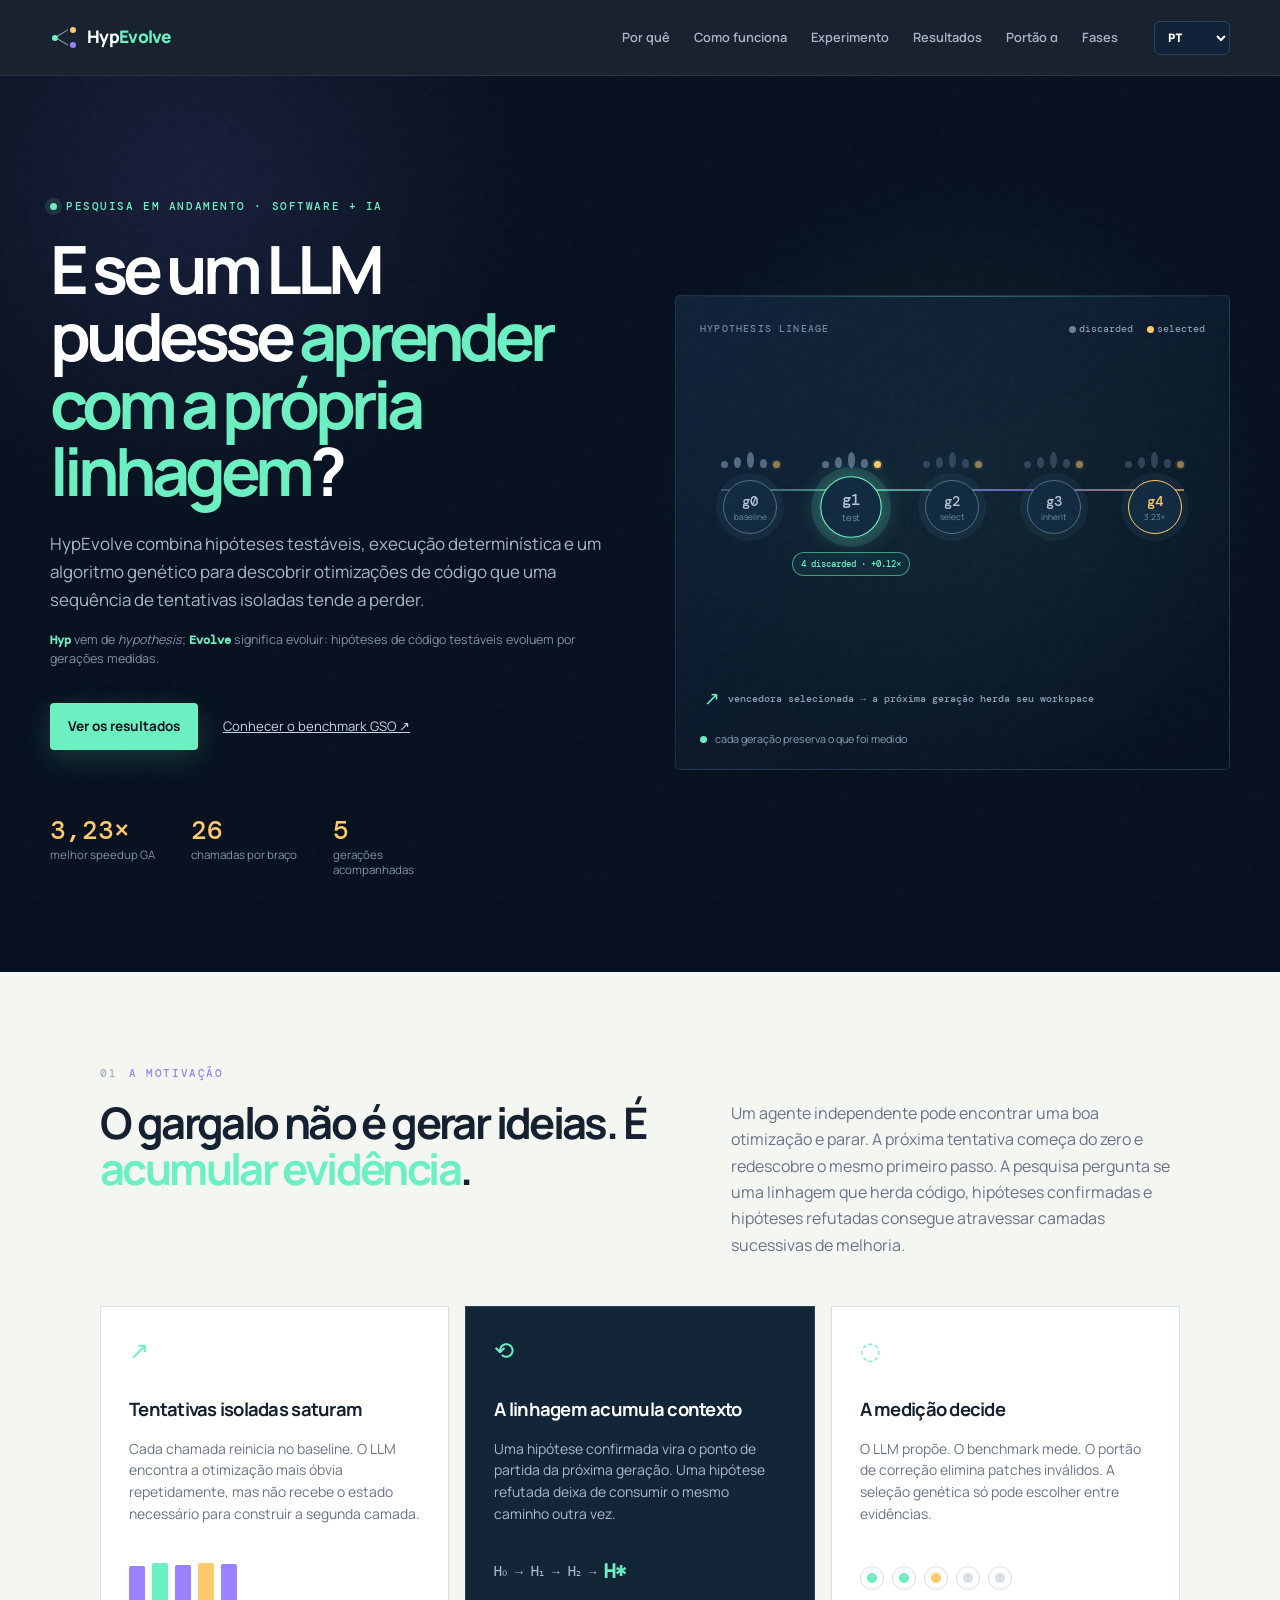
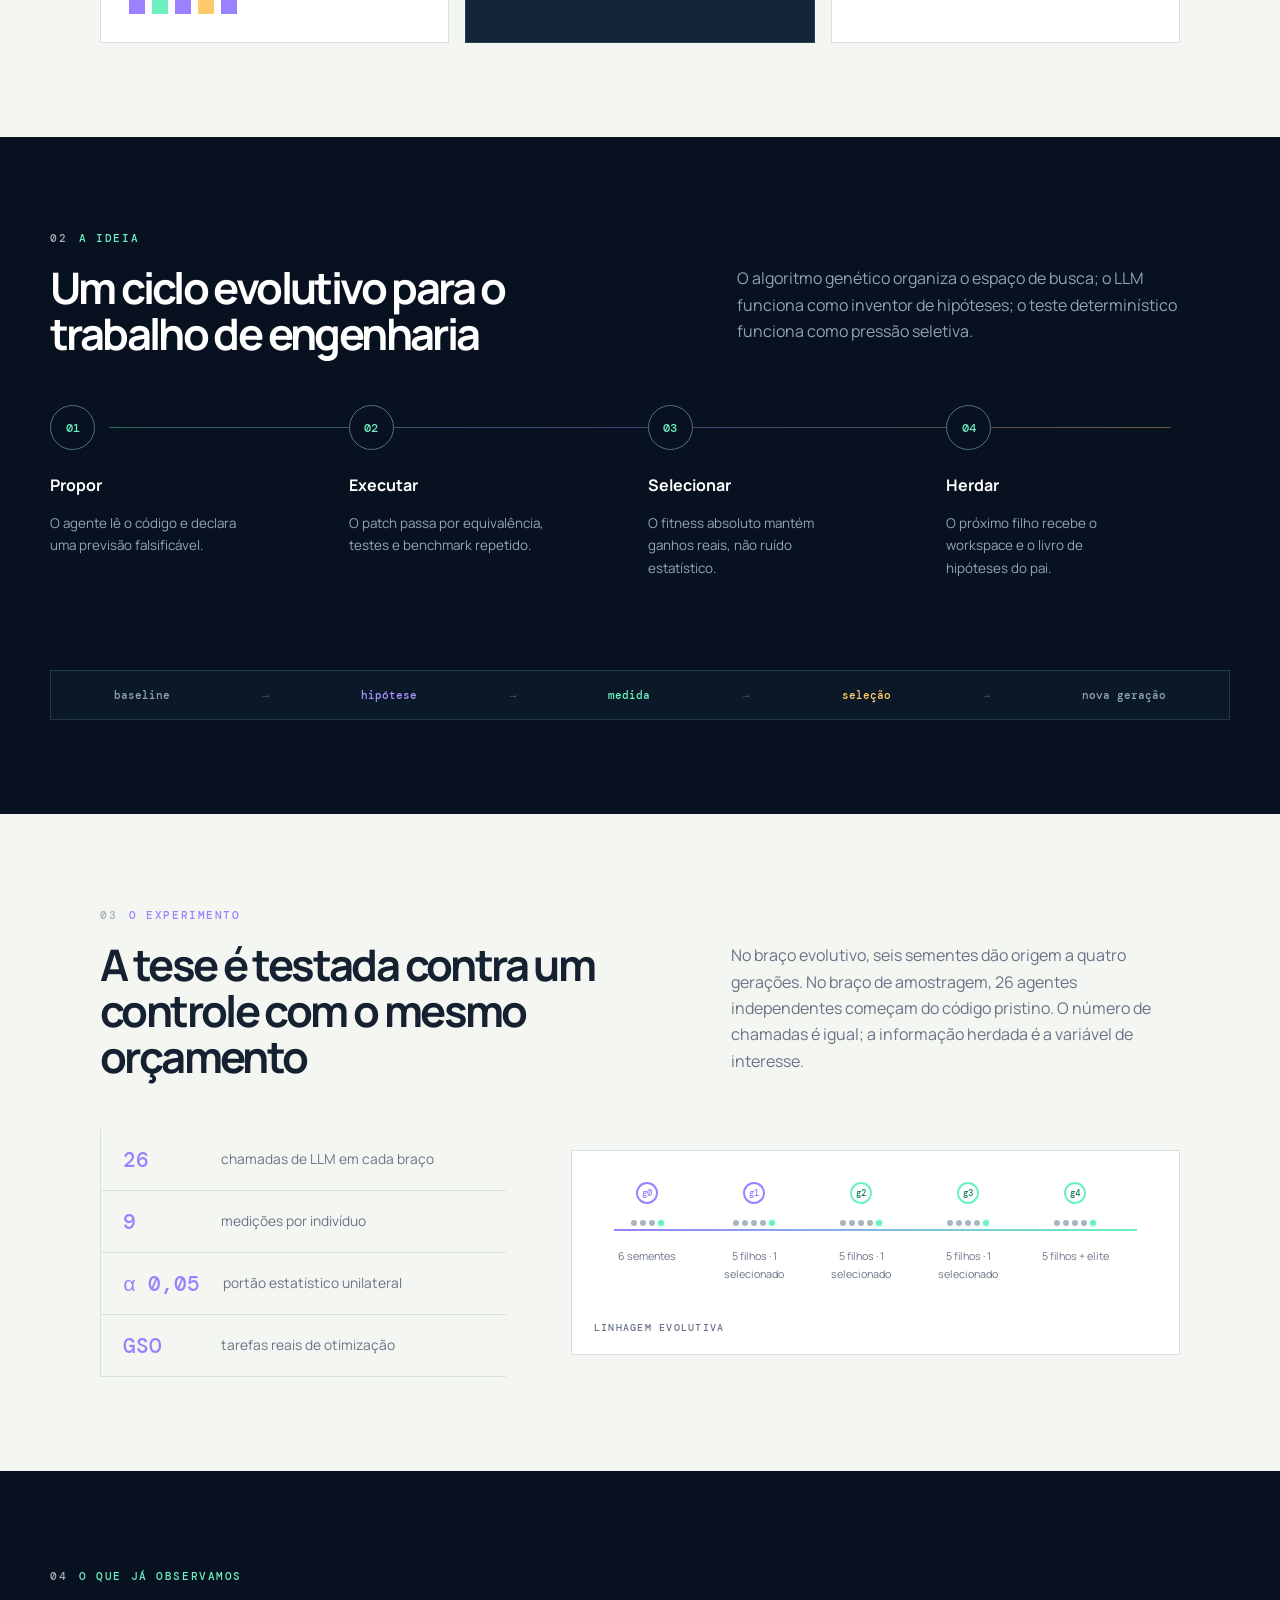
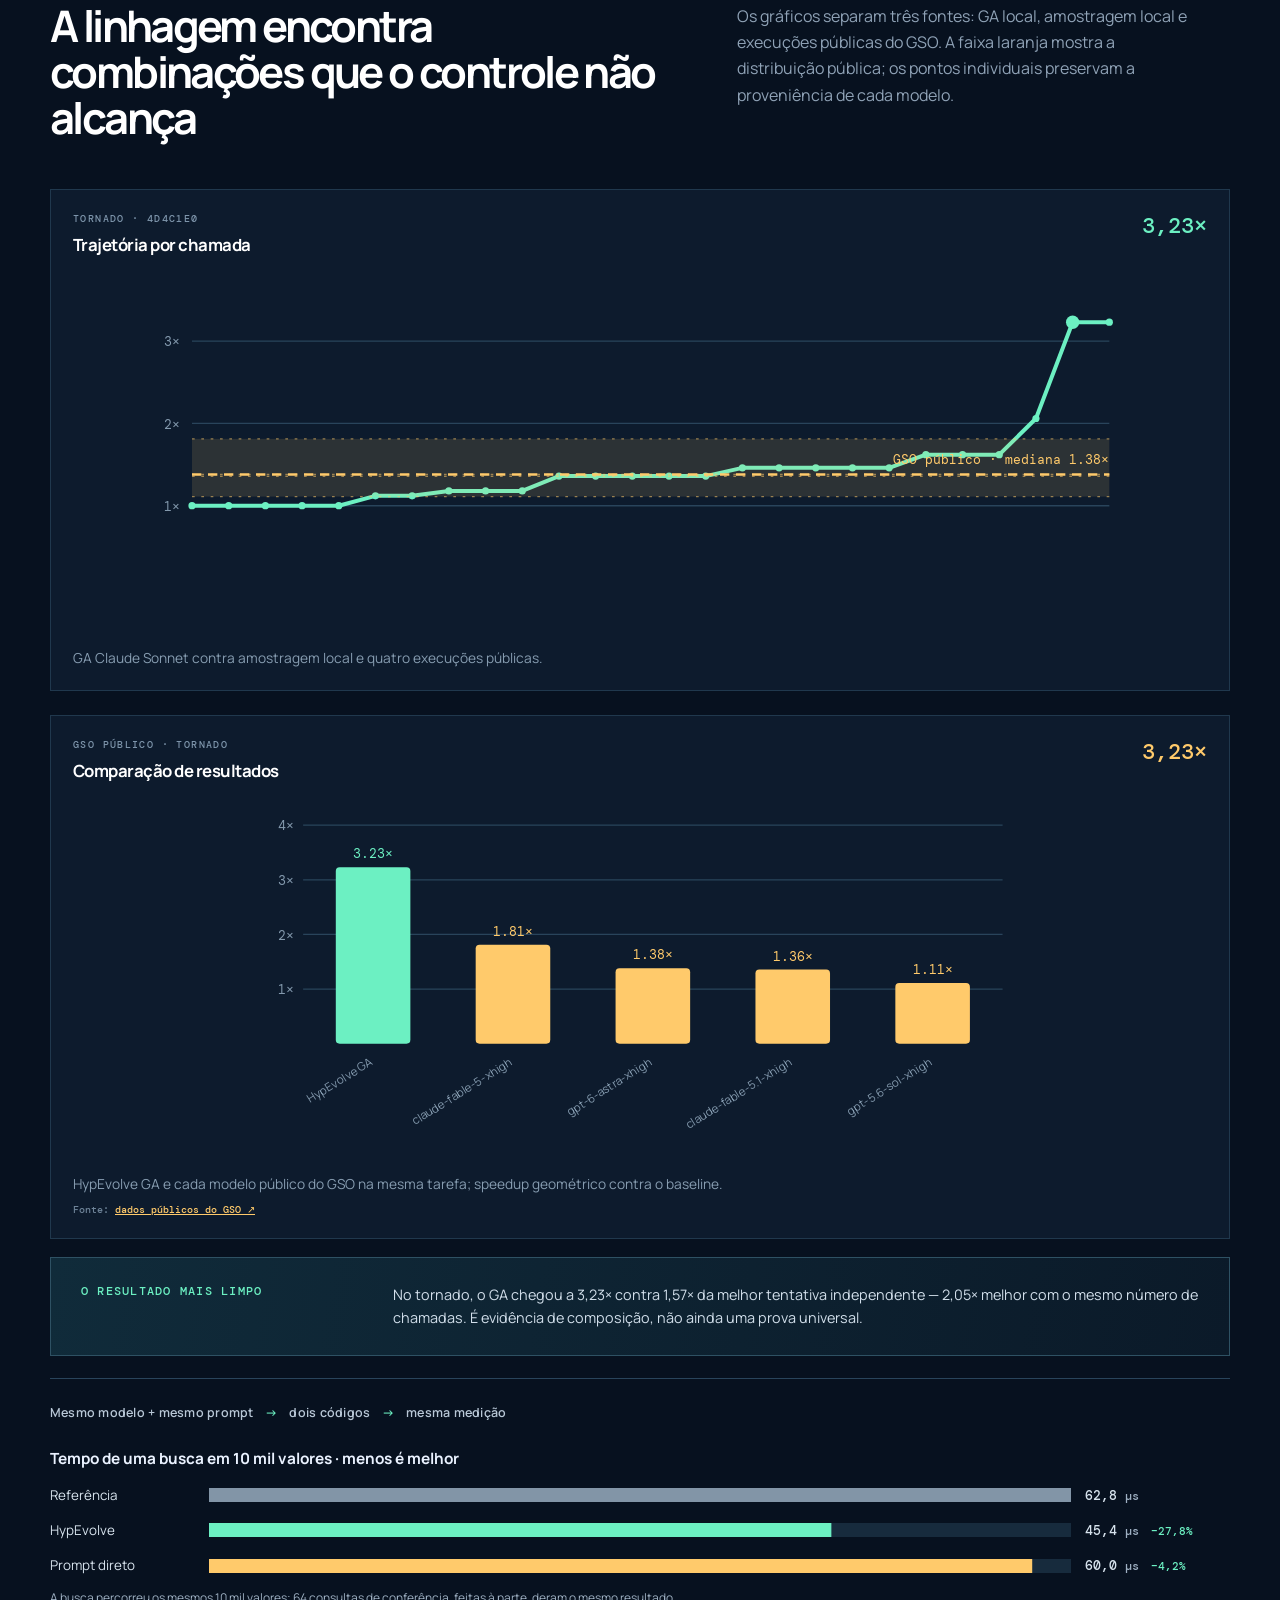
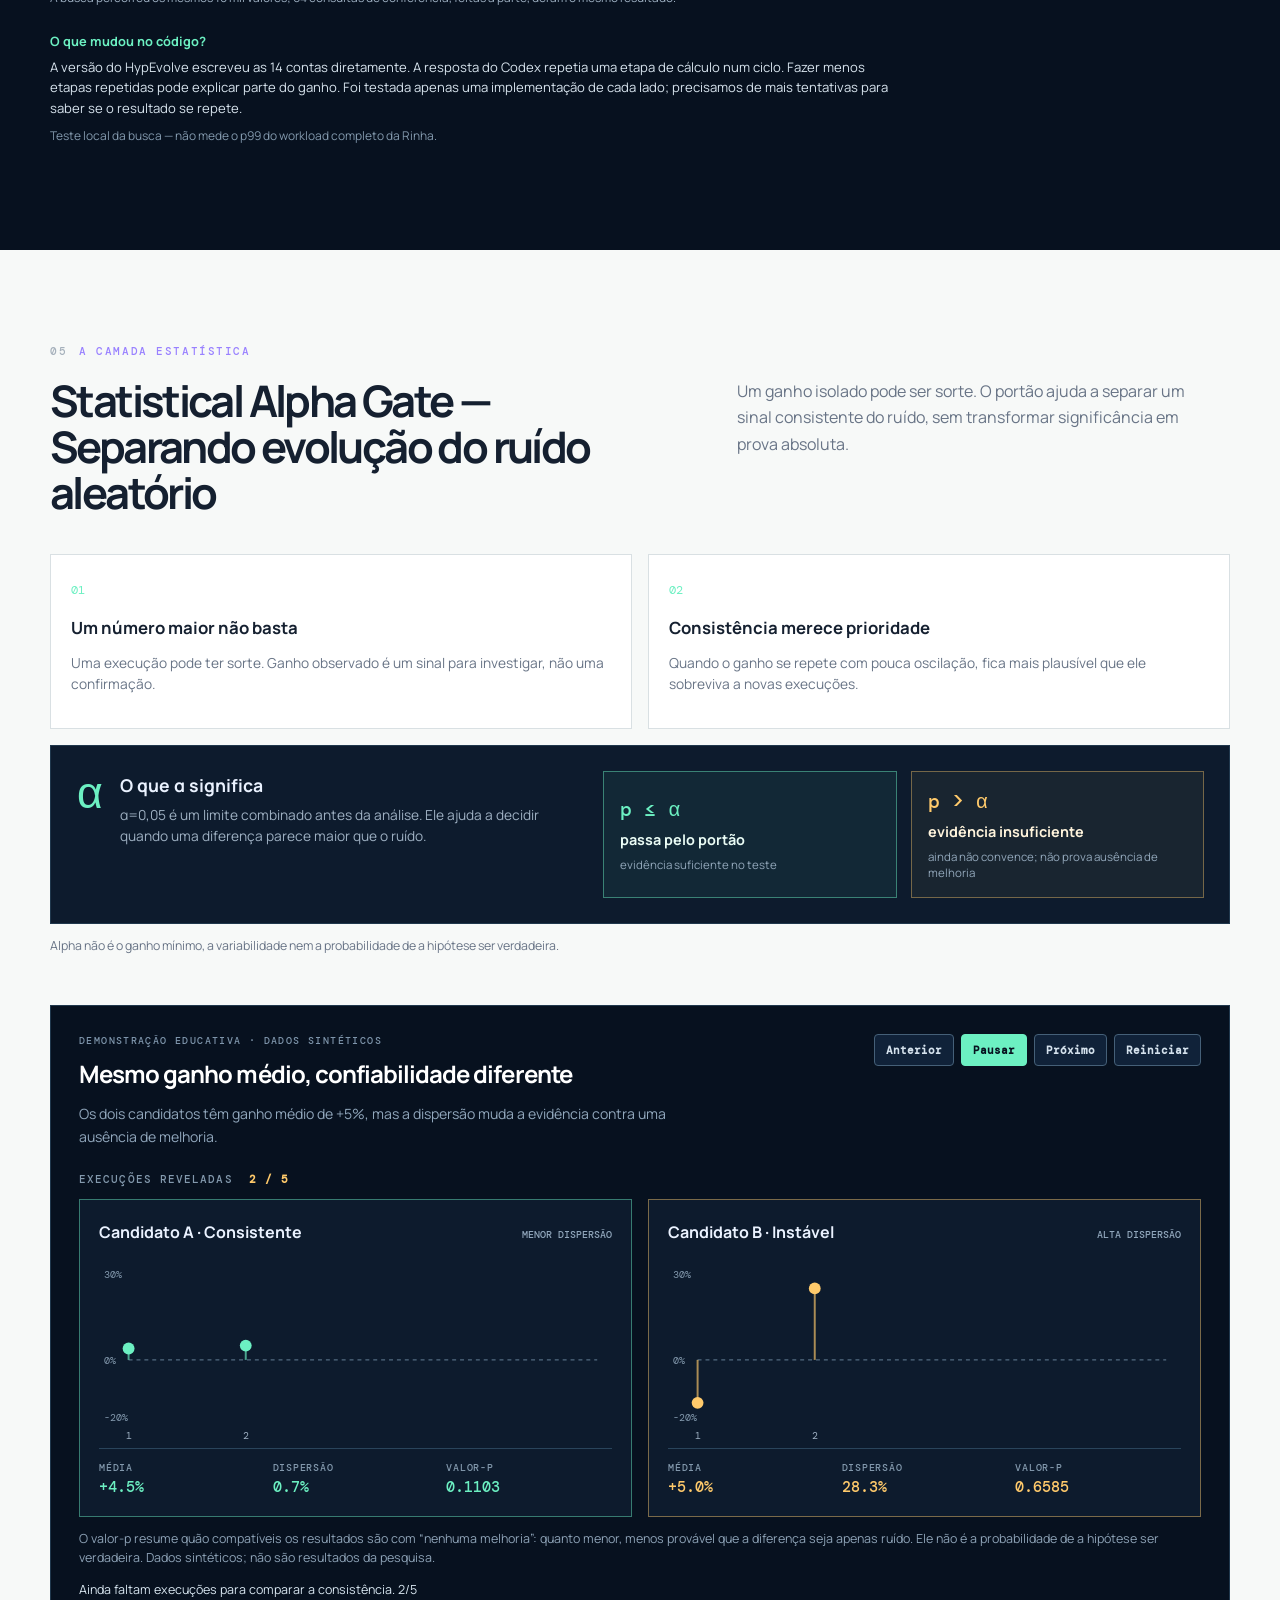
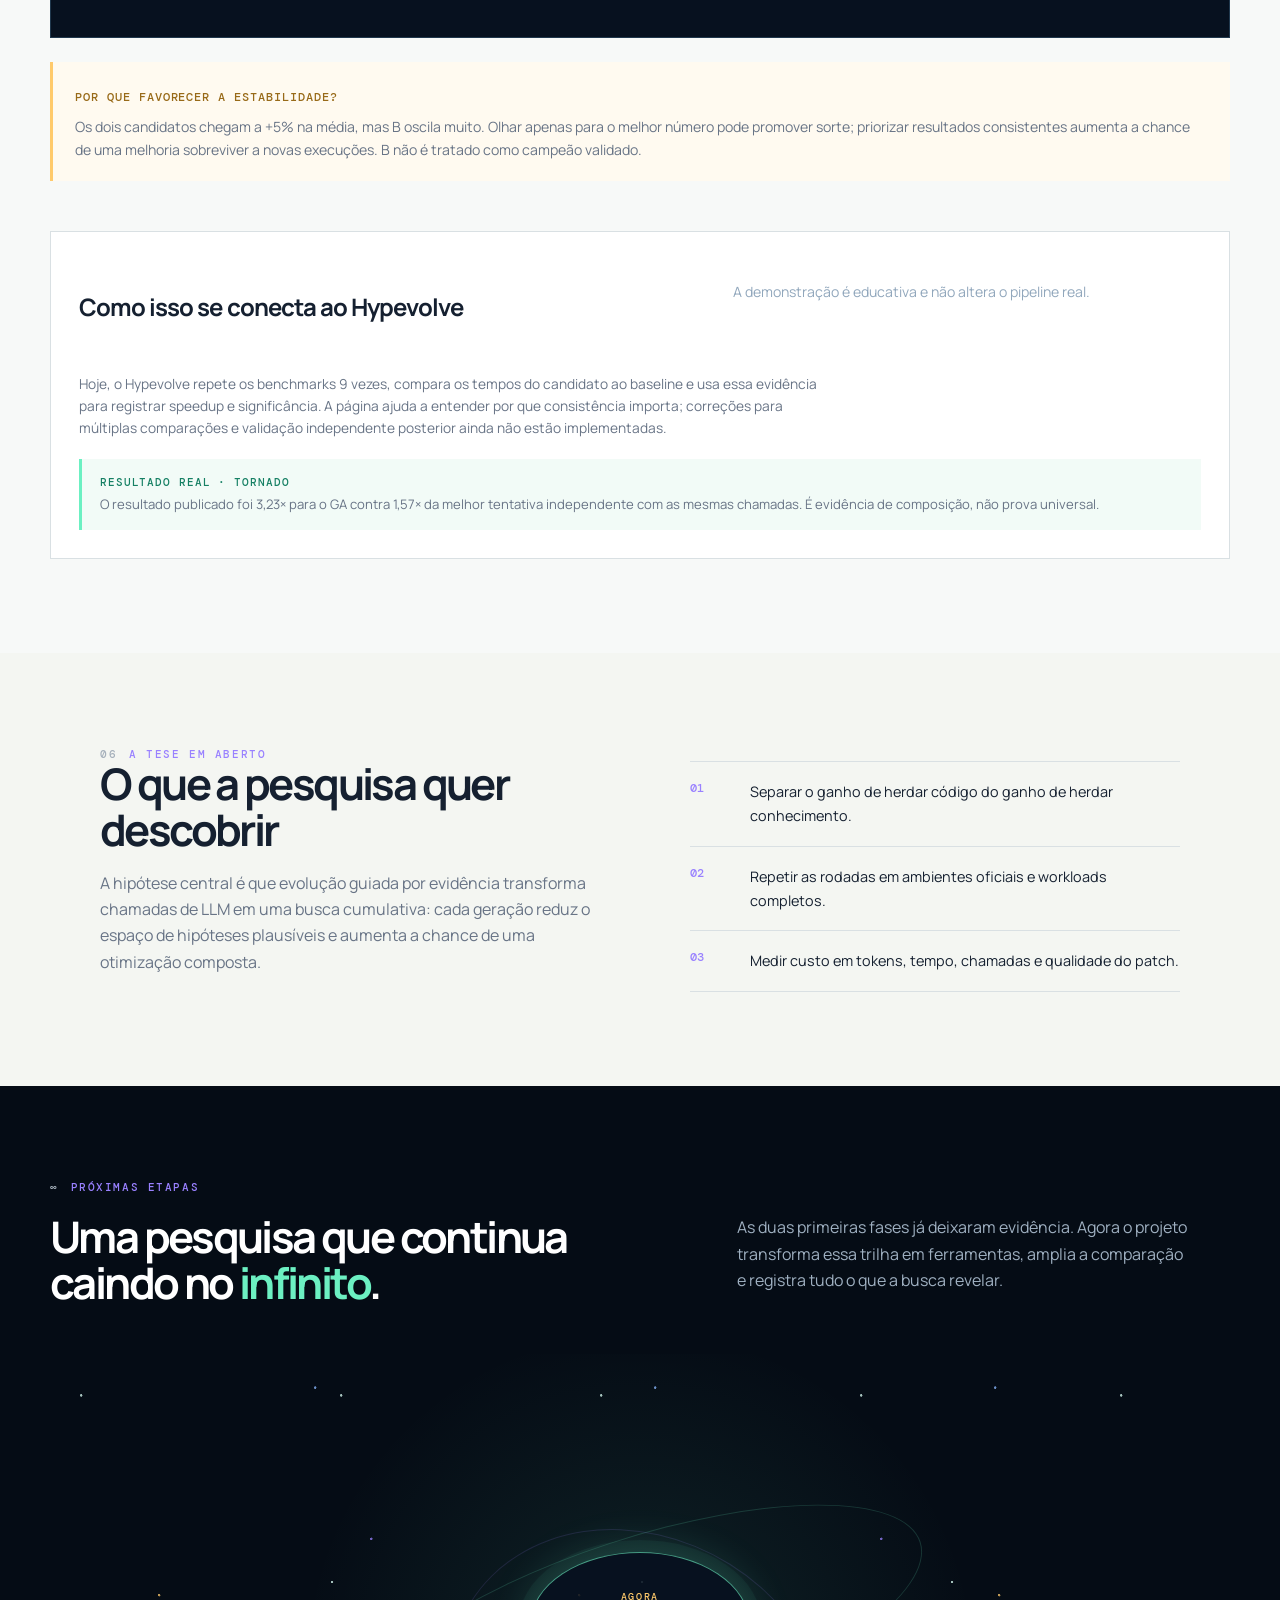
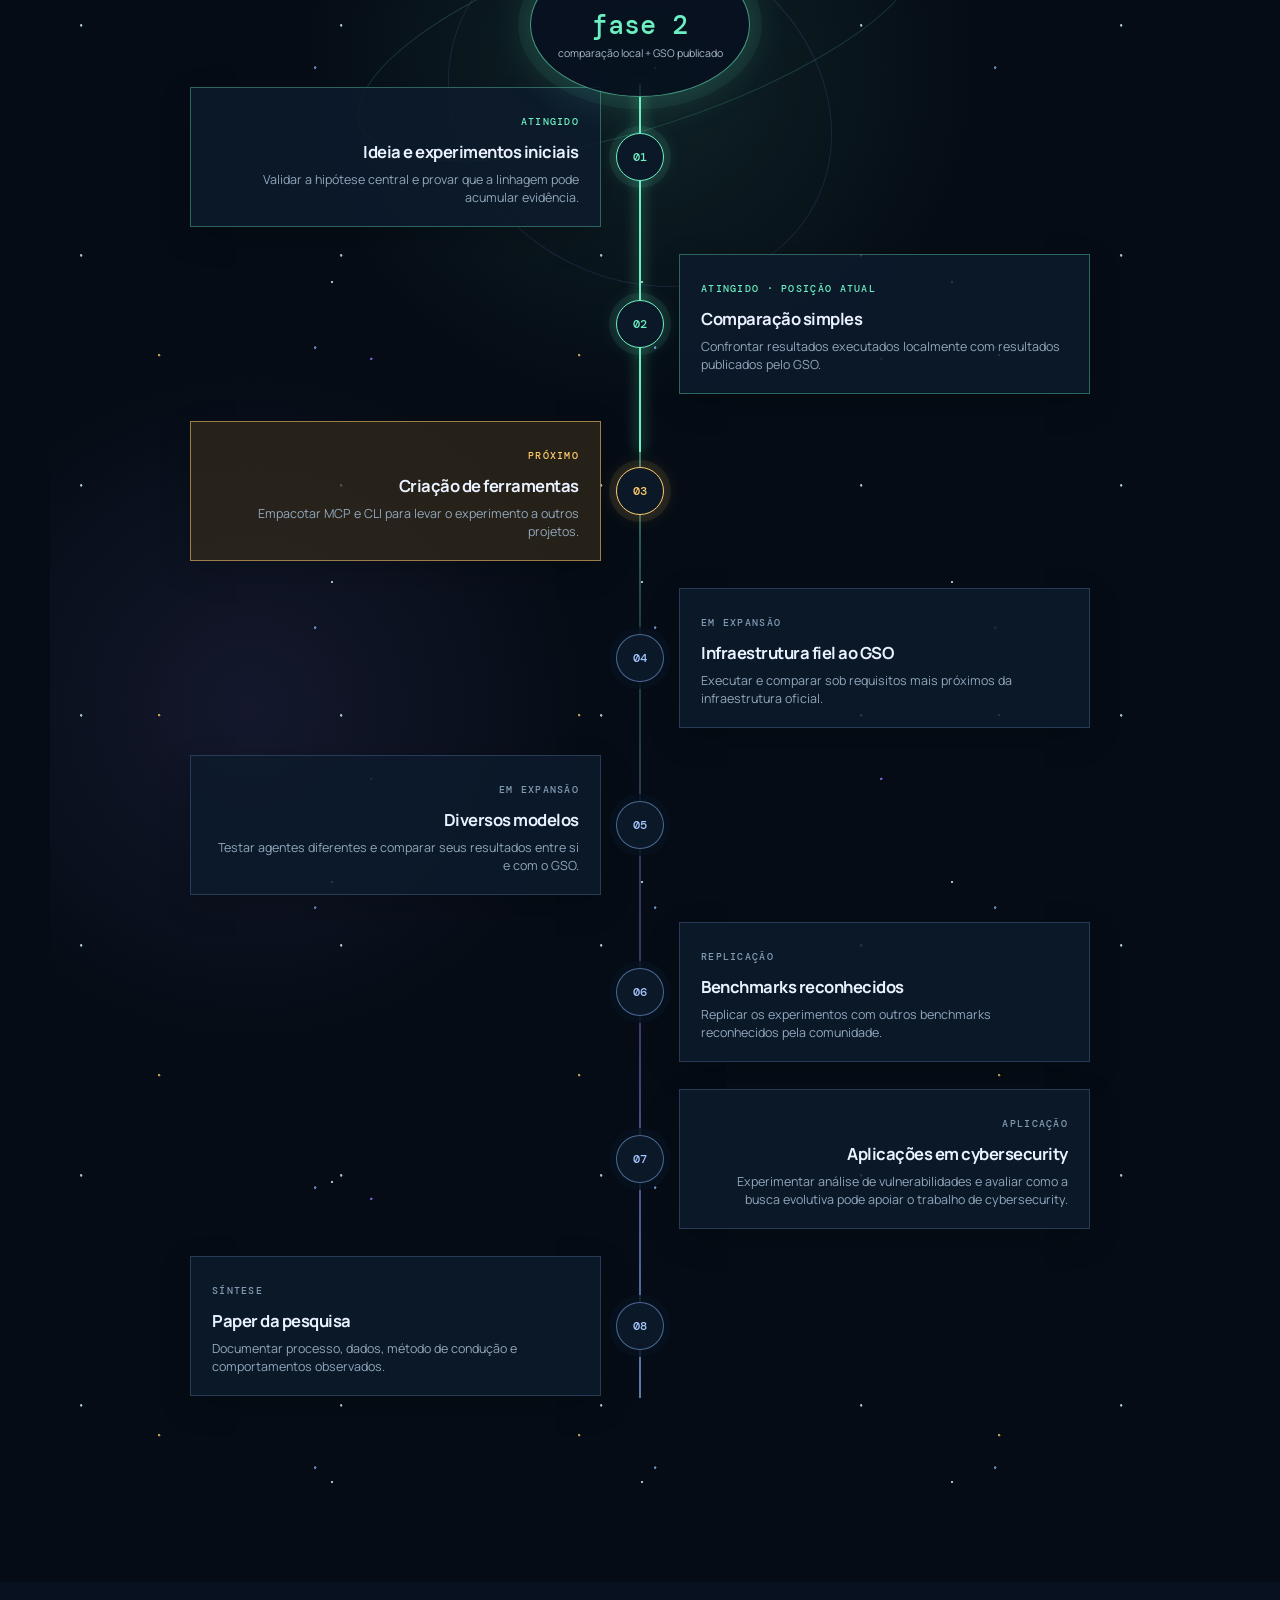
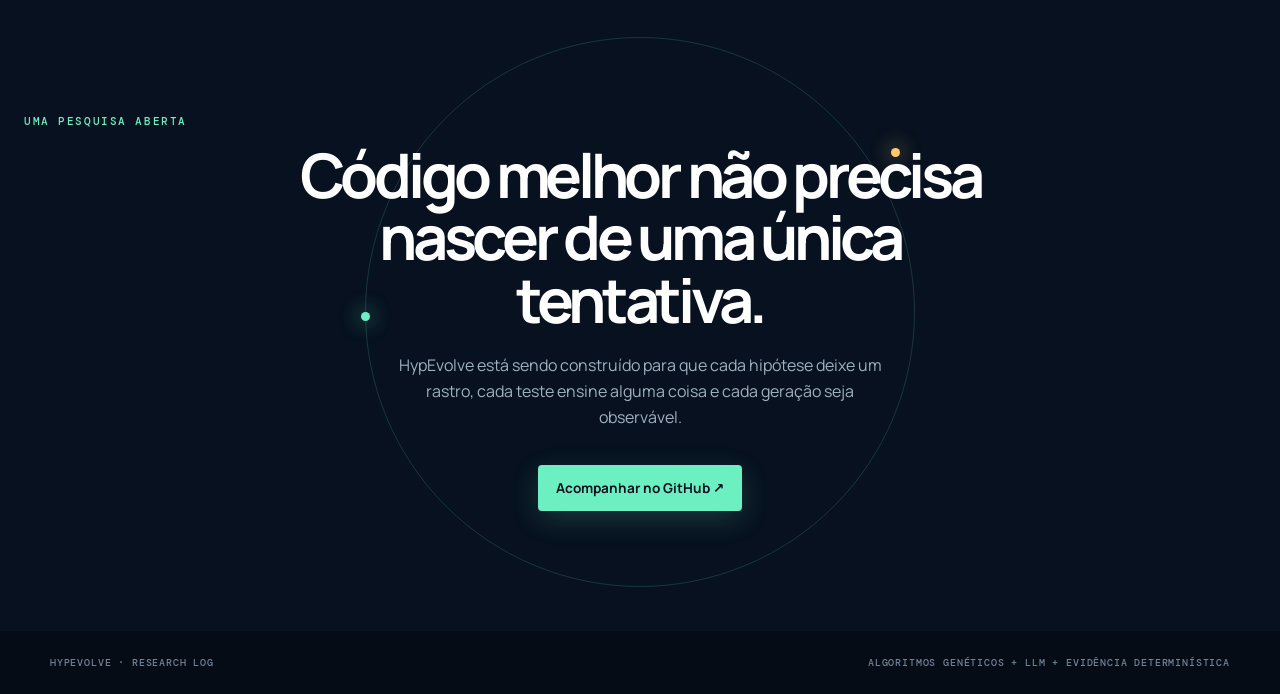
==== docs/index.html @ 1662962b "docs: simplify animated Rinha benchmark comparison" ====
<!doctype html>
<html lang="pt-BR">
<head>
  <meta charset="utf-8">
  <meta name="viewport" content="width=device-width, initial-scale=1">
  <meta name="description" content="HypEvolve: pesquisa sobre algoritmos genéticos guiados por LLM para otimização de software.">
  <meta name="theme-color" content="#07111f">
  <link rel="icon" type="image/svg+xml" href="data:image/svg+xml,%3Csvg xmlns='http://www.w3.org/2000/svg' viewBox='0 0 64 64'%3E%3Crect width='64' height='64' rx='16' fill='%2307111f'/%3E%3Ccircle cx='20' cy='32' r='7' fill='%236cf0c2'/%3E%3Ccircle cx='44' cy='18' r='7' fill='%23ffca6b'/%3E%3Ccircle cx='44' cy='46' r='7' fill='%239981ff'/%3E%3Cpath d='M26 30 38 20M26 35 38 44' stroke='%23eaf2ff' stroke-width='4'/%3E%3C/svg%3E">
  <title>HypEvolve — evolução de código guiada por LLM</title>
  <link rel="stylesheet" href="site.css">
</head>
<body>
  <div class="noise"></div>
  <header class="topbar">
    <a class="brand" href="#top" aria-label="HypEvolve home"><span class="brand-mark"><i></i><i></i><i></i></span><span>Hyp<span>Evolve</span></span></a>
    <nav class="nav" aria-label="Primary navigation">
      <a href="#why" data-i18n="navWhy">Por quê</a><a href="#how" data-i18n="navHow">Como funciona</a><a href="#experiment" data-i18n="navExperiment">Experimento</a><a href="#results" data-i18n="navResults">Resultados</a><a href="#alpha-gate" data-i18n="navAlpha">Portão α</a><a href="#roadmap">Fases</a>
    </nav>
    <label class="language"><span class="sr-only">Language</span><select id="language"><option value="pt">PT</option><option value="en">EN</option><option value="es">ES</option><option value="zh">中文</option><option value="ja">日本語</option></select></label>
  </header>

  <main id="top">
    <section class="hero section-grid reveal">
      <div class="hero-copy">
        <p class="eyebrow"><span class="pulse"></span><span data-i18n="eyebrow">PESQUISA EM ANDAMENTO · SOFTWARE + IA</span></p>
        <h1 data-i18n="heroTitle">E se um LLM pudesse <em>aprender com a própria linhagem</em>?</h1>
        <p class="hero-lede" data-i18n="heroLede">HypEvolve combina hipóteses testáveis, execução determinística e um algoritmo genético para descobrir otimizações de código que uma sequência de tentativas isoladas tende a perder.</p><p class="name-note" data-i18n="nameMeaning"><strong>Hyp</strong> vem de <em>hypothesis</em>; <strong>Evolve</strong> significa evoluir: hipóteses de código testáveis evoluem por gerações medidas.</p>
        <div class="hero-actions"><a class="button primary" href="#results" data-i18n="seeResults">Ver os resultados</a><a class="text-link" href="https://github.com/gso-bench/gso" target="_blank" rel="noreferrer" data-i18n="benchmark">Conhecer o benchmark GSO ↗</a></div>
        <div class="hero-stats"><div><strong>3,23×</strong><span data-i18n="statOne">melhor speedup GA</span></div><div><strong>26</strong><span data-i18n="statTwo">chamadas por braço</span></div><div><strong>5</strong><span data-i18n="statThree">gerações acompanhadas</span></div></div>
      </div>
      <div class="hero-visual evolution-visual" aria-label="Animated evolutionary lineage visualization">
        <div class="evolution-caption"><span class="legend-dot mint"></span><span data-i18n="visualCaption">cada geração preserva o que foi medido</span></div>
        <div class="evolution-head"><span>HYPOTHESIS LINEAGE</span><b><i class="legend-key discarded-key"></i>discarded <i class="legend-key selected-key"></i>selected</b></div>
        <div class="evolution-track" aria-hidden="true">
          <div class="generation-step" data-generation="0"><div class="candidate-points"><i class="discarded"></i><i class="discarded"></i><i class="discarded"></i><i class="discarded"></i><i class="selected"></i></div><div class="generation-node"><b>g0</b><small>baseline</small></div><div class="score-bubble">4 tested · 1 selected</div></div>
          <div class="generation-step" data-generation="1"><div class="candidate-points"><i class="discarded"></i><i class="discarded"></i><i class="discarded"></i><i class="discarded"></i><i class="selected"></i></div><div class="generation-node"><b>g1</b><small>test</small></div><div class="score-bubble">4 discarded · +0.12×</div></div>
          <div class="generation-step" data-generation="2"><div class="candidate-points"><i class="discarded"></i><i class="discarded"></i><i class="discarded"></i><i class="discarded"></i><i class="selected"></i></div><div class="generation-node"><b>g2</b><small>select</small></div><div class="score-bubble">4 discarded · +0.46×</div></div>
          <div class="generation-step" data-generation="3"><div class="candidate-points"><i class="discarded"></i><i class="discarded"></i><i class="discarded"></i><i class="discarded"></i><i class="selected"></i></div><div class="generation-node"><b>g3</b><small>inherit</small></div><div class="score-bubble">4 discarded · +1.06×</div></div>
          <div class="generation-step" data-generation="4"><div class="candidate-points"><i class="discarded"></i><i class="discarded"></i><i class="discarded"></i><i class="discarded"></i><i class="selected"></i></div><div class="generation-node winner"><b>g4</b><small>3.23×</small></div><div class="score-bubble">4 discarded · winner 3.23×</div></div>
        </div>
        <div class="evolution-call"><span class="call-arrow">↗</span><span data-i18n="generationCall">winner selected → next generation inherits its workspace</span></div>
        <div class="scanline"></div>
      </div>
    </section>

    <section id="why" class="section reveal">
      <div class="section-kicker"><span>01</span><span data-i18n="whyKicker">A motivação</span></div>
      <div class="section-heading"><h2 data-i18n="whyTitle">O gargalo não é gerar ideias. É <em>acumular evidência</em>.</h2><p data-i18n="whyLead">Um agente independente pode encontrar uma boa otimização e parar. A próxima tentativa começa do zero e redescobre o mesmo primeiro passo. A pesquisa pergunta se uma linhagem que herda código, hipóteses confirmadas e hipóteses refutadas consegue atravessar camadas sucessivas de melhoria.</p></div>
      <div class="motivation-grid"><article class="story-card"><span class="card-icon">↗</span><h3 data-i18n="motOneTitle">Tentativas isoladas saturam</h3><p data-i18n="motOne">Cada chamada reinicia no baseline. O LLM encontra a otimização mais óbvia repetidamente, mas não recebe o estado necessário para construir a segunda camada.</p><div class="mini-bars"><i style="height:78%"></i><i style="height:82%"></i><i style="height:80%"></i><i style="height:83%"></i><i style="height:81%"></i></div></article><article class="story-card accent"><span class="card-icon">⟲</span><h3 data-i18n="motTwoTitle">A linhagem acumula contexto</h3><p data-i18n="motTwo">Uma hipótese confirmada vira o ponto de partida da próxima geração. Uma hipótese refutada deixa de consumir o mesmo caminho outra vez.</p><div class="mini-steps"><span>H₀</span><b>→</b><span>H₁</span><b>→</b><span>H₂</span><b>→</b><strong>H*</strong></div></article><article class="story-card"><span class="card-icon">◌</span><h3 data-i18n="motThreeTitle">A medição decide</h3><p data-i18n="motThree">O LLM propõe. O benchmark mede. O portão de correção elimina patches inválidos. A seleção genética só pode escolher entre evidências.</p><div class="signal"><span></span><span></span><span></span><span></span><span></span></div></article></div>
    </section>

    <section id="how" class="section dark-panel reveal">
      <div class="section-kicker"><span>02</span><span data-i18n="howKicker">A ideia</span></div>
      <div class="section-heading"><h2 data-i18n="howTitle">Um ciclo evolutivo para o trabalho de engenharia</h2><p data-i18n="howLead">O algoritmo genético organiza o espaço de busca; o LLM funciona como inventor de hipóteses; o teste determinístico funciona como pressão seletiva.</p></div>
      <div class="cycle"><div class="cycle-track"></div><article><span>01</span><h3 data-i18n="stepOneTitle">Propor</h3><p data-i18n="stepOne">O agente lê o código e declara uma previsão falsificável.</p></article><article><span>02</span><h3 data-i18n="stepTwoTitle">Executar</h3><p data-i18n="stepTwo">O patch passa por equivalência, testes e benchmark repetido.</p></article><article><span>03</span><h3 data-i18n="stepThreeTitle">Selecionar</h3><p data-i18n="stepThree">O fitness absoluto mantém ganhos reais, não ruído estatístico.</p></article><article><span>04</span><h3 data-i18n="stepFourTitle">Herdar</h3><p data-i18n="stepFour">O próximo filho recebe o workspace e o livro de hipóteses do pai.</p></article></div>
      <div class="code-motif"><span>baseline</span><b>→</b><span class="muted-code">hipótese</span><b>→</b><span class="mint-code">medida</span><b>→</b><span class="gold-code">seleção</span><b>→</b><span>nova geração</span></div>
    </section>

    <section id="experiment" class="section reveal">
      <div class="section-kicker"><span>03</span><span data-i18n="experimentKicker">O experimento</span></div>
      <div class="section-heading"><h2 data-i18n="experimentTitle">A tese é testada contra um controle com o mesmo orçamento</h2><p data-i18n="experimentLead">No braço evolutivo, seis sementes dão origem a quatro gerações. No braço de amostragem, 26 agentes independentes começam do código pristino. O número de chamadas é igual; a informação herdada é a variável de interesse.</p></div>
      <div class="experiment-layout"><div class="protocol"><div class="protocol-row"><strong>26</strong><span data-i18n="protocolCalls">chamadas de LLM em cada braço</span></div><div class="protocol-row"><strong>9</strong><span data-i18n="protocolRepeats">medições por indivíduo</span></div><div class="protocol-row"><strong>α 0,05</strong><span data-i18n="protocolGate">portão estatístico unilateral</span></div><div class="protocol-row"><strong>GSO</strong><span data-i18n="protocolBenchmark">tarefas reais de otimização</span></div></div><div class="timeline-card"><div class="timeline-line"></div><div class="timeline-item"><b>g0</b><div class="timeline-hypotheses"><i class="discarded"></i><i class="discarded"></i><i class="discarded"></i><i class="selected"></i></div><span data-i18n="genZero">6 sementes · 1 elite</span></div><div class="timeline-item"><b>g1</b><div class="timeline-hypotheses"><i class="discarded"></i><i class="discarded"></i><i class="discarded"></i><i class="discarded"></i><i class="selected"></i></div><span>5 filhos · 1 selecionado</span></div><div class="timeline-item"><b>g2</b><div class="timeline-hypotheses"><i class="discarded"></i><i class="discarded"></i><i class="discarded"></i><i class="discarded"></i><i class="selected"></i></div><span>5 filhos · 1 selecionado</span></div><div class="timeline-item"><b>g3</b><div class="timeline-hypotheses"><i class="discarded"></i><i class="discarded"></i><i class="discarded"></i><i class="discarded"></i><i class="selected"></i></div><span>5 filhos · 1 selecionado</span></div><div class="timeline-item"><b>g4</b><div class="timeline-hypotheses"><i class="discarded"></i><i class="discarded"></i><i class="discarded"></i><i class="discarded"></i><i class="selected"></i></div><span>5 filhos + elite</span></div><div class="timeline-label" data-i18n="timelineLabel">linhagem evolutiva · descartados não avançam</div></div></div>
    </section>

    <section id="results" class="section results-section dark-panel reveal">
      <div class="section-kicker"><span>04</span><span data-i18n="resultsKicker">O que já observamos</span></div>
      <div class="section-heading"><h2 data-i18n="resultsTitle">A linhagem encontra combinações que o controle não alcança</h2><p data-i18n="resultsLead">Os gráficos separam três fontes: GA local, amostragem local e execuções públicas do GSO. A faixa laranja mostra a distribuição pública; os pontos individuais preservam a proveniência de cada modelo.</p></div>
      <div class="chart-grid"><figure class="chart-card"><div class="chart-head"><div><span class="chart-label">TORNADO · 4D4C1E0</span><h3 data-i18n="chartLineTitle">Trajetória por chamada</h3></div><span class="chart-value">3,23×</span></div><div id="trajectory-tornado" class="chart" role="img" aria-label="Tornado trajectory chart"></div><figcaption data-i18n="tornadoCaption">GA Claude Sonnet contra amostragem local e quatro execuções públicas.</figcaption></figure><figure class="chart-card"><div class="chart-head"><div><span class="chart-label">GSO PÚBLICO · TORNADO</span><h3 data-i18n="chartBarTitle">HypEvolve contra cada modelo</h3></div><span class="chart-value gold">3,23×</span></div><div id="comparison-tornado" class="chart" role="img" aria-label="Comparação do HypEvolve com cada modelo público do GSO"></div><figcaption data-i18n="tornadoBarCaption">HypEvolve GA e cada modelo público do GSO na mesma tarefa; speedup geométrico contra o baseline.</figcaption><small class="chart-source">Fonte: <a href="https://github.com/gso-bench/gso-experiments/tree/main/results/reports" target="_blank" rel="noreferrer">dados públicos do GSO ↗</a></small></figure></div>
      <div class="result-callout"><strong data-i18n="resultCalloutTitle">O resultado mais limpo</strong><p data-i18n="resultCallout">No tornado, o GA chegou a 3,23× contra 1,57× da melhor tentativa independente — 2,05× melhor com o mesmo número de chamadas. É evidência de composição, não ainda uma prova universal.</p></div>
      <div class="rinha-case">
        <p class="rinha-process" data-i18n="rinhaProcess">Mesmo modelo + mesmo prompt <span aria-hidden="true">→</span> dois códigos <span aria-hidden="true">→</span> mesma medição</p>
        <figure class="rinha-comparison" aria-labelledby="rinhaChartTitle" aria-describedby="rinhaChartDescription">
          <figcaption id="rinhaChartTitle" data-i18n="rinhaChartTitle">Tempo de uma busca em 10 mil valores · menos é melhor</figcaption>
          <div class="rinha-bars" role="img" data-i18n-aria="rinhaChartDescription" aria-label="Busca de referência: 62,8 microssegundos; HypEvolve: 45,4 microssegundos, 27,8 por cento menos; prompt direto: 60,0 microssegundos, 4,2 por cento menos.">
            <div class="rinha-bar-row"><span data-i18n="rinhaReference">Referência</span><div class="rinha-bar-track"><span class="rinha-bar-fill reference-fill" style="--bar-width:100%"></span></div><strong>62,8 <small>µs</small></strong></div>
            <div class="rinha-bar-row"><span data-i18n="rinhaHypEvolve">HypEvolve</span><div class="rinha-bar-track"><span class="rinha-bar-fill evolve-fill" style="--bar-width:72.2%"></span></div><strong>45,4 <small>µs</small> <em>−27,8%</em></strong></div>
            <div class="rinha-bar-row"><span data-i18n="rinhaDirect">Prompt direto</span><div class="rinha-bar-track"><span class="rinha-bar-fill direct-fill" style="--bar-width:95.5%"></span></div><strong>60,0 <small>µs</small> <em>−4,2%</em></strong></div>
          </div>
          <p class="rinha-check" id="rinhaChartDescription" data-i18n="rinhaCheck">A busca percorreu os mesmos 10 mil valores; 64 consultas de conferência, feitas à parte, deram o mesmo resultado.</p>
        </figure>
        <div class="rinha-reason"><strong data-i18n="rinhaReasonTitle">O que mudou no código?</strong><p data-i18n="rinhaReason">A versão do HypEvolve escreveu as 14 contas diretamente. A resposta do Codex repetia uma etapa de cálculo num ciclo. Fazer menos etapas repetidas pode explicar parte do ganho. Foi testada apenas uma implementação de cada lado; precisamos de mais tentativas para saber se o resultado se repete.</p></div>
        <p class="rinha-scope" data-i18n="rinhaScope">Teste local da busca — não mede o p99 do workload completo da Rinha.</p>
      </div>
    </section>

    <section id="alpha-gate" class="section alpha-gate-section reveal">
      <div class="section-kicker"><span>05</span><span data-i18n="alphaKicker">The statistical layer</span></div>
      <div class="section-heading"><h2 data-i18n="alphaTitle">Statistical Alpha Gate — Separating Evolution from Random Noise</h2><p data-i18n="alphaLead">Nem toda melhoria observada representa uma melhoria real. O portão transforma uma diferença medida em uma decisão auditável, sem transformar significância em prova absoluta.</p></div>
      <div class="alpha-definition-grid">
        <article class="alpha-definition-card"><span class="card-icon">01</span><h3 data-i18n="alphaObservedTitle">Um número maior não basta</h3><p data-i18n="alphaObservedBody">Uma execução pode ter sorte. Ganho observado é um sinal para investigar, não uma confirmação.</p></article>
        <article class="alpha-definition-card"><span class="card-icon">02</span><h3 data-i18n="alphaSignificantTitle">Consistência merece prioridade</h3><p data-i18n="alphaSignificantBody">Quando o ganho se repete com pouca oscilação, fica mais plausível que ele sobreviva a novas execuções.</p></article>
      </div>
      <div class="alpha-rule-panel">
        <div><span class="alpha-symbol">α</span><div><h3 data-i18n="alphaMeaningTitle">What α means</h3><p data-i18n="alphaMeaningBody">α é definido antes da análise. Em um teste individual válido, α=0,05 representa uma taxa de erro tipo I de 5% para rejeitar uma hipótese nula verdadeira sob as premissas do teste.</p></div></div>
        <div class="alpha-rule"><span>p ≤ α</span><strong data-i18n="alphaPass">passa pelo portão</strong><small data-i18n="alphaPassNote">evidência suficiente contra H₀ no teste adotado</small></div>
        <div class="alpha-rule alpha-rule-muted"><span>p &gt; α</span><strong data-i18n="alphaFail">evidência insuficiente</strong><small data-i18n="alphaFailNote">não demonstra que a melhoria inexiste</small></div>
      </div>
      <p class="alpha-caveat" data-i18n="alphaCaveat">Alpha não é ganho mínimo, variabilidade dos resultados nem probabilidade de a hipótese ser verdadeira. No pipeline atual, a implementação compara p &lt; α; a regra p ≤ α acima é a convenção didática de limiar.</p>

      <div class="alpha-demo panel-dark">
        <div class="alpha-demo-head"><div><span class="chart-label" data-i18n="demoLabel">EDUCATIONAL DEMONSTRATION · SYNTHETIC DATA</span><h3 data-i18n="demoTitle">Same mean gain, different reliability</h3><p data-i18n="demoLead">Os dois candidatos têm ganho médio de +5%, mas a dispersão muda a evidência contra uma ausência de melhoria.</p></div><div class="alpha-controls"><button type="button" class="alpha-button" data-alpha-action="prev" data-i18n="previous">Anterior</button><button type="button" class="alpha-button primary" data-alpha-action="toggle" data-i18n="pause">Pausar</button><button type="button" class="alpha-button" data-alpha-action="next" data-i18n="next">Próximo</button><button type="button" class="alpha-button" data-alpha-action="reset" data-i18n="reset">Reiniciar</button></div></div>
        <div class="alpha-progress" role="status" aria-live="polite"><span data-i18n="demoStep">Execuções reveladas</span> <strong id="alpha-demo-step">0 / 5</strong></div>
        <div class="candidate-grid">
          <article class="candidate-card candidate-consistent"><div class="candidate-head"><h4 data-i18n="candidateATitle">Candidate A · Consistent</h4><span data-i18n="candidateAStatus">lower dispersion</span></div><div id="candidate-a-chart" class="candidate-chart" role="img" aria-label="Consistent candidate synthetic gains" data-i18n-aria="candidateAAria"></div><div class="candidate-metrics"><span><small data-i18n="meanLabel">mean</small><b id="candidate-a-mean">—</b></span><span><small data-i18n="spreadLabel">spread</small><b id="candidate-a-spread">—</b></span><span><small data-i18n="pValueLabel">p-value</small><b id="candidate-a-p">—</b></span></div></article>
          <article class="candidate-card candidate-unstable"><div class="candidate-head"><h4 data-i18n="candidateBTitle">Candidate B · Unstable</h4><span data-i18n="candidateBStatus">high dispersion</span></div><div id="candidate-b-chart" class="candidate-chart" role="img" aria-label="Unstable candidate synthetic gains" data-i18n-aria="candidateBAria"></div><div class="candidate-metrics"><span><small data-i18n="meanLabel">mean</small><b id="candidate-b-mean">—</b></span><span><small data-i18n="spreadLabel">spread</small><b id="candidate-b-spread">—</b></span><span><small data-i18n="pValueLabel">p-value</small><b id="candidate-b-p">—</b></span></div></article>
        </div>
        <p class="alpha-demo-caption" data-i18n="demoCaption">O valor-p resume quão compatíveis os resultados são com “nenhuma melhoria”: quanto menor, menos provável que a diferença seja apenas ruído. Ele não é a probabilidade de a hipótese ser verdadeira. Dados sintéticos; não são resultados da pesquisa.</p>
        <p id="alpha-demo-explanation" class="alpha-live-explanation" aria-live="polite"></p>
      </div>
      <div class="alpha-summary-note"><strong data-i18n="stableFocusTitle">Por que favorecer a estabilidade?</strong><p data-i18n="stableFocusBody">Os dois candidatos chegam a +5% na média, mas B oscila muito. Olhar apenas para o melhor número pode promover sorte; priorizar resultados consistentes aumenta a chance de uma melhoria sobreviver a novas execuções. B não é tratado como campeão validado.</p></div>

      <div class="methodology-panel"><div class="section-heading compact"><h3 data-i18n="methodTitle">Como isso se conecta ao Hypevolve</h3><p data-i18n="methodLead">A demonstração é educativa e não altera o pipeline real.</p></div><p class="methodology-short" data-i18n="methodShort">Hoje, o Hypevolve repete os benchmarks 9 vezes, compara os tempos do candidato ao baseline e usa essa evidência para registrar speedup e significância. A página ajuda a entender por que consistência importa; correções para múltiplas comparações e validação independente posterior ainda não estão implementadas.</p><p class="real-evidence-note"><strong data-i18n="realExampleLabel">Resultado real · tornado</strong> <span data-i18n="realExample">O resultado publicado foi 3,23× para o GA contra 1,57× na melhor tentativa independente com as mesmas chamadas. É evidência de composição, não prova universal.</span></p></div>
    </section>

    <section class="section reveal"><div class="section-kicker"><span>06</span><span data-i18n="thesisKicker">A tese em aberto</span></div><div class="thesis-grid"><div><h2 data-i18n="thesisTitle">O que a pesquisa quer descobrir</h2><p data-i18n="thesisLead">A hipótese central é que evolução guiada por evidência transforma chamadas de LLM em uma busca cumulativa: cada geração reduz o espaço de hipóteses plausíveis e aumenta a chance de uma otimização composta.</p></div><ul class="thesis-list"><li><span>01</span><p data-i18n="thesisOne">Separar o ganho de herdar código do ganho de herdar conhecimento.</p></li><li><span>02</span><p data-i18n="thesisTwo">Repetir as rodadas em ambientes oficiais e workloads completos.</p></li><li><span>03</span><p data-i18n="thesisThree">Medir custo em tokens, tempo, chamadas e qualidade do patch.</p></li></ul></div></section>

    <section id="roadmap" class="section roadmap-section reveal">
      <div class="section-kicker"><span>∞</span><span data-i18n="roadmapKicker">Next stages</span></div>
      <div class="section-heading"><h2 data-i18n="roadmapTitle">A research project that keeps falling into the <em>infinite</em>.</h2><p data-i18n="roadmapLead">The first two phases have produced evidence. Now the project turns that trail into tools, expands the comparison, and records whatever the search reveals.</p></div>
      <div class="roadmap-universe" aria-label="Cronograma das fases e objetivos do HypEvolve">
        <div class="roadmap-stars" aria-hidden="true"></div>
        <div class="cosmic-symbol symbol-braces" aria-hidden="true">{ }</div><div class="cosmic-symbol symbol-agent" aria-hidden="true">⌘</div><div class="cosmic-symbol symbol-model" aria-hidden="true">λ</div><div class="cosmic-symbol symbol-loop" aria-hidden="true">∞</div><div class="cosmic-symbol symbol-prompt" aria-hidden="true">∿</div><div class="cosmic-symbol symbol-hypothesis" aria-hidden="true">?</div><div class="cosmic-symbol symbol-token" aria-hidden="true">▦</div><div class="cosmic-symbol symbol-orbit" aria-hidden="true">◌</div><div class="cosmic-symbol symbol-signal" aria-hidden="true">✦</div><div class="cosmic-symbol symbol-branch" aria-hidden="true">↗</div><div class="cosmic-symbol symbol-memory" aria-hidden="true">∴</div><div class="cosmic-symbol symbol-evolve" aria-hidden="true">⟲</div>
        <div class="roadmap-orbit orbit-one" aria-hidden="true"></div><div class="roadmap-orbit orbit-two" aria-hidden="true"></div>
        <div class="roadmap-core"><span class="roadmap-current" data-i18n="roadmapNow">now</span><strong data-i18n="roadmapCurrent">phase 2</strong><span data-i18n="roadmapCurrentDetail">local comparison + published GSO</span></div>
        <div class="roadmap-timeline">
          <div class="roadmap-line" aria-hidden="true"><span></span></div>
          <ol class="roadmap-phases">
            <li class="roadmap-phase phase-done"><div class="phase-card"><small data-i18n="phase1Status">completed</small><h3 data-i18n="phase1Title">Initial ideas and experiments</h3><p data-i18n="phase1Body">Validate the central hypothesis and show that lineage can accumulate evidence.</p></div><span class="phase-marker">01</span><span class="phase-spacer"></span></li>
            <li class="roadmap-phase phase-done phase-current"><span class="phase-spacer"></span><span class="phase-marker">02</span><div class="phase-card"><small data-i18n="phase2Status">completed · current position</small><h3 data-i18n="phase2Title">Simple comparison</h3><p data-i18n="phase2Body">Compare results executed locally with results published by the GSO.</p></div></li>
            <li class="roadmap-phase phase-next"><div class="phase-card"><small data-i18n="phase3Status">next</small><h3 data-i18n="phase3Title">Tooling</h3><p data-i18n="phase3Body">Package MCP and CLI tools so the experiment can serve other projects.</p></div><span class="phase-marker">03</span><span class="phase-spacer"></span></li>
            <li class="roadmap-phase"><span class="phase-spacer"></span><span class="phase-marker">04</span><div class="phase-card"><small data-i18n="phase4Status">expansion</small><h3 data-i18n="phase4Title">GSO-faithful infrastructure</h3><p data-i18n="phase4Body">Execute and compare under requirements closer to the official infrastructure.</p></div></li>
            <li class="roadmap-phase"><div class="phase-card"><small data-i18n="phase5Status">expansion</small><h3 data-i18n="phase5Title">Multiple models</h3><p data-i18n="phase5Body">Test different agents and compare their results with one another and with the GSO.</p></div><span class="phase-marker">05</span><span class="phase-spacer"></span></li>
            <li class="roadmap-phase"><span class="phase-spacer"></span><span class="phase-marker">06</span><div class="phase-card"><small data-i18n="phase6Status">replication</small><h3 data-i18n="phase6Title">Recognized benchmarks</h3><p data-i18n="phase6Body">Replicate the experiments with other benchmarks recognized by the community.</p></div></li>
            <li class="roadmap-phase"><span class="phase-spacer"></span><span class="phase-marker">07</span><div class="phase-card"><small data-i18n="phase7Status">application</small><h3 data-i18n="phase7Title">Cybersecurity applications</h3><p data-i18n="phase7Body">Experiment with vulnerability analysis and evaluate how the evolutionary search can support cybersecurity work.</p></div></li>
            <li class="roadmap-phase"><div class="phase-card"><small data-i18n="phase8Status">synthesis</small><h3 data-i18n="phase8Title">Research paper</h3><p data-i18n="phase8Body">Document the process, data, research method, and observed behavior.</p></div><span class="phase-marker">08</span><span class="phase-spacer"></span></li>
          </ol>
        </div>
      </div>
    </section>

    <section class="closing reveal"><div class="closing-orb"></div><p class="eyebrow" data-i18n="closingEyebrow">UMA PESQUISA ABERTA</p><h2 data-i18n="closingTitle">Código melhor não precisa nascer de uma única tentativa.</h2><p data-i18n="closingText">HypEvolve está sendo construído para que cada hipótese deixe um rastro, cada teste ensine alguma coisa e cada geração seja observável.</p><a class="button primary" href="https://github.com/andrelramos/hypevolve" target="_blank" rel="noreferrer" data-i18n="githubLink">Acompanhar no GitHub ↗</a></section>
  </main>
  <footer class="footer"><span>HypEvolve · research log</span><span data-i18n="footer">Algoritmos genéticos + LLM + evidência determinística</span></footer>
  <script src="site.js"></script>
  <script src="roadmap-translations.js"></script>
</body>
</html>
---- docs/site.css ----
@import url('https://fonts.googleapis.com/css2?family=DM+Mono:wght@400;500&family=Manrope:wght@400;500;600;700;800&display=swap');
:root{--bg:#07111f;--paper:#f4f6f2;--ink:#152030;--muted:#687486;--line:#d9e0e3;--mint:#6cf0c2;--gold:#ffca6b;--violet:#9981ff;--blue:#8ab8ff;--dark-card:#0d1b2d;--max:1180px;--sans:'Manrope',system-ui,sans-serif;--mono:'DM Mono',monospace}*{box-sizing:border-box}html{scroll-behavior:smooth}body{margin:0;background:var(--paper);color:var(--ink);font-family:var(--sans);font-size:16px;line-height:1.65;overflow-x:hidden}.noise{position:fixed;inset:0;pointer-events:none;opacity:.035;background-image:url("data:image/svg+xml,%3Csvg viewBox='0 0 160 160' xmlns='http://www.w3.org/2000/svg'%3E%3Cfilter id='n'%3E%3CfeTurbulence type='fractalNoise' baseFrequency='.9' numOctaves='3' stitchTiles='stitch'/%3E%3C/filter%3E%3Crect width='100%25' height='100%25' filter='url(%23n)' opacity='.7'/%3E%3C/svg%3E");z-index:10}.sr-only{position:absolute;width:1px;height:1px;clip:rect(0,0,0,0);overflow:hidden}.topbar{height:76px;background:rgba(7,17,31,.92);backdrop-filter:blur(14px);color:#fff;display:flex;align-items:center;padding:0 max(24px,calc((100vw - var(--max))/2));gap:36px;position:sticky;top:0;z-index:20;border-bottom:1px solid rgba(255,255,255,.08)}.brand{color:#fff;text-decoration:none;font-weight:800;font-size:1.08rem;letter-spacing:-.04em;display:flex;align-items:center;gap:10px}.brand>span:last-child span{color:var(--mint)}.brand-mark{width:27px;height:27px;display:flex;align-items:center;justify-content:center;position:relative}.brand-mark i{display:block;width:6px;height:6px;border-radius:50%;position:absolute;background:var(--mint)}.brand-mark i:nth-child(1){left:2px;top:11px}.brand-mark i:nth-child(2){right:1px;top:3px;background:var(--gold)}.brand-mark i:nth-child(3){right:1px;bottom:3px;background:var(--violet)}.brand-mark:before,.brand-mark:after{content:'';height:1px;width:13px;position:absolute;left:7px;background:#8da0b8;transform-origin:left}.brand-mark:before{top:12px;transform:rotate(-32deg)}.brand-mark:after{top:14px;transform:rotate(31deg)}.nav{margin-left:auto;display:flex;gap:24px}.nav a{color:#a9b6c8;text-decoration:none;font-size:.8rem;font-weight:600}.nav a:hover{color:var(--mint)}.language select{border:1px solid #304257;color:#fff;background:#122239;border-radius:6px;padding:7px 9px;font:600 .73rem var(--mono)}.hero{background:var(--bg);color:#fff;min-height:700px;padding-top:112px!important;padding-bottom:94px!important;position:relative;isolation:isolate}.hero:before{content:'';position:absolute;inset:0;background:radial-gradient(circle at 75% 45%,rgba(108,240,194,.09),transparent 29%),radial-gradient(circle at 15% 12%,rgba(153,129,255,.12),transparent 25%);z-index:-1}.section-grid,.section{padding:94px max(24px,calc((100vw - var(--max))/2))}.section-grid{display:grid;grid-template-columns:1fr 1fr;gap:70px;align-items:center}.eyebrow,.chart-label,.section-kicker{font:500 .7rem var(--mono);letter-spacing:.14em;text-transform:uppercase}.eyebrow{color:var(--mint);display:flex;align-items:center;gap:9px}.pulse{width:7px;height:7px;background:var(--mint);border-radius:50%;box-shadow:0 0 0 5px rgba(108,240,194,.13);animation:pulse 2.2s infinite}.hero h1{font-size:clamp(2.7rem,5.2vw,5.25rem);line-height:1.01;letter-spacing:-.075em;margin:22px 0 26px;max-width:760px}.hero h1 em,.section-heading h2 em{color:var(--mint);font-style:normal}.hero-lede{color:#a8b7c8;max-width:600px;font-size:1.06rem}.hero-actions{display:flex;align-items:center;gap:25px;margin-top:35px}.button{display:inline-flex;text-decoration:none;padding:12px 18px;border-radius:4px;font-weight:700;font-size:.85rem}.button.primary{color:var(--bg);background:var(--mint);box-shadow:0 8px 28px rgba(108,240,194,.18)}.button.primary:hover{background:#b0ffe3;transform:translateY(-2px)}.text-link{color:#c7d4e5;font-size:.82rem}.hero-stats{display:flex;gap:36px;margin-top:63px}.hero-stats div{display:flex;flex-direction:column}.hero-stats strong{font:500 1.65rem var(--mono);color:var(--gold)}.hero-stats span{font-size:.72rem;color:#8292a6;max-width:110px;line-height:1.35}.hero-visual{height:475px;position:relative;overflow:hidden;border:1px solid rgba(151,174,198,.17);background:linear-gradient(145deg,rgba(19,41,65,.76),rgba(7,17,31,.15));border-radius:5px}.hero-visual:after{content:'';position:absolute;inset:0;background:linear-gradient(90deg,transparent 49.8%,rgba(145,184,220,.06) 50%,transparent 50.2%),linear-gradient(0deg,transparent 49.8%,rgba(145,184,220,.06) 50%,transparent 50.2%);background-size:48px 48px;opacity:.35}.hero-lines{position:absolute;inset:0;width:100%;height:100%;z-index:1}.hero-lines path{fill:none;stroke:#6d8399;stroke-width:1.5;stroke-dasharray:4 7;animation:dash 7s linear infinite}.gene-node{width:80px;height:80px;border-radius:50%;display:flex;flex-direction:column;align-items:center;justify-content:center;position:absolute;z-index:2;background:#132b42;border:1px solid #3d6174;box-shadow:0 0 0 8px rgba(38,77,101,.16),0 0 25px rgba(108,240,194,.12);animation:float 5s ease-in-out infinite}.gene-node b{font:500 1.08rem var(--mono);color:var(--mint)}.gene-node small{color:#9bb0c2;font-size:.63rem}.node-root{left:16%;top:40%;animation-delay:-1s}.node-a{left:59%;top:17%;border-color:#927dff}.node-a b{color:var(--violet)}.node-b{right:19%;top:43%;border-color:#e0a552}.node-b b{color:var(--gold)}.node-best{left:48%;bottom:11%;width:104px;height:104px;border-color:var(--mint);background:#153d40;animation-delay:-2s}.node-best b{font-size:1.5rem}.orbit{position:absolute;border:1px solid rgba(108,240,194,.15);border-radius:50%;width:310px;height:150px;left:27%;top:35%;transform:rotate(-26deg);animation:orbit 12s linear infinite}.orbit-b{width:220px;height:340px;left:38%;top:10%;transform:rotate(30deg);border-color:rgba(153,129,255,.13);animation-direction:reverse}.scanline{position:absolute;height:1px;left:0;right:0;top:0;background:linear-gradient(90deg,transparent,var(--mint),transparent);opacity:.36;animation:scan 6s ease-in-out infinite;z-index:3}.visual-caption{position:absolute;bottom:18px;left:20px;z-index:4;color:#8ba0b5;font-size:.7rem;display:flex;gap:8px;align-items:center}.legend-dot{width:7px;height:7px;border-radius:50%;display:inline-block}.mint{background:var(--mint)}.section{max-width:var(--max);margin:auto}.section-kicker{color:var(--violet);display:flex;gap:12px;align-items:center}.section-kicker span:first-child{color:#a5b0bb}.section-heading{display:grid;grid-template-columns:1fr .8fr;gap:70px;margin:20px 0 48px}.section-heading h2,.thesis-grid h2{font-size:clamp(2rem,3.4vw,3.35rem);line-height:1.06;letter-spacing:-.06em;margin:0}.section-heading p{color:var(--muted);margin:0;max-width:450px}.motivation-grid{display:grid;grid-template-columns:repeat(3,1fr);gap:16px}.story-card{border:1px solid var(--line);background:#fff;padding:28px;min-height:310px;position:relative;overflow:hidden}.story-card.accent{background:#132638;color:#fff;border-color:#27445b}.card-icon{font:1.5rem var(--mono);color:var(--mint)}.story-card h3{font-size:1.15rem;letter-spacing:-.04em;margin:27px 0 10px}.story-card p{font-size:.87rem;color:var(--muted);line-height:1.55}.accent p{color:#a9bacb}.mini-bars{height:62px;display:flex;align-items:end;gap:7px;margin-top:28px}.mini-bars i{width:16px;background:var(--violet);display:block;border-radius:2px 2px 0 0;animation:barPulse 2.5s ease-in-out infinite}.mini-bars i:nth-child(2){background:var(--mint);animation-delay:.2s}.mini-bars i:nth-child(3){animation-delay:.35s}.mini-bars i:nth-child(4){background:var(--gold);animation-delay:.5s}.mini-bars i:nth-child(5){animation-delay:.7s}.mini-steps{display:flex;align-items:center;gap:8px;font:500 .8rem var(--mono);margin-top:35px;color:#a9bacb}.mini-steps strong{color:var(--mint);font-size:1.2rem}.signal{display:flex;gap:8px;margin-top:42px}.signal span{width:24px;height:24px;border:1px solid var(--line);border-radius:50%;position:relative}.signal span:after{content:'';position:absolute;inset:6px;border-radius:50%;background:var(--gold)}.signal span:nth-child(1):after,.signal span:nth-child(2):after{background:var(--mint)}.signal span:nth-child(4):after,.signal span:nth-child(5):after{background:#d9e0e3}.dark-panel{max-width:none;background:var(--bg);color:#fff;position:relative}.dark-panel>*{max-width:var(--max);margin-left:auto;margin-right:auto}.dark-panel .section-heading p{color:#8fa2b6}.dark-panel .section-kicker{color:var(--mint)}.cycle{display:grid;grid-template-columns:repeat(4,1fr);gap:15px;position:relative}.cycle-track{position:absolute;left:5%;right:5%;top:22px;height:1px;background:linear-gradient(90deg,var(--mint),var(--violet),var(--gold));opacity:.4}.cycle article{position:relative;padding:0 22px 15px 0}.cycle article>span{display:flex;align-items:center;justify-content:center;width:45px;height:45px;border:1px solid #537082;border-radius:50%;background:var(--bg);font:500 .75rem var(--mono);color:var(--mint);position:relative}.cycle h3{font-size:1rem;margin:22px 0 7px}.cycle p{color:#93a6b8;font-size:.84rem;max-width:200px}.code-motif{margin-top:63px;padding:17px 21px;border:1px solid #20384d;background:#0b1828;color:#8ca3b7;font:500 .7rem var(--mono);display:flex;align-items:center;justify-content:space-around;gap:9px;overflow:auto;white-space:nowrap}.code-motif b{color:#50677e}.mint-code{color:var(--mint)}.gold-code{color:var(--gold)}.muted-code{color:#a893ff}.experiment-layout{display:grid;grid-template-columns:.8fr 1.2fr;gap:65px;align-items:center}.protocol{border-left:1px solid var(--line)}.protocol-row{display:flex;align-items:center;gap:23px;padding:17px 0 17px 22px;border-bottom:1px solid var(--line)}.protocol-row strong{font:500 1.3rem var(--mono);color:var(--violet);min-width:75px}.protocol-row span{color:var(--muted);font-size:.86rem}.timeline-card{height:205px;background:#fff;border:1px solid var(--line);position:relative;padding:26px 22px}.timeline-line{position:absolute;top:78px;left:42px;right:42px;height:2px;background:linear-gradient(90deg,var(--violet),var(--mint));transform-origin:left;animation:grow 2s ease-out}.timeline-item{position:relative;display:inline-flex;flex-direction:column;align-items:center;gap:25px;width:19%;font-size:.67rem;color:var(--muted);text-align:center}.timeline-item b{border:2px solid var(--violet);background:#fff;width:22px;height:22px;border-radius:50%;font:500 .55rem var(--mono);display:flex;align-items:center;justify-content:center;color:var(--violet);z-index:1}.timeline-item:nth-of-type(n+4) b{border-color:var(--mint);color:#168064}.timeline-label{font:500 .65rem var(--mono);text-transform:uppercase;letter-spacing:.12em;color:var(--muted);position:absolute;bottom:20px;left:22px}.results-section{padding-top:98px;padding-bottom:105px}.chart-grid{display:grid;grid-template-columns:1fr 1fr;gap:18px}.chart-card{background:#0d1b2d;border:1px solid #20384d;padding:22px;margin:0;min-width:0}.chart-head{display:flex;justify-content:space-between;gap:12px;align-items:start}.chart-label{color:#7e95ab;font-size:.62rem}.chart-head h3{margin:6px 0 0;font-size:1.05rem;letter-spacing:-.03em}.chart-value{font:500 1.35rem var(--mono);color:var(--mint)}.chart-value.gold{color:var(--gold)}.chart{height:280px;margin-top:17px;overflow-x:auto}.chart svg{width:100%;height:100%;min-width:520px;overflow:visible}.chart figcaption,.chart-card figcaption{font-size:.74rem;color:#879db1;line-height:1.5;margin-top:12px}.result-callout{border:1px solid #2e5163;background:linear-gradient(100deg,#102b3a,#0b1a29);padding:25px 30px;margin-top:18px;display:grid;grid-template-columns:.35fr 1fr;gap:30px}.result-callout strong{color:var(--mint);font:500 .78rem var(--mono);text-transform:uppercase;letter-spacing:.1em}.result-callout p{margin:0;color:#d1deea;font-size:.9rem}.thesis-grid{display:grid;grid-template-columns:1fr 1fr;gap:100px}.thesis-grid>div>p{color:var(--muted);max-width:520px}.thesis-list{list-style:none;margin:0;padding:0;border-top:1px solid var(--line)}.thesis-list li{display:grid;grid-template-columns:42px 1fr;gap:18px;padding:18px 0;border-bottom:1px solid var(--line)}.thesis-list li span{font:500 .75rem var(--mono);color:var(--violet)}.thesis-list p{margin:0;font-size:.9rem}.closing{background:var(--bg);color:#fff;max-width:none;text-align:center;padding:120px 24px;position:relative;overflow:hidden}.closing>*:not(.closing-orb){position:relative;z-index:1}.closing-orb{position:absolute;width:550px;height:550px;border:1px solid rgba(108,240,194,.17);border-radius:50%;left:calc(50% - 275px);top:55px;animation:spin 23s linear infinite}.closing-orb:before,.closing-orb:after{content:'';position:absolute;width:9px;height:9px;border-radius:50%;background:var(--mint);top:50%;left:-5px;box-shadow:0 0 20px var(--mint)}.closing-orb:after{background:var(--gold);left:auto;top:20%;right:14px;box-shadow:0 0 20px var(--gold)}.closing h2{font-size:clamp(2.2rem,4.8vw,4.5rem);line-height:1.02;letter-spacing:-.07em;max-width:720px;margin:16px auto 20px}.closing>p:not(.eyebrow){color:#9fb0c1;max-width:500px;margin:0 auto 34px}.footer{background:#050c15;color:#6f8499;padding:25px max(24px,calc((100vw - var(--max))/2));display:flex;justify-content:space-between;font:500 .65rem var(--mono);text-transform:uppercase;letter-spacing:.08em}.reveal{opacity:0;transform:translateY(25px);transition:opacity .8s ease,transform .8s ease}.reveal.visible{opacity:1;transform:none}@keyframes pulse{50%{box-shadow:0 0 0 9px rgba(108,240,194,0)}}@keyframes dash{to{stroke-dashoffset:-80}}@keyframes float{50%{transform:translateY(-8px)}}@keyframes orbit{to{transform:rotate(334deg)}}@keyframes spin{to{transform:rotate(360deg)}}@keyframes scan{0%,100%{top:0;opacity:0}20%,80%{opacity:.4}50%{top:100%}}@keyframes barPulse{50%{transform:scaleY(.78);transform-origin:bottom}}@keyframes grow{from{transform:scaleX(0)}to{transform:scaleX(1)}}
@media(max-width:850px){.nav{display:none}.section-grid,.section-heading,.experiment-layout,.thesis-grid{grid-template-columns:1fr;gap:32px}.hero{padding-top:75px!important}.hero-visual{height:410px}.motivation-grid,.chart-grid{grid-template-columns:1fr}.story-card{min-height:260px}.cycle{grid-template-columns:1fr 1fr;gap:25px}.cycle-track{display:none}.result-callout{grid-template-columns:1fr;gap:10px}.footer{flex-direction:column;gap:10px}.hero-stats{margin-top:42px}.section{padding-top:70px;padding-bottom:70px}}
.chart-source{display:block;margin-top:8px;color:#6f8499;font:500 .65rem var(--mono)}.chart-source a{color:var(--gold)}
@media(max-width:500px){.topbar{padding:0 16px;gap:12px}.language{margin-left:auto}.hero h1{font-size:2.65rem}.hero-visual{height:350px}.node-root{left:8%}.node-a{left:54%}.node-b{right:8%}.node-best{left:39%}.cycle{grid-template-columns:1fr}.code-motif{justify-content:start}.hero-actions{align-items:start;flex-direction:column;gap:15px}}
.name-note{color:#8292a6;max-width:600px;font-size:.78rem;margin:.8rem 0 0;line-height:1.5}.name-note strong{color:var(--mint);font-family:var(--mono)}
.evolution-visual{padding:26px 24px}.evolution-head{display:flex;justify-content:space-between;color:#7188a0;font:500 .62rem var(--mono);letter-spacing:.12em}.evolution-head b{color:#9bb0c2;font-weight:400;letter-spacing:0;text-transform:none}.evolution-track{position:absolute;left:30px;right:30px;top:132px;height:170px;display:flex;justify-content:space-between}.evolution-track:before{content:'';position:absolute;left:3%;right:3%;top:61px;height:2px;background:linear-gradient(90deg,#536b83,var(--mint),var(--violet),var(--gold));opacity:.65}.generation-step{position:relative;width:18%;display:flex;align-items:center;flex-direction:column;gap:12px}.candidate-points{height:40px;display:flex;gap:6px;align-items:flex-end}.candidate-points i{display:block;width:7px;height:7px;border-radius:50%;background:#668198;opacity:.55;transform:translateY(0);transition:transform .4s,background .4s,box-shadow .4s}.candidate-points i:nth-child(2){height:11px}.candidate-points i:nth-child(3){height:16px}.candidate-points i:nth-child(4){height:9px}.generation-step.active .candidate-points i{background:var(--mint);opacity:1;animation:candidatePulse 1s ease-in-out infinite alternate}.generation-step.active .candidate-points i:nth-child(2){animation-delay:.1s}.generation-step.active .candidate-points i:nth-child(3){animation-delay:.2s}.generation-step.active .candidate-points i:nth-child(4){animation-delay:.3s}.generation-node{width:54px;height:54px;border-radius:50%;border:1px solid #506b81;background:#122a40;display:flex;flex-direction:column;align-items:center;justify-content:center;z-index:1;box-shadow:0 0 0 7px rgba(70,112,138,.12);transition:transform .5s,box-shadow .5s}.generation-node b{font:500 .86rem var(--mono);color:#b4c5d4}.generation-node small{font-size:.52rem;color:#758ca2}.generation-step.active .generation-node{transform:scale(1.14);border-color:var(--mint);box-shadow:0 0 0 8px rgba(108,240,194,.13),0 0 24px rgba(108,240,194,.32)}.generation-node.winner{border-color:var(--gold)}.generation-node.winner b{color:var(--gold)}.score-bubble{position:absolute;top:92px;opacity:0;transform:translateY(7px) scale(.94);padding:5px 8px;border:1px solid rgba(108,240,194,.55);border-radius:999px;background:#102c3b;color:var(--mint);font:500 .57rem var(--mono);white-space:nowrap;transition:opacity .35s,transform .35s}.generation-step.active .score-bubble{opacity:1;transform:none}.generation-step:last-child .score-bubble{color:var(--gold);border-color:rgba(255,202,107,.65);background:#332a1b}.evolution-call{position:absolute;left:28px;right:28px;bottom:58px;color:#8da2b6;font:500 .63rem var(--mono);display:flex;align-items:center;gap:8px}.call-arrow{color:var(--mint);font-size:1.2rem;animation:callArrow 1.5s ease-in-out infinite}.evolution-caption{position:absolute;left:24px;bottom:21px;color:#8ba0b5;font-size:.67rem;display:flex;gap:8px;align-items:center}.evolution-visual .scanline{z-index:4}@keyframes candidatePulse{to{transform:translateY(-7px);box-shadow:0 0 10px var(--mint)}}@keyframes callArrow{50%{transform:translateX(5px);color:var(--gold)}}
@media(max-width:500px){.evolution-visual{padding:20px 13px}.evolution-track{left:12px;right:12px;transform:scale(.9);transform-origin:top center}.evolution-call{left:14px;right:14px;font-size:.55rem}.evolution-head{font-size:.53rem}}
.legend-key{display:inline-block;width:7px;height:7px;border-radius:50%;margin:0 3px 0 8px;background:#668198;vertical-align:middle}.selected-key{background:var(--gold)}.candidate-points .discarded{background:#526b82;opacity:.5}.candidate-points .selected{background:var(--gold);box-shadow:0 0 0 2px rgba(255,202,107,.15)}.generation-step.active .candidate-points .discarded{animation:discardPulse 1s ease-in-out infinite alternate}.generation-step.active .candidate-points .selected{animation:selectedPulse 1s ease-in-out infinite alternate}.timeline-hypotheses{height:16px;display:flex;align-items:center;gap:3px;margin-top:-14px;margin-bottom:-8px}.timeline-hypotheses i{width:6px;height:6px;border-radius:50%;background:#aab5bf;display:block}.timeline-hypotheses i.selected{background:var(--mint);box-shadow:0 0 0 2px rgba(108,240,194,.14)}@keyframes discardPulse{to{opacity:.18;transform:scale(.72)}}@keyframes selectedPulse{to{transform:scale(1.4);box-shadow:0 0 9px var(--gold)}}
.generation-step.active .candidate-points .discarded{background:#526b82}.generation-step.active .candidate-points .selected{background:var(--gold)}

/* Keep the generation description below the node, with a deliberate gap. */
.score-bubble{top:124px}

/* Give result charts the full section width on larger screens. */
@media(min-width:851px){
  .chart-grid{grid-template-columns:1fr;gap:24px}
  .chart{height:360px;overflow:visible}
  .chart svg{min-width:0}
  .chart-card figcaption{font-size:.86rem}
}

.roadmap-section{max-width:none;background:#050c15;color:#fff;position:relative;overflow:hidden}
.roadmap-section>*:not(.roadmap-universe){max-width:var(--max);margin-left:auto;margin-right:auto}
.roadmap-section .section-heading p{color:#9fb0c1}
.roadmap-section .section-heading h2 em{color:var(--mint)}
.roadmap-universe{position:relative;max-width:1200px!important;min-height:1210px;margin:0 auto!important;padding:330px 24px 90px;overflow:hidden;background:radial-gradient(circle at 50% 18%,rgba(108,240,194,.1),transparent 22%),radial-gradient(circle at 17% 55%,rgba(153,129,255,.1),transparent 25%),#050c15}
.roadmap-stars{position:absolute;inset:0;opacity:.75;background-image:radial-gradient(circle at 12% 18%,#d9fdf3 0 1px,transparent 1.5px),radial-gradient(circle at 78% 12%,#8ab8ff 0 1px,transparent 1.5px),radial-gradient(circle at 26% 67%,#ffca6b 0 1px,transparent 1.5px),radial-gradient(circle at 91% 76%,#d9fdf3 0 1px,transparent 1.5px),radial-gradient(circle at 63% 44%,#9981ff 0 1px,transparent 1.5px);background-size:260px 230px,340px 280px,420px 360px,310px 300px,510px 420px;animation:starDrift 28s linear infinite}
.cosmic-symbol{position:absolute;top:0;z-index:1;color:#86a0b6;font:500 clamp(1rem,2vw,1.7rem) var(--mono);opacity:0;filter:drop-shadow(0 0 8px rgba(108,240,194,.18));animation:cosmicDrop 15s linear infinite}
.cosmic-symbol:nth-of-type(2n){color:var(--mint)}.cosmic-symbol:nth-of-type(3n){color:var(--violet)}.cosmic-symbol:nth-of-type(5n){color:var(--gold)}
.symbol-braces{left:8%;animation-delay:-2s}.symbol-agent{left:18%;animation-delay:-11s}.symbol-model{left:31%;animation-delay:-6s}.symbol-loop{left:44%;animation-delay:-14s}.symbol-prompt{left:57%;animation-delay:-4s}.symbol-hypothesis{left:69%;animation-delay:-9s}.symbol-token{left:82%;animation-delay:-1s}.symbol-orbit{left:91%;animation-delay:-12s}.symbol-signal{left:14%;animation-delay:-7s}.symbol-branch{left:38%;animation-delay:-15s}.symbol-memory{left:76%;animation-delay:-5s}.symbol-evolve{left:87%;animation-delay:-10s}
.roadmap-orbit{position:absolute;z-index:1;left:50%;top:184px;border:1px solid rgba(108,240,194,.17);border-radius:50%;transform:translateX(-50%) rotate(-18deg);pointer-events:none}
.orbit-one{width:590px;height:190px;animation:roadmapSpin 19s linear infinite}.orbit-two{width:400px;height:340px;border-color:rgba(153,129,255,.14);transform:translateX(-50%) rotate(32deg);animation:roadmapSpinReverse 25s linear infinite}
.roadmap-core{position:absolute;z-index:4;top:198px;left:50%;width:220px;height:145px;display:flex;flex-direction:column;align-items:center;justify-content:center;gap:4px;transform:translateX(-50%);border:1px solid rgba(108,240,194,.62);border-radius:50%;background:rgba(7,17,31,.88);box-shadow:0 0 0 12px rgba(108,240,194,.05),0 0 45px rgba(108,240,194,.2);text-align:center}
.roadmap-current{color:var(--gold);font:500 .65rem var(--mono);letter-spacing:.16em;text-transform:uppercase}.roadmap-core strong{color:var(--mint);font:500 1.7rem var(--mono)}.roadmap-core>span:last-child{max-width:165px;color:#a9bacb;font-size:.66rem;line-height:1.35}
.roadmap-timeline{position:relative;z-index:3;max-width:900px;margin:0 auto}.roadmap-line{position:absolute;top:0;bottom:0;left:50%;width:2px;transform:translateX(-50%);background:linear-gradient(var(--mint),rgba(108,240,194,.22) 42%,rgba(153,129,255,.38),rgba(138,184,255,.65))}.roadmap-line span{display:block;width:100%;height:28%;background:var(--mint);box-shadow:0 0 14px var(--mint);animation:progressPulse 3s ease-in-out infinite}
.roadmap-phases{display:flex;flex-direction:column;gap:22px;margin:0;padding:0;list-style:none}.roadmap-phase{display:grid;grid-template-columns:1fr 78px 1fr;align-items:center;min-height:145px}.phase-card{padding:18px 21px;border:1px solid rgba(138,184,255,.22);background:rgba(13,27,45,.84);box-shadow:0 10px 30px rgba(0,0,0,.18)}.roadmap-phase:nth-child(odd) .phase-card{text-align:right}.phase-card small{color:#829bb5;font:500 .62rem var(--mono);letter-spacing:.13em;text-transform:uppercase}.phase-card h3{margin:6px 0 5px;color:#eaf2ff;font-size:1.04rem;letter-spacing:-.03em}.phase-card p{margin:0;color:#91a7bc;font-size:.78rem;line-height:1.5}.phase-marker{width:48px;height:48px;display:flex;align-items:center;justify-content:center;justify-self:center;border:1px solid rgba(138,184,255,.5);border-radius:50%;background:#0b1828;color:#a7c8ff;font:500 .75rem var(--mono);box-shadow:0 0 0 7px rgba(7,17,31,.8);z-index:2}.phase-done .phase-marker{border-color:var(--mint);color:var(--mint);box-shadow:0 0 0 7px rgba(108,240,194,.08),0 0 20px rgba(108,240,194,.18)}.phase-done .phase-card{border-color:rgba(108,240,194,.35)}.phase-done .phase-card small{color:var(--mint)}.phase-next .phase-marker{border-color:var(--gold);color:var(--gold);box-shadow:0 0 0 7px rgba(255,202,107,.08),0 0 22px rgba(255,202,107,.18);animation:nextPulse 2.2s ease-in-out infinite}.phase-next .phase-card{border-color:rgba(255,202,107,.55);background:rgba(51,42,27,.72)}.phase-next .phase-card small{color:var(--gold)}
@keyframes cosmicDrop{0%{opacity:0;transform:translate3d(0,-25vh,0) rotate(-12deg)}10%{opacity:.7}82%{opacity:.3}100%{opacity:0;transform:translate3d(5vw,118vh,0) rotate(35deg)}}@keyframes starDrift{to{background-position:40px 60px,-55px 45px,30px -45px,-25px 50px,60px -35px}}@keyframes roadmapSpin{to{transform:translateX(-50%) rotate(342deg)}}@keyframes roadmapSpinReverse{to{transform:translateX(-50%) rotate(-328deg)}}@keyframes progressPulse{50%{opacity:.65;box-shadow:0 0 24px var(--mint)}}@keyframes nextPulse{50%{transform:scale(1.08);box-shadow:0 0 0 9px rgba(255,202,107,.1),0 0 28px rgba(255,202,107,.3)}}
@media(max-width:850px){.roadmap-universe{min-height:1420px;padding:245px 16px 70px}.roadmap-orbit{top:116px}.orbit-one{width:370px;height:135px}.orbit-two{width:260px;height:245px}.roadmap-core{top:127px;width:190px;height:125px}.roadmap-timeline{max-width:620px}.roadmap-line{left:20px}.roadmap-phases{gap:16px}.roadmap-phase{grid-template-columns:42px 1fr;min-height:142px}.roadmap-phase .phase-spacer{display:none}.roadmap-phase .phase-marker{grid-column:1;grid-row:1;width:40px;height:40px}.roadmap-phase .phase-card{grid-column:2;grid-row:1;text-align:left}.roadmap-phase:nth-child(odd) .phase-card{text-align:left}.cosmic-symbol{font-size:1rem}.symbol-braces{left:4%}.symbol-agent{left:21%}.symbol-model{left:45%}.symbol-loop{left:74%}.symbol-prompt{left:90%}}

/* Statistical Alpha Gate explainer. */
.alpha-gate-section{background:#f7f9f8;max-width:none;padding-left:max(24px,calc((100vw - var(--max))/2));padding-right:max(24px,calc((100vw - var(--max))/2))}.alpha-gate-section>.section-heading,.alpha-gate-section>.section-kicker,.alpha-gate-section>.alpha-caveat,.alpha-gate-section>div{max-width:var(--max);margin-left:auto;margin-right:auto}.alpha-gate-section .section-heading{margin-bottom:38px}.alpha-definition-grid{display:grid;grid-template-columns:repeat(3,1fr);gap:16px}.alpha-definition-card{background:#fff;border:1px solid var(--line);padding:24px;min-height:220px}.alpha-definition-card .card-icon{font-size:.75rem}.alpha-definition-card h3{font-size:1.05rem;line-height:1.2;margin:24px 0 10px}.alpha-definition-card p,.alpha-rule-panel p,.alpha-caveat{color:var(--muted);font-size:.86rem;line-height:1.55}.alpha-rule-panel{display:grid;grid-template-columns:1.4fr .8fr .8fr;gap:14px;margin-top:16px;padding:25px;background:#0d1b2d;color:#fff;border:1px solid #20384d}.alpha-rule-panel>div:first-child{display:flex;gap:17px;align-items:flex-start}.alpha-symbol{color:var(--mint);font:500 2.8rem var(--mono);line-height:1}.alpha-rule-panel h3{margin:0 0 4px;color:#eaf2ff;font-size:1.1rem}.alpha-rule-panel p{margin:0;color:#9eb0c2}.alpha-rule{display:flex;flex-direction:column;justify-content:center;padding:16px;border:1px solid rgba(108,240,194,.45);background:rgba(108,240,194,.06)}.alpha-rule span{color:var(--mint);font:500 1.25rem var(--mono)}.alpha-rule strong{margin-top:6px;color:#eafcf5;font-size:.9rem}.alpha-rule small{margin-top:5px;color:#92a7ba;font-size:.72rem;line-height:1.4}.alpha-rule-muted{border-color:rgba(255,202,107,.4);background:rgba(255,202,107,.05)}.alpha-rule-muted span{color:var(--gold)}.alpha-rule-muted strong{color:#fff4dc}.alpha-caveat{margin-top:12px;margin-bottom:0;font-size:.77rem}.alpha-demo,.gate-flow-panel,.simulator-panel,.false-positive-panel,.layer-panel,.methodology-panel{margin-top:50px}.panel-dark{background:#07111f;border:1px solid #20384d;color:#fff;padding:28px}.alpha-demo-head{display:flex;align-items:flex-start;justify-content:space-between;gap:25px}.alpha-demo-head h3,.compact h3{margin:7px 0 8px;font-size:1.5rem;letter-spacing:-.04em}.alpha-demo-head p,.compact p{color:#91a7bc;font-size:.88rem;max-width:640px;margin:0}.chart-label{display:block}.alpha-controls{display:flex;flex-wrap:wrap;justify-content:flex-end;gap:7px;min-width:280px}.alpha-button{border:1px solid #456078;background:#102239;color:#d4e1ec;padding:8px 11px;border-radius:4px;font:600 .7rem var(--mono);cursor:pointer}.alpha-button:hover,.alpha-button:focus-visible{border-color:var(--mint);color:#fff;outline:none}.alpha-button.primary{background:var(--mint);border-color:var(--mint);color:#07111f}.alpha-progress{margin:24px 0 13px;color:#8399ad;font:500 .68rem var(--mono);text-transform:uppercase;letter-spacing:.1em}.alpha-progress strong{color:var(--gold);margin-left:8px}.candidate-grid{display:grid;grid-template-columns:1fr 1fr;gap:16px}.candidate-card{border:1px solid #29445b;background:#0d1b2d;padding:19px}.candidate-consistent{border-color:rgba(108,240,194,.45)}.candidate-unstable{border-color:rgba(255,202,107,.45)}.candidate-head{display:flex;justify-content:space-between;gap:10px;align-items:baseline}.candidate-head h4{margin:0;color:#eaf2ff;font-size:1rem}.candidate-head span{color:#91a7bc;font:500 .62rem var(--mono);text-transform:uppercase}.candidate-chart{height:190px;margin-top:12px}.candidate-chart svg,.sim-chart svg{width:100%;height:100%;display:block}.candidate-metrics{display:grid;grid-template-columns:repeat(3,1fr);gap:8px;border-top:1px solid #29445b;padding-top:12px}.candidate-metrics span,.sim-metric-grid span{display:flex;flex-direction:column;gap:3px}.candidate-metrics small,.sim-metric-grid small{color:#8399ad;font:500 .6rem var(--mono);text-transform:uppercase;letter-spacing:.08em}.candidate-metrics b{color:var(--mint);font:500 .93rem var(--mono)}.candidate-unstable .candidate-metrics b{color:var(--gold)}.alpha-demo-caption,.alpha-live-explanation{color:#8da2b6;font-size:.78rem;line-height:1.55}.alpha-live-explanation{color:#d7e5ef;min-height:2.3em;margin-bottom:0}.gate-flow-panel{padding:28px;background:#fff;border:1px solid var(--line)}.gate-flow-panel .compact{margin-bottom:28px}.gate-flow{display:flex;align-items:stretch;gap:8px;overflow:auto;padding-bottom:6px}.gate-flow-step{display:flex;flex-direction:column;justify-content:center;gap:8px;min-width:110px;padding:13px;border:1px solid #c9d5d8;background:#f7f9f8}.gate-flow-step b{color:var(--violet);font:500 .65rem var(--mono)}.gate-flow-step span{font-size:.78rem;line-height:1.3}.gate-flow-arrow{align-self:center;color:var(--mint);font-size:1.3rem}.gate-decision{border-color:var(--gold);background:#fffaf0}.gate-decision b{color:#b37a1d}.gate-outcomes{display:grid;grid-template-columns:1fr 1fr;gap:14px;margin-top:20px}.gate-outcome{display:flex;gap:13px;padding:17px;border:1px solid}.gate-outcome>span{display:flex;align-items:center;justify-content:center;width:28px;height:28px;border-radius:50%;font:500 1rem var(--mono);flex:none}.gate-outcome strong{font:500 .74rem var(--mono);letter-spacing:.08em;text-transform:uppercase}.gate-outcome p{margin:5px 0 0;color:var(--muted);font-size:.78rem;line-height:1.5}.gate-validated{border-color:#9bdcc5;background:#f2fbf7}.gate-validated>span{background:var(--mint);color:#07111f}.gate-validated strong{color:#168064}.gate-unconfirmed{border-color:#e4cf9f;background:#fffaf0}.gate-unconfirmed>span{background:var(--gold);color:#332a1b}.gate-unconfirmed strong{color:#986a18}.simulator-panel{padding:28px;background:#132638;color:#fff}.simulator-layout{display:grid;grid-template-columns:.72fr 1.28fr;gap:28px;margin-top:25px}.sim-controls{display:flex;flex-direction:column;gap:18px}.sim-controls label{display:grid;grid-template-columns:1fr auto;gap:5px 15px;color:#d9e5ed;font-size:.8rem}.sim-controls output{color:var(--mint);font:500 .8rem var(--mono)}.sim-controls input{grid-column:1/-1;width:100%;accent-color:var(--mint)}.sim-results{min-width:0}.sim-chart{height:205px;border:1px solid #29445b;background:#0d1b2d}.sim-metric-grid{display:grid;grid-template-columns:repeat(4,1fr);gap:10px;margin-top:13px}.sim-metric-grid b{color:var(--mint);font:500 .9rem var(--mono)}.sim-metric-grid span:last-child b{color:var(--gold)}.sim-explanation{color:#d7e5ef;font-size:.8rem;line-height:1.5;min-height:2.6em}.synthetic-note{color:#91a7bc;font-size:.75rem;line-height:1.5;margin:20px 0 0}.false-positive-panel{padding:28px;background:#0d1b2d;color:#fff;border:1px solid #20384d}.false-positive-panel .compact{margin-bottom:25px}.false-positive-grid{display:grid;grid-template-columns:1fr 1fr;gap:16px}.null-run-card{padding:18px;background:#132638;border:1px solid #785f3a}.null-run-card.controlled{border-color:#356c61}.null-run-head{display:flex;align-items:center;justify-content:space-between;gap:12px;color:#ffca6b;font:500 .68rem var(--mono);text-transform:uppercase}.controlled .null-run-head{color:var(--mint)}.null-run-head strong{font-size:1.2rem}.false-positive-bars{height:95px;display:flex;gap:2px;align-items:end;margin:15px 0}.false-positive-bars i{flex:1;min-width:2px;background:#ffca6b;opacity:.75}.controlled .false-positive-bars i{background:var(--mint)}.null-run-card p,.multiplicity-note p{color:#9eb0c2;font-size:.78rem;line-height:1.5}.multiplicity-note{display:grid;grid-template-columns:1fr auto;gap:7px 20px;margin-top:16px;padding:17px;border:1px solid #29445b;background:#07111f}.multiplicity-note strong{color:var(--gold);font:500 .9rem var(--mono)}.multiplicity-note p{grid-column:1/-1;margin:0}.layer-panel{padding:28px;background:#fff;border:1px solid var(--line)}.layer-diagram{display:grid;grid-template-columns:1fr .4fr 1fr;align-items:center;gap:15px;margin-top:25px}.layer-box{padding:20px;border:1px solid;min-height:155px}.layer-box>span{font:500 .68rem var(--mono)}.layer-box strong{display:block;margin:20px 0 8px;font-size:1.15rem}.layer-box p{margin:0;color:var(--muted);font-size:.8rem;line-height:1.5}.layer-box.exploration{border-color:#a893ff;background:#faf9ff}.layer-box.exploration>span{color:#7864e8}.layer-box.validation{border-color:#8bd9c0;background:#f4fcf8}.layer-box.validation>span{color:#168064}.layer-bridge{text-align:center;color:var(--muted);font:500 .7rem var(--mono)}.layer-bridge b{display:block;color:var(--mint);font-size:1.6rem;margin-top:8px}.methodology-panel{padding:28px;background:#fff;border:1px solid var(--line)}.methodology-grid{display:grid;grid-template-columns:repeat(2,1fr);gap:1px;background:var(--line);margin-top:25px;border:1px solid var(--line)}.methodology-grid>div{padding:18px;background:#fff}.methodology-grid strong{font:500 .7rem var(--mono);color:var(--violet);text-transform:uppercase;letter-spacing:.08em}.methodology-grid p{margin:8px 0 0;color:var(--muted);font-size:.8rem;line-height:1.55}.method-gap{background:#fffaf0!important}.method-gap strong{color:#a87518}.compact{margin-bottom:0}.alpha-gate-section .reveal{opacity:1;transform:none}
@media(max-width:850px){.alpha-definition-grid,.candidate-grid,.gate-outcomes,.false-positive-grid,.simulator-layout,.layer-diagram,.methodology-grid{grid-template-columns:1fr}.alpha-rule-panel{grid-template-columns:1fr}.alpha-demo-head{flex-direction:column}.alpha-controls{justify-content:flex-start;min-width:0}.sim-metric-grid{grid-template-columns:repeat(2,1fr)}.multiplicity-note{grid-template-columns:1fr}.multiplicity-note .alpha-button{justify-self:start}.layer-bridge{transform:rotate(90deg);padding:12px}.gate-flow{align-items:stretch}.gate-flow-arrow{display:none}}
@media(prefers-reduced-motion:reduce){.alpha-gate-section *, .alpha-gate-section *::before, .alpha-gate-section *::after{animation-duration:.01ms!important;animation-iteration-count:1!important;scroll-behavior:auto!important;transition-duration:.01ms!important}}
.alpha-gate-section{overflow-x:clip}.alpha-definition-grid{grid-template-columns:repeat(2,1fr)}.alpha-definition-card{min-height:0;padding:20px}.alpha-definition-card h3{margin-top:16px}.candidate-not-promoted{opacity:.52;border-style:dashed;filter:saturate(.65)}.alpha-summary-note{margin:24px auto 0;max-width:var(--max);padding:20px 22px;border-left:3px solid var(--gold);background:#fffaf0}.alpha-summary-note strong{color:#986a18;font:500 .75rem var(--mono);letter-spacing:.08em;text-transform:uppercase}.alpha-summary-note p{margin:8px 0 0;color:var(--muted);font-size:.88rem;line-height:1.6}.methodology-short{max-width:760px;margin:18px 0 0;color:var(--muted);font-size:.86rem;line-height:1.6}
@media(max-width:850px){.alpha-definition-grid{grid-template-columns:1fr}}
.real-evidence-note{margin:20px 0 0;padding:16px 18px;border-left:3px solid var(--mint);background:#f2fbf7;color:var(--muted);font-size:.82rem;line-height:1.55}.real-evidence-note strong{color:#168064;font:500 .7rem var(--mono);text-transform:uppercase;letter-spacing:.08em;display:block;margin-bottom:5px}

.rinha-case{margin-top:22px;padding:24px 0 0;border-top:1px solid #29445b}.rinha-process{margin:0 0 22px;color:#b8c7d6;font-size:.78rem;font-weight:600;letter-spacing:.02em}.rinha-process span{color:var(--mint);padding:0 8px}.rinha-comparison{margin:0}.rinha-comparison figcaption{margin-bottom:13px;color:#eaf2ff;font-size:.96rem;font-weight:700}.rinha-bars{display:grid;gap:13px}.rinha-bar-row{display:grid;grid-template-columns:145px minmax(80px,1fr) 145px;gap:14px;align-items:center;color:#d7e3ed;font-size:.84rem}.rinha-bar-row>strong{font:500 .82rem var(--mono);white-space:nowrap}.rinha-bar-row small{color:#9eb0c2;font-size:.72rem}.rinha-bar-row em{color:var(--mint);font-size:.68rem;font-style:normal;margin-left:4px}.rinha-bar-track{height:14px;background:#172b3d;overflow:hidden}.rinha-bar-fill{display:block;width:100%;height:100%;transform:scaleX(0);transform-origin:left;transition:transform 1050ms cubic-bezier(.2,.7,.2,1)}.rinha-case.visible .rinha-bar-fill{transform:scaleX(var(--bar-width))}.reference-fill{background:#8295a7}.evolve-fill{background:var(--mint)}.direct-fill{background:var(--gold)}.rinha-check,.rinha-scope{margin:12px 0 0;color:#9eb0c2;font-size:.75rem;line-height:1.5}.rinha-reason{margin-top:20px;color:#d7e3ed}.rinha-reason strong{color:var(--mint);font-size:.8rem}.rinha-reason p{margin:4px 0 0;max-width:850px;font-size:.82rem;line-height:1.55}.rinha-scope{margin-top:9px;color:#8399ad}
@media(max-width:620px){.rinha-bar-row{grid-template-columns:minmax(0,1fr) auto;gap:5px 12px}.rinha-bar-track{grid-column:1/-1;grid-row:2}.rinha-bar-row>strong{grid-column:2;grid-row:1}.rinha-process{line-height:1.7}.rinha-process span{padding:0 3px}}
@media(prefers-reduced-motion:reduce){.rinha-bar-fill{transition:none;transform:scaleX(var(--bar-width))}}
.results-section.visible .rinha-bar-fill{transform:scaleX(var(--bar-width))}
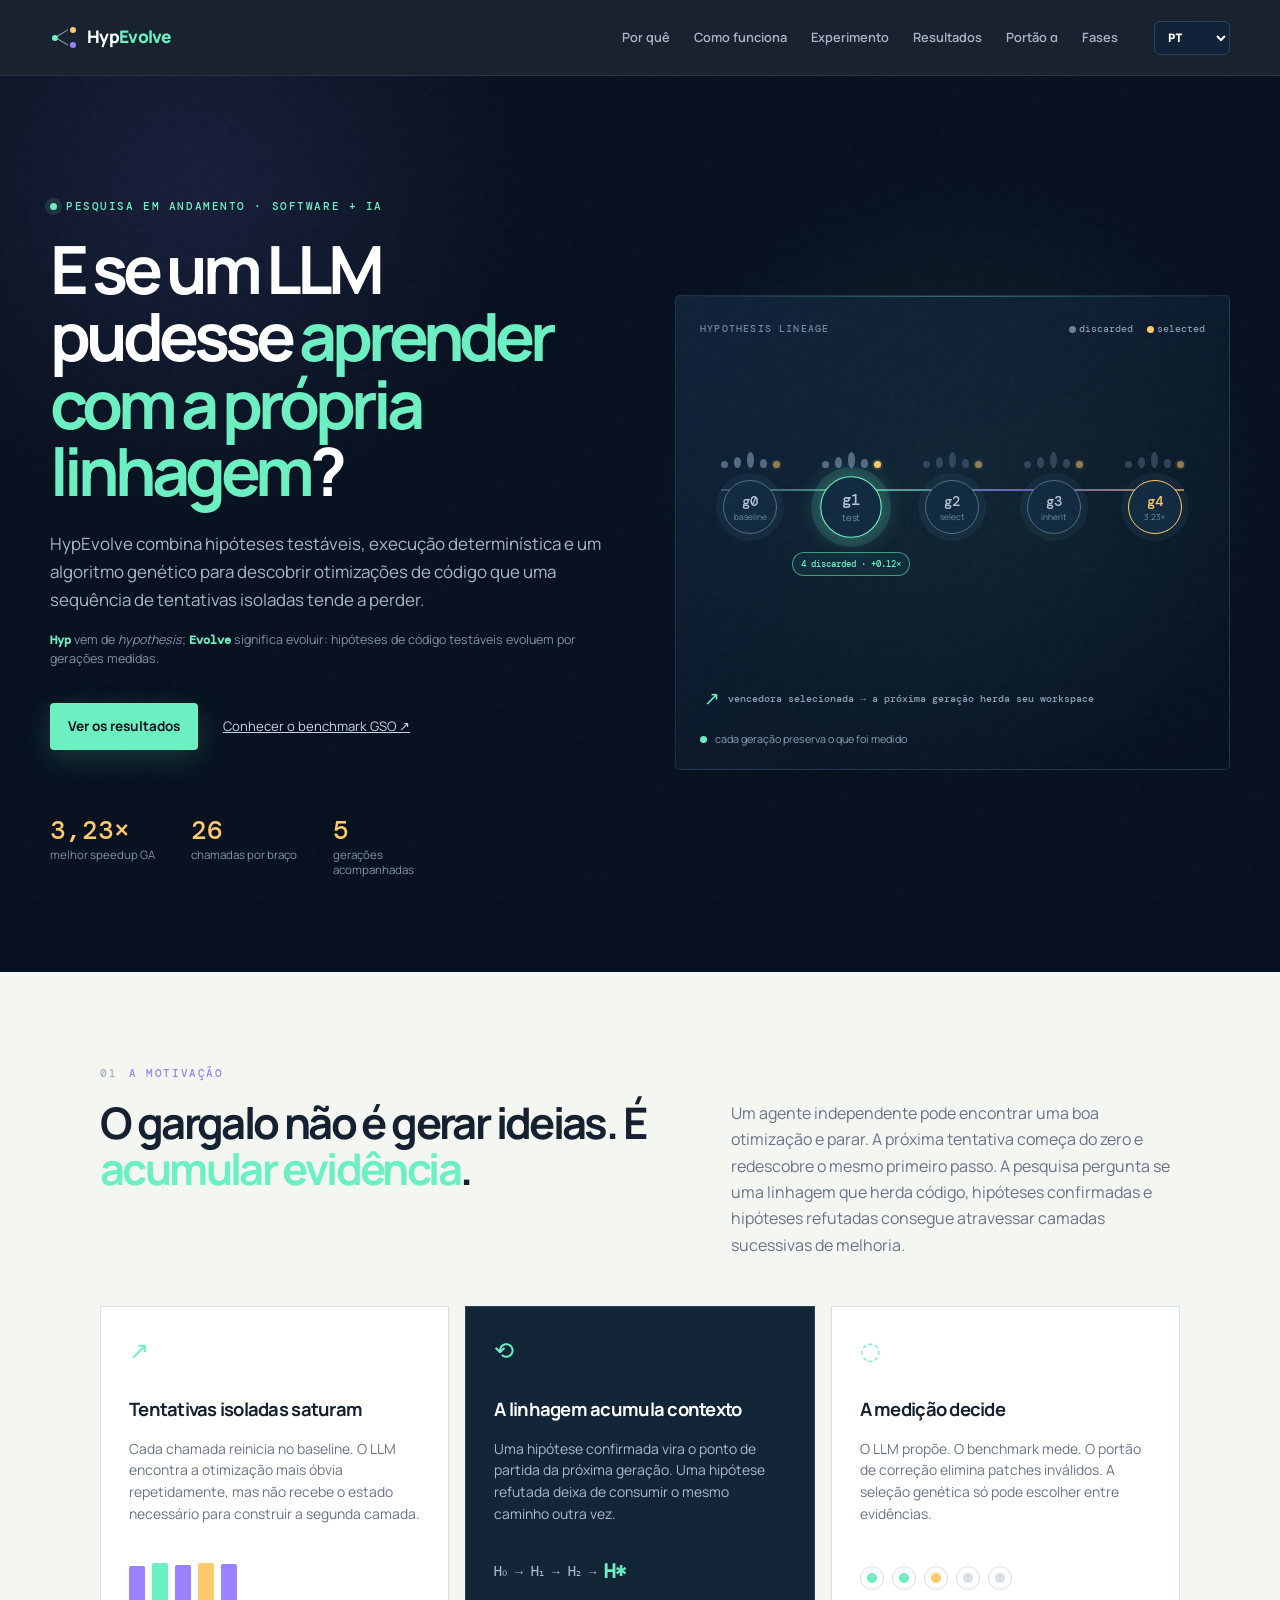
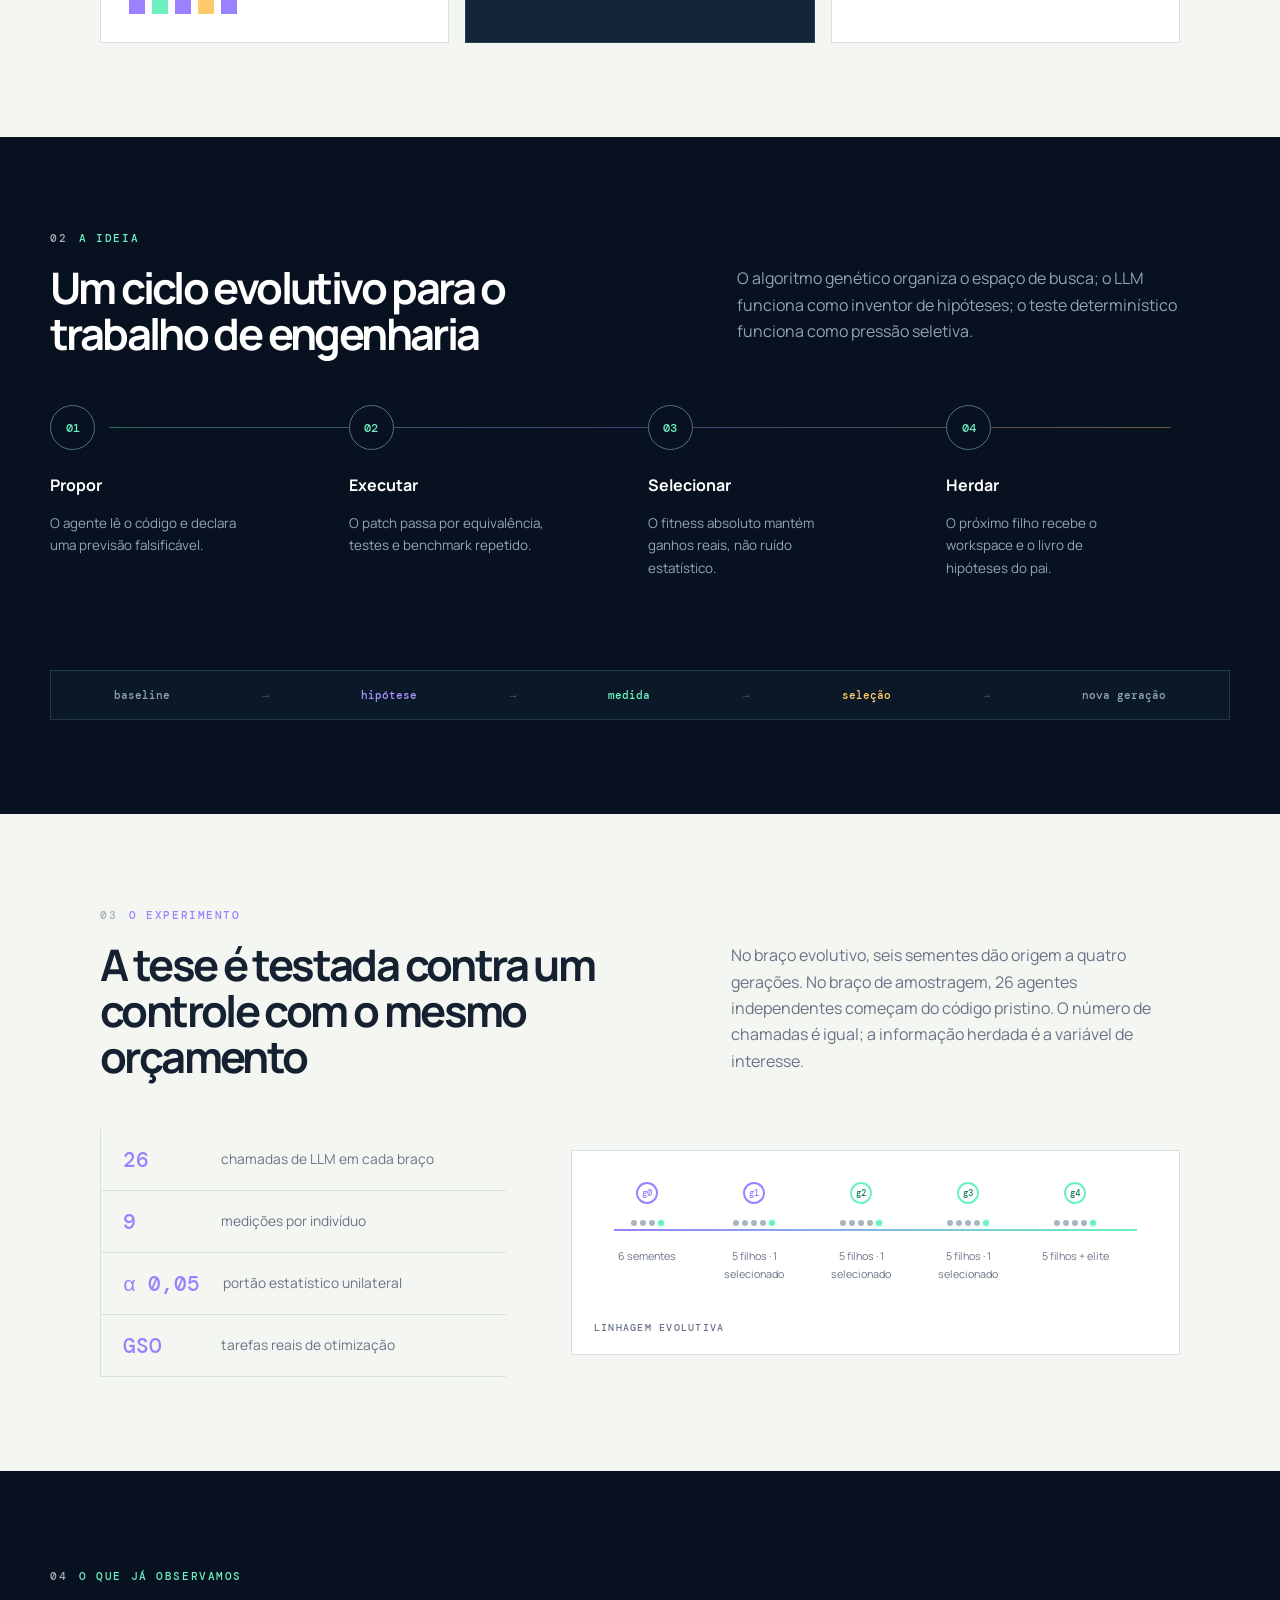
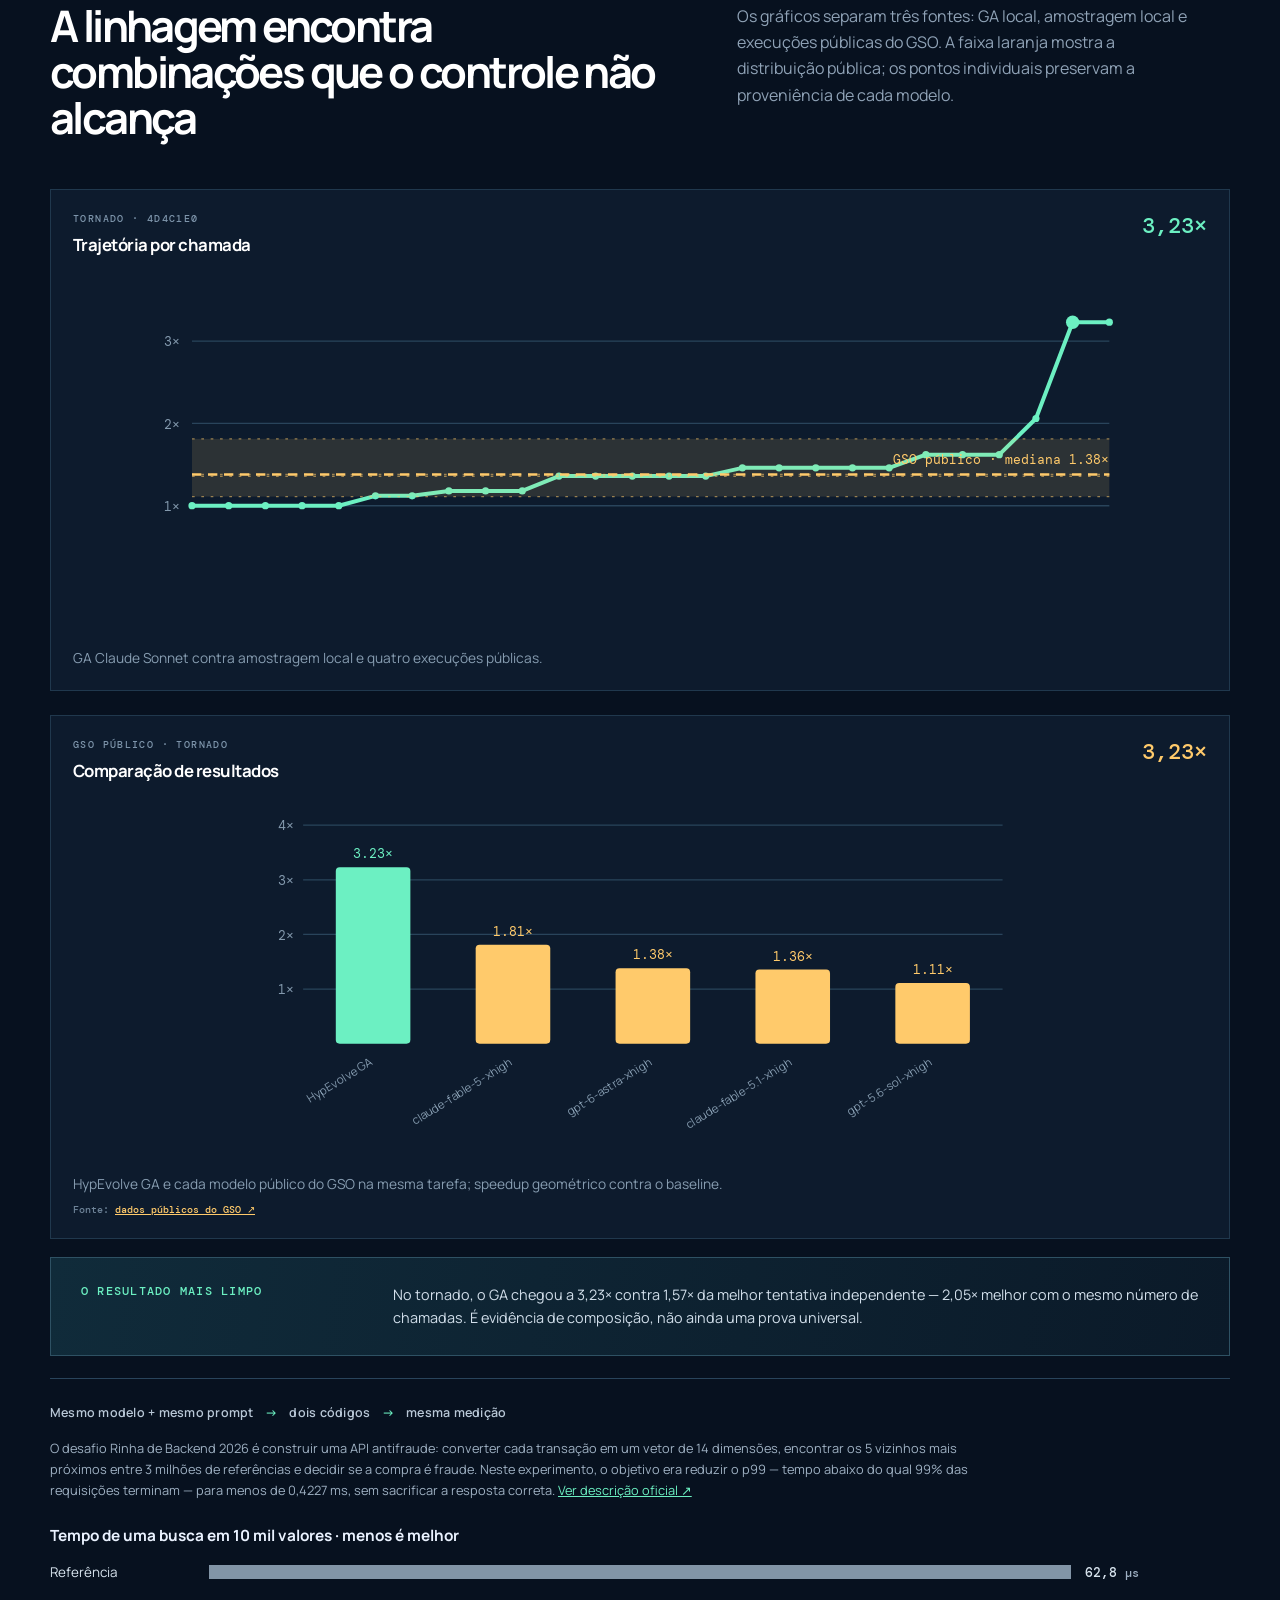
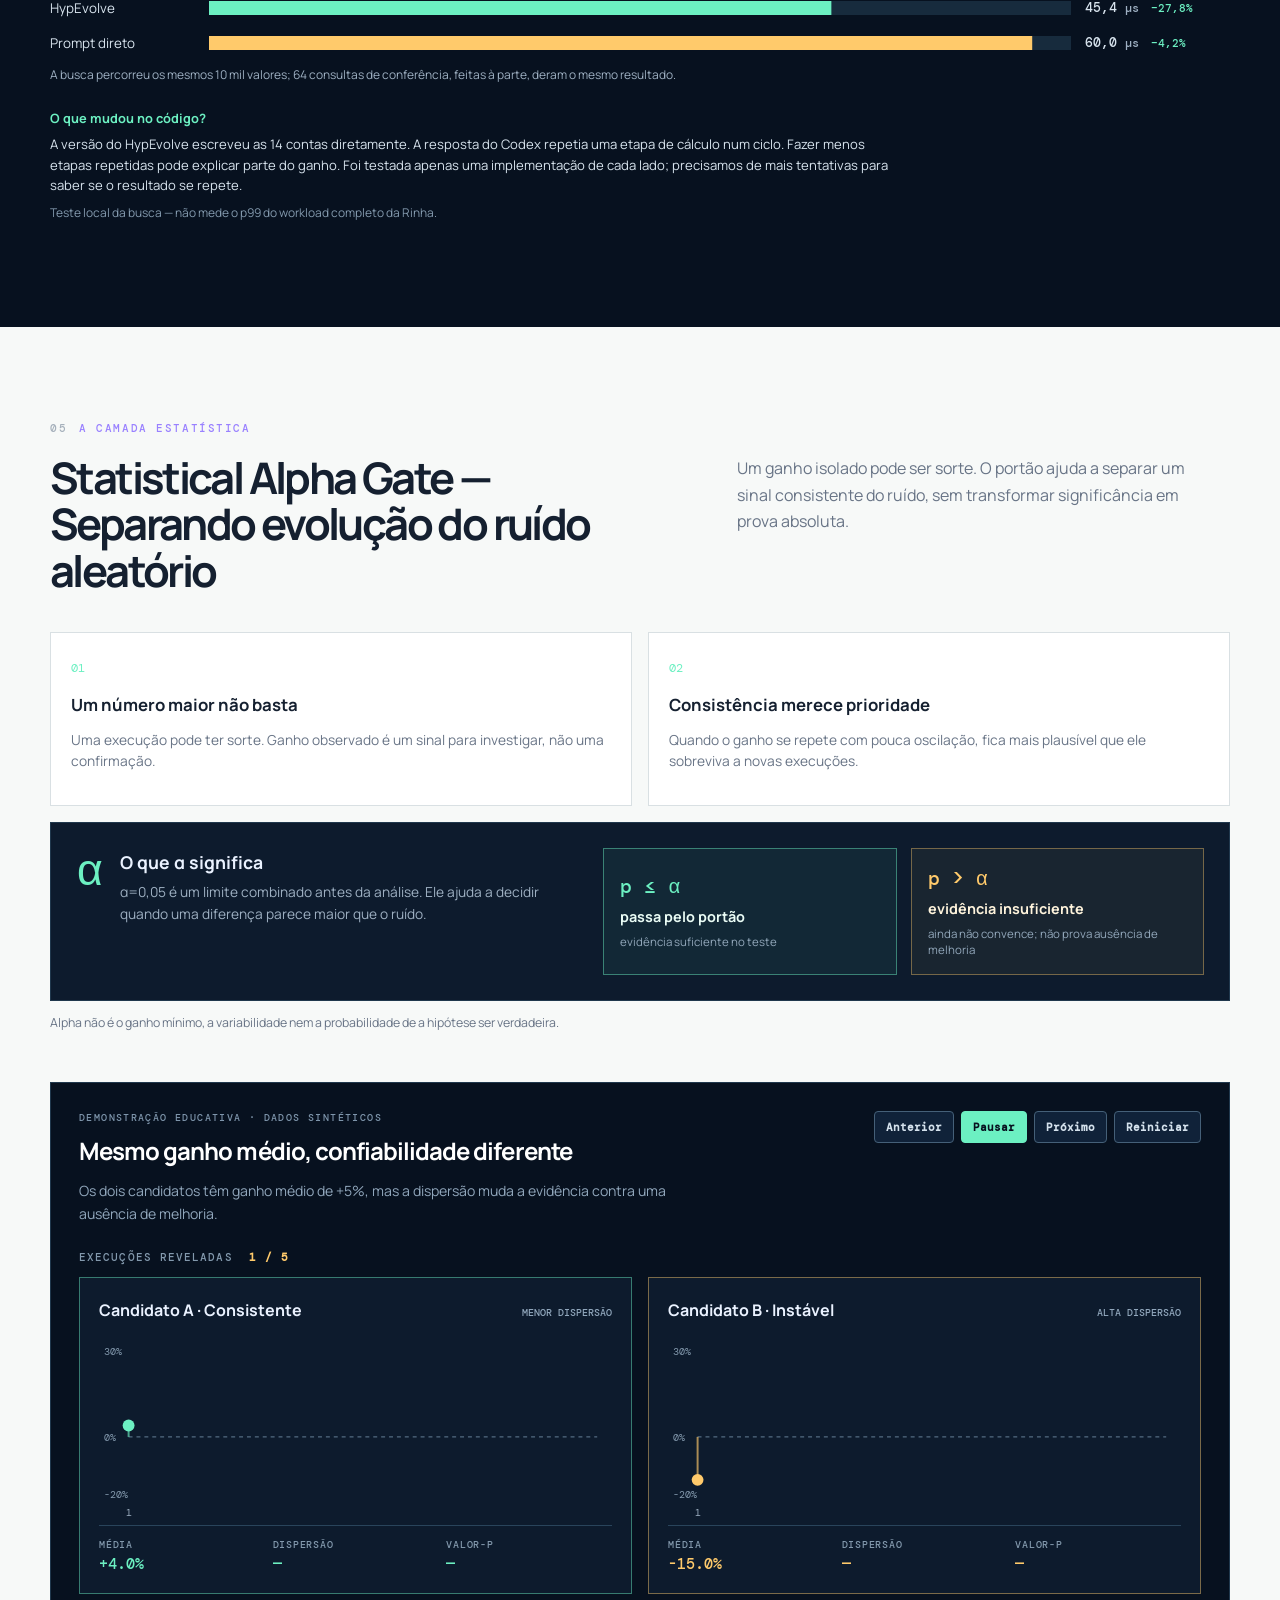
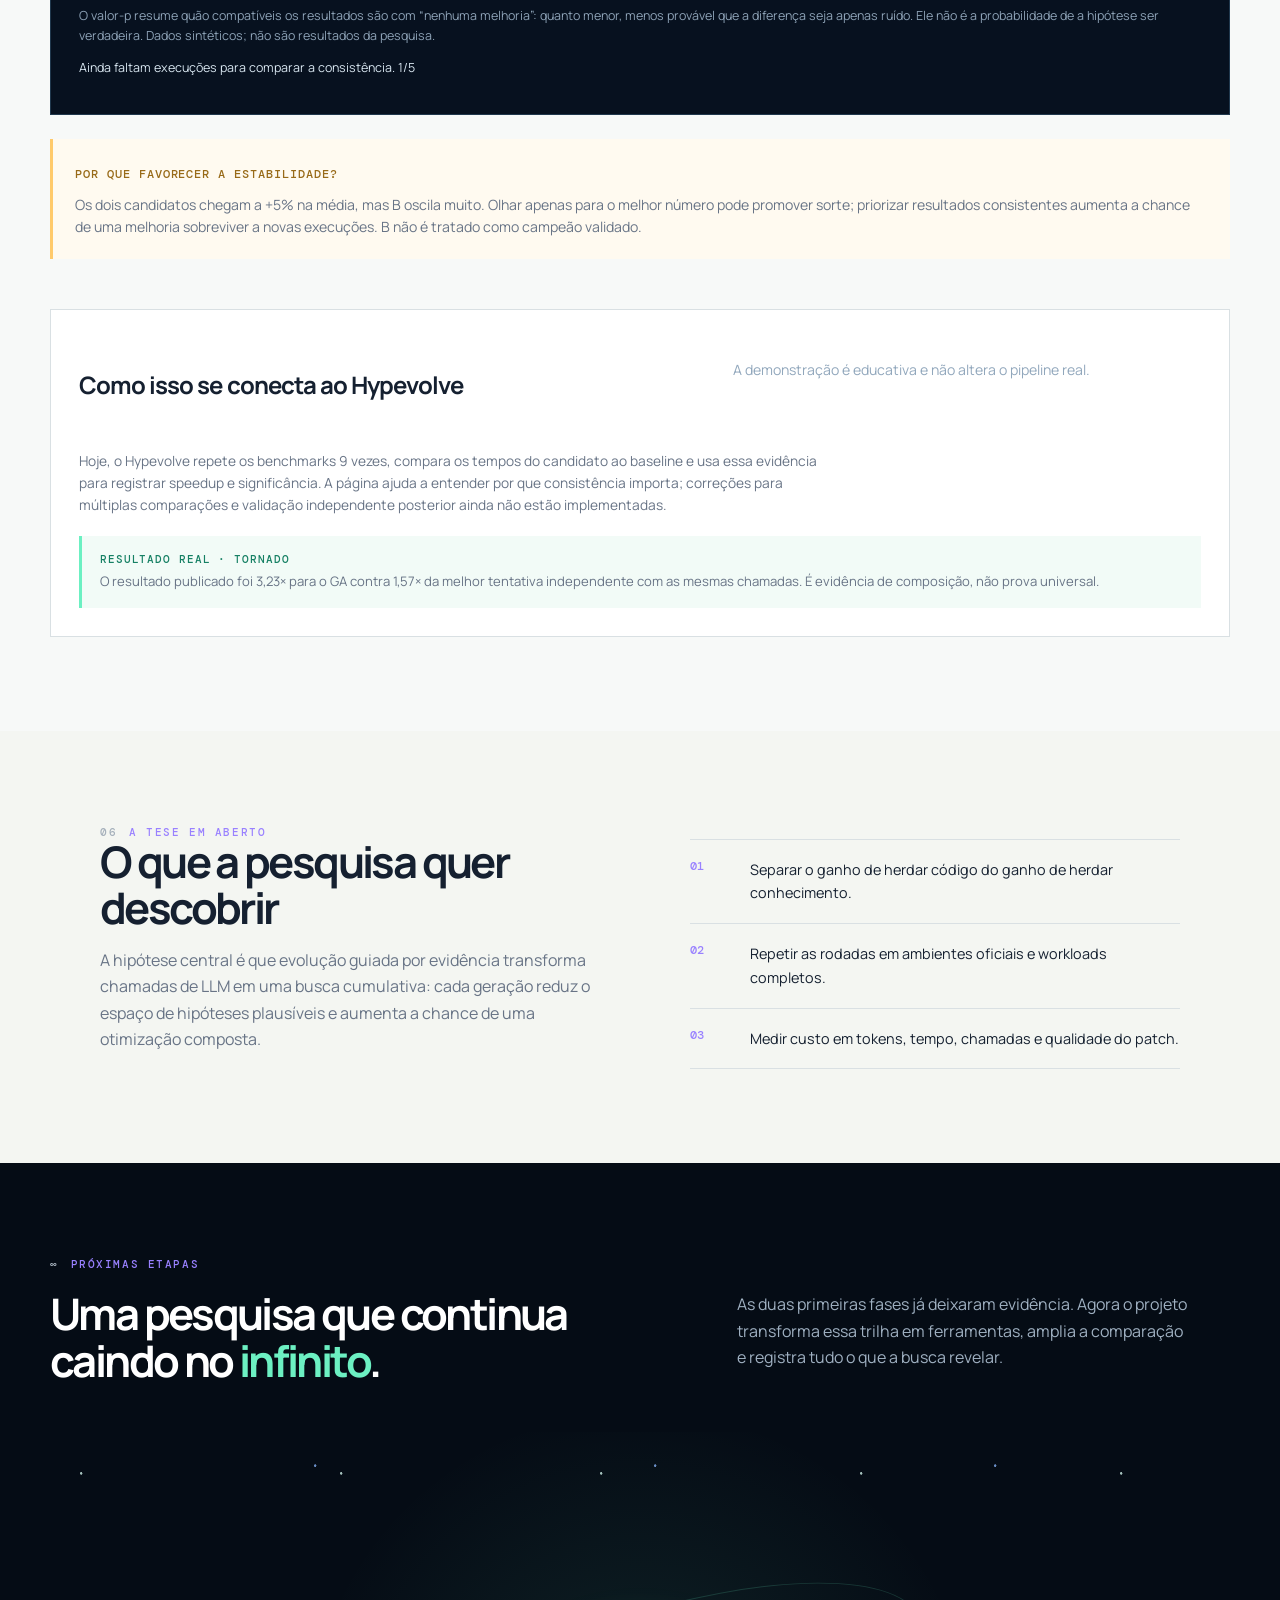
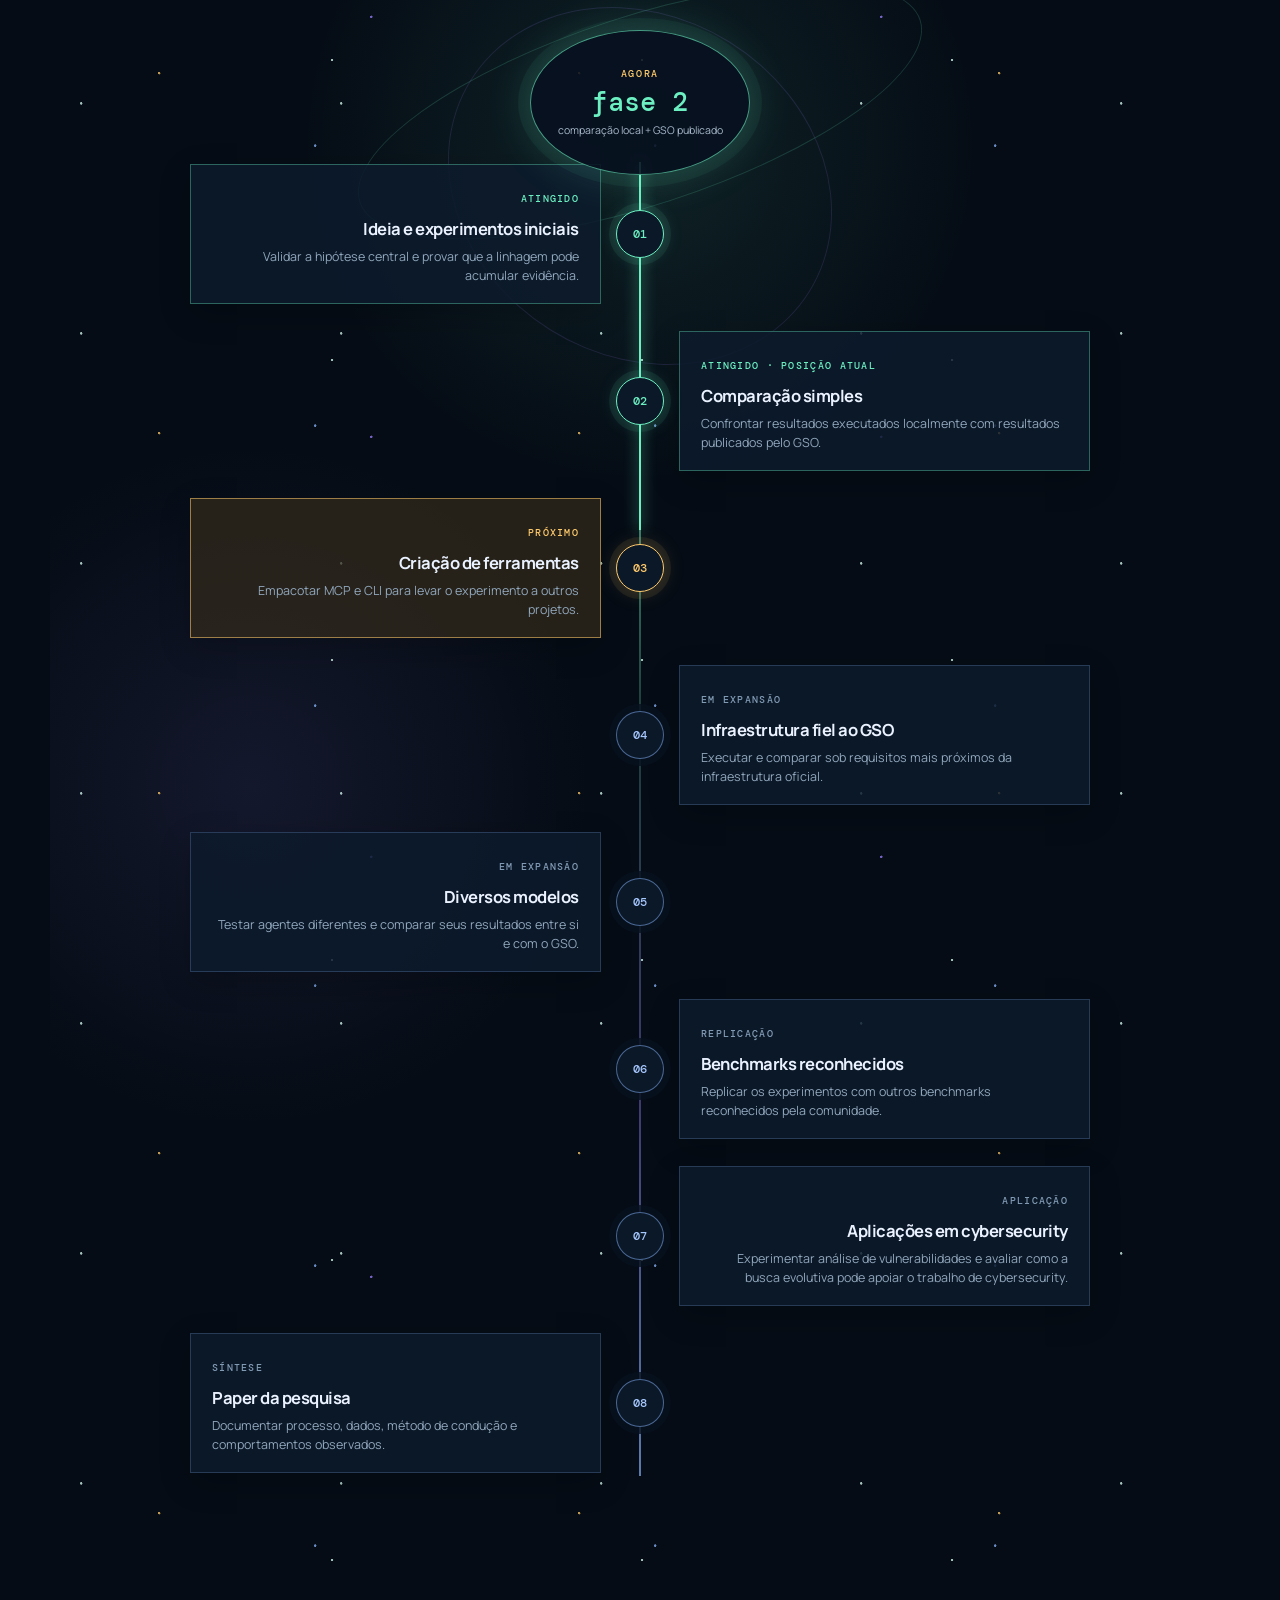
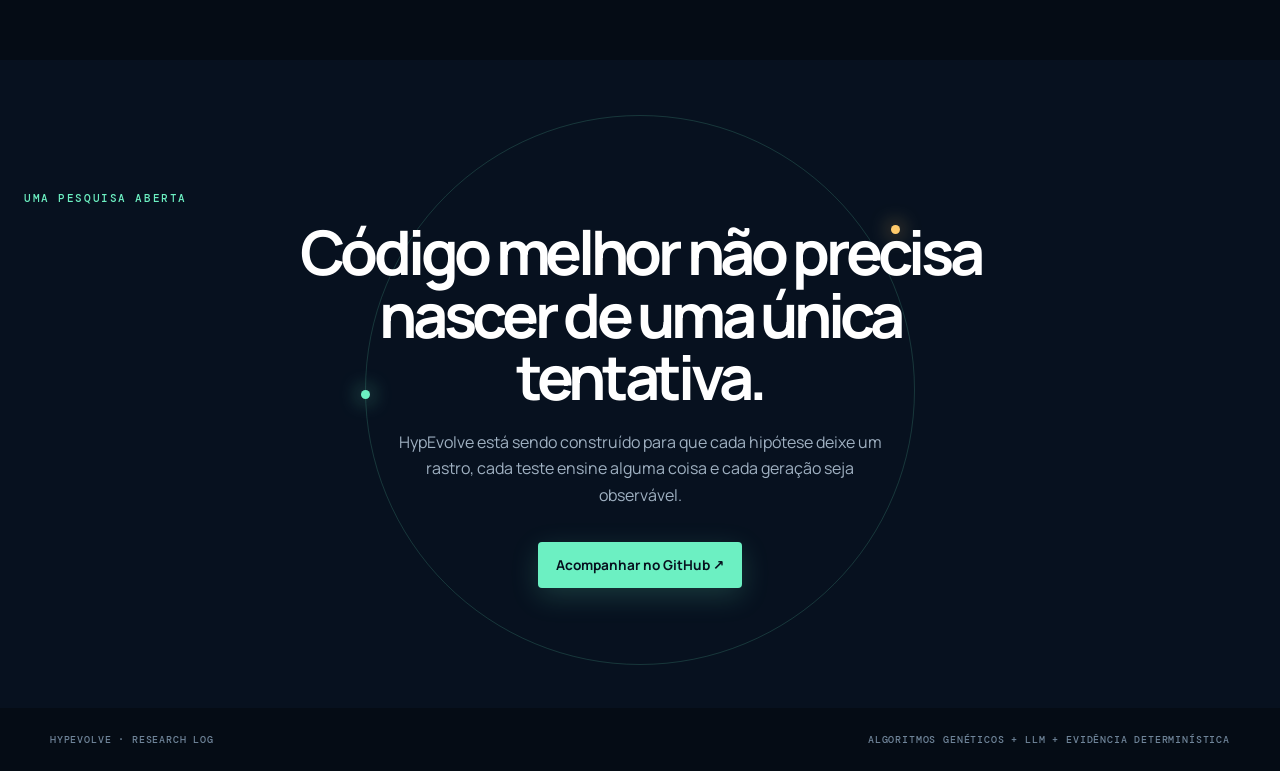
==== commit 62a38b2b: "docs: explain Rinha benchmark context" ====
--- a/docs/index.html
+++ b/docs/index.html
@@ -69,6 +69,7 @@
       <div class="result-callout"><strong data-i18n="resultCalloutTitle">O resultado mais limpo</strong><p data-i18n="resultCallout">No tornado, o GA chegou a 3,23× contra 1,57× da melhor tentativa independente — 2,05× melhor com o mesmo número de chamadas. É evidência de composição, não ainda uma prova universal.</p></div>
       <div class="rinha-case">
         <p class="rinha-process" data-i18n="rinhaProcess">Mesmo modelo + mesmo prompt <span aria-hidden="true">→</span> dois códigos <span aria-hidden="true">→</span> mesma medição</p>
+        <p class="rinha-context" data-i18n="rinhaContext">O desafio Rinha de Backend 2026 é construir uma API antifraude: converter cada transação em um vetor de 14 dimensões, encontrar os 5 vizinhos mais próximos entre 3 milhões de referências e decidir se a compra é fraude. Neste experimento, o objetivo era reduzir o p99 — tempo abaixo do qual 99% das requisições terminam — para menos de 0,4227 ms, sem sacrificar a resposta correta. <a href="https://github.com/zanfranceschi/rinha-de-backend-2026/blob/main/docs/br/README.md" target="_blank" rel="noreferrer">Ver descrição oficial ↗</a></p>
         <figure class="rinha-comparison" aria-labelledby="rinhaChartTitle" aria-describedby="rinhaChartDescription">
           <figcaption id="rinhaChartTitle" data-i18n="rinhaChartTitle">Tempo de uma busca em 10 mil valores · menos é melhor</figcaption>
           <div class="rinha-bars" role="img" data-i18n-aria="rinhaChartDescription" aria-label="Busca de referência: 62,8 microssegundos; HypEvolve: 45,4 microssegundos, 27,8 por cento menos; prompt direto: 60,0 microssegundos, 4,2 por cento menos.">
--- a/docs/site.css
+++ b/docs/site.css
@@ -47,6 +47,7 @@
 .real-evidence-note{margin:20px 0 0;padding:16px 18px;border-left:3px solid var(--mint);background:#f2fbf7;color:var(--muted);font-size:.82rem;line-height:1.55}.real-evidence-note strong{color:#168064;font:500 .7rem var(--mono);text-transform:uppercase;letter-spacing:.08em;display:block;margin-bottom:5px}
 
 .rinha-case{margin-top:22px;padding:24px 0 0;border-top:1px solid #29445b}.rinha-process{margin:0 0 22px;color:#b8c7d6;font-size:.78rem;font-weight:600;letter-spacing:.02em}.rinha-process span{color:var(--mint);padding:0 8px}.rinha-comparison{margin:0}.rinha-comparison figcaption{margin-bottom:13px;color:#eaf2ff;font-size:.96rem;font-weight:700}.rinha-bars{display:grid;gap:13px}.rinha-bar-row{display:grid;grid-template-columns:145px minmax(80px,1fr) 145px;gap:14px;align-items:center;color:#d7e3ed;font-size:.84rem}.rinha-bar-row>strong{font:500 .82rem var(--mono);white-space:nowrap}.rinha-bar-row small{color:#9eb0c2;font-size:.72rem}.rinha-bar-row em{color:var(--mint);font-size:.68rem;font-style:normal;margin-left:4px}.rinha-bar-track{height:14px;background:#172b3d;overflow:hidden}.rinha-bar-fill{display:block;width:100%;height:100%;transform:scaleX(0);transform-origin:left;transition:transform 1050ms cubic-bezier(.2,.7,.2,1)}.rinha-case.visible .rinha-bar-fill{transform:scaleX(var(--bar-width))}.reference-fill{background:#8295a7}.evolve-fill{background:var(--mint)}.direct-fill{background:var(--gold)}.rinha-check,.rinha-scope{margin:12px 0 0;color:#9eb0c2;font-size:.75rem;line-height:1.5}.rinha-reason{margin-top:20px;color:#d7e3ed}.rinha-reason strong{color:var(--mint);font-size:.8rem}.rinha-reason p{margin:4px 0 0;max-width:850px;font-size:.82rem;line-height:1.55}.rinha-scope{margin-top:9px;color:#8399ad}
+.rinha-context{max-width:920px;margin:-8px 0 22px;color:#9eb0c2;font-size:.8rem;line-height:1.65}.rinha-context a{color:var(--mint);white-space:nowrap}
 @media(max-width:620px){.rinha-bar-row{grid-template-columns:minmax(0,1fr) auto;gap:5px 12px}.rinha-bar-track{grid-column:1/-1;grid-row:2}.rinha-bar-row>strong{grid-column:2;grid-row:1}.rinha-process{line-height:1.7}.rinha-process span{padding:0 3px}}
 @media(prefers-reduced-motion:reduce){.rinha-bar-fill{transition:none;transform:scaleX(var(--bar-width))}}
 .results-section.visible .rinha-bar-fill{transform:scaleX(var(--bar-width))}
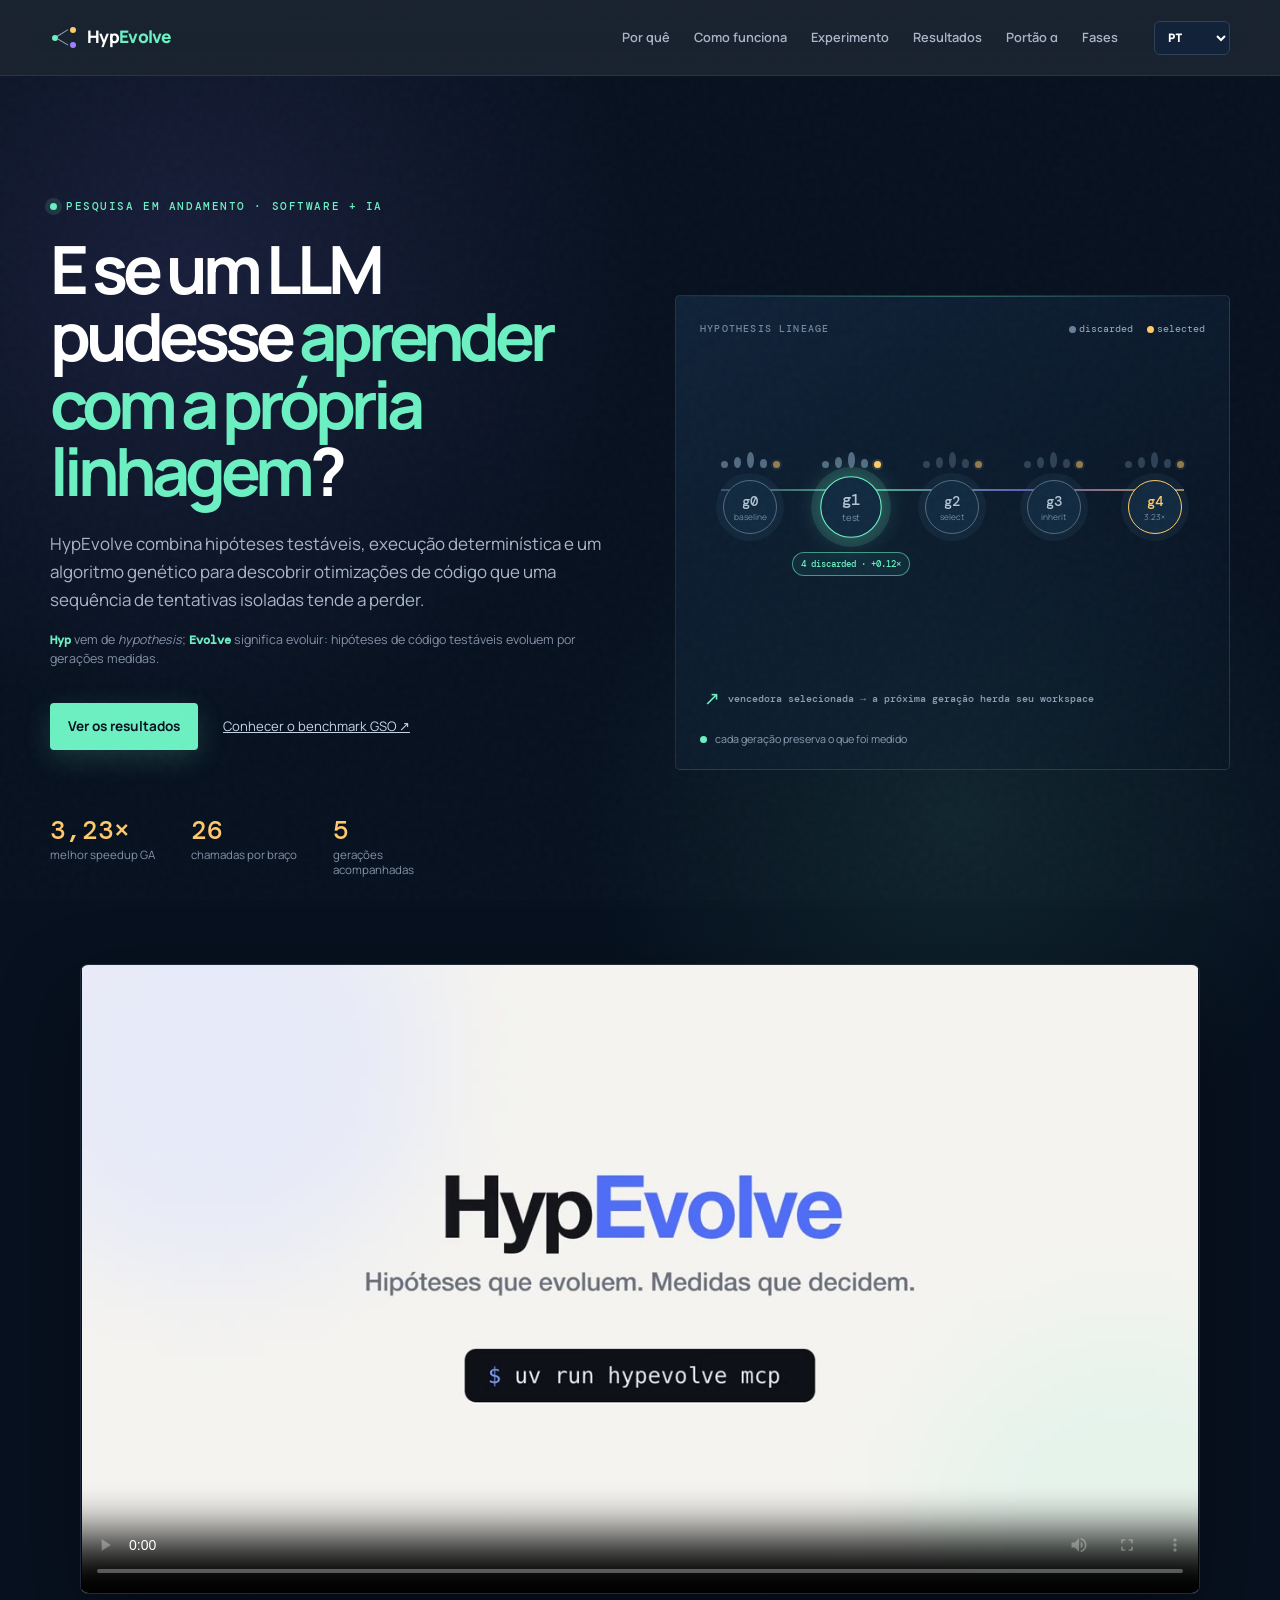
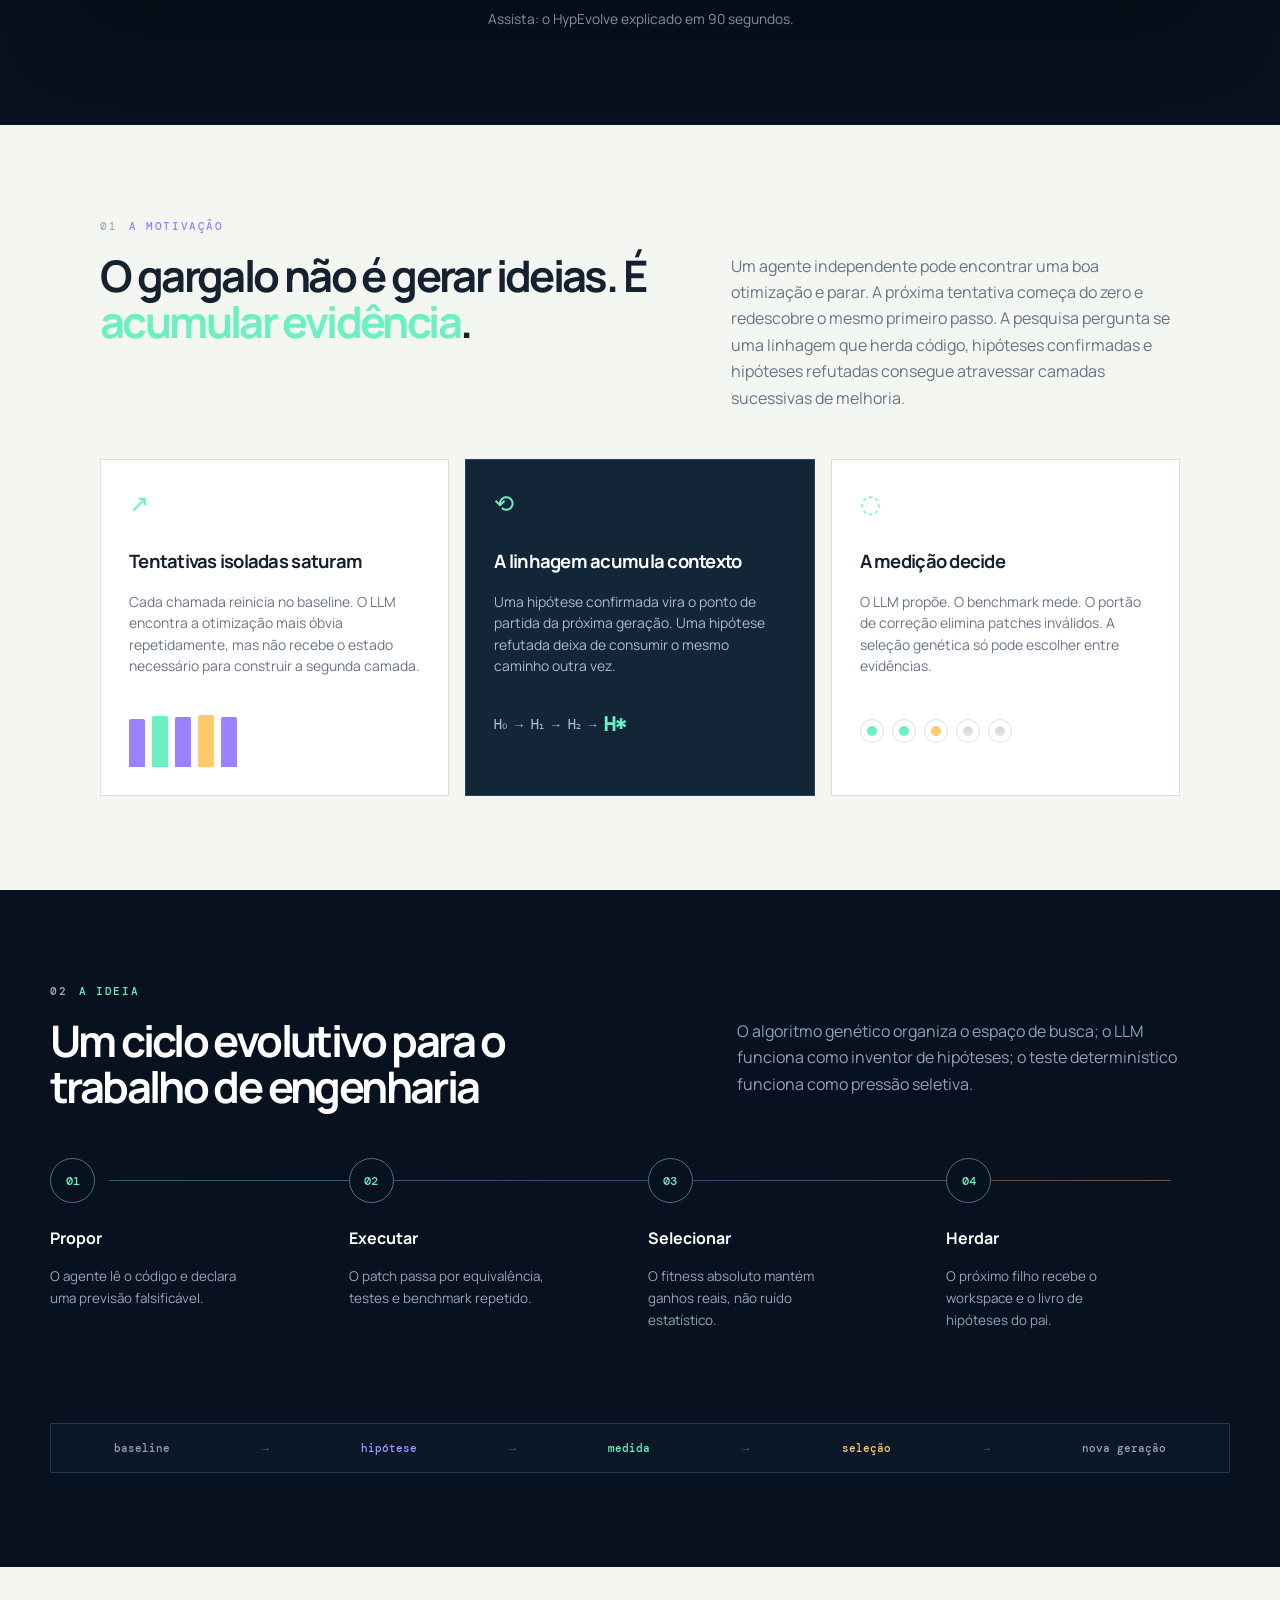
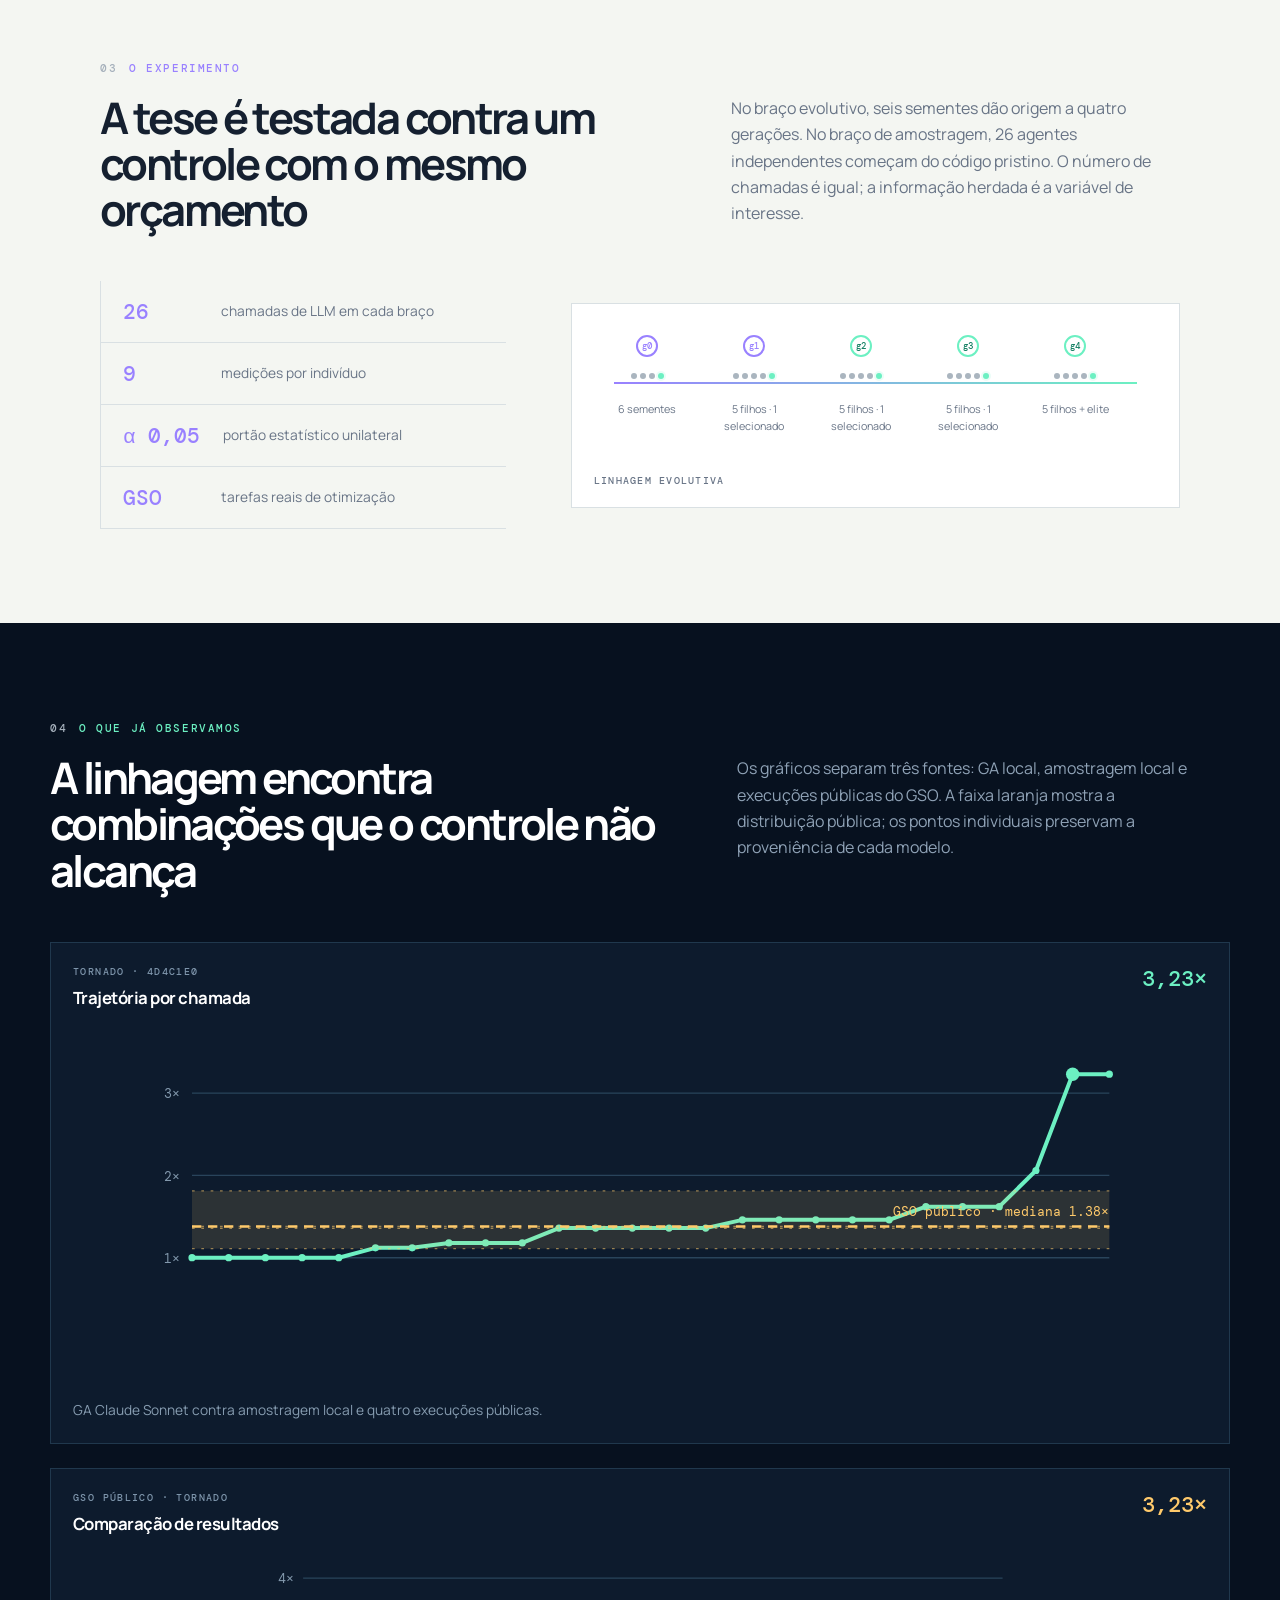
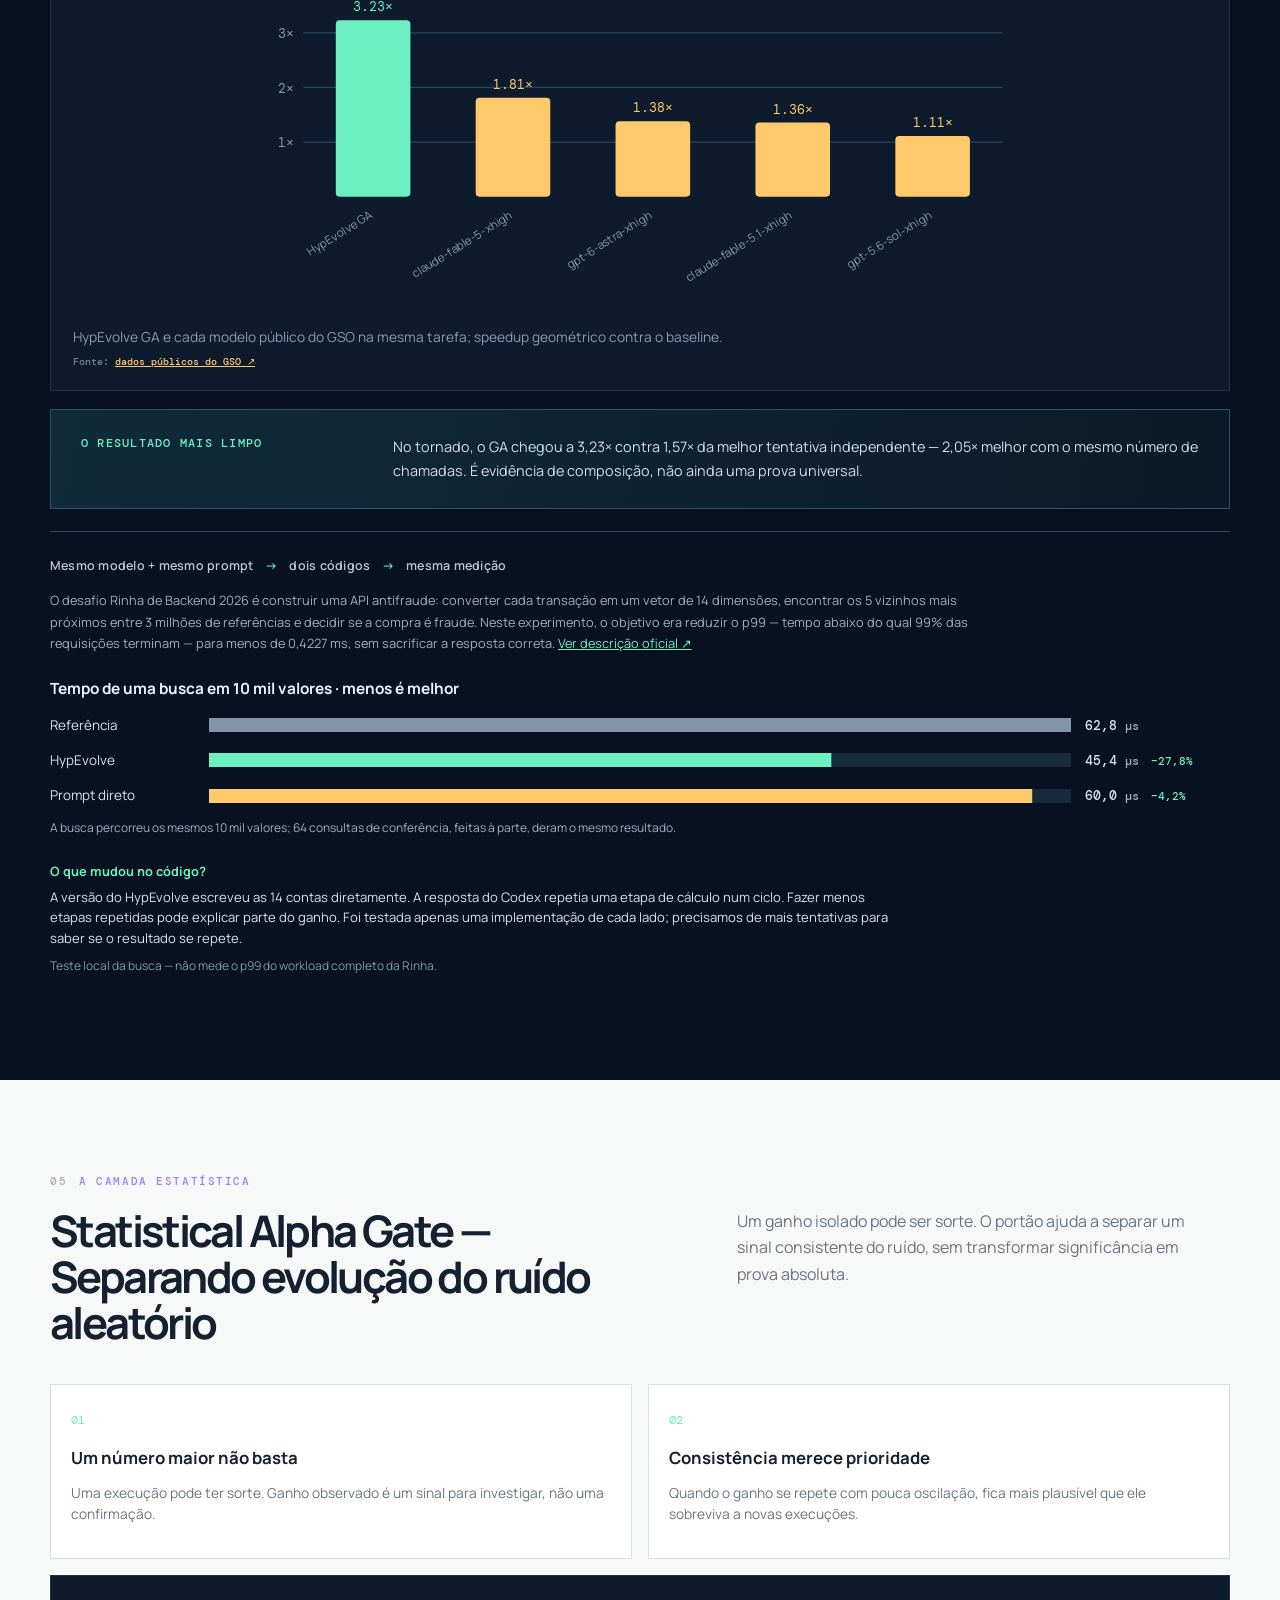
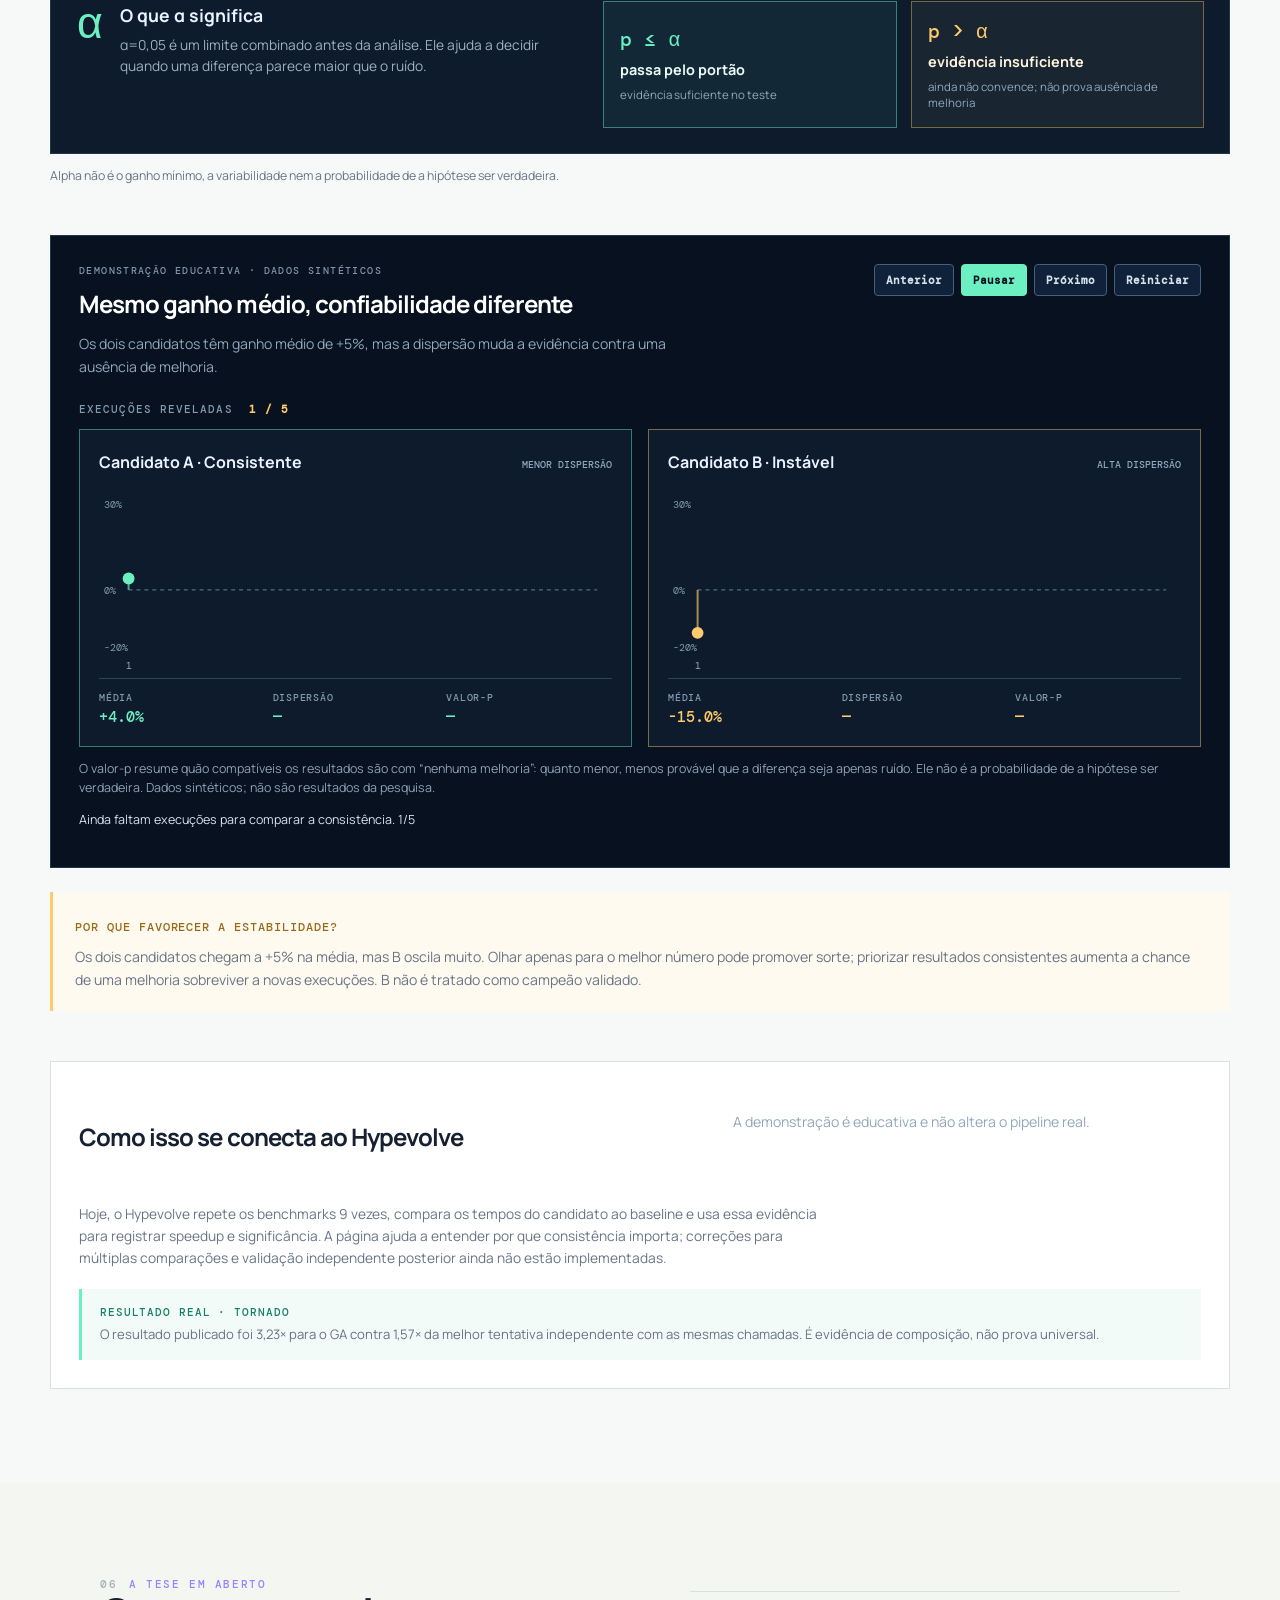
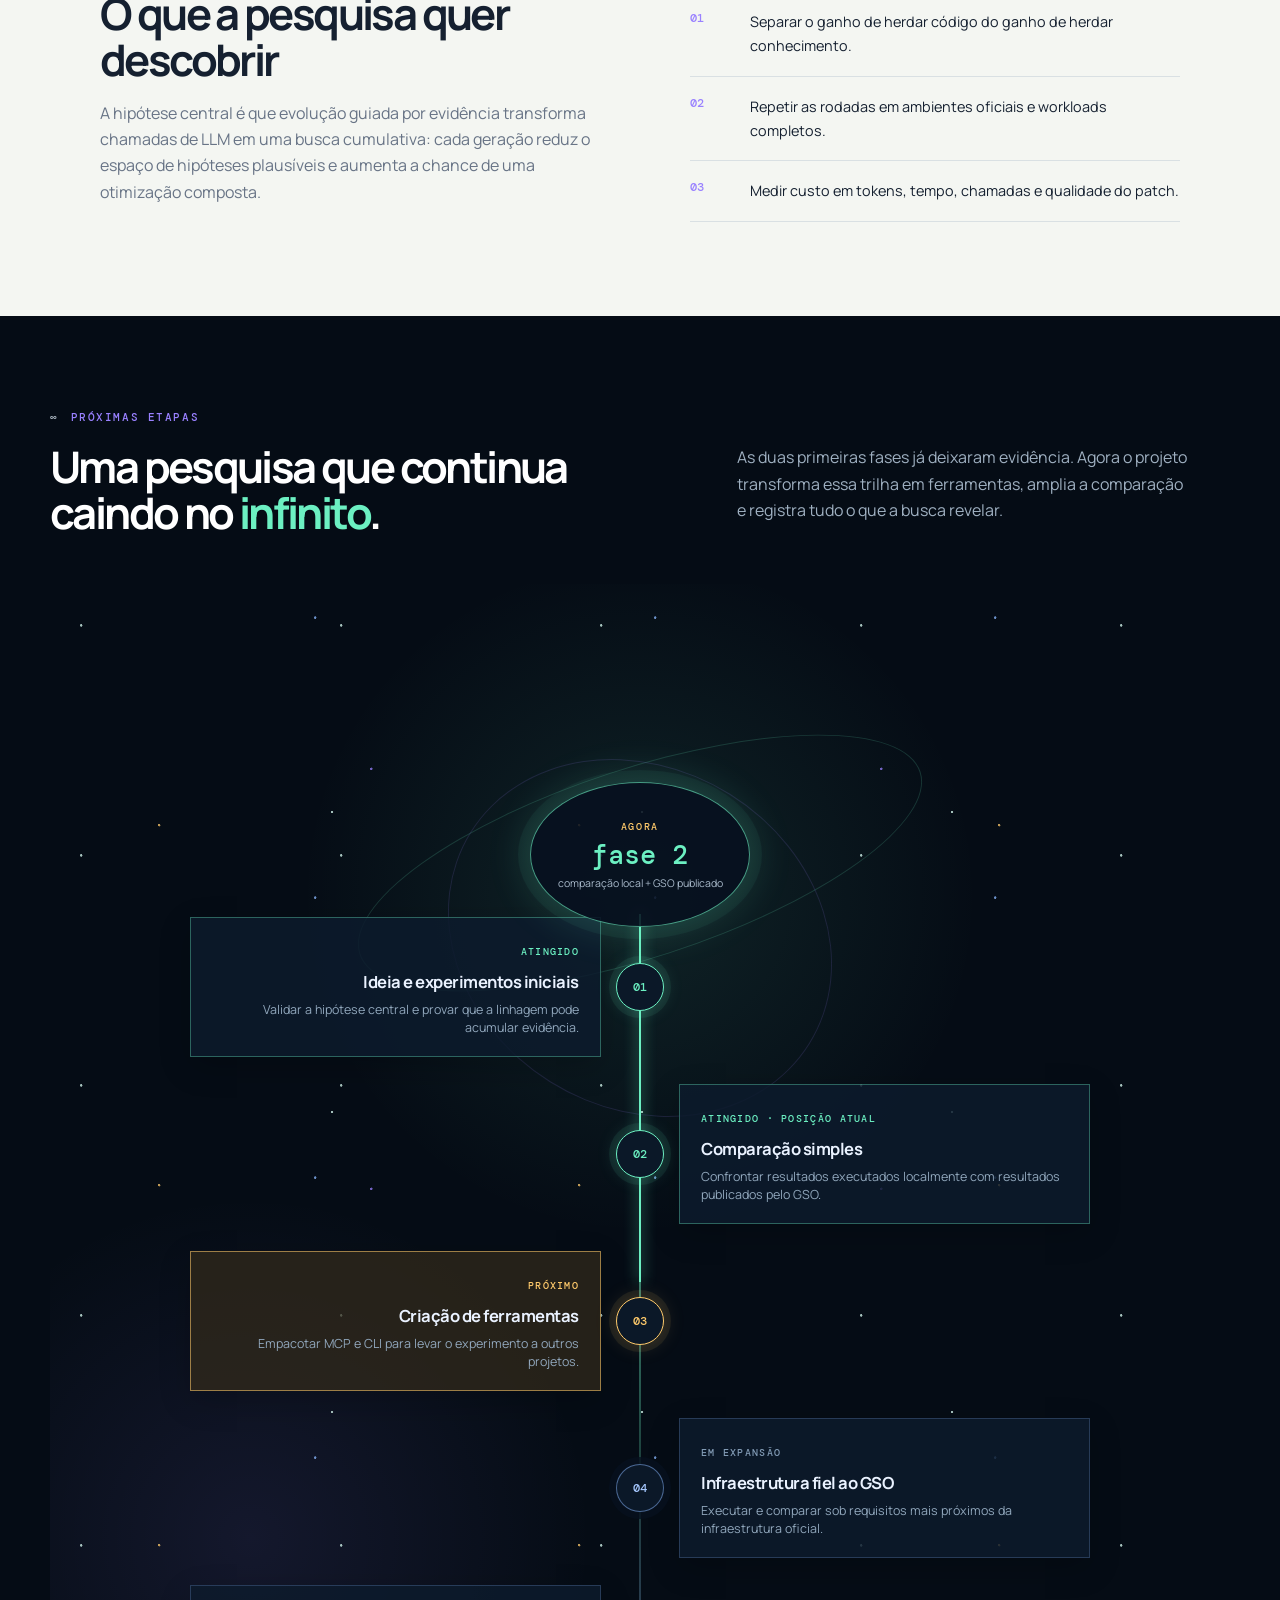
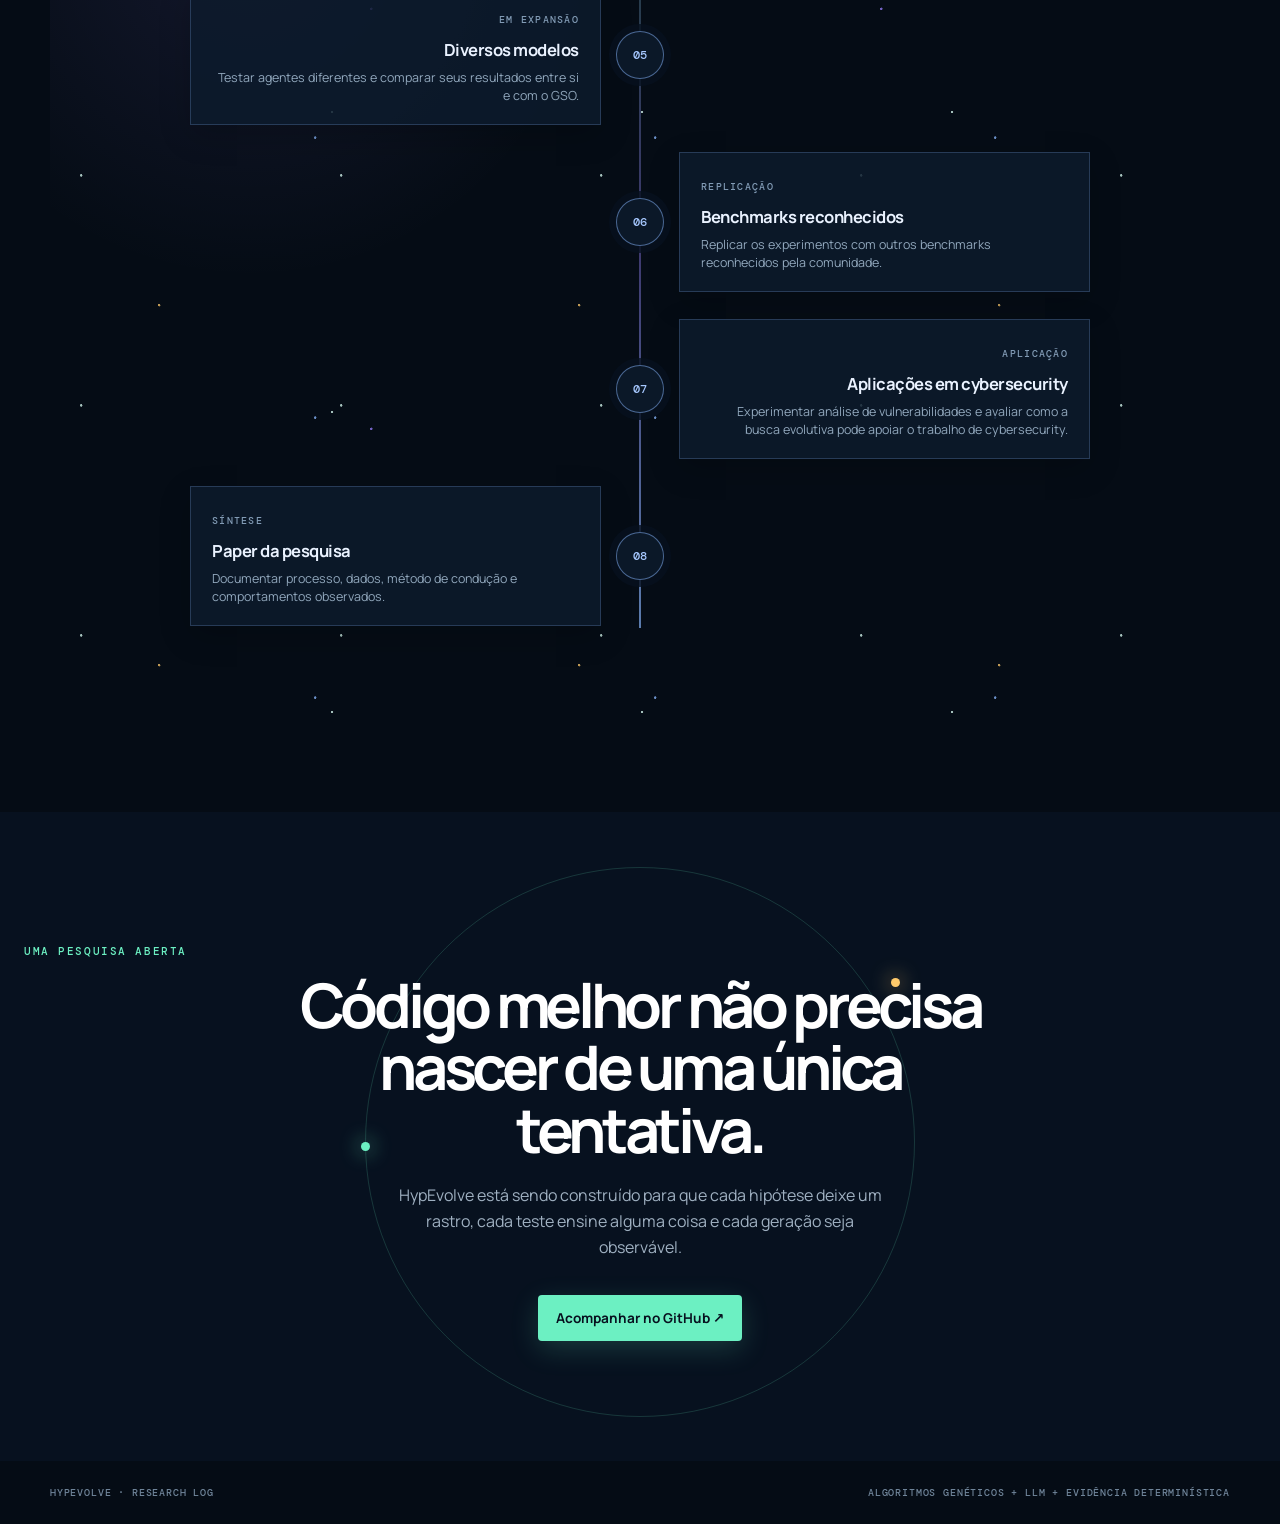
==== commit 670497b5: "feat: add multilingual HypEvolve explainer video" ====
--- a/docs/index.html
+++ b/docs/index.html
@@ -41,6 +41,10 @@
         <div class="evolution-call"><span class="call-arrow">↗</span><span data-i18n="generationCall">winner selected → next generation inherits its workspace</span></div>
         <div class="scanline"></div>
       </div>
+      <figure class="hero-video">
+        <video id="hero-video" controls playsinline preload="metadata" poster="media/hypevolve-pt.jpg" src="media/hypevolve-pt.mp4" data-i18n-aria="heroVideoLabel" aria-label="Vídeo explicativo do HypEvolve"></video>
+        <figcaption data-i18n="heroVideoCaption">Assista: o HypEvolve explicado em 90 segundos.</figcaption>
+      </figure>
     </section>
 
     <section id="why" class="section reveal">
--- a/docs/site.css
+++ b/docs/site.css
@@ -51,3 +51,6 @@
 @media(max-width:620px){.rinha-bar-row{grid-template-columns:minmax(0,1fr) auto;gap:5px 12px}.rinha-bar-track{grid-column:1/-1;grid-row:2}.rinha-bar-row>strong{grid-column:2;grid-row:1}.rinha-process{line-height:1.7}.rinha-process span{padding:0 3px}}
 @media(prefers-reduced-motion:reduce){.rinha-bar-fill{transition:none;transform:scaleX(var(--bar-width))}}
 .results-section.visible .rinha-bar-fill{transform:scaleX(var(--bar-width))}
+.hero-video{grid-column:1/-1;margin:16px auto 0;width:100%;max-width:1120px}
+.hero-video video{display:block;width:100%;aspect-ratio:16/9;background:#07111f;border:1px solid rgba(151,174,198,.17);border-radius:8px;box-shadow:0 30px 80px rgba(0,0,0,.35)}
+.hero-video figcaption{margin-top:14px;text-align:center;color:#8292a6;font-size:.86rem}
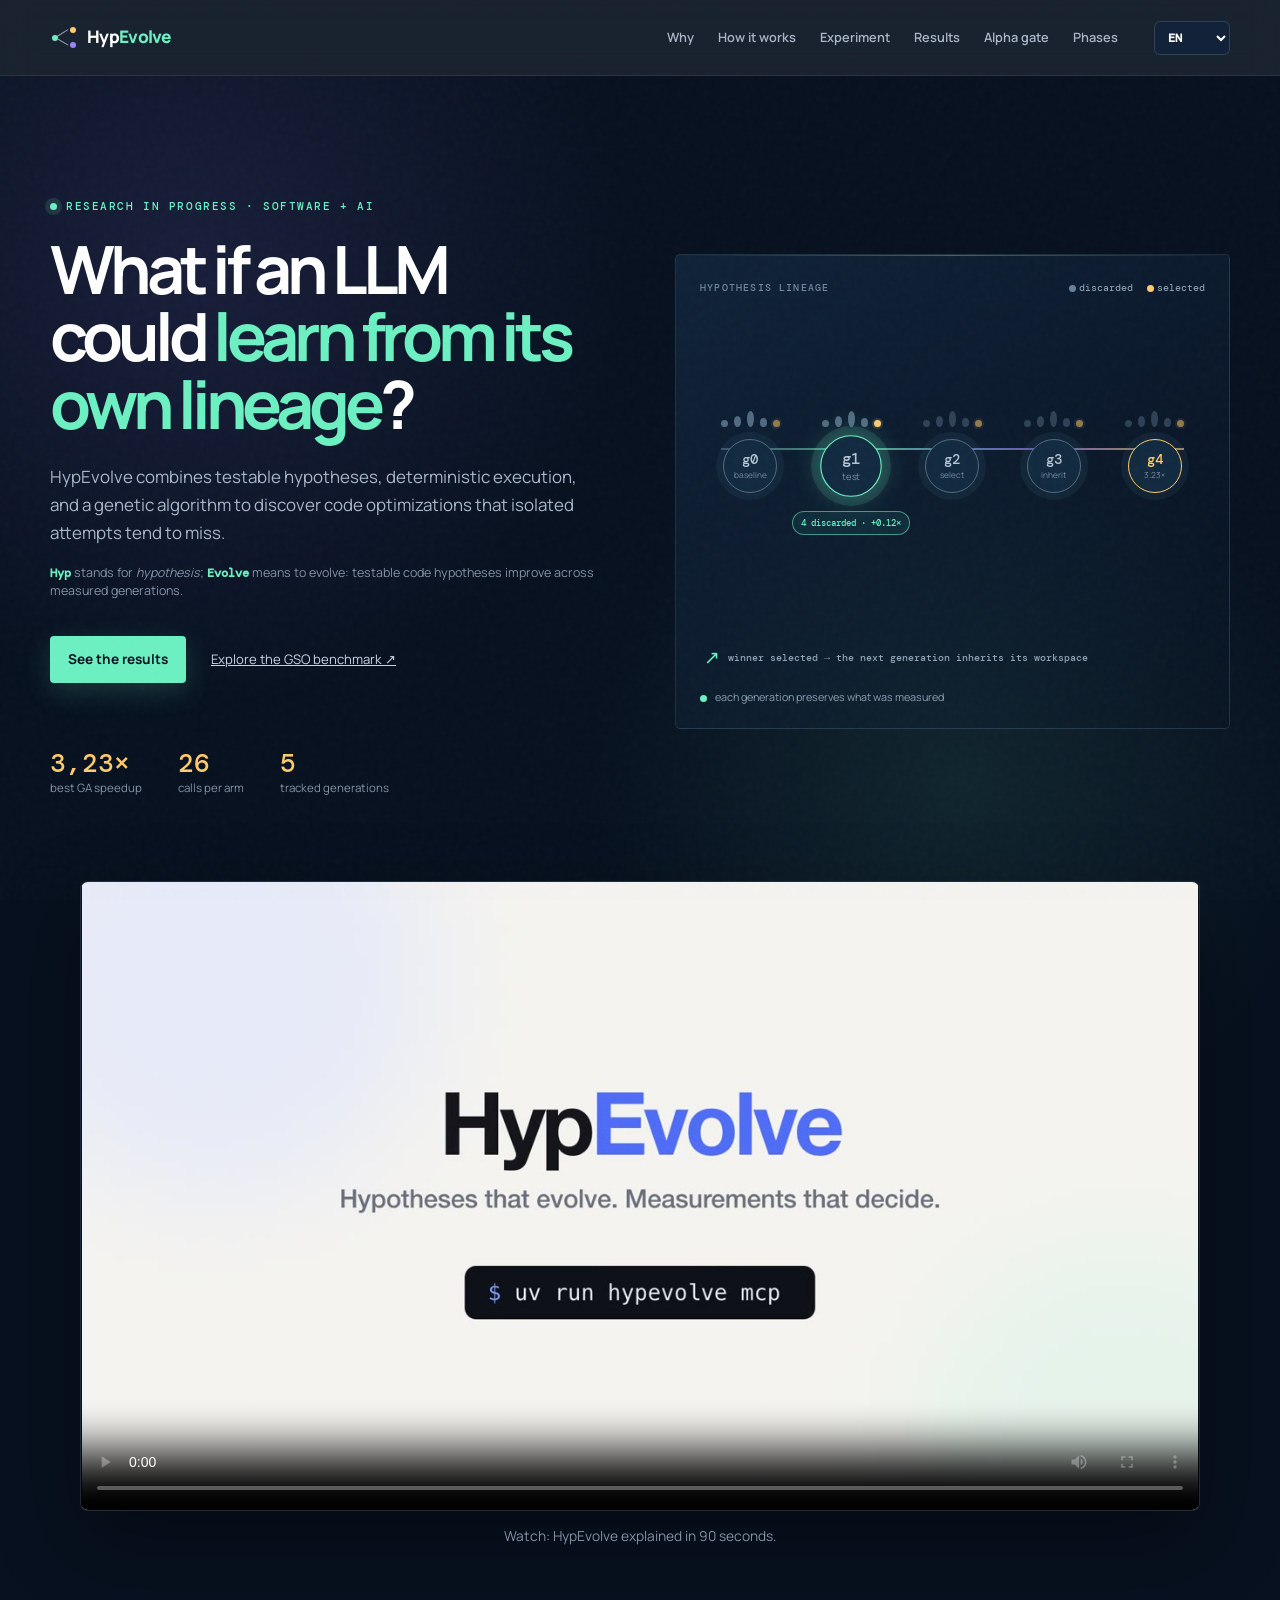
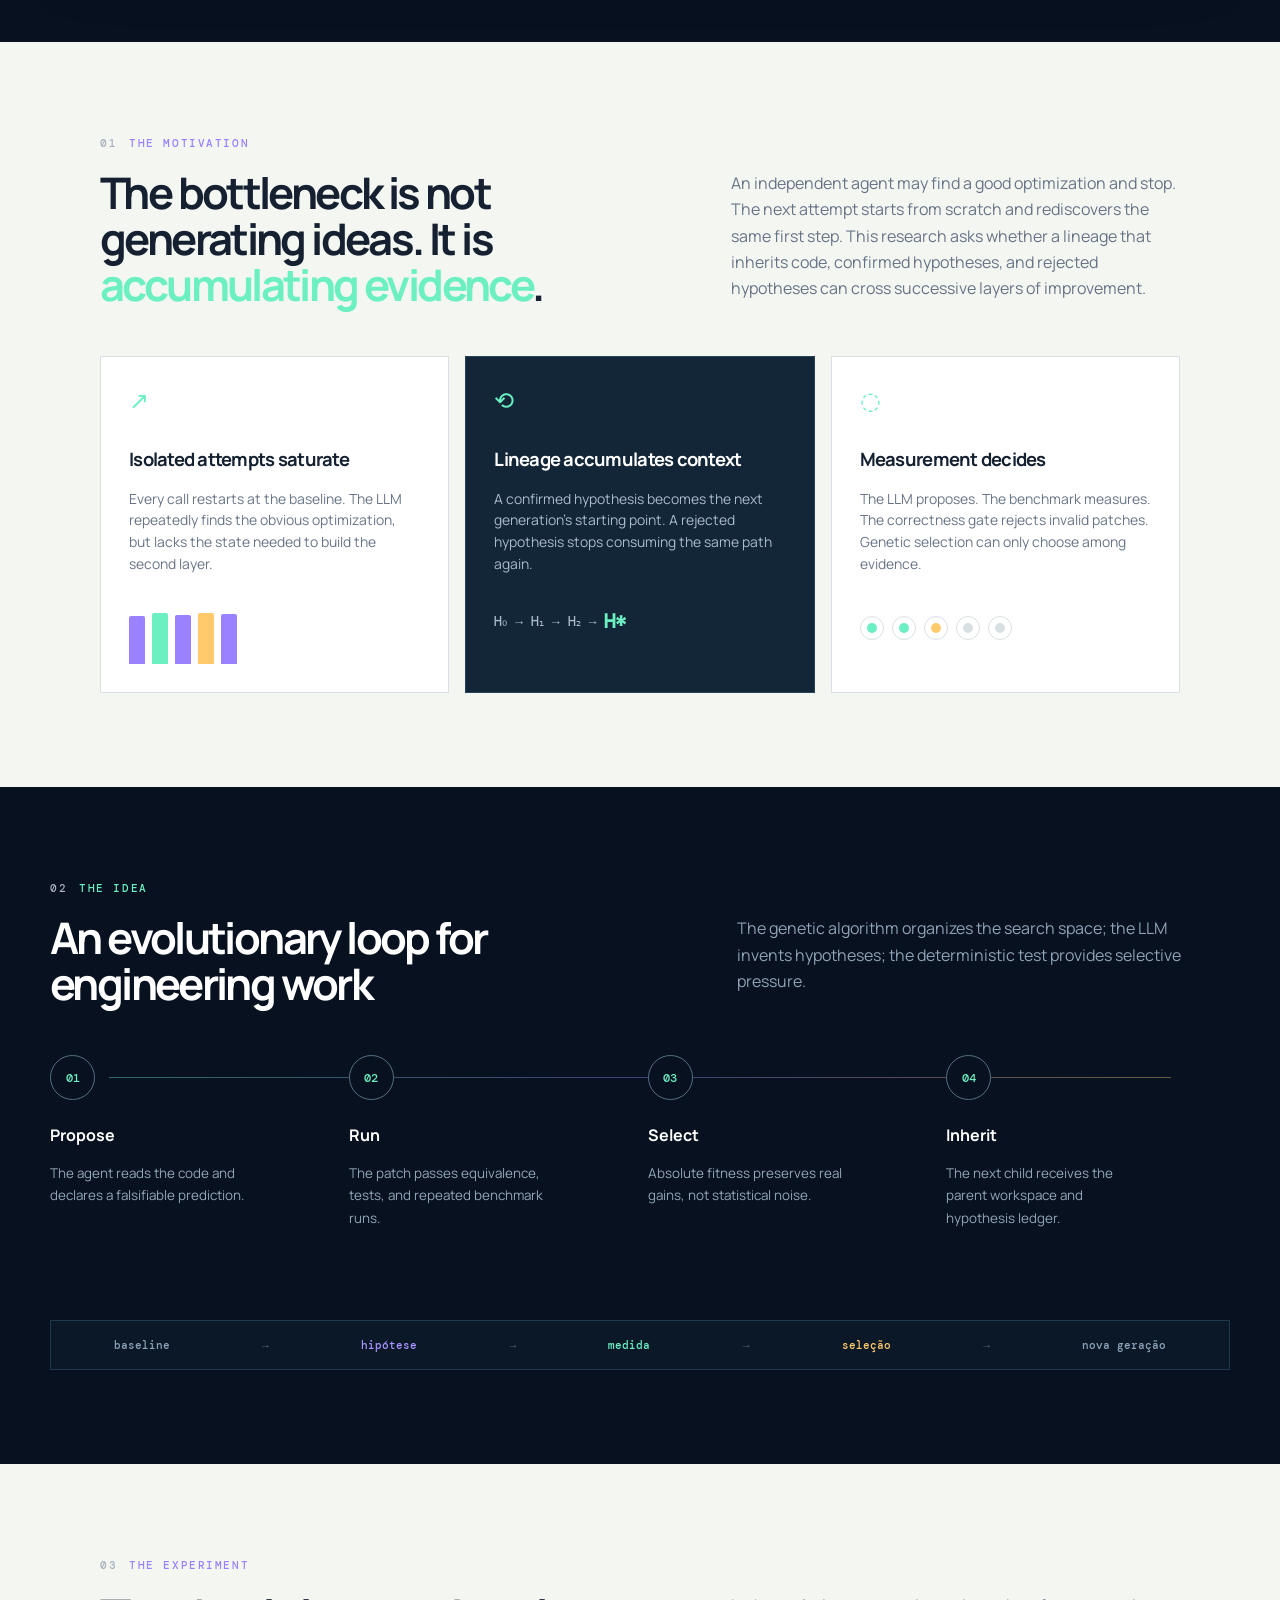
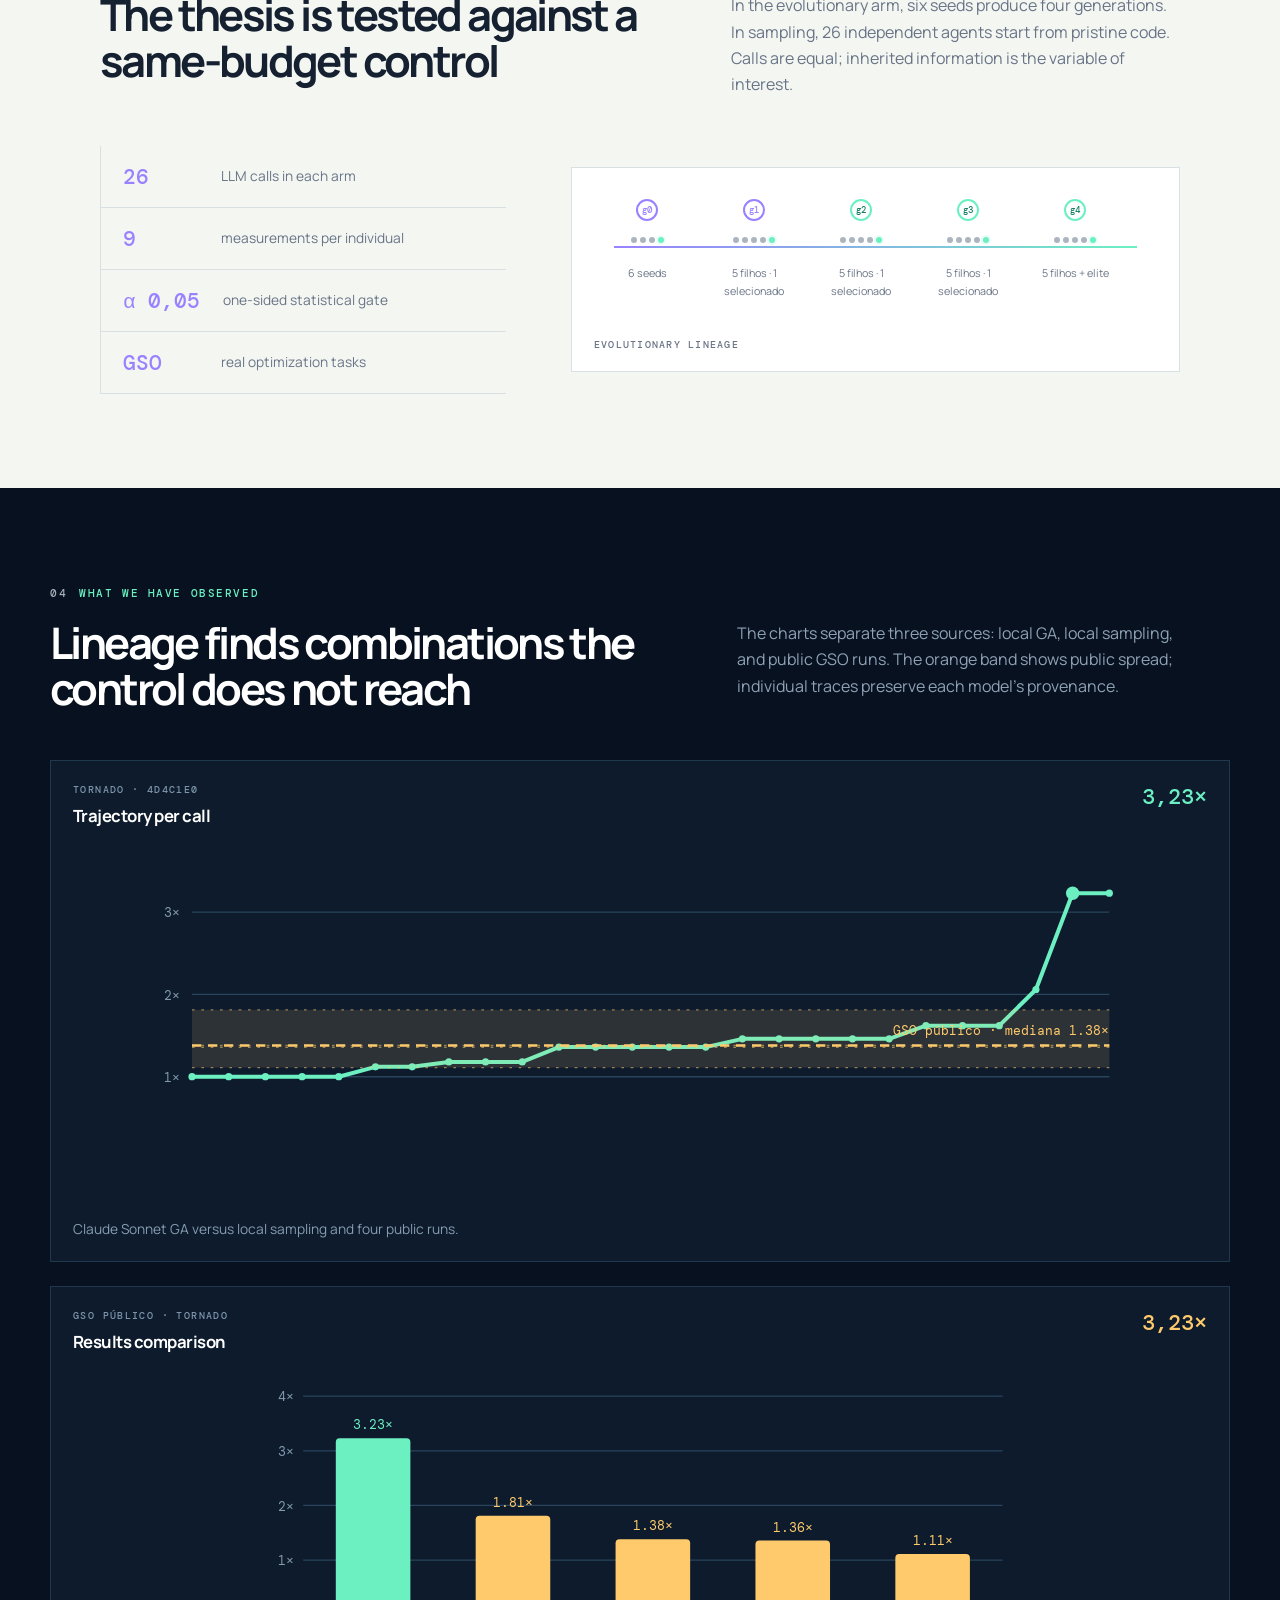
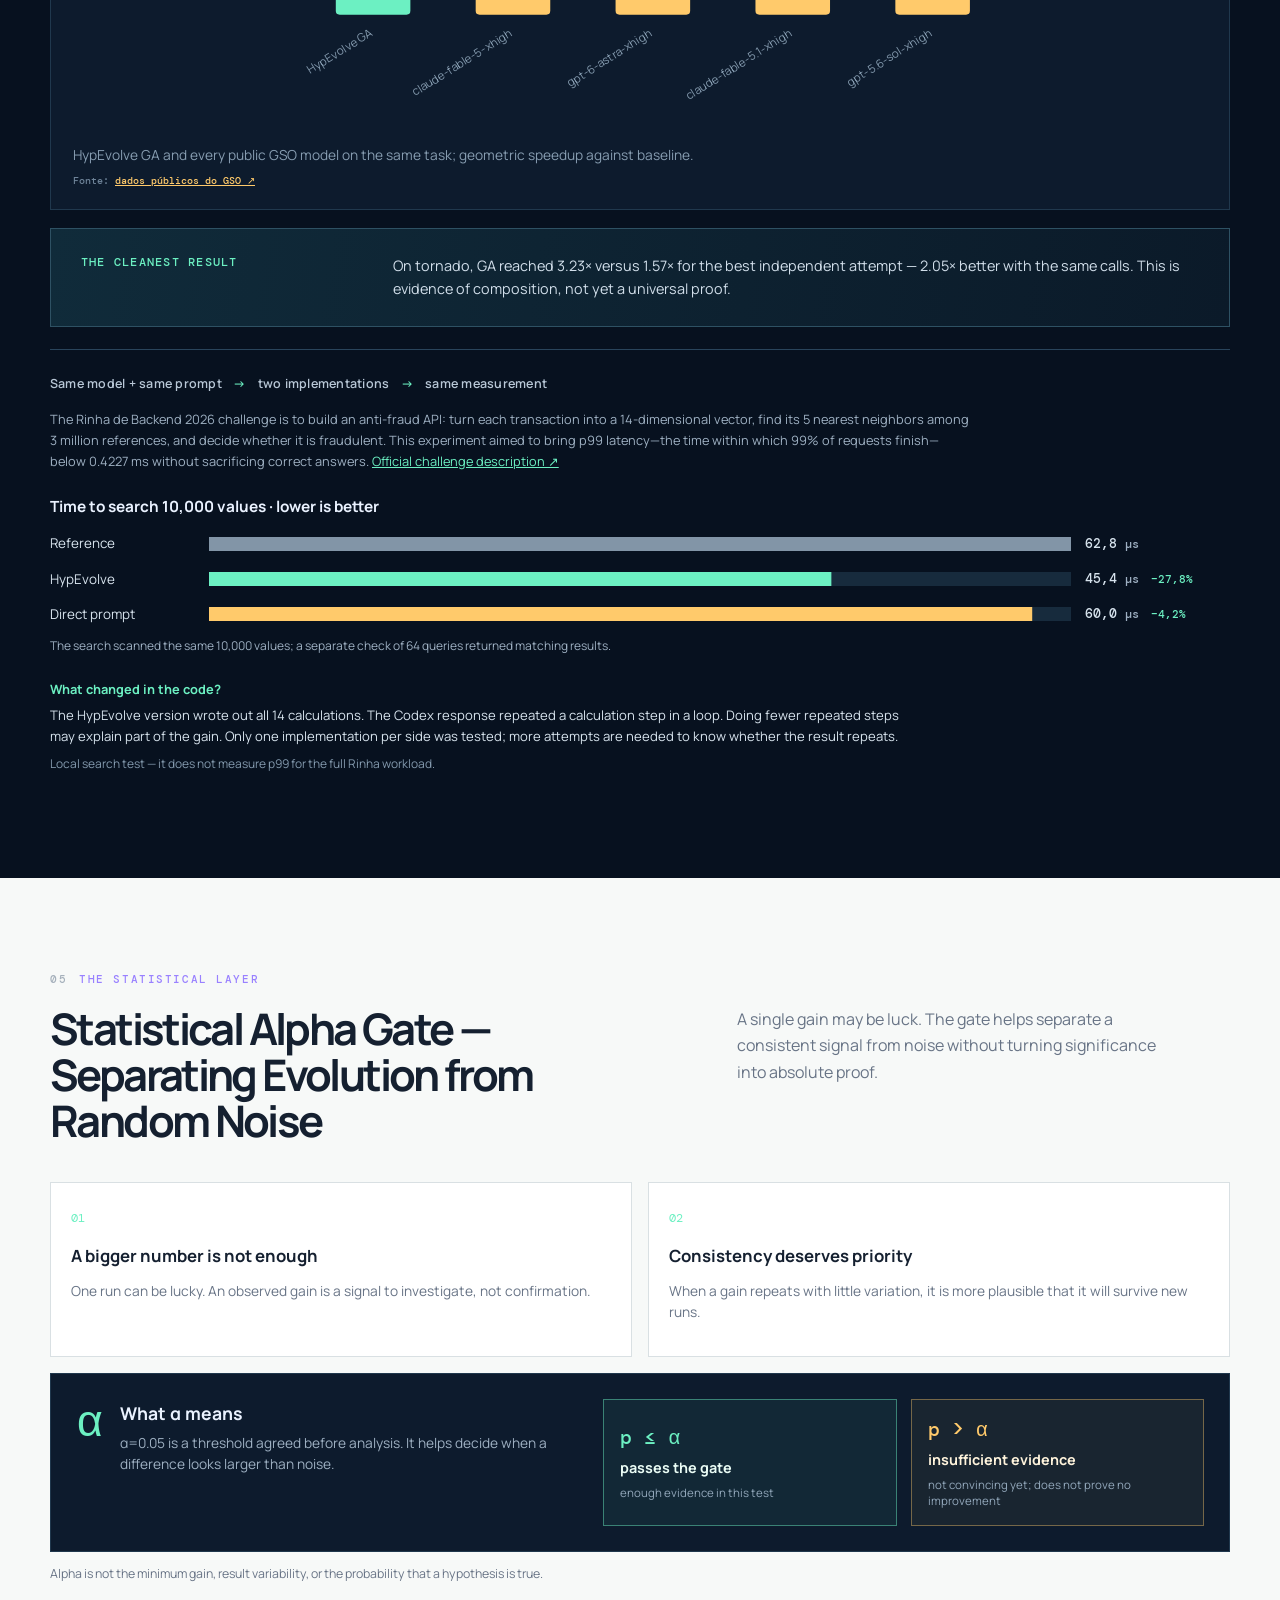
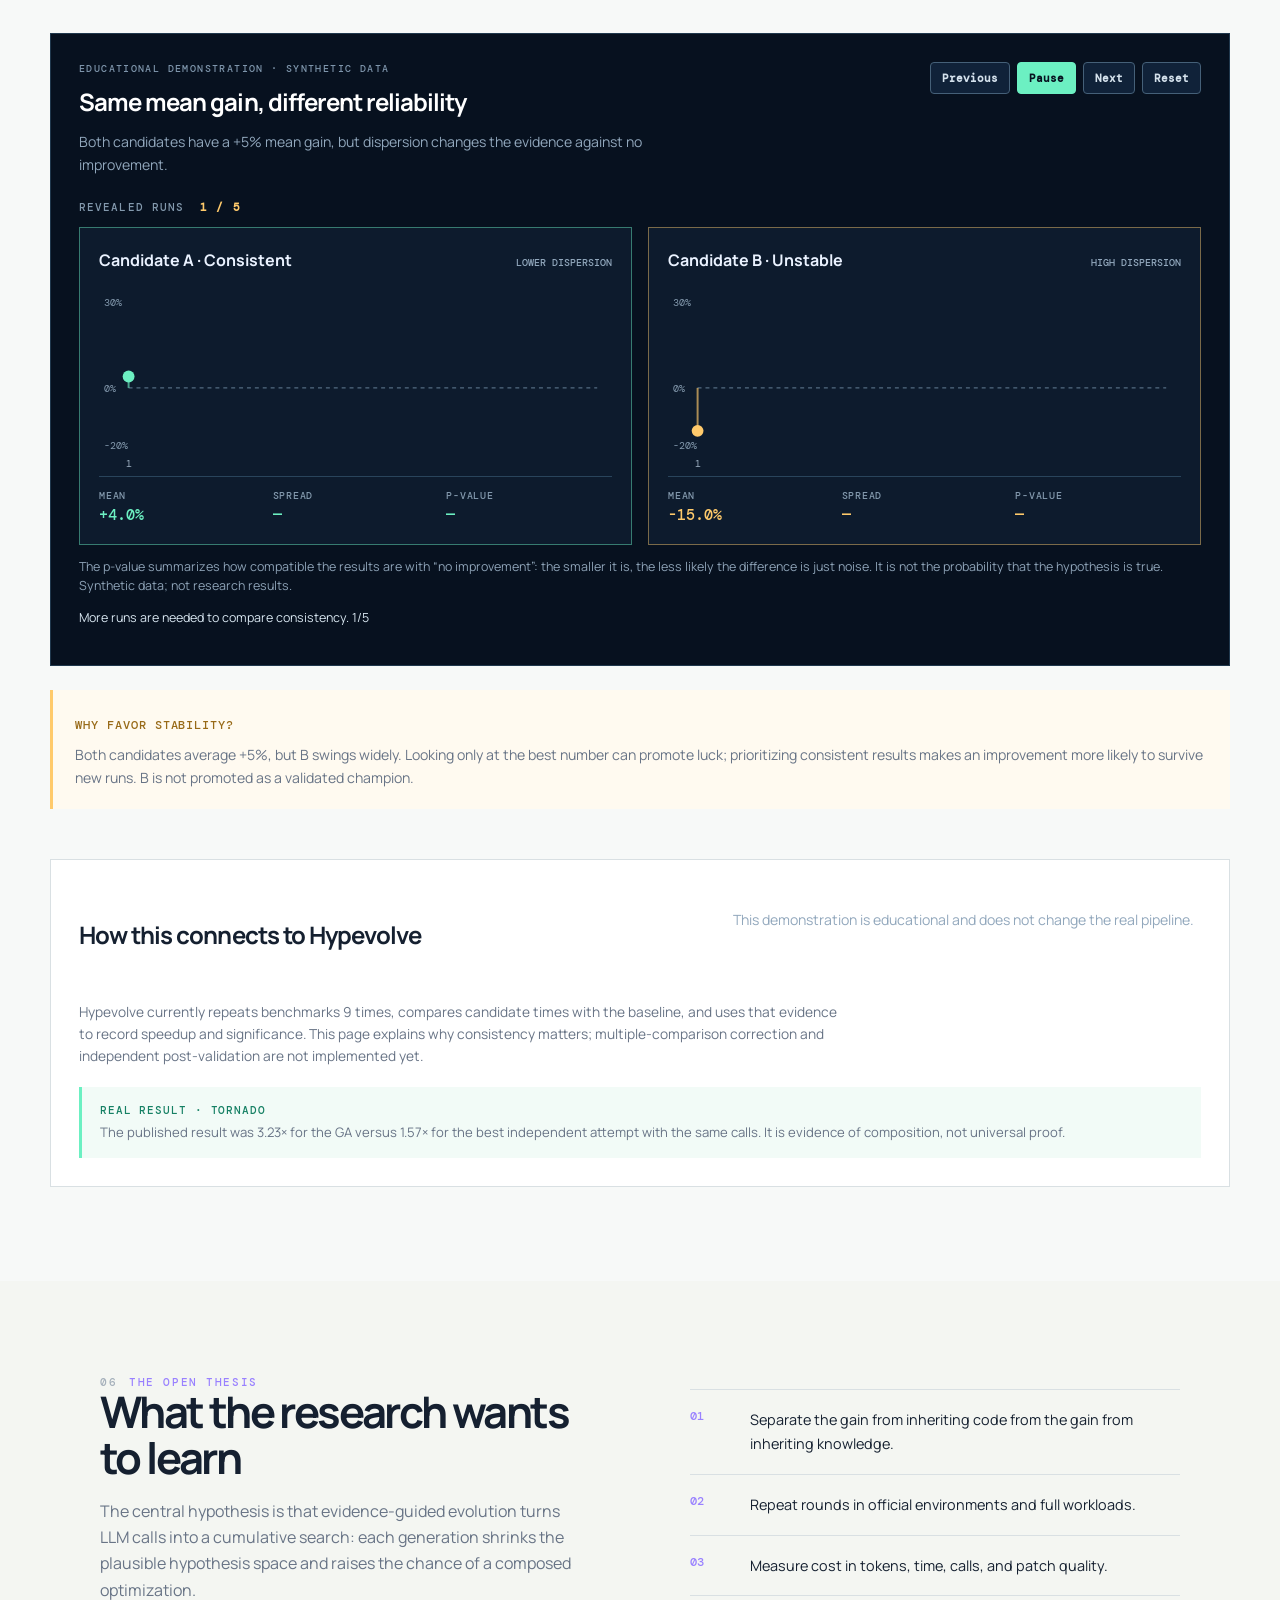
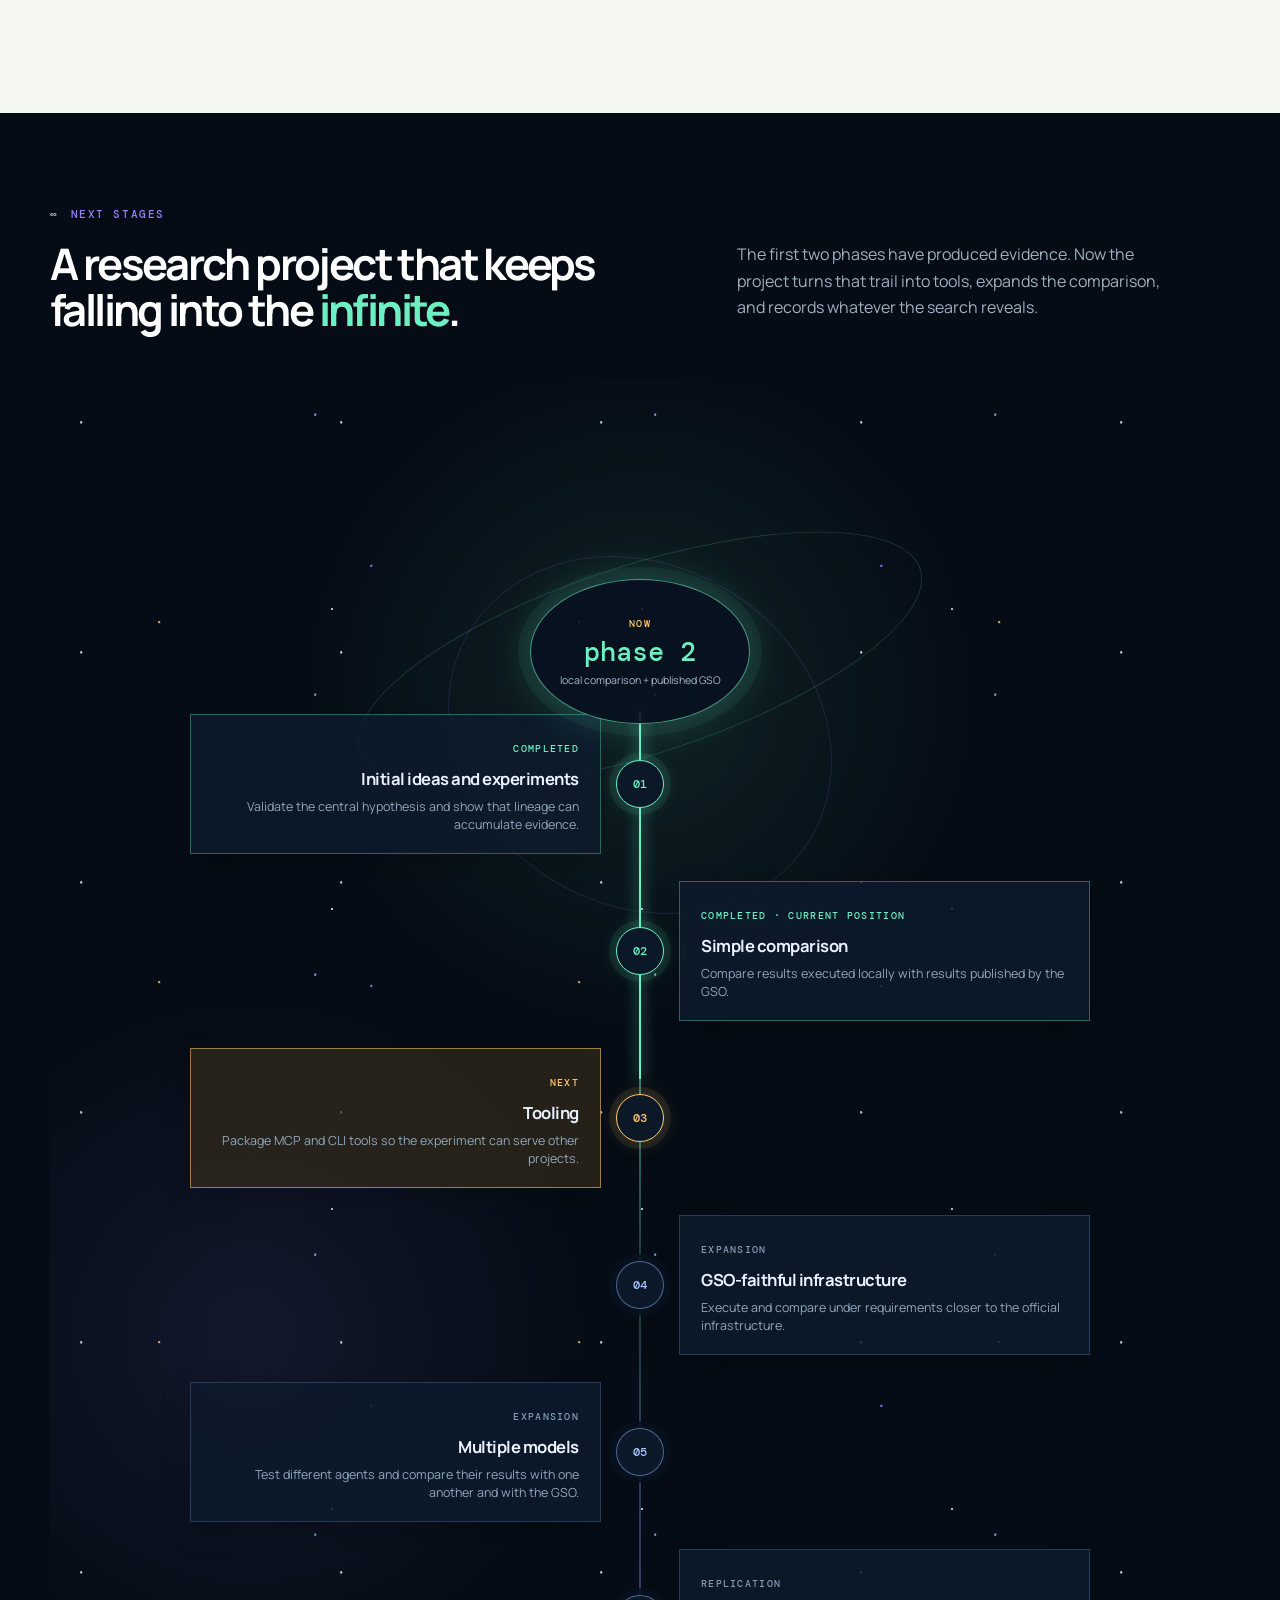
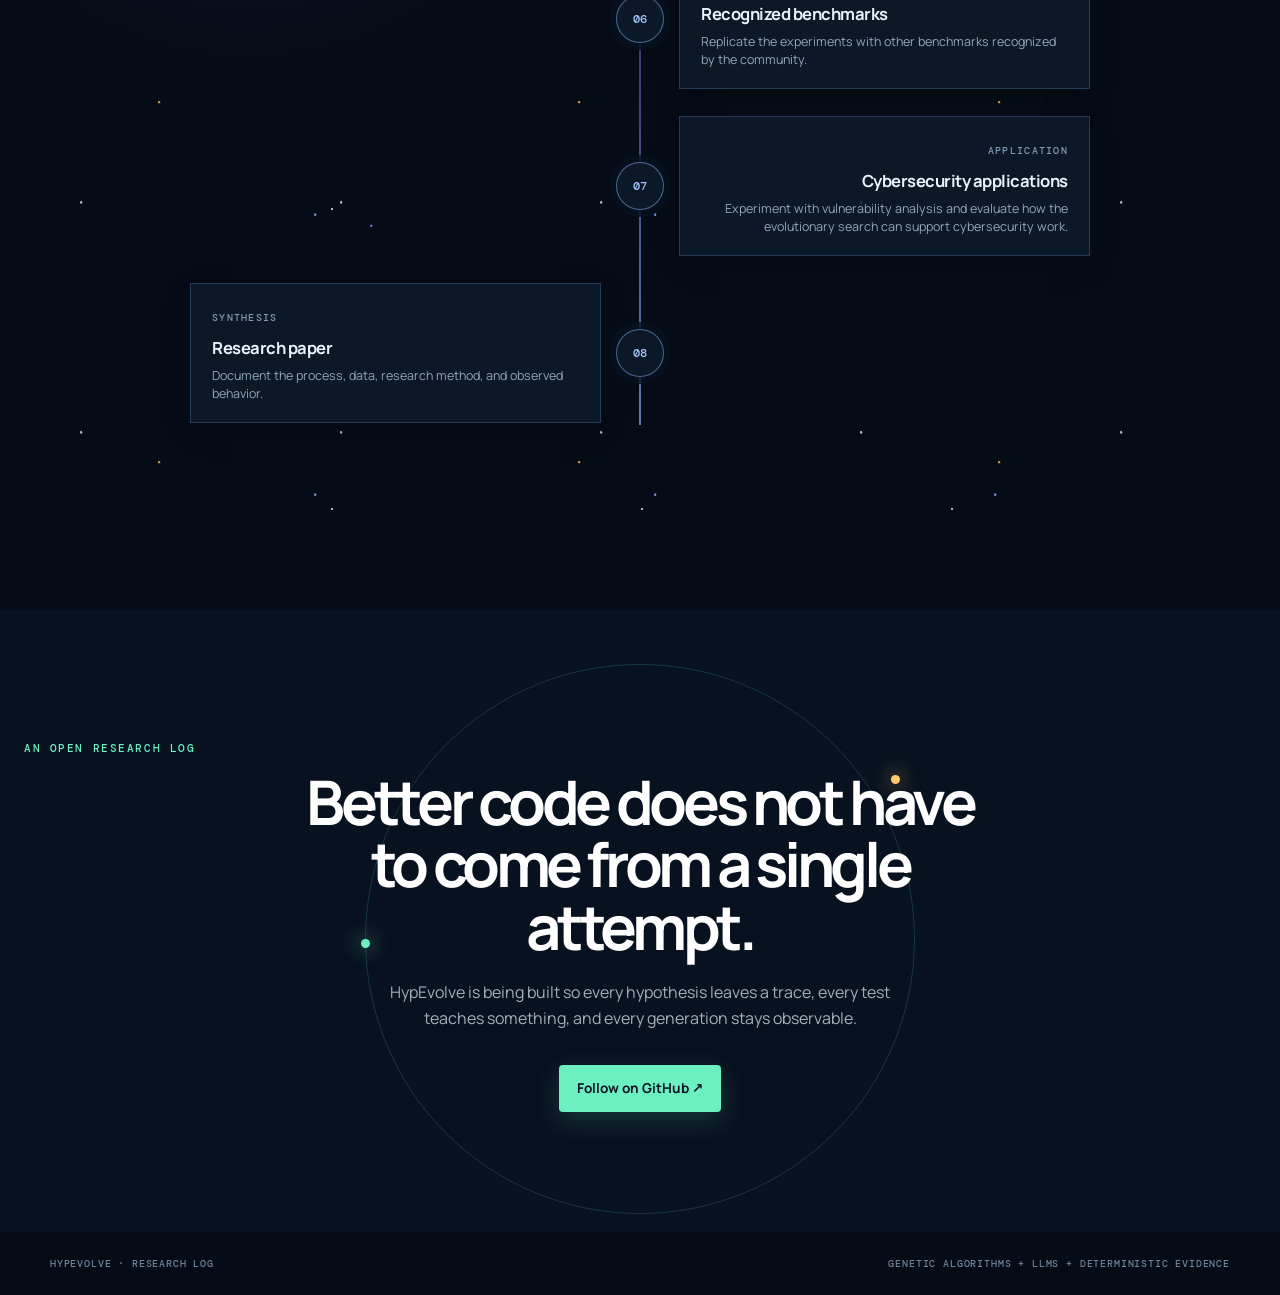
==== commit fe9186cd: "fix: translate roadmap navigation label" ====
--- a/docs/index.html
+++ b/docs/index.html
@@ -14,7 +14,7 @@
   <header class="topbar">
     <a class="brand" href="#top" aria-label="HypEvolve home"><span class="brand-mark"><i></i><i></i><i></i></span><span>Hyp<span>Evolve</span></span></a>
     <nav class="nav" aria-label="Primary navigation">
-      <a href="#why" data-i18n="navWhy">Por quê</a><a href="#how" data-i18n="navHow">Como funciona</a><a href="#experiment" data-i18n="navExperiment">Experimento</a><a href="#results" data-i18n="navResults">Resultados</a><a href="#alpha-gate" data-i18n="navAlpha">Portão α</a><a href="#roadmap">Fases</a>
+      <a href="#why" data-i18n="navWhy">Por quê</a><a href="#how" data-i18n="navHow">Como funciona</a><a href="#experiment" data-i18n="navExperiment">Experimento</a><a href="#results" data-i18n="navResults">Resultados</a><a href="#alpha-gate" data-i18n="navAlpha">Portão α</a><a href="#roadmap" data-i18n="navRoadmap">Fases</a>
     </nav>
     <label class="language"><span class="sr-only">Language</span><select id="language"><option value="pt">PT</option><option value="en">EN</option><option value="es">ES</option><option value="zh">中文</option><option value="ja">日本語</option></select></label>
   </header>
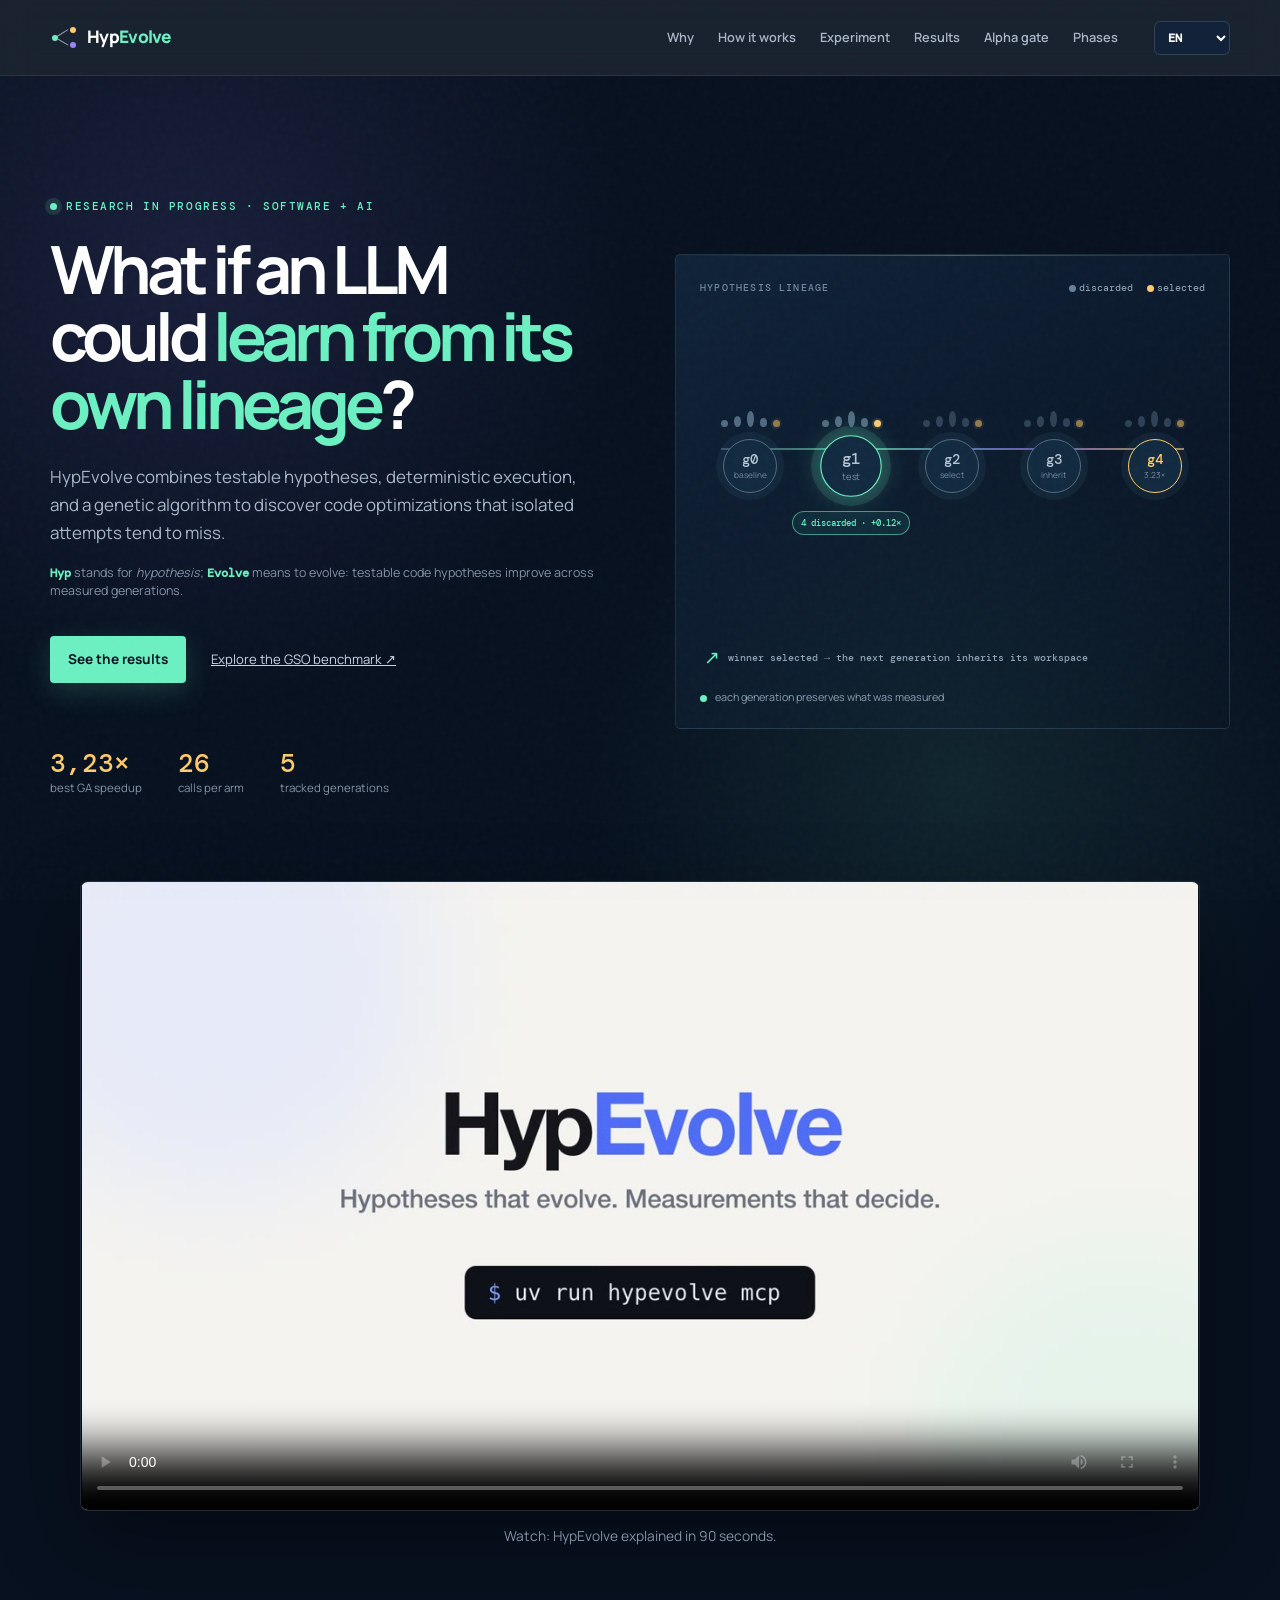
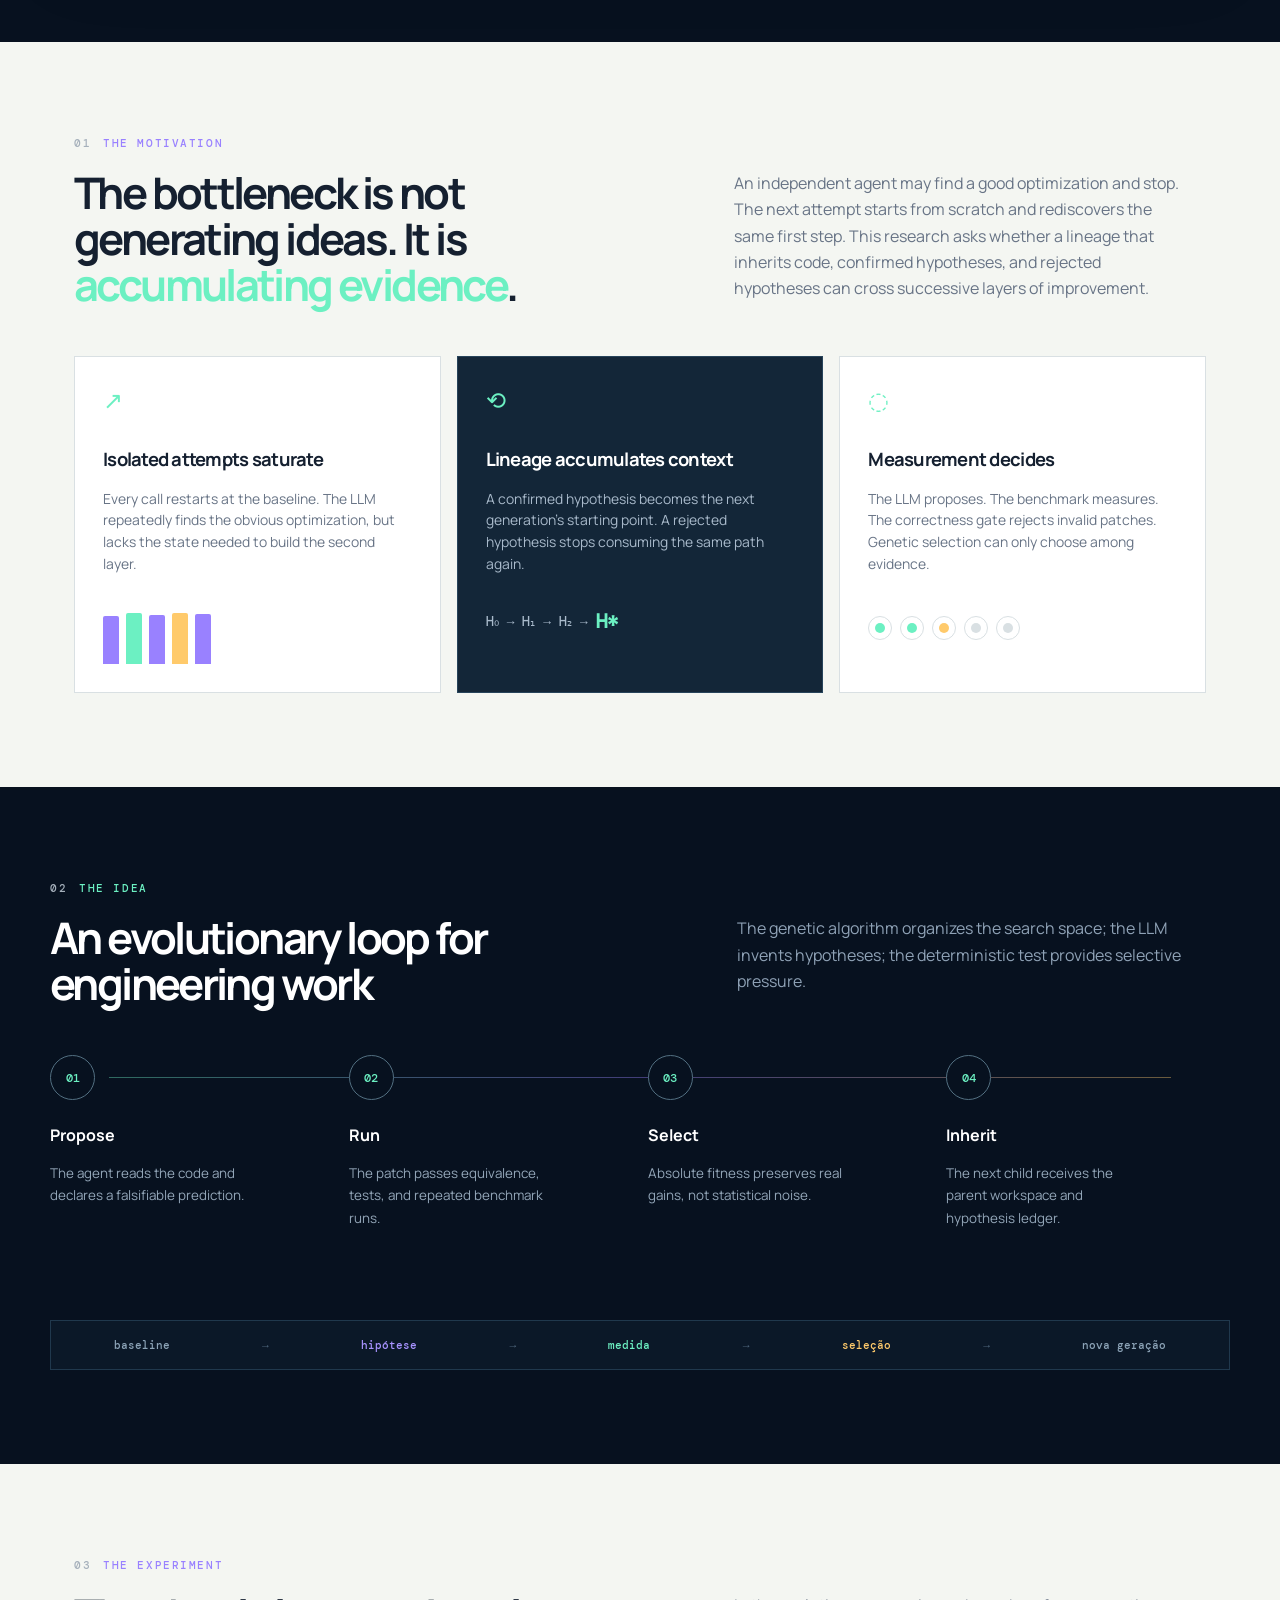
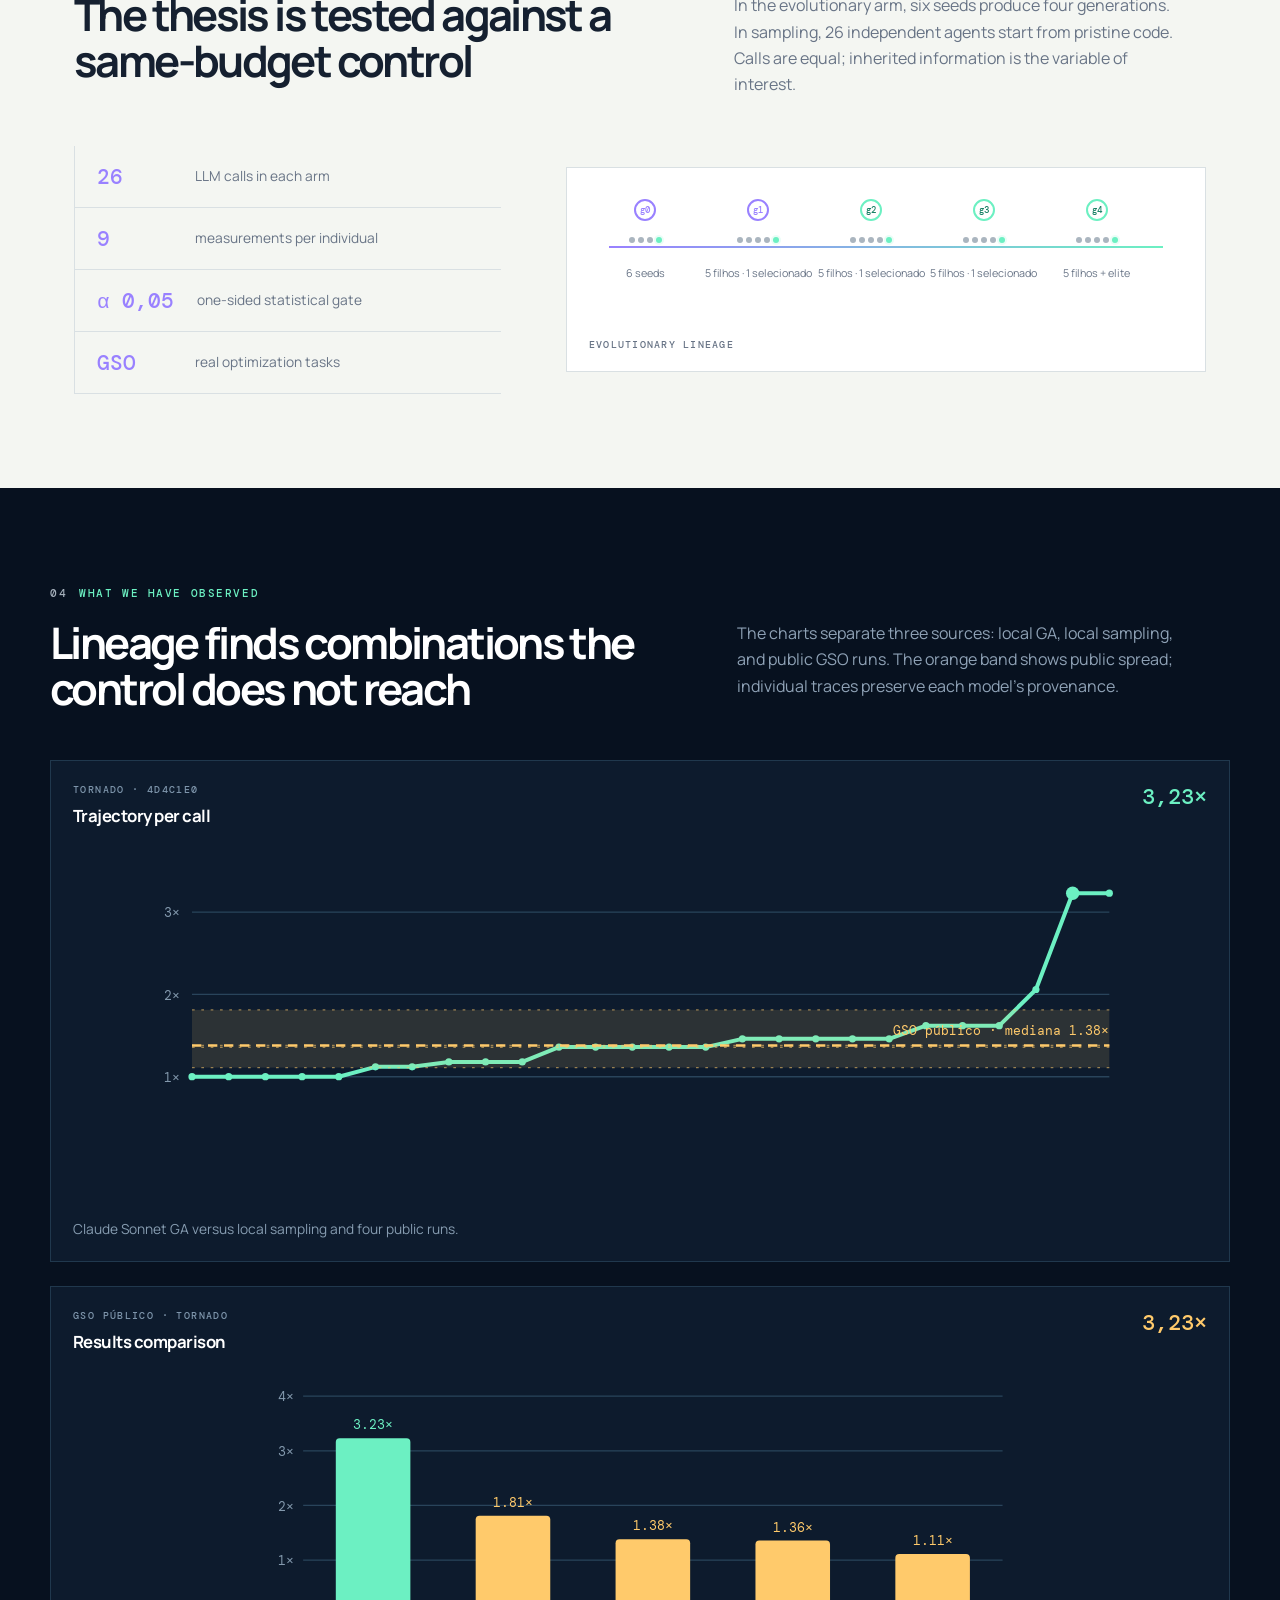
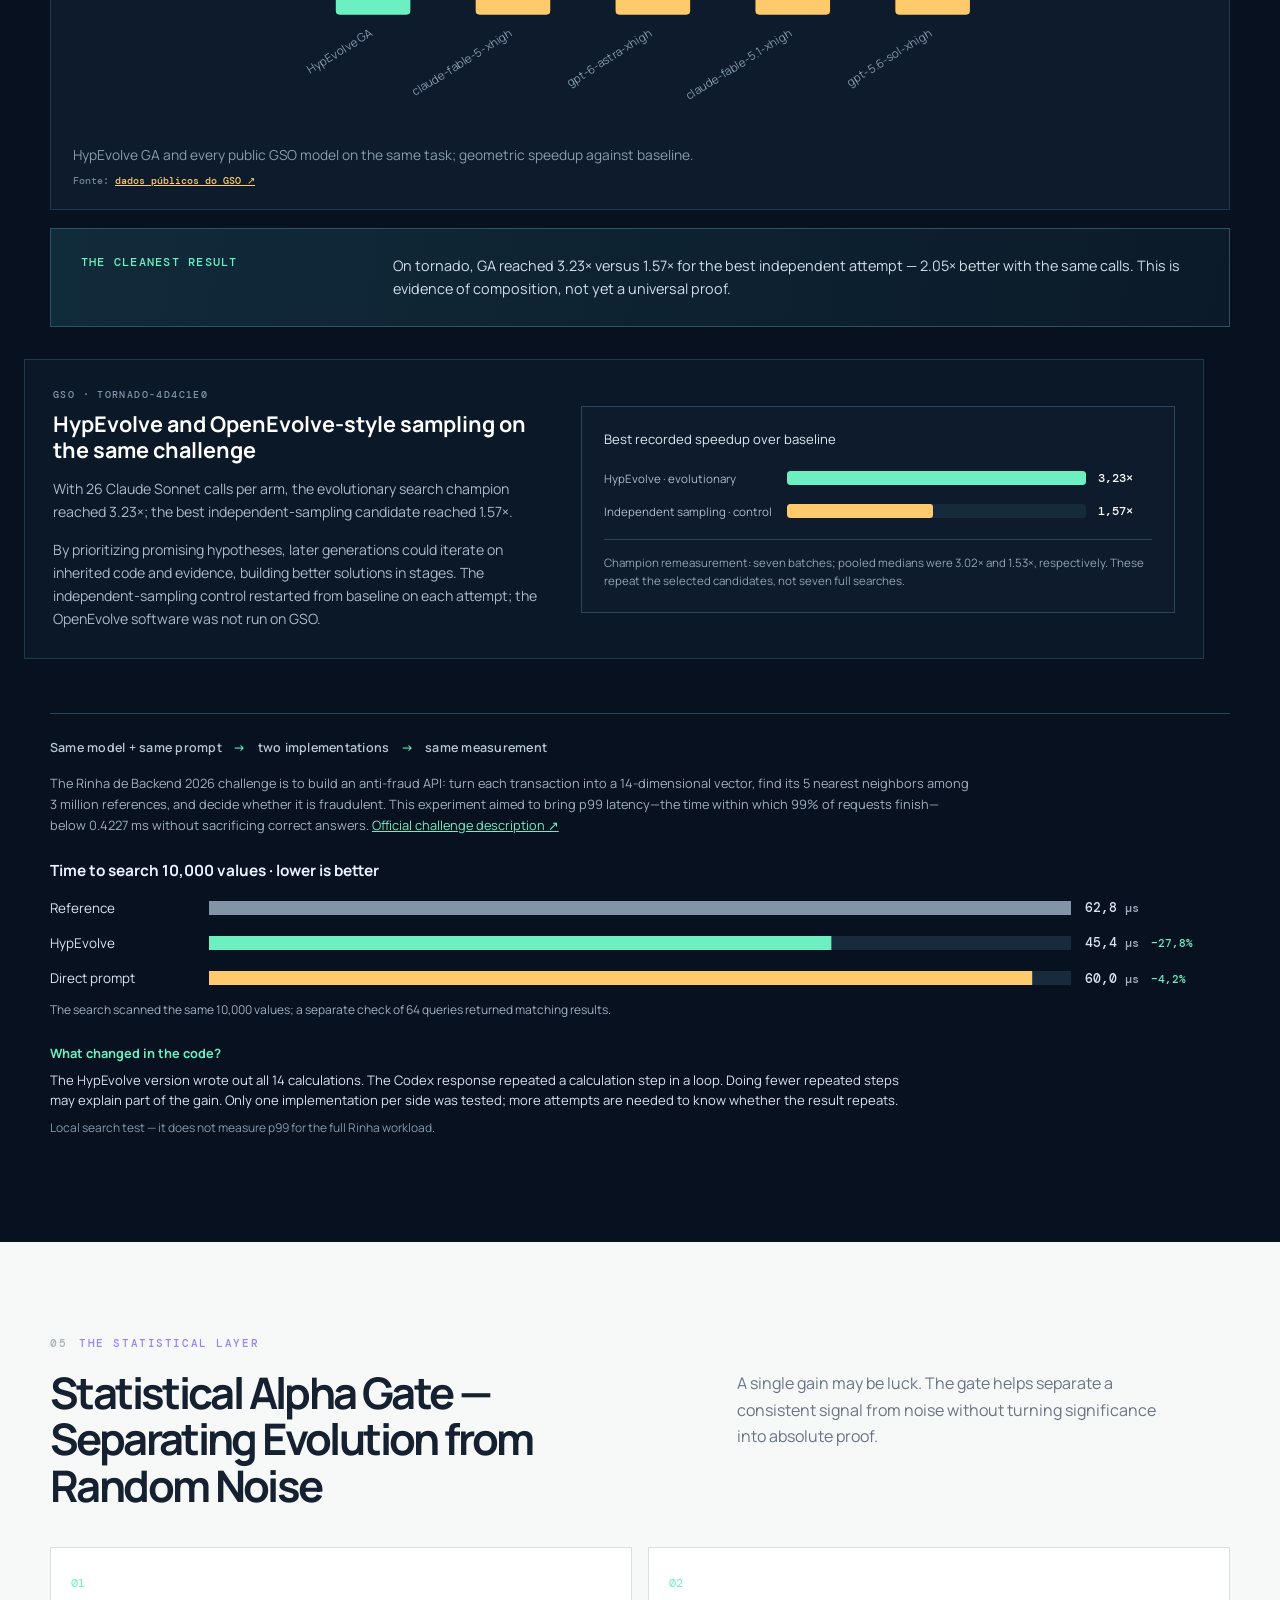
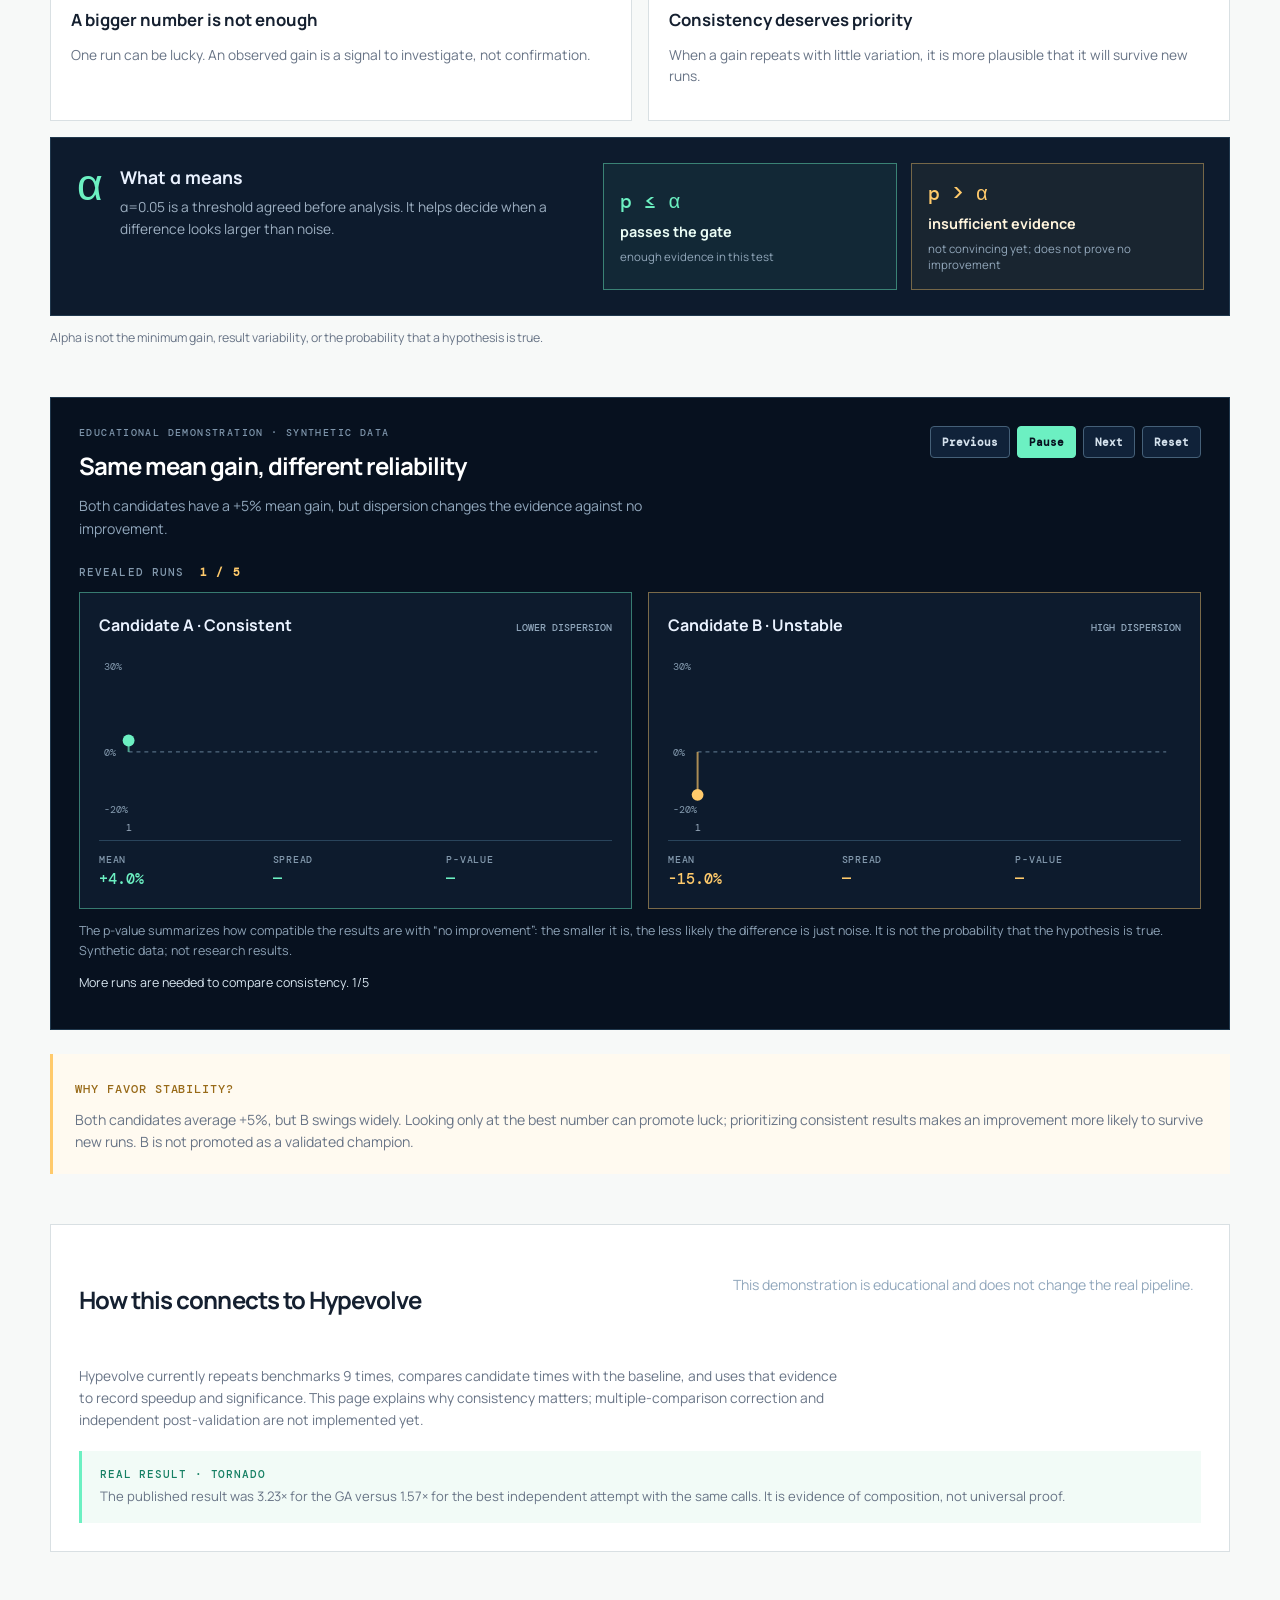
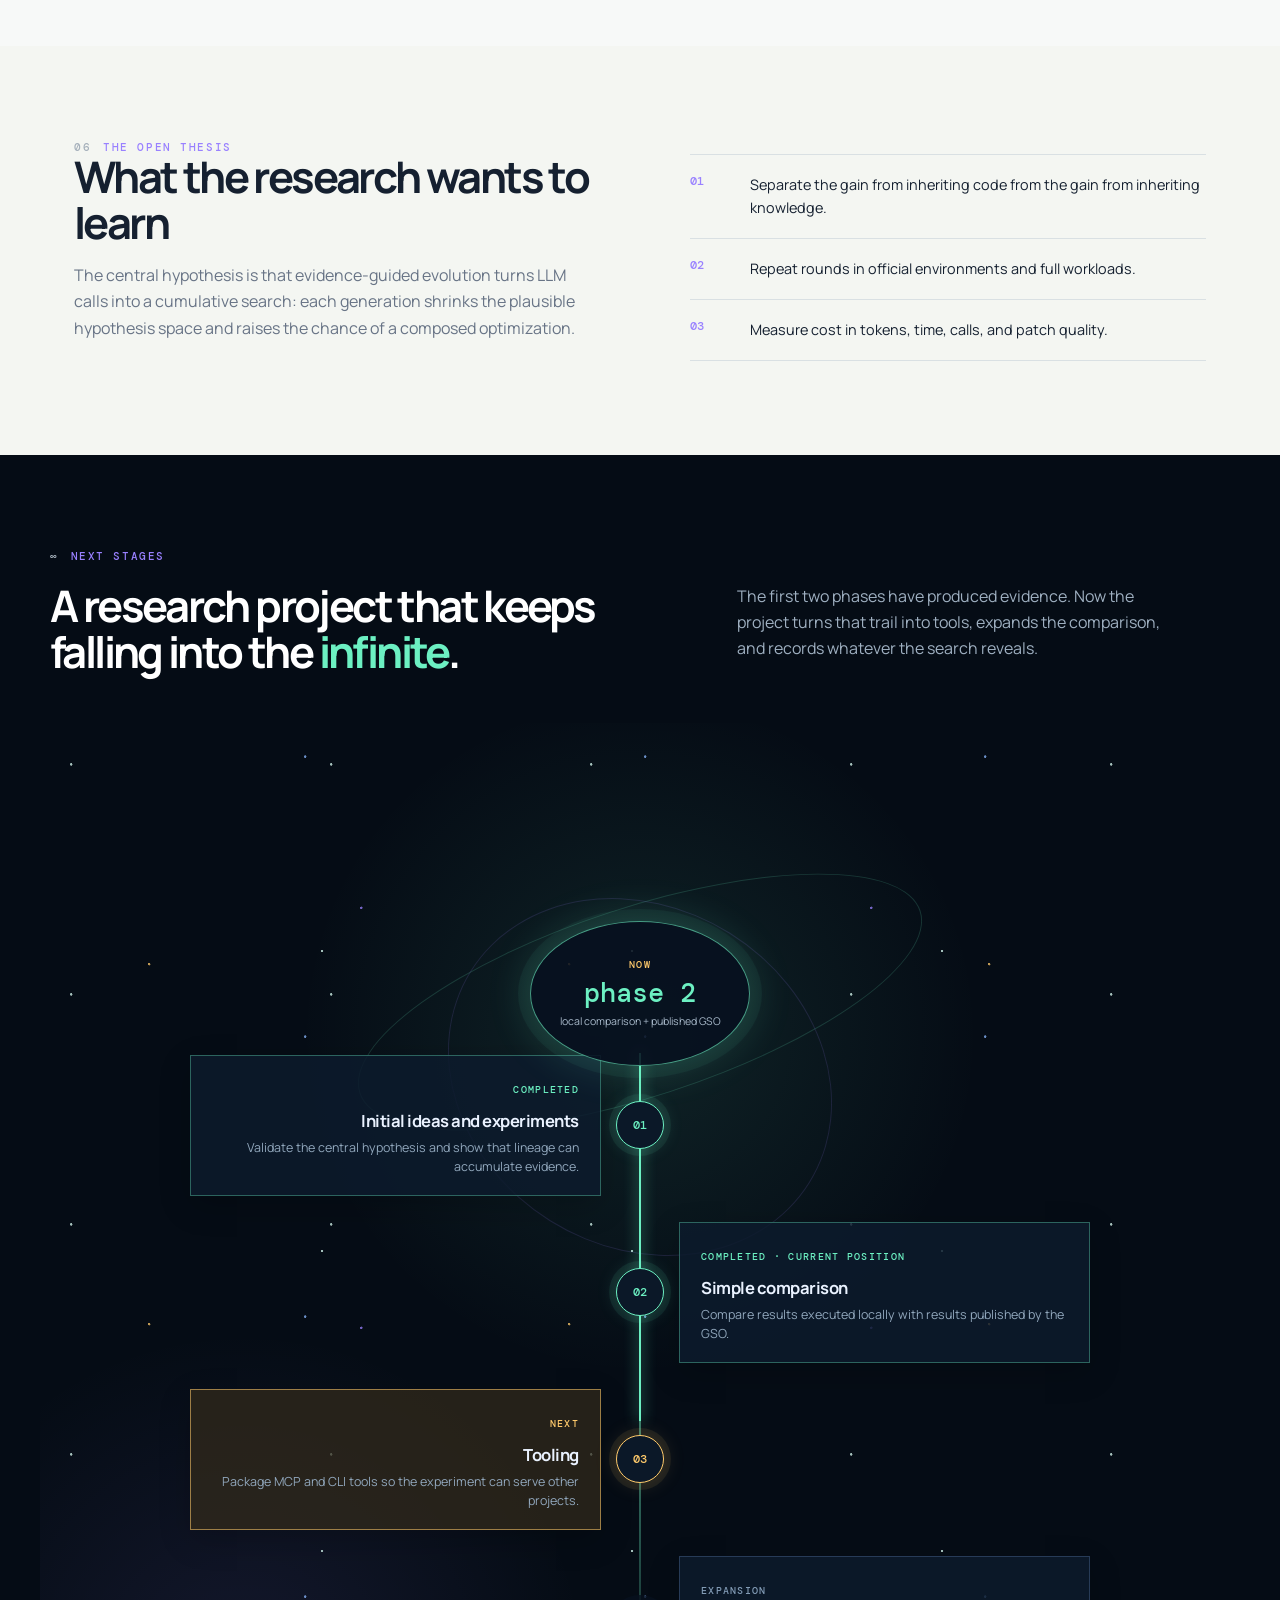
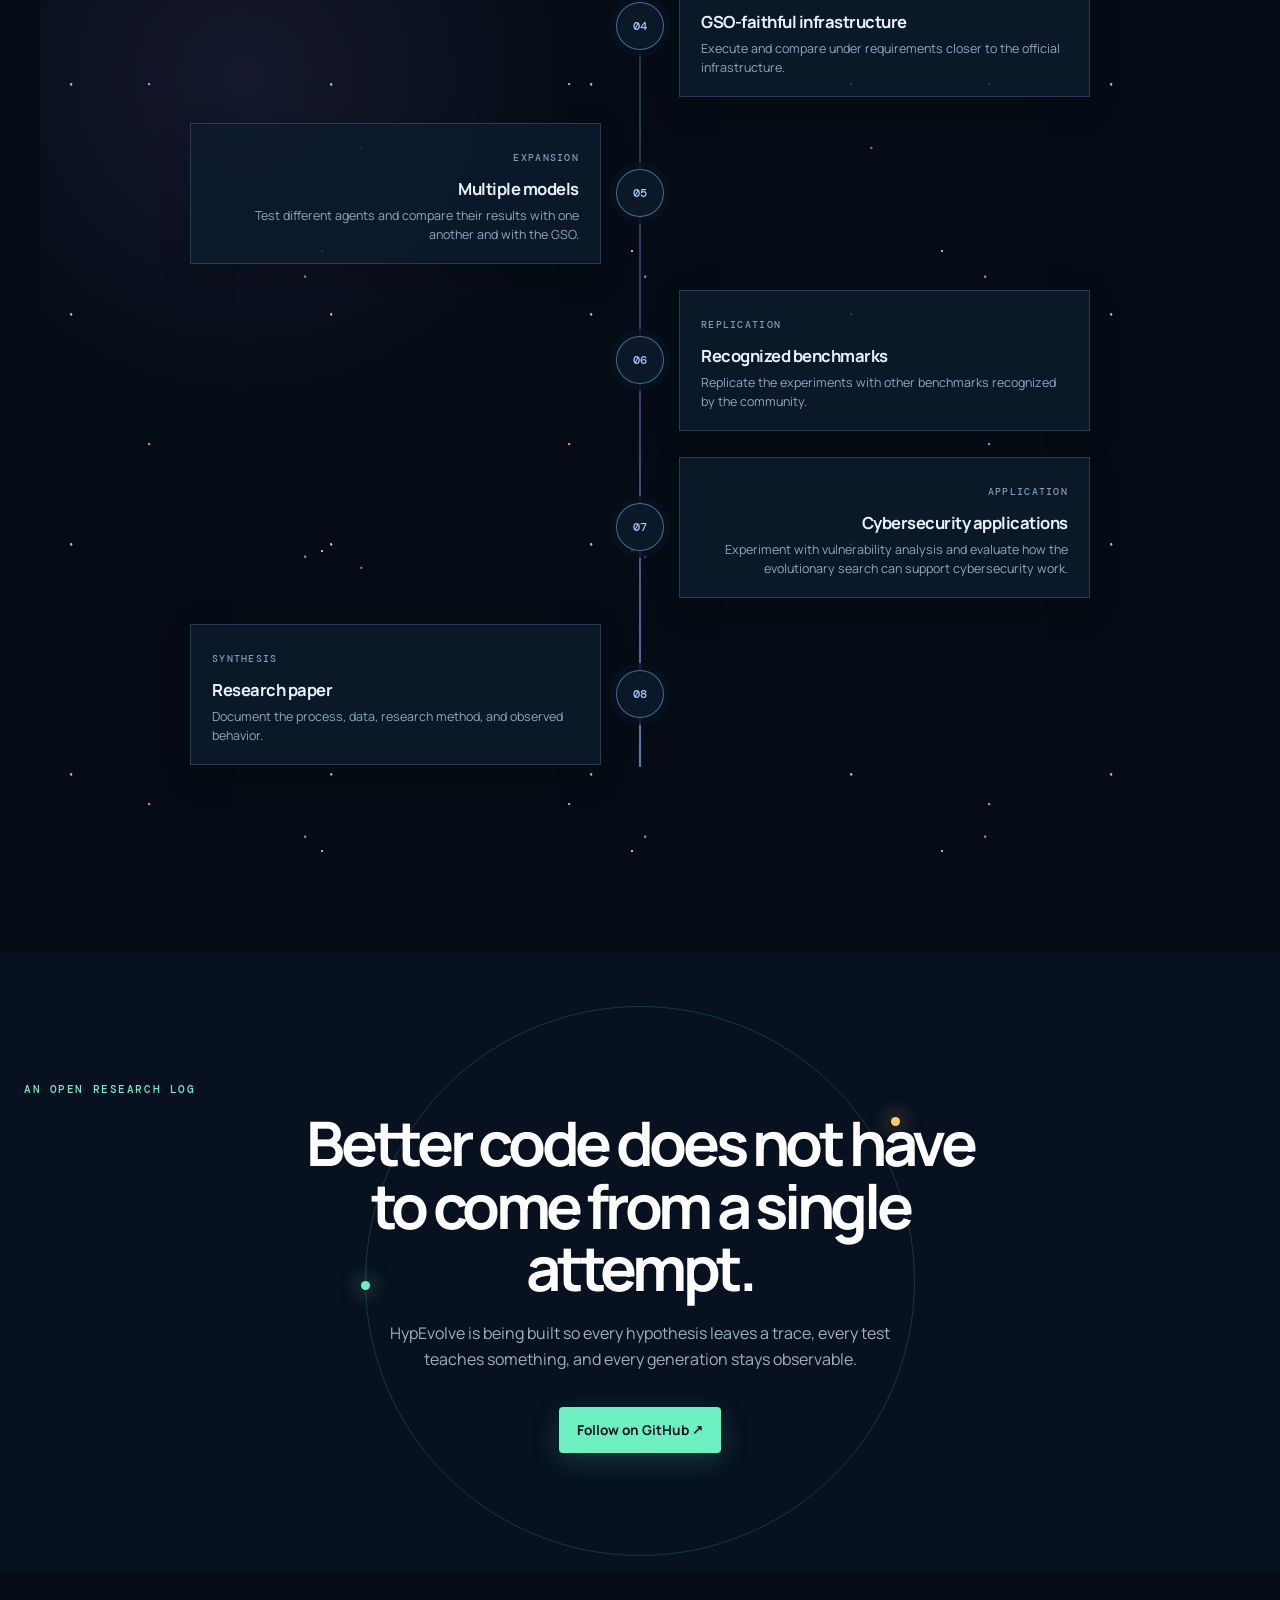
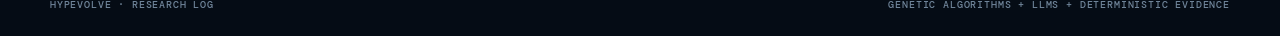
==== commit 41345423: "docs: compare HypEvolve and sampling on GSO Tornado" ====
--- a/docs/index.html
+++ b/docs/index.html
@@ -71,6 +71,10 @@
       <div class="section-heading"><h2 data-i18n="resultsTitle">A linhagem encontra combinações que o controle não alcança</h2><p data-i18n="resultsLead">Os gráficos separam três fontes: GA local, amostragem local e execuções públicas do GSO. A faixa laranja mostra a distribuição pública; os pontos individuais preservam a proveniência de cada modelo.</p></div>
       <div class="chart-grid"><figure class="chart-card"><div class="chart-head"><div><span class="chart-label">TORNADO · 4D4C1E0</span><h3 data-i18n="chartLineTitle">Trajetória por chamada</h3></div><span class="chart-value">3,23×</span></div><div id="trajectory-tornado" class="chart" role="img" aria-label="Tornado trajectory chart"></div><figcaption data-i18n="tornadoCaption">GA Claude Sonnet contra amostragem local e quatro execuções públicas.</figcaption></figure><figure class="chart-card"><div class="chart-head"><div><span class="chart-label">GSO PÚBLICO · TORNADO</span><h3 data-i18n="chartBarTitle">HypEvolve contra cada modelo</h3></div><span class="chart-value gold">3,23×</span></div><div id="comparison-tornado" class="chart" role="img" aria-label="Comparação do HypEvolve com cada modelo público do GSO"></div><figcaption data-i18n="tornadoBarCaption">HypEvolve GA e cada modelo público do GSO na mesma tarefa; speedup geométrico contra o baseline.</figcaption><small class="chart-source">Fonte: <a href="https://github.com/gso-bench/gso-experiments/tree/main/results/reports" target="_blank" rel="noreferrer">dados públicos do GSO ↗</a></small></figure></div>
       <div class="result-callout"><strong data-i18n="resultCalloutTitle">O resultado mais limpo</strong><p data-i18n="resultCallout">No tornado, o GA chegou a 3,23× contra 1,57× da melhor tentativa independente — 2,05× melhor com o mesmo número de chamadas. É evidência de composição, não ainda uma prova universal.</p></div>
+      <section class="gso-compare" aria-labelledby="gsoCompareTitle">
+        <div class="gso-compare-copy"><span class="chart-label">GSO · TORNADO-4D4C1E0</span><h3 id="gsoCompareTitle" data-i18n="gsoCompareTitle">HypEvolve e amostragem OpenEvolve-style no mesmo desafio</h3><p data-i18n="gsoCompareLead">Com 26 chamadas Claude Sonnet por braço, o campeão da busca evolutiva chegou a 3,23×; o melhor da amostragem independente, a 1,57×.</p><p class="gso-compare-explanation" data-i18n="gsoCompareMechanism">Ao priorizar hipóteses promissoras, as gerações seguintes puderam iterar sobre código e evidências herdados, construindo soluções melhores em etapas. Neste controle inspirado na amostragem independente, cada tentativa partiu do baseline; o software OpenEvolve não foi executado no GSO.</p></div>
+        <figure class="gso-compare-chart" aria-describedby="gsoCompareNote"><figcaption data-i18n="gsoCompareChartTitle">Melhor speedup registrado sobre o baseline</figcaption><div class="gso-bar-row"><span data-i18n="gsoHypLabel">HypEvolve · evolutivo</span><div class="gso-bar-track"><span class="gso-bar-fill gso-hyp-fill" style="--bar-width:100%"></span></div><strong>3,23×</strong></div><div class="gso-bar-row"><span data-i18n="gsoOpenLabel">Amostragem independente · controle</span><div class="gso-bar-track"><span class="gso-bar-fill gso-open-fill" style="--bar-width:48.7%"></span></div><strong>1,57×</strong></div><p id="gsoCompareNote" class="gso-compare-note" data-i18n="gsoCompareRepeat">Repetição dos campeões: sete lotes; medianas de 3,02× e 1,53×, respectivamente. Isso repete os candidatos escolhidos, não sete buscas completas.</p></figure>
+      </section>
       <div class="rinha-case">
         <p class="rinha-process" data-i18n="rinhaProcess">Mesmo modelo + mesmo prompt <span aria-hidden="true">→</span> dois códigos <span aria-hidden="true">→</span> mesma medição</p>
         <p class="rinha-context" data-i18n="rinhaContext">O desafio Rinha de Backend 2026 é construir uma API antifraude: converter cada transação em um vetor de 14 dimensões, encontrar os 5 vizinhos mais próximos entre 3 milhões de referências e decidir se a compra é fraude. Neste experimento, o objetivo era reduzir o p99 — tempo abaixo do qual 99% das requisições terminam — para menos de 0,4227 ms, sem sacrificar a resposta correta. <a href="https://github.com/zanfranceschi/rinha-de-backend-2026/blob/main/docs/br/README.md" target="_blank" rel="noreferrer">Ver descrição oficial ↗</a></p>
--- a/docs/site.css
+++ b/docs/site.css
@@ -1,5 +1,5 @@
 @import url('https://fonts.googleapis.com/css2?family=DM+Mono:wght@400;500&family=Manrope:wght@400;500;600;700;800&display=swap');
-:root{--bg:#07111f;--paper:#f4f6f2;--ink:#152030;--muted:#687486;--line:#d9e0e3;--mint:#6cf0c2;--gold:#ffca6b;--violet:#9981ff;--blue:#8ab8ff;--dark-card:#0d1b2d;--max:1180px;--sans:'Manrope',system-ui,sans-serif;--mono:'DM Mono',monospace}*{box-sizing:border-box}html{scroll-behavior:smooth}body{margin:0;background:var(--paper);color:var(--ink);font-family:var(--sans);font-size:16px;line-height:1.65;overflow-x:hidden}.noise{position:fixed;inset:0;pointer-events:none;opacity:.035;background-image:url("data:image/svg+xml,%3Csvg viewBox='0 0 160 160' xmlns='http://www.w3.org/2000/svg'%3E%3Cfilter id='n'%3E%3CfeTurbulence type='fractalNoise' baseFrequency='.9' numOctaves='3' stitchTiles='stitch'/%3E%3C/filter%3E%3Crect width='100%25' height='100%25' filter='url(%23n)' opacity='.7'/%3E%3C/svg%3E");z-index:10}.sr-only{position:absolute;width:1px;height:1px;clip:rect(0,0,0,0);overflow:hidden}.topbar{height:76px;background:rgba(7,17,31,.92);backdrop-filter:blur(14px);color:#fff;display:flex;align-items:center;padding:0 max(24px,calc((100vw - var(--max))/2));gap:36px;position:sticky;top:0;z-index:20;border-bottom:1px solid rgba(255,255,255,.08)}.brand{color:#fff;text-decoration:none;font-weight:800;font-size:1.08rem;letter-spacing:-.04em;display:flex;align-items:center;gap:10px}.brand>span:last-child span{color:var(--mint)}.brand-mark{width:27px;height:27px;display:flex;align-items:center;justify-content:center;position:relative}.brand-mark i{display:block;width:6px;height:6px;border-radius:50%;position:absolute;background:var(--mint)}.brand-mark i:nth-child(1){left:2px;top:11px}.brand-mark i:nth-child(2){right:1px;top:3px;background:var(--gold)}.brand-mark i:nth-child(3){right:1px;bottom:3px;background:var(--violet)}.brand-mark:before,.brand-mark:after{content:'';height:1px;width:13px;position:absolute;left:7px;background:#8da0b8;transform-origin:left}.brand-mark:before{top:12px;transform:rotate(-32deg)}.brand-mark:after{top:14px;transform:rotate(31deg)}.nav{margin-left:auto;display:flex;gap:24px}.nav a{color:#a9b6c8;text-decoration:none;font-size:.8rem;font-weight:600}.nav a:hover{color:var(--mint)}.language select{border:1px solid #304257;color:#fff;background:#122239;border-radius:6px;padding:7px 9px;font:600 .73rem var(--mono)}.hero{background:var(--bg);color:#fff;min-height:700px;padding-top:112px!important;padding-bottom:94px!important;position:relative;isolation:isolate}.hero:before{content:'';position:absolute;inset:0;background:radial-gradient(circle at 75% 45%,rgba(108,240,194,.09),transparent 29%),radial-gradient(circle at 15% 12%,rgba(153,129,255,.12),transparent 25%);z-index:-1}.section-grid,.section{padding:94px max(24px,calc((100vw - var(--max))/2))}.section-grid{display:grid;grid-template-columns:1fr 1fr;gap:70px;align-items:center}.eyebrow,.chart-label,.section-kicker{font:500 .7rem var(--mono);letter-spacing:.14em;text-transform:uppercase}.eyebrow{color:var(--mint);display:flex;align-items:center;gap:9px}.pulse{width:7px;height:7px;background:var(--mint);border-radius:50%;box-shadow:0 0 0 5px rgba(108,240,194,.13);animation:pulse 2.2s infinite}.hero h1{font-size:clamp(2.7rem,5.2vw,5.25rem);line-height:1.01;letter-spacing:-.075em;margin:22px 0 26px;max-width:760px}.hero h1 em,.section-heading h2 em{color:var(--mint);font-style:normal}.hero-lede{color:#a8b7c8;max-width:600px;font-size:1.06rem}.hero-actions{display:flex;align-items:center;gap:25px;margin-top:35px}.button{display:inline-flex;text-decoration:none;padding:12px 18px;border-radius:4px;font-weight:700;font-size:.85rem}.button.primary{color:var(--bg);background:var(--mint);box-shadow:0 8px 28px rgba(108,240,194,.18)}.button.primary:hover{background:#b0ffe3;transform:translateY(-2px)}.text-link{color:#c7d4e5;font-size:.82rem}.hero-stats{display:flex;gap:36px;margin-top:63px}.hero-stats div{display:flex;flex-direction:column}.hero-stats strong{font:500 1.65rem var(--mono);color:var(--gold)}.hero-stats span{font-size:.72rem;color:#8292a6;max-width:110px;line-height:1.35}.hero-visual{height:475px;position:relative;overflow:hidden;border:1px solid rgba(151,174,198,.17);background:linear-gradient(145deg,rgba(19,41,65,.76),rgba(7,17,31,.15));border-radius:5px}.hero-visual:after{content:'';position:absolute;inset:0;background:linear-gradient(90deg,transparent 49.8%,rgba(145,184,220,.06) 50%,transparent 50.2%),linear-gradient(0deg,transparent 49.8%,rgba(145,184,220,.06) 50%,transparent 50.2%);background-size:48px 48px;opacity:.35}.hero-lines{position:absolute;inset:0;width:100%;height:100%;z-index:1}.hero-lines path{fill:none;stroke:#6d8399;stroke-width:1.5;stroke-dasharray:4 7;animation:dash 7s linear infinite}.gene-node{width:80px;height:80px;border-radius:50%;display:flex;flex-direction:column;align-items:center;justify-content:center;position:absolute;z-index:2;background:#132b42;border:1px solid #3d6174;box-shadow:0 0 0 8px rgba(38,77,101,.16),0 0 25px rgba(108,240,194,.12);animation:float 5s ease-in-out infinite}.gene-node b{font:500 1.08rem var(--mono);color:var(--mint)}.gene-node small{color:#9bb0c2;font-size:.63rem}.node-root{left:16%;top:40%;animation-delay:-1s}.node-a{left:59%;top:17%;border-color:#927dff}.node-a b{color:var(--violet)}.node-b{right:19%;top:43%;border-color:#e0a552}.node-b b{color:var(--gold)}.node-best{left:48%;bottom:11%;width:104px;height:104px;border-color:var(--mint);background:#153d40;animation-delay:-2s}.node-best b{font-size:1.5rem}.orbit{position:absolute;border:1px solid rgba(108,240,194,.15);border-radius:50%;width:310px;height:150px;left:27%;top:35%;transform:rotate(-26deg);animation:orbit 12s linear infinite}.orbit-b{width:220px;height:340px;left:38%;top:10%;transform:rotate(30deg);border-color:rgba(153,129,255,.13);animation-direction:reverse}.scanline{position:absolute;height:1px;left:0;right:0;top:0;background:linear-gradient(90deg,transparent,var(--mint),transparent);opacity:.36;animation:scan 6s ease-in-out infinite;z-index:3}.visual-caption{position:absolute;bottom:18px;left:20px;z-index:4;color:#8ba0b5;font-size:.7rem;display:flex;gap:8px;align-items:center}.legend-dot{width:7px;height:7px;border-radius:50%;display:inline-block}.mint{background:var(--mint)}.section{max-width:var(--max);margin:auto}.section-kicker{color:var(--violet);display:flex;gap:12px;align-items:center}.section-kicker span:first-child{color:#a5b0bb}.section-heading{display:grid;grid-template-columns:1fr .8fr;gap:70px;margin:20px 0 48px}.section-heading h2,.thesis-grid h2{font-size:clamp(2rem,3.4vw,3.35rem);line-height:1.06;letter-spacing:-.06em;margin:0}.section-heading p{color:var(--muted);margin:0;max-width:450px}.motivation-grid{display:grid;grid-template-columns:repeat(3,1fr);gap:16px}.story-card{border:1px solid var(--line);background:#fff;padding:28px;min-height:310px;position:relative;overflow:hidden}.story-card.accent{background:#132638;color:#fff;border-color:#27445b}.card-icon{font:1.5rem var(--mono);color:var(--mint)}.story-card h3{font-size:1.15rem;letter-spacing:-.04em;margin:27px 0 10px}.story-card p{font-size:.87rem;color:var(--muted);line-height:1.55}.accent p{color:#a9bacb}.mini-bars{height:62px;display:flex;align-items:end;gap:7px;margin-top:28px}.mini-bars i{width:16px;background:var(--violet);display:block;border-radius:2px 2px 0 0;animation:barPulse 2.5s ease-in-out infinite}.mini-bars i:nth-child(2){background:var(--mint);animation-delay:.2s}.mini-bars i:nth-child(3){animation-delay:.35s}.mini-bars i:nth-child(4){background:var(--gold);animation-delay:.5s}.mini-bars i:nth-child(5){animation-delay:.7s}.mini-steps{display:flex;align-items:center;gap:8px;font:500 .8rem var(--mono);margin-top:35px;color:#a9bacb}.mini-steps strong{color:var(--mint);font-size:1.2rem}.signal{display:flex;gap:8px;margin-top:42px}.signal span{width:24px;height:24px;border:1px solid var(--line);border-radius:50%;position:relative}.signal span:after{content:'';position:absolute;inset:6px;border-radius:50%;background:var(--gold)}.signal span:nth-child(1):after,.signal span:nth-child(2):after{background:var(--mint)}.signal span:nth-child(4):after,.signal span:nth-child(5):after{background:#d9e0e3}.dark-panel{max-width:none;background:var(--bg);color:#fff;position:relative}.dark-panel>*{max-width:var(--max);margin-left:auto;margin-right:auto}.dark-panel .section-heading p{color:#8fa2b6}.dark-panel .section-kicker{color:var(--mint)}.cycle{display:grid;grid-template-columns:repeat(4,1fr);gap:15px;position:relative}.cycle-track{position:absolute;left:5%;right:5%;top:22px;height:1px;background:linear-gradient(90deg,var(--mint),var(--violet),var(--gold));opacity:.4}.cycle article{position:relative;padding:0 22px 15px 0}.cycle article>span{display:flex;align-items:center;justify-content:center;width:45px;height:45px;border:1px solid #537082;border-radius:50%;background:var(--bg);font:500 .75rem var(--mono);color:var(--mint);position:relative}.cycle h3{font-size:1rem;margin:22px 0 7px}.cycle p{color:#93a6b8;font-size:.84rem;max-width:200px}.code-motif{margin-top:63px;padding:17px 21px;border:1px solid #20384d;background:#0b1828;color:#8ca3b7;font:500 .7rem var(--mono);display:flex;align-items:center;justify-content:space-around;gap:9px;overflow:auto;white-space:nowrap}.code-motif b{color:#50677e}.mint-code{color:var(--mint)}.gold-code{color:var(--gold)}.muted-code{color:#a893ff}.experiment-layout{display:grid;grid-template-columns:.8fr 1.2fr;gap:65px;align-items:center}.protocol{border-left:1px solid var(--line)}.protocol-row{display:flex;align-items:center;gap:23px;padding:17px 0 17px 22px;border-bottom:1px solid var(--line)}.protocol-row strong{font:500 1.3rem var(--mono);color:var(--violet);min-width:75px}.protocol-row span{color:var(--muted);font-size:.86rem}.timeline-card{height:205px;background:#fff;border:1px solid var(--line);position:relative;padding:26px 22px}.timeline-line{position:absolute;top:78px;left:42px;right:42px;height:2px;background:linear-gradient(90deg,var(--violet),var(--mint));transform-origin:left;animation:grow 2s ease-out}.timeline-item{position:relative;display:inline-flex;flex-direction:column;align-items:center;gap:25px;width:19%;font-size:.67rem;color:var(--muted);text-align:center}.timeline-item b{border:2px solid var(--violet);background:#fff;width:22px;height:22px;border-radius:50%;font:500 .55rem var(--mono);display:flex;align-items:center;justify-content:center;color:var(--violet);z-index:1}.timeline-item:nth-of-type(n+4) b{border-color:var(--mint);color:#168064}.timeline-label{font:500 .65rem var(--mono);text-transform:uppercase;letter-spacing:.12em;color:var(--muted);position:absolute;bottom:20px;left:22px}.results-section{padding-top:98px;padding-bottom:105px}.chart-grid{display:grid;grid-template-columns:1fr 1fr;gap:18px}.chart-card{background:#0d1b2d;border:1px solid #20384d;padding:22px;margin:0;min-width:0}.chart-head{display:flex;justify-content:space-between;gap:12px;align-items:start}.chart-label{color:#7e95ab;font-size:.62rem}.chart-head h3{margin:6px 0 0;font-size:1.05rem;letter-spacing:-.03em}.chart-value{font:500 1.35rem var(--mono);color:var(--mint)}.chart-value.gold{color:var(--gold)}.chart{height:280px;margin-top:17px;overflow-x:auto}.chart svg{width:100%;height:100%;min-width:520px;overflow:visible}.chart figcaption,.chart-card figcaption{font-size:.74rem;color:#879db1;line-height:1.5;margin-top:12px}.result-callout{border:1px solid #2e5163;background:linear-gradient(100deg,#102b3a,#0b1a29);padding:25px 30px;margin-top:18px;display:grid;grid-template-columns:.35fr 1fr;gap:30px}.result-callout strong{color:var(--mint);font:500 .78rem var(--mono);text-transform:uppercase;letter-spacing:.1em}.result-callout p{margin:0;color:#d1deea;font-size:.9rem}.thesis-grid{display:grid;grid-template-columns:1fr 1fr;gap:100px}.thesis-grid>div>p{color:var(--muted);max-width:520px}.thesis-list{list-style:none;margin:0;padding:0;border-top:1px solid var(--line)}.thesis-list li{display:grid;grid-template-columns:42px 1fr;gap:18px;padding:18px 0;border-bottom:1px solid var(--line)}.thesis-list li span{font:500 .75rem var(--mono);color:var(--violet)}.thesis-list p{margin:0;font-size:.9rem}.closing{background:var(--bg);color:#fff;max-width:none;text-align:center;padding:120px 24px;position:relative;overflow:hidden}.closing>*:not(.closing-orb){position:relative;z-index:1}.closing-orb{position:absolute;width:550px;height:550px;border:1px solid rgba(108,240,194,.17);border-radius:50%;left:calc(50% - 275px);top:55px;animation:spin 23s linear infinite}.closing-orb:before,.closing-orb:after{content:'';position:absolute;width:9px;height:9px;border-radius:50%;background:var(--mint);top:50%;left:-5px;box-shadow:0 0 20px var(--mint)}.closing-orb:after{background:var(--gold);left:auto;top:20%;right:14px;box-shadow:0 0 20px var(--gold)}.closing h2{font-size:clamp(2.2rem,4.8vw,4.5rem);line-height:1.02;letter-spacing:-.07em;max-width:720px;margin:16px auto 20px}.closing>p:not(.eyebrow){color:#9fb0c1;max-width:500px;margin:0 auto 34px}.footer{background:#050c15;color:#6f8499;padding:25px max(24px,calc((100vw - var(--max))/2));display:flex;justify-content:space-between;font:500 .65rem var(--mono);text-transform:uppercase;letter-spacing:.08em}.reveal{opacity:0;transform:translateY(25px);transition:opacity .8s ease,transform .8s ease}.reveal.visible{opacity:1;transform:none}@keyframes pulse{50%{box-shadow:0 0 0 9px rgba(108,240,194,0)}}@keyframes dash{to{stroke-dashoffset:-80}}@keyframes float{50%{transform:translateY(-8px)}}@keyframes orbit{to{transform:rotate(334deg)}}@keyframes spin{to{transform:rotate(360deg)}}@keyframes scan{0%,100%{top:0;opacity:0}20%,80%{opacity:.4}50%{top:100%}}@keyframes barPulse{50%{transform:scaleY(.78);transform-origin:bottom}}@keyframes grow{from{transform:scaleX(0)}to{transform:scaleX(1)}}
+:root{--bg:#07111f;--paper:#f4f6f2;--ink:#152030;--muted:#687486;--line:#d9e0e3;--mint:#6cf0c2;--gold:#ffca6b;--violet:#9981ff;--blue:#8ab8ff;--dark-card:#0d1b2d;--max:1180px;--sans:'Manrope',system-ui,sans-serif;--mono:'DM Mono',monospace}*{box-sizing:border-box}html{scroll-behavior:smooth}body{margin:0;background:var(--paper);color:var(--ink);font-family:var(--sans);font-size:16px;line-height:1.65;overflow-x:hidden}.noise{position:fixed;inset:0;pointer-events:none;opacity:.035;background-image:url("data:image/svg+xml,%3Csvg viewBox='0 0 160 160' xmlns='http://www.w3.org/2000/svg'%3E%3Cfilter id='n'%3E%3CfeTurbulence type='fractalNoise' baseFrequency='.9' numOctaves='3' stitchTiles='stitch'/%3E%3C/filter%3E%3Crect width='100%25' height='100%25' filter='url(%23n)' opacity='.7'/%3E%3C/svg%3E");z-index:10}.sr-only{position:absolute;width:1px;height:1px;clip:rect(0,0,0,0);overflow:hidden}.topbar{height:76px;background:rgba(7,17,31,.92);backdrop-filter:blur(14px);color:#fff;display:flex;align-items:center;padding:0 max(24px,calc((100vw - var(--max))/2));gap:36px;position:sticky;top:0;z-index:20;border-bottom:1px solid rgba(255,255,255,.08)}.brand{color:#fff;text-decoration:none;font-weight:800;font-size:1.08rem;letter-spacing:-.04em;display:flex;align-items:center;gap:10px}.brand>span:last-child span{color:var(--mint)}.brand-mark{width:27px;height:27px;display:flex;align-items:center;justify-content:center;position:relative}.brand-mark i{display:block;width:6px;height:6px;border-radius:50%;position:absolute;background:var(--mint)}.brand-mark i:nth-child(1){left:2px;top:11px}.brand-mark i:nth-child(2){right:1px;top:3px;background:var(--gold)}.brand-mark i:nth-child(3){right:1px;bottom:3px;background:var(--violet)}.brand-mark:before,.brand-mark:after{content:'';height:1px;width:13px;position:absolute;left:7px;background:#8da0b8;transform-origin:left}.brand-mark:before{top:12px;transform:rotate(-32deg)}.brand-mark:after{top:14px;transform:rotate(31deg)}.nav{margin-left:auto;display:flex;gap:24px}.nav a{color:#a9b6c8;text-decoration:none;font-size:.8rem;font-weight:600}.nav a:hover{color:var(--mint)}.language select{border:1px solid #304257;color:#fff;background:#122239;border-radius:6px;padding:7px 9px;font:600 .73rem var(--mono)}.hero{background:var(--bg);color:#fff;min-height:700px;padding-top:112px!important;padding-bottom:94px!important;position:relative;isolation:isolate}.hero:before{content:'';position:absolute;inset:0;background:radial-gradient(circle at 75% 45%,rgba(108,240,194,.09),transparent 29%),radial-gradient(circle at 15% 12%,rgba(153,129,255,.12),transparent 25%);z-index:-1}.section-grid{padding:94px max(24px,calc((100vw - var(--max))/2))}.section{padding:94px 24px}.section-grid{display:grid;grid-template-columns:1fr 1fr;gap:70px;align-items:center}.eyebrow,.chart-label,.section-kicker{font:500 .7rem var(--mono);letter-spacing:.14em;text-transform:uppercase}.eyebrow{color:var(--mint);display:flex;align-items:center;gap:9px}.pulse{width:7px;height:7px;background:var(--mint);border-radius:50%;box-shadow:0 0 0 5px rgba(108,240,194,.13);animation:pulse 2.2s infinite}.hero h1{font-size:clamp(2.7rem,5.2vw,5.25rem);line-height:1.01;letter-spacing:-.075em;margin:22px 0 26px;max-width:760px}.hero h1 em,.section-heading h2 em{color:var(--mint);font-style:normal}.hero-lede{color:#a8b7c8;max-width:600px;font-size:1.06rem}.hero-actions{display:flex;align-items:center;gap:25px;margin-top:35px}.button{display:inline-flex;text-decoration:none;padding:12px 18px;border-radius:4px;font-weight:700;font-size:.85rem}.button.primary{color:var(--bg);background:var(--mint);box-shadow:0 8px 28px rgba(108,240,194,.18)}.button.primary:hover{background:#b0ffe3;transform:translateY(-2px)}.text-link{color:#c7d4e5;font-size:.82rem}.hero-stats{display:flex;gap:36px;margin-top:63px}.hero-stats div{display:flex;flex-direction:column}.hero-stats strong{font:500 1.65rem var(--mono);color:var(--gold)}.hero-stats span{font-size:.72rem;color:#8292a6;max-width:110px;line-height:1.35}.hero-visual{height:475px;position:relative;overflow:hidden;border:1px solid rgba(151,174,198,.17);background:linear-gradient(145deg,rgba(19,41,65,.76),rgba(7,17,31,.15));border-radius:5px}.hero-visual:after{content:'';position:absolute;inset:0;background:linear-gradient(90deg,transparent 49.8%,rgba(145,184,220,.06) 50%,transparent 50.2%),linear-gradient(0deg,transparent 49.8%,rgba(145,184,220,.06) 50%,transparent 50.2%);background-size:48px 48px;opacity:.35}.hero-lines{position:absolute;inset:0;width:100%;height:100%;z-index:1}.hero-lines path{fill:none;stroke:#6d8399;stroke-width:1.5;stroke-dasharray:4 7;animation:dash 7s linear infinite}.gene-node{width:80px;height:80px;border-radius:50%;display:flex;flex-direction:column;align-items:center;justify-content:center;position:absolute;z-index:2;background:#132b42;border:1px solid #3d6174;box-shadow:0 0 0 8px rgba(38,77,101,.16),0 0 25px rgba(108,240,194,.12);animation:float 5s ease-in-out infinite}.gene-node b{font:500 1.08rem var(--mono);color:var(--mint)}.gene-node small{color:#9bb0c2;font-size:.63rem}.node-root{left:16%;top:40%;animation-delay:-1s}.node-a{left:59%;top:17%;border-color:#927dff}.node-a b{color:var(--violet)}.node-b{right:19%;top:43%;border-color:#e0a552}.node-b b{color:var(--gold)}.node-best{left:48%;bottom:11%;width:104px;height:104px;border-color:var(--mint);background:#153d40;animation-delay:-2s}.node-best b{font-size:1.5rem}.orbit{position:absolute;border:1px solid rgba(108,240,194,.15);border-radius:50%;width:310px;height:150px;left:27%;top:35%;transform:rotate(-26deg);animation:orbit 12s linear infinite}.orbit-b{width:220px;height:340px;left:38%;top:10%;transform:rotate(30deg);border-color:rgba(153,129,255,.13);animation-direction:reverse}.scanline{position:absolute;height:1px;left:0;right:0;top:0;background:linear-gradient(90deg,transparent,var(--mint),transparent);opacity:.36;animation:scan 6s ease-in-out infinite;z-index:3}.visual-caption{position:absolute;bottom:18px;left:20px;z-index:4;color:#8ba0b5;font-size:.7rem;display:flex;gap:8px;align-items:center}.legend-dot{width:7px;height:7px;border-radius:50%;display:inline-block}.mint{background:var(--mint)}.section{max-width:var(--max);margin:auto}.section-kicker{color:var(--violet);display:flex;gap:12px;align-items:center}.section-kicker span:first-child{color:#a5b0bb}.section-heading{display:grid;grid-template-columns:1fr .8fr;gap:70px;margin:20px 0 48px}.section-heading h2,.thesis-grid h2{font-size:clamp(2rem,3.4vw,3.35rem);line-height:1.06;letter-spacing:-.06em;margin:0}.section-heading p{color:var(--muted);margin:0;max-width:450px}.motivation-grid{display:grid;grid-template-columns:repeat(3,1fr);gap:16px}.story-card{border:1px solid var(--line);background:#fff;padding:28px;min-height:310px;position:relative;overflow:hidden}.story-card.accent{background:#132638;color:#fff;border-color:#27445b}.card-icon{font:1.5rem var(--mono);color:var(--mint)}.story-card h3{font-size:1.15rem;letter-spacing:-.04em;margin:27px 0 10px}.story-card p{font-size:.87rem;color:var(--muted);line-height:1.55}.accent p{color:#a9bacb}.mini-bars{height:62px;display:flex;align-items:end;gap:7px;margin-top:28px}.mini-bars i{width:16px;background:var(--violet);display:block;border-radius:2px 2px 0 0;animation:barPulse 2.5s ease-in-out infinite}.mini-bars i:nth-child(2){background:var(--mint);animation-delay:.2s}.mini-bars i:nth-child(3){animation-delay:.35s}.mini-bars i:nth-child(4){background:var(--gold);animation-delay:.5s}.mini-bars i:nth-child(5){animation-delay:.7s}.mini-steps{display:flex;align-items:center;gap:8px;font:500 .8rem var(--mono);margin-top:35px;color:#a9bacb}.mini-steps strong{color:var(--mint);font-size:1.2rem}.signal{display:flex;gap:8px;margin-top:42px}.signal span{width:24px;height:24px;border:1px solid var(--line);border-radius:50%;position:relative}.signal span:after{content:'';position:absolute;inset:6px;border-radius:50%;background:var(--gold)}.signal span:nth-child(1):after,.signal span:nth-child(2):after{background:var(--mint)}.signal span:nth-child(4):after,.signal span:nth-child(5):after{background:#d9e0e3}.dark-panel{max-width:none;background:var(--bg);color:#fff;position:relative}.dark-panel>*{max-width:var(--max);margin-left:auto;margin-right:auto}.dark-panel .section-heading p{color:#8fa2b6}.dark-panel .section-kicker{color:var(--mint)}.cycle{display:grid;grid-template-columns:repeat(4,1fr);gap:15px;position:relative}.cycle-track{position:absolute;left:5%;right:5%;top:22px;height:1px;background:linear-gradient(90deg,var(--mint),var(--violet),var(--gold));opacity:.4}.cycle article{position:relative;padding:0 22px 15px 0}.cycle article>span{display:flex;align-items:center;justify-content:center;width:45px;height:45px;border:1px solid #537082;border-radius:50%;background:var(--bg);font:500 .75rem var(--mono);color:var(--mint);position:relative}.cycle h3{font-size:1rem;margin:22px 0 7px}.cycle p{color:#93a6b8;font-size:.84rem;max-width:200px}.code-motif{margin-top:63px;padding:17px 21px;border:1px solid #20384d;background:#0b1828;color:#8ca3b7;font:500 .7rem var(--mono);display:flex;align-items:center;justify-content:space-around;gap:9px;overflow:auto;white-space:nowrap}.code-motif b{color:#50677e}.mint-code{color:var(--mint)}.gold-code{color:var(--gold)}.muted-code{color:#a893ff}.experiment-layout{display:grid;grid-template-columns:.8fr 1.2fr;gap:65px;align-items:center}.protocol{border-left:1px solid var(--line)}.protocol-row{display:flex;align-items:center;gap:23px;padding:17px 0 17px 22px;border-bottom:1px solid var(--line)}.protocol-row strong{font:500 1.3rem var(--mono);color:var(--violet);min-width:75px}.protocol-row span{color:var(--muted);font-size:.86rem}.timeline-card{height:205px;background:#fff;border:1px solid var(--line);position:relative;padding:26px 22px}.timeline-line{position:absolute;top:78px;left:42px;right:42px;height:2px;background:linear-gradient(90deg,var(--violet),var(--mint));transform-origin:left;animation:grow 2s ease-out}.timeline-item{position:relative;display:inline-flex;flex-direction:column;align-items:center;gap:25px;width:19%;font-size:.67rem;color:var(--muted);text-align:center}.timeline-item b{border:2px solid var(--violet);background:#fff;width:22px;height:22px;border-radius:50%;font:500 .55rem var(--mono);display:flex;align-items:center;justify-content:center;color:var(--violet);z-index:1}.timeline-item:nth-of-type(n+4) b{border-color:var(--mint);color:#168064}.timeline-label{font:500 .65rem var(--mono);text-transform:uppercase;letter-spacing:.12em;color:var(--muted);position:absolute;bottom:20px;left:22px}.results-section{padding-top:98px;padding-bottom:105px}.chart-grid{display:grid;grid-template-columns:1fr 1fr;gap:18px}.chart-card{background:#0d1b2d;border:1px solid #20384d;padding:22px;margin:0;min-width:0}.chart-head{display:flex;justify-content:space-between;gap:12px;align-items:start}.chart-label{color:#7e95ab;font-size:.62rem}.chart-head h3{margin:6px 0 0;font-size:1.05rem;letter-spacing:-.03em}.chart-value{font:500 1.35rem var(--mono);color:var(--mint)}.chart-value.gold{color:var(--gold)}.chart{height:280px;margin-top:17px;overflow-x:auto}.chart svg{width:100%;height:100%;min-width:520px;overflow:visible}.chart figcaption,.chart-card figcaption{font-size:.74rem;color:#879db1;line-height:1.5;margin-top:12px}.result-callout{border:1px solid #2e5163;background:linear-gradient(100deg,#102b3a,#0b1a29);padding:25px 30px;margin-top:18px;display:grid;grid-template-columns:.35fr 1fr;gap:30px}.result-callout strong{color:var(--mint);font:500 .78rem var(--mono);text-transform:uppercase;letter-spacing:.1em}.result-callout p{margin:0;color:#d1deea;font-size:.9rem}.thesis-grid{display:grid;grid-template-columns:1fr 1fr;gap:100px}.thesis-grid>div>p{color:var(--muted);max-width:520px}.thesis-list{list-style:none;margin:0;padding:0;border-top:1px solid var(--line)}.thesis-list li{display:grid;grid-template-columns:42px 1fr;gap:18px;padding:18px 0;border-bottom:1px solid var(--line)}.thesis-list li span{font:500 .75rem var(--mono);color:var(--violet)}.thesis-list p{margin:0;font-size:.9rem}.closing{background:var(--bg);color:#fff;max-width:none;text-align:center;padding:120px 24px;position:relative;overflow:hidden}.closing>*:not(.closing-orb){position:relative;z-index:1}.closing-orb{position:absolute;width:550px;height:550px;border:1px solid rgba(108,240,194,.17);border-radius:50%;left:calc(50% - 275px);top:55px;animation:spin 23s linear infinite}.closing-orb:before,.closing-orb:after{content:'';position:absolute;width:9px;height:9px;border-radius:50%;background:var(--mint);top:50%;left:-5px;box-shadow:0 0 20px var(--mint)}.closing-orb:after{background:var(--gold);left:auto;top:20%;right:14px;box-shadow:0 0 20px var(--gold)}.closing h2{font-size:clamp(2.2rem,4.8vw,4.5rem);line-height:1.02;letter-spacing:-.07em;max-width:720px;margin:16px auto 20px}.closing>p:not(.eyebrow){color:#9fb0c1;max-width:500px;margin:0 auto 34px}.footer{background:#050c15;color:#6f8499;padding:25px max(24px,calc((100vw - var(--max))/2));display:flex;justify-content:space-between;font:500 .65rem var(--mono);text-transform:uppercase;letter-spacing:.08em}.reveal{opacity:0;transform:translateY(25px);transition:opacity .8s ease,transform .8s ease}.reveal.visible{opacity:1;transform:none}@keyframes pulse{50%{box-shadow:0 0 0 9px rgba(108,240,194,0)}}@keyframes dash{to{stroke-dashoffset:-80}}@keyframes float{50%{transform:translateY(-8px)}}@keyframes orbit{to{transform:rotate(334deg)}}@keyframes spin{to{transform:rotate(360deg)}}@keyframes scan{0%,100%{top:0;opacity:0}20%,80%{opacity:.4}50%{top:100%}}@keyframes barPulse{50%{transform:scaleY(.78);transform-origin:bottom}}@keyframes grow{from{transform:scaleX(0)}to{transform:scaleX(1)}}
 @media(max-width:850px){.nav{display:none}.section-grid,.section-heading,.experiment-layout,.thesis-grid{grid-template-columns:1fr;gap:32px}.hero{padding-top:75px!important}.hero-visual{height:410px}.motivation-grid,.chart-grid{grid-template-columns:1fr}.story-card{min-height:260px}.cycle{grid-template-columns:1fr 1fr;gap:25px}.cycle-track{display:none}.result-callout{grid-template-columns:1fr;gap:10px}.footer{flex-direction:column;gap:10px}.hero-stats{margin-top:42px}.section{padding-top:70px;padding-bottom:70px}}
 .chart-source{display:block;margin-top:8px;color:#6f8499;font:500 .65rem var(--mono)}.chart-source a{color:var(--gold)}
 @media(max-width:500px){.topbar{padding:0 16px;gap:12px}.language{margin-left:auto}.hero h1{font-size:2.65rem}.hero-visual{height:350px}.node-root{left:8%}.node-a{left:54%}.node-b{right:8%}.node-best{left:39%}.cycle{grid-template-columns:1fr}.code-motif{justify-content:start}.hero-actions{align-items:start;flex-direction:column;gap:15px}}
@@ -54,3 +54,5 @@
 .hero-video{grid-column:1/-1;margin:16px auto 0;width:100%;max-width:1120px}
 .hero-video video{display:block;width:100%;aspect-ratio:16/9;background:#07111f;border:1px solid rgba(151,174,198,.17);border-radius:8px;box-shadow:0 30px 80px rgba(0,0,0,.35)}
 .hero-video figcaption{margin-top:14px;text-align:center;color:#8292a6;font-size:.86rem}
+
+.gso-compare{display:grid;grid-template-columns:.9fr 1.1fr;gap:42px;align-items:center;margin:32px 0 54px;padding:28px;border:1px solid #20384d;background:#0b1828}.gso-compare h3{font-size:1.35rem;line-height:1.2;margin:10px 0}.gso-compare-copy p{color:#a9bacb;font-size:.88rem}.gso-compare-explanation{margin-bottom:0}.gso-compare-chart{margin:0;padding:22px;background:#0d1b2d;border:1px solid #29445b}.gso-compare-chart figcaption{font-size:.82rem;color:#dce8f1;margin-bottom:18px}.gso-bar-row{display:grid;grid-template-columns:minmax(145px,.8fr) minmax(100px,1.4fr) 54px;gap:12px;align-items:center;margin:14px 0;font-size:.72rem;color:#a9bacb}.gso-bar-track{height:14px;border-radius:3px;background:#162a3d;overflow:hidden}.gso-bar-fill{display:block;height:100%;width:var(--bar-width);border-radius:3px}.gso-hyp-fill{background:var(--mint)}.gso-open-fill{background:var(--gold)}.gso-bar-row strong{font:500 .78rem var(--mono);color:#fff}.gso-compare-note{margin:18px 0 0;padding-top:14px;border-top:1px solid #29445b;color:#8fa2b6;font-size:.72rem;line-height:1.55}@media(max-width:760px){.gso-compare{grid-template-columns:1fr;gap:18px;padding:20px}.gso-bar-row{grid-template-columns:1fr 1.3fr 48px;gap:8px;font-size:.66rem}}
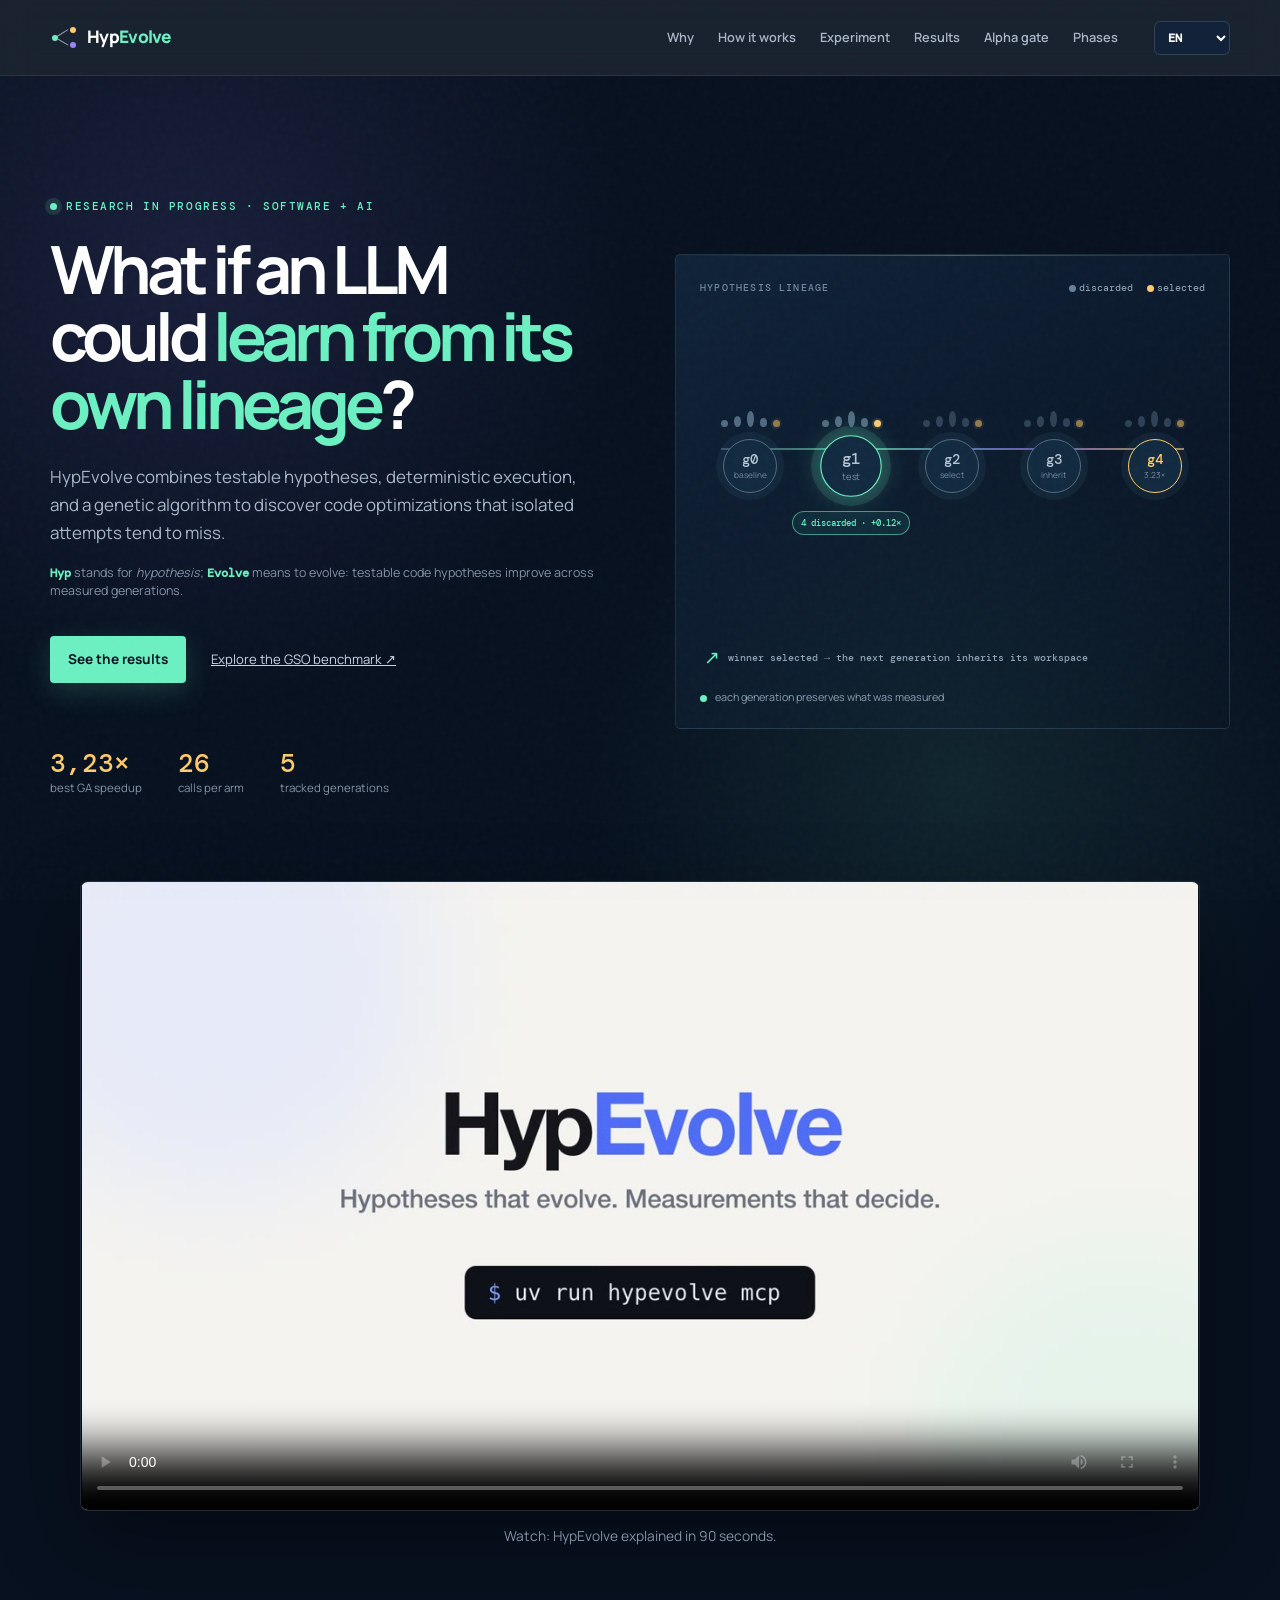
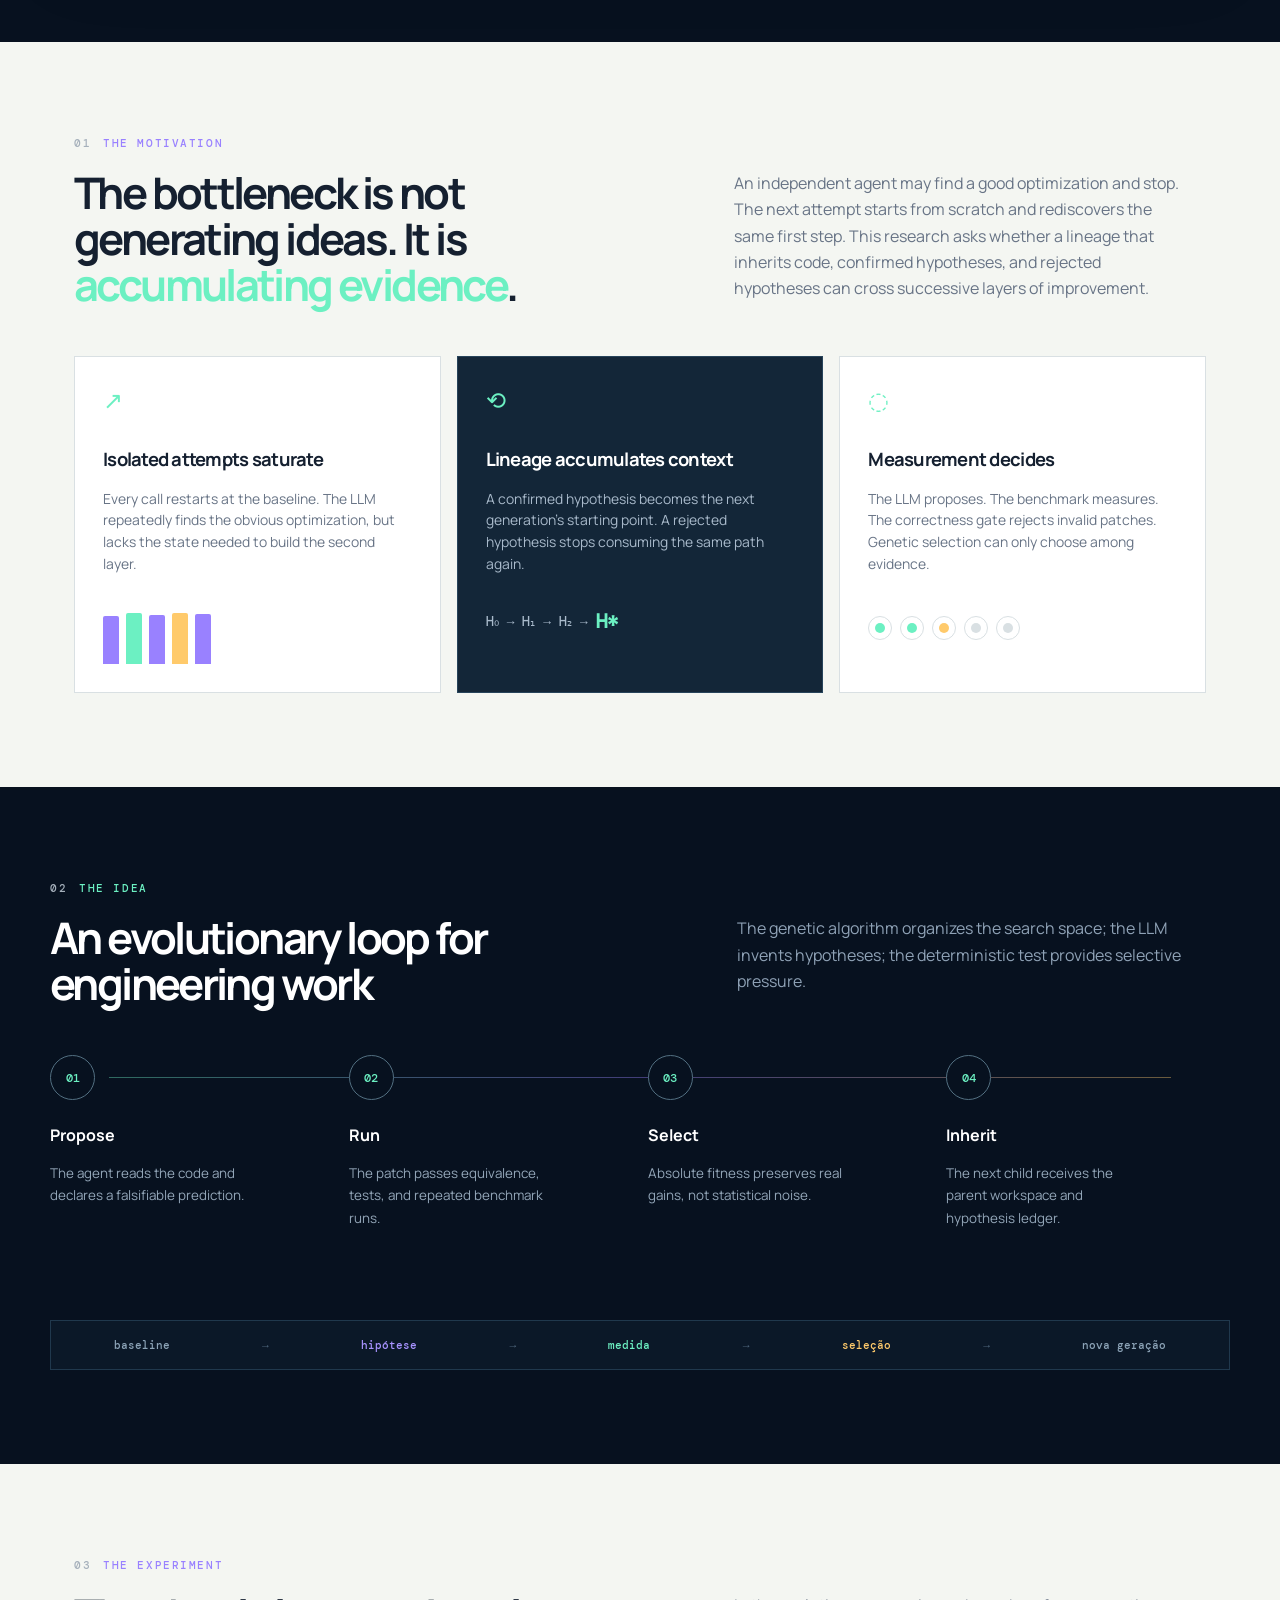
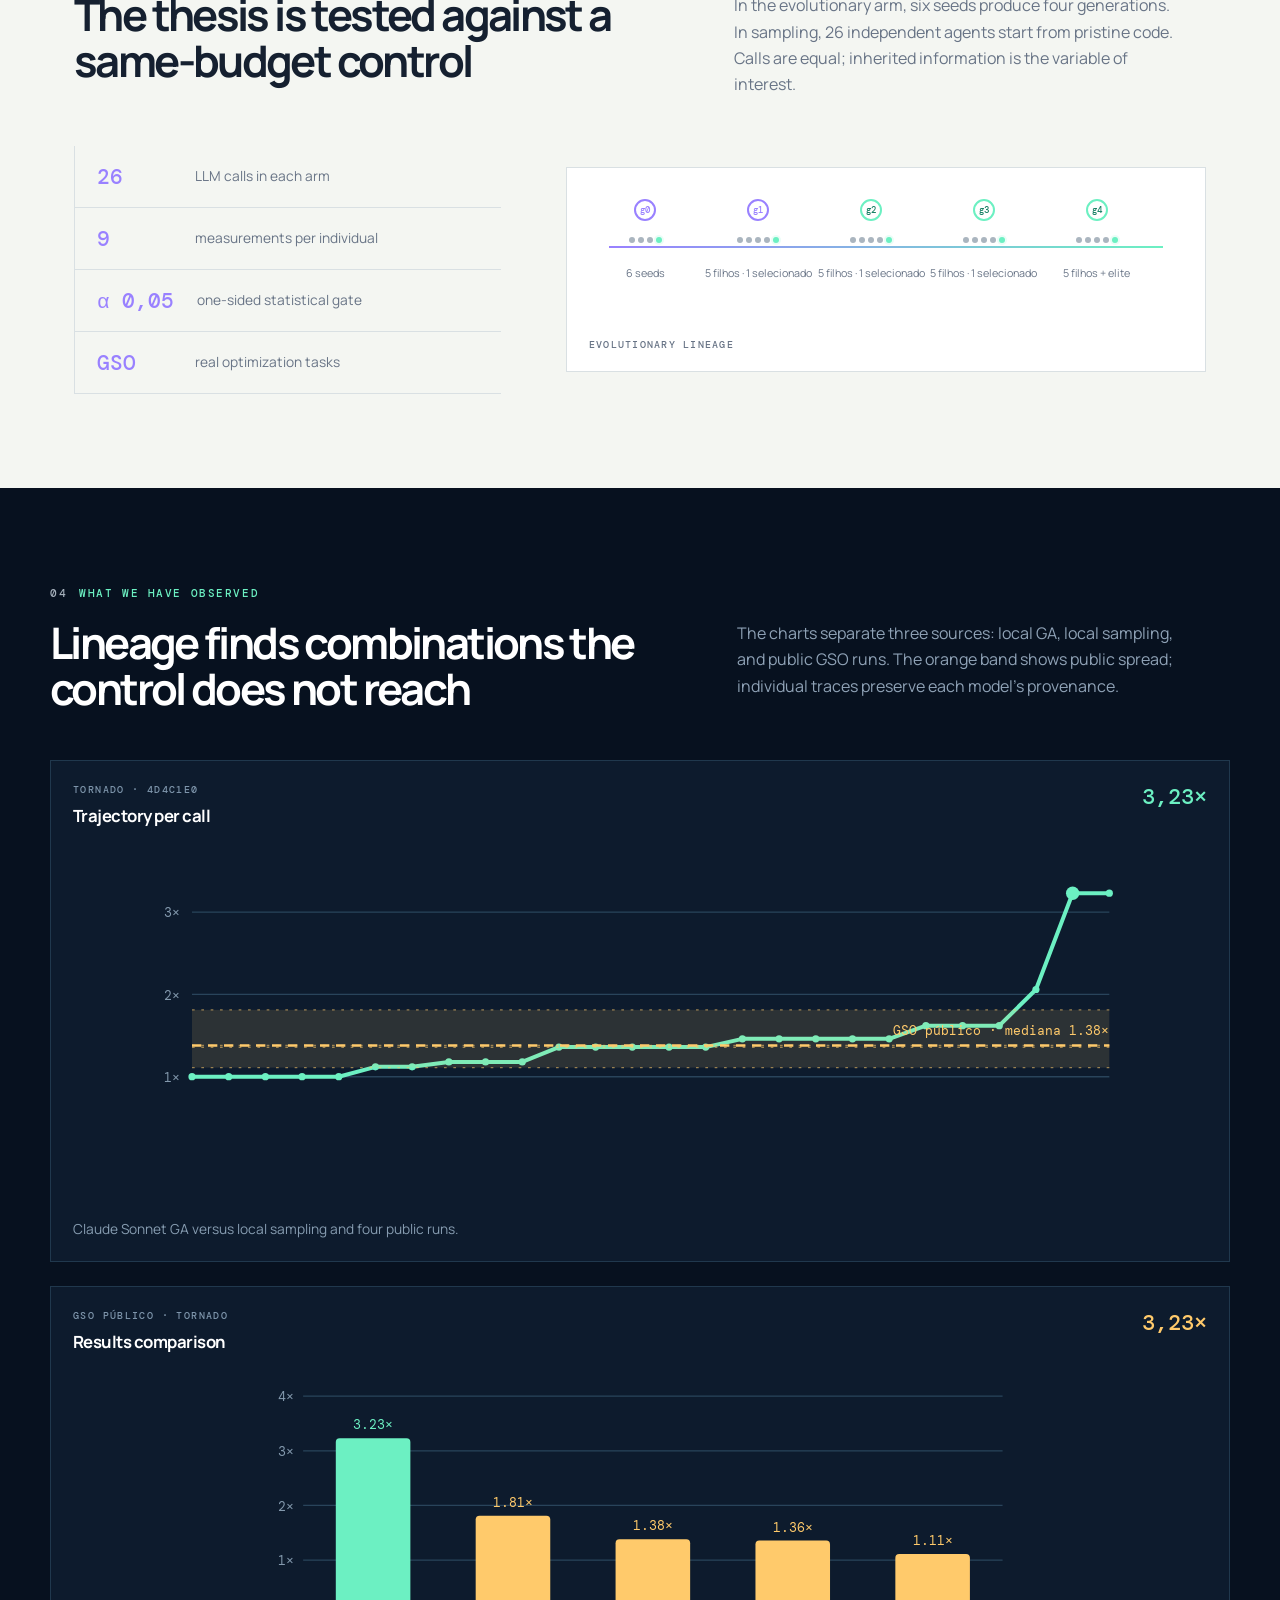
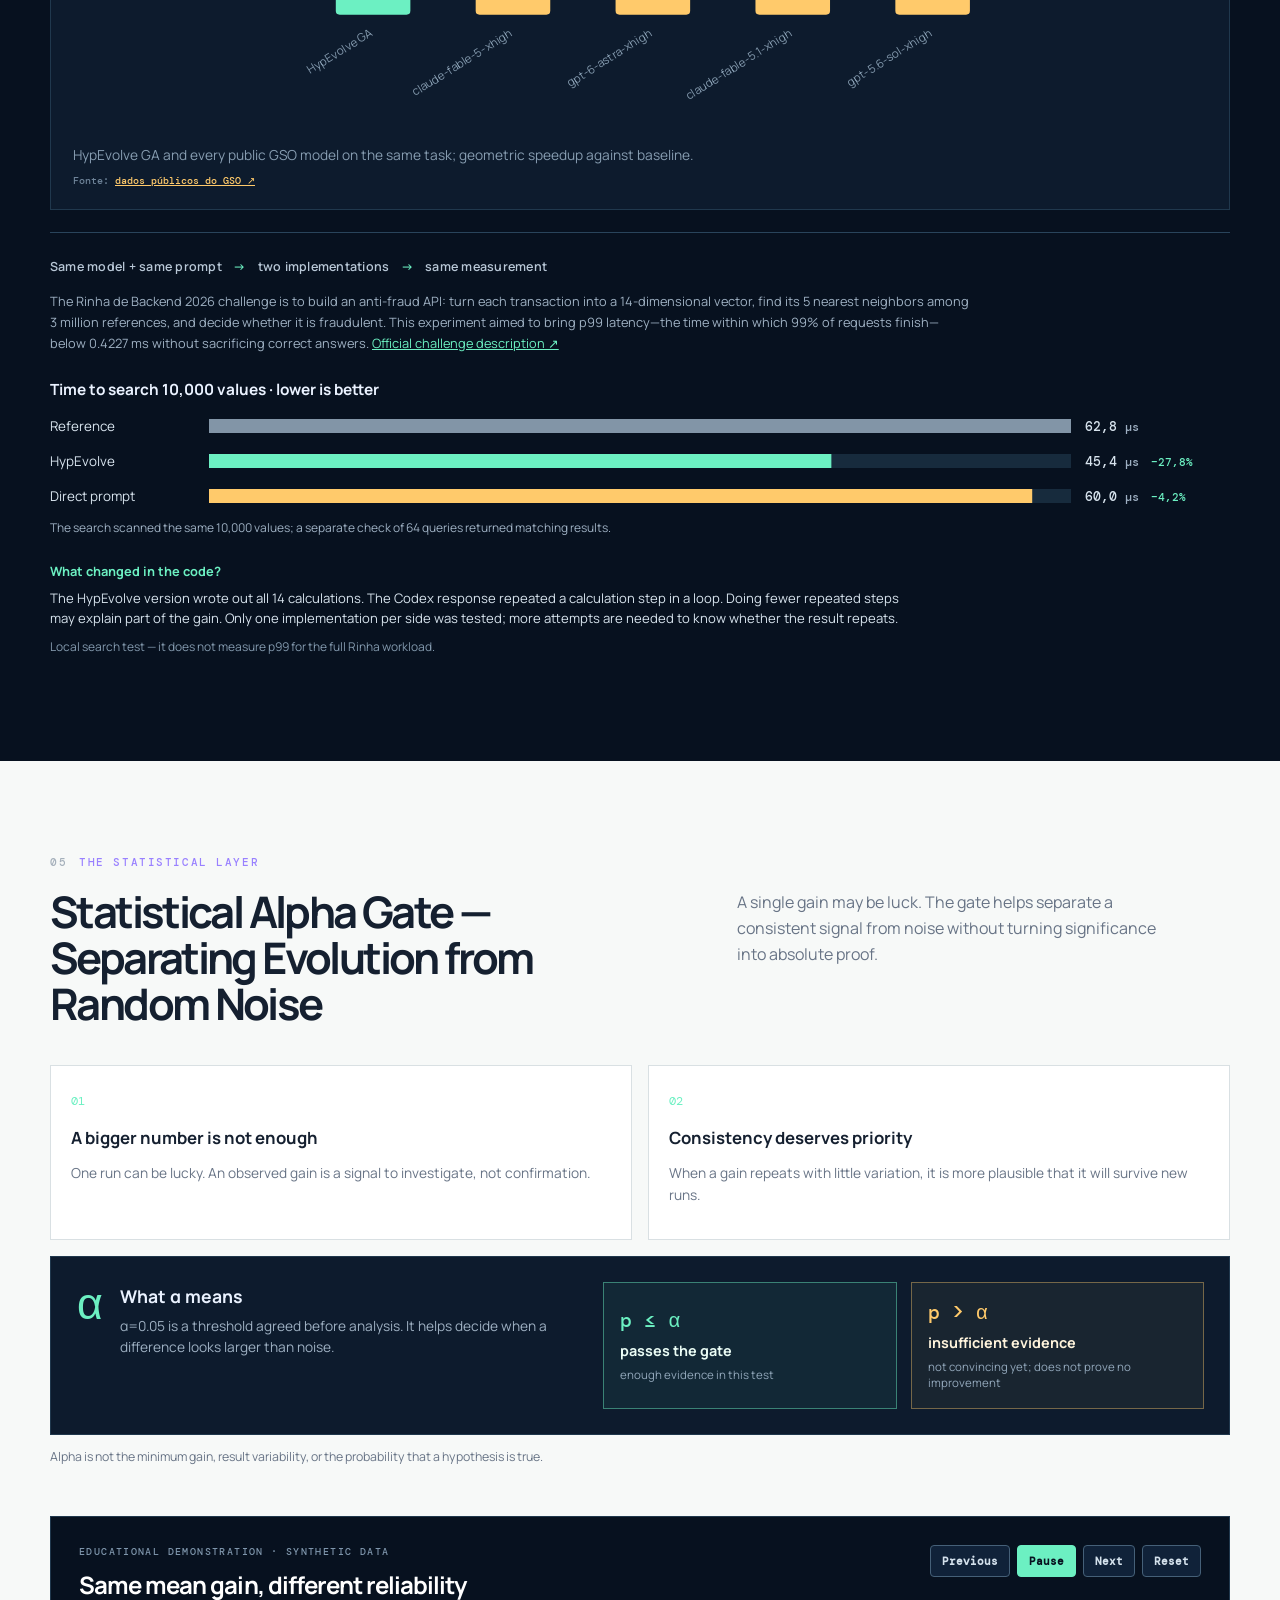
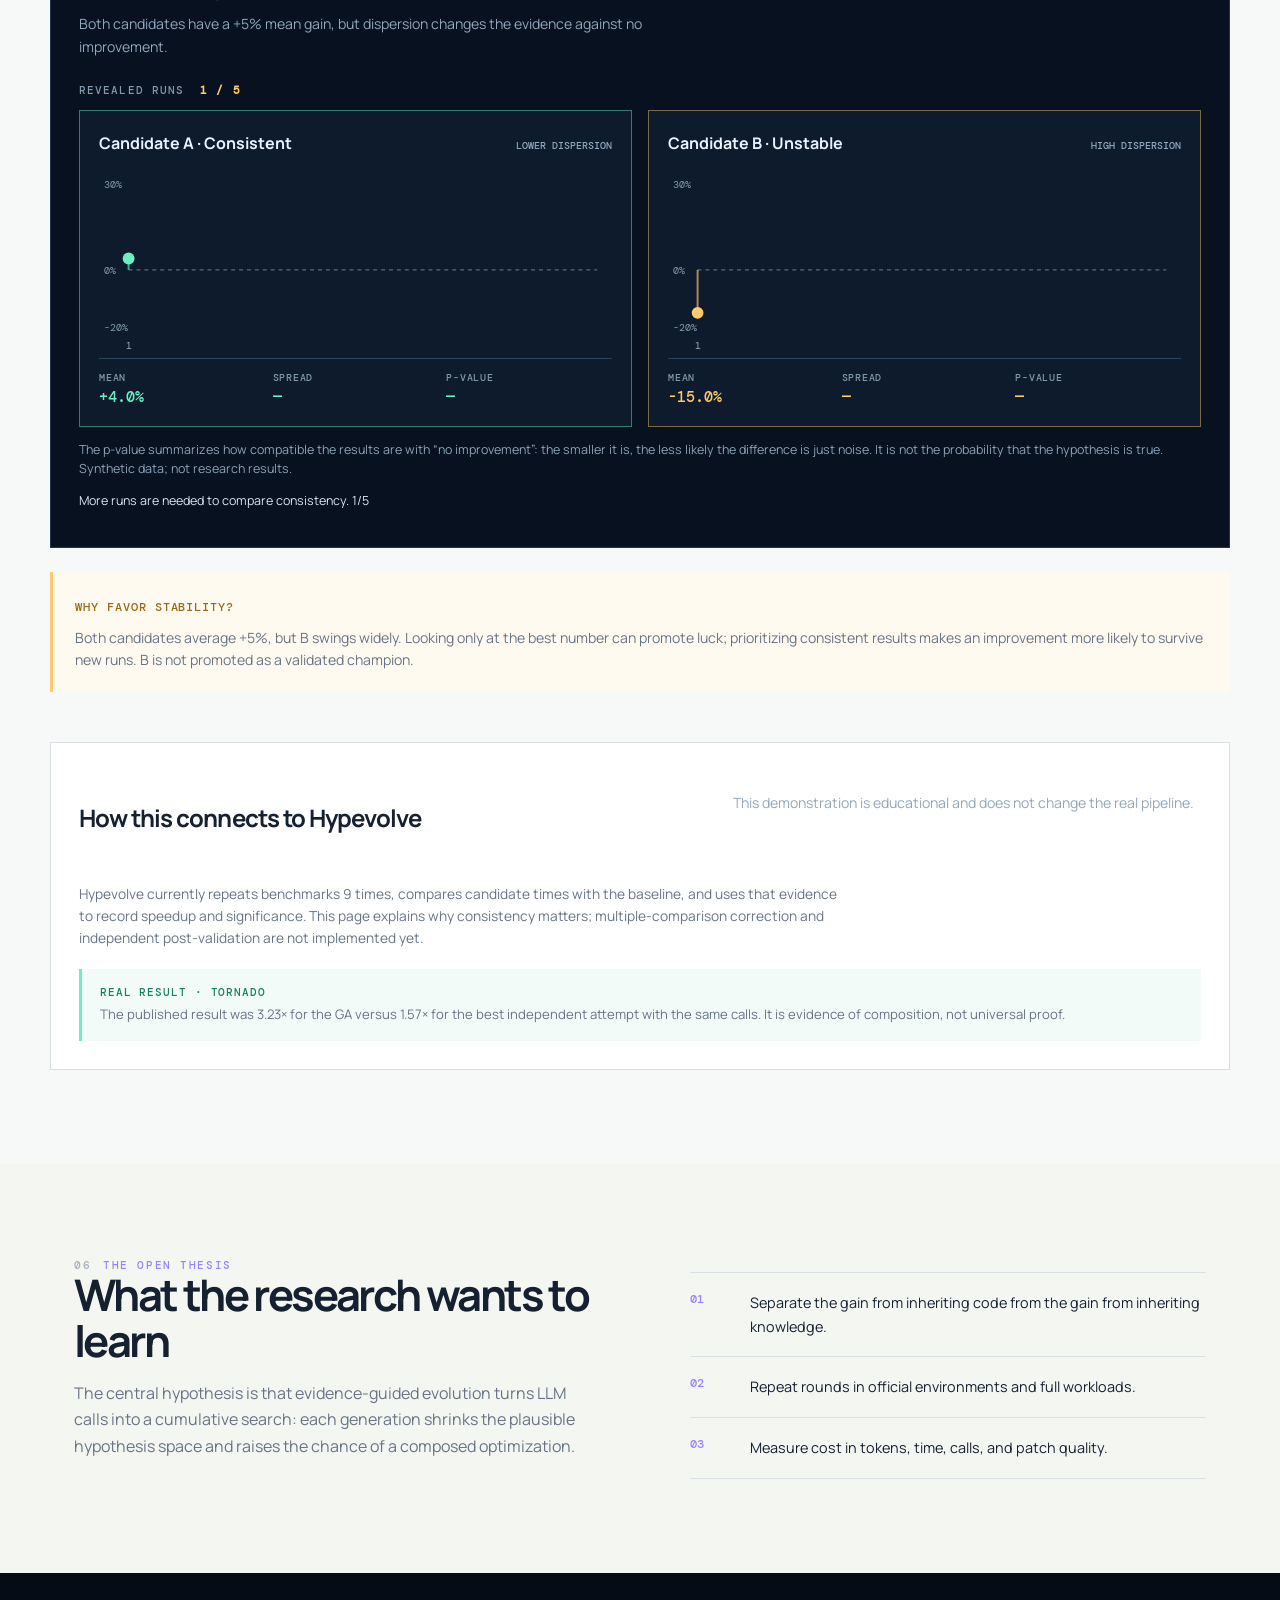
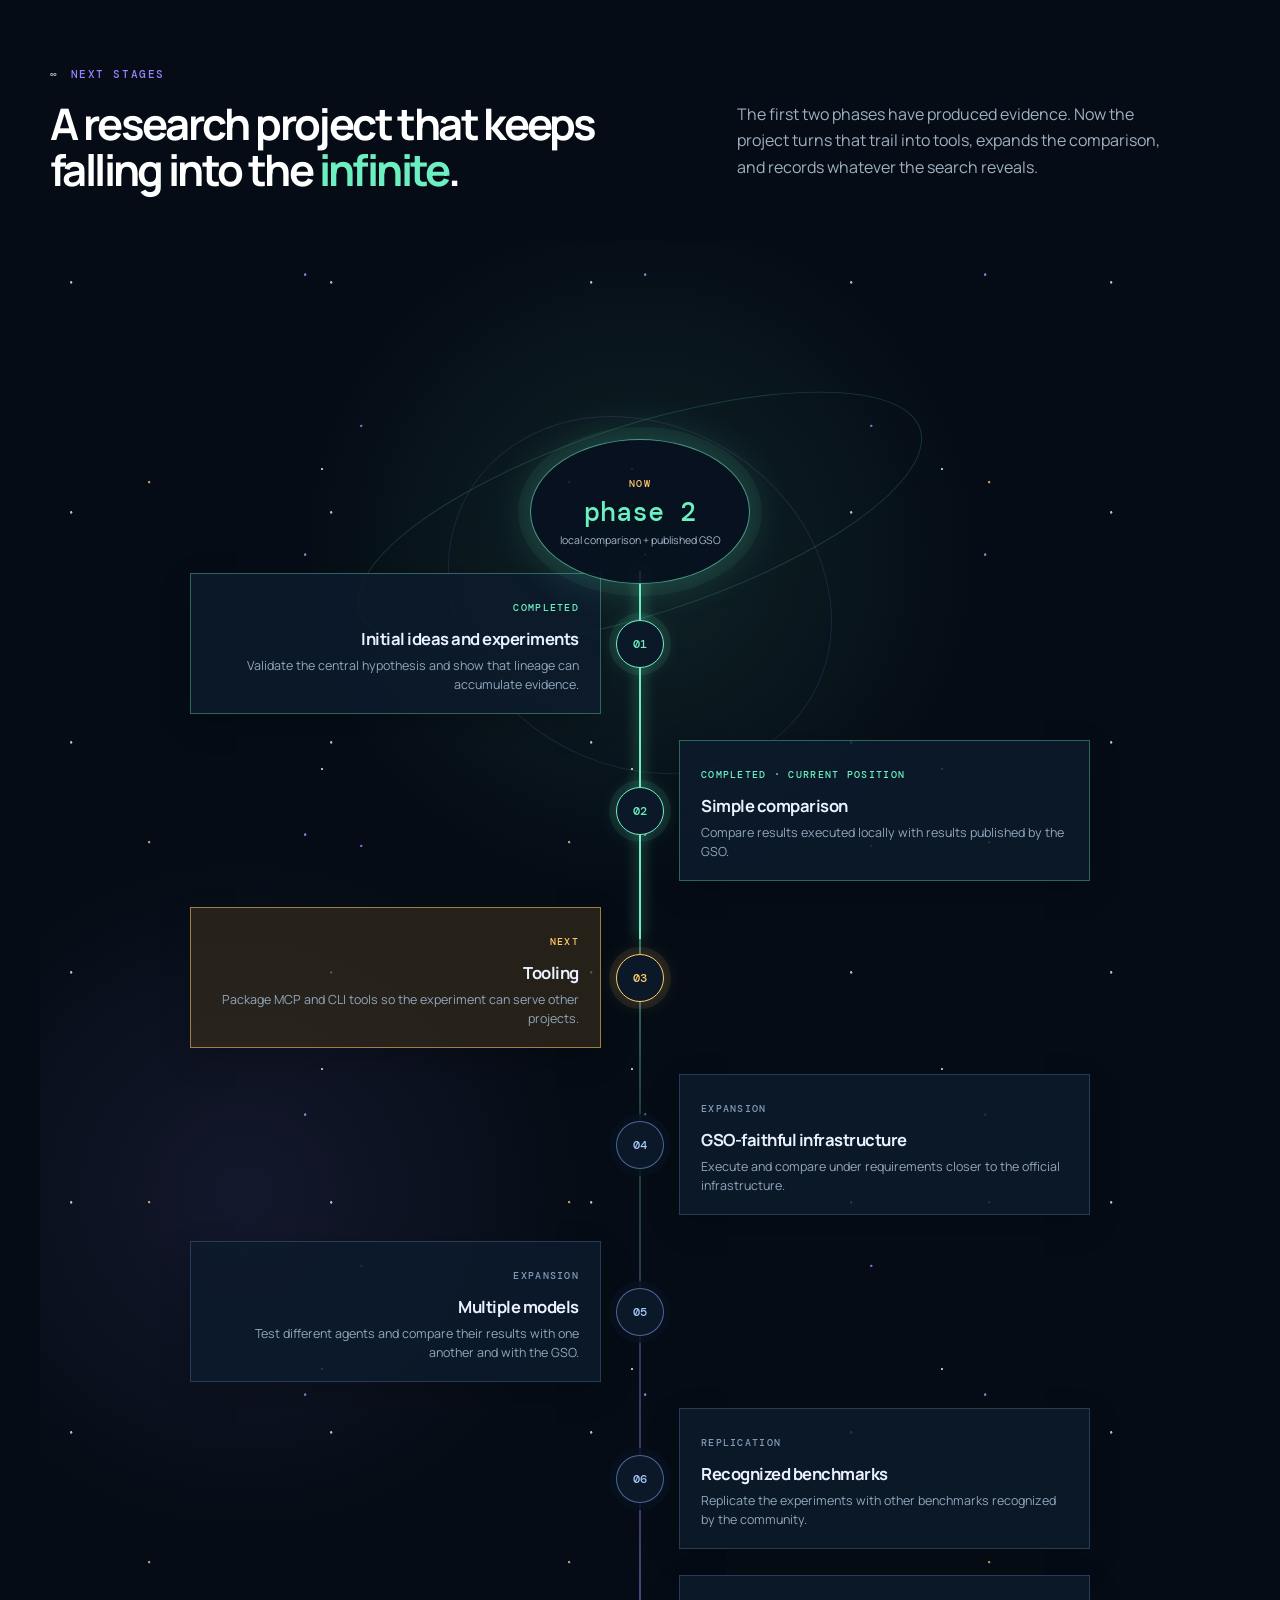
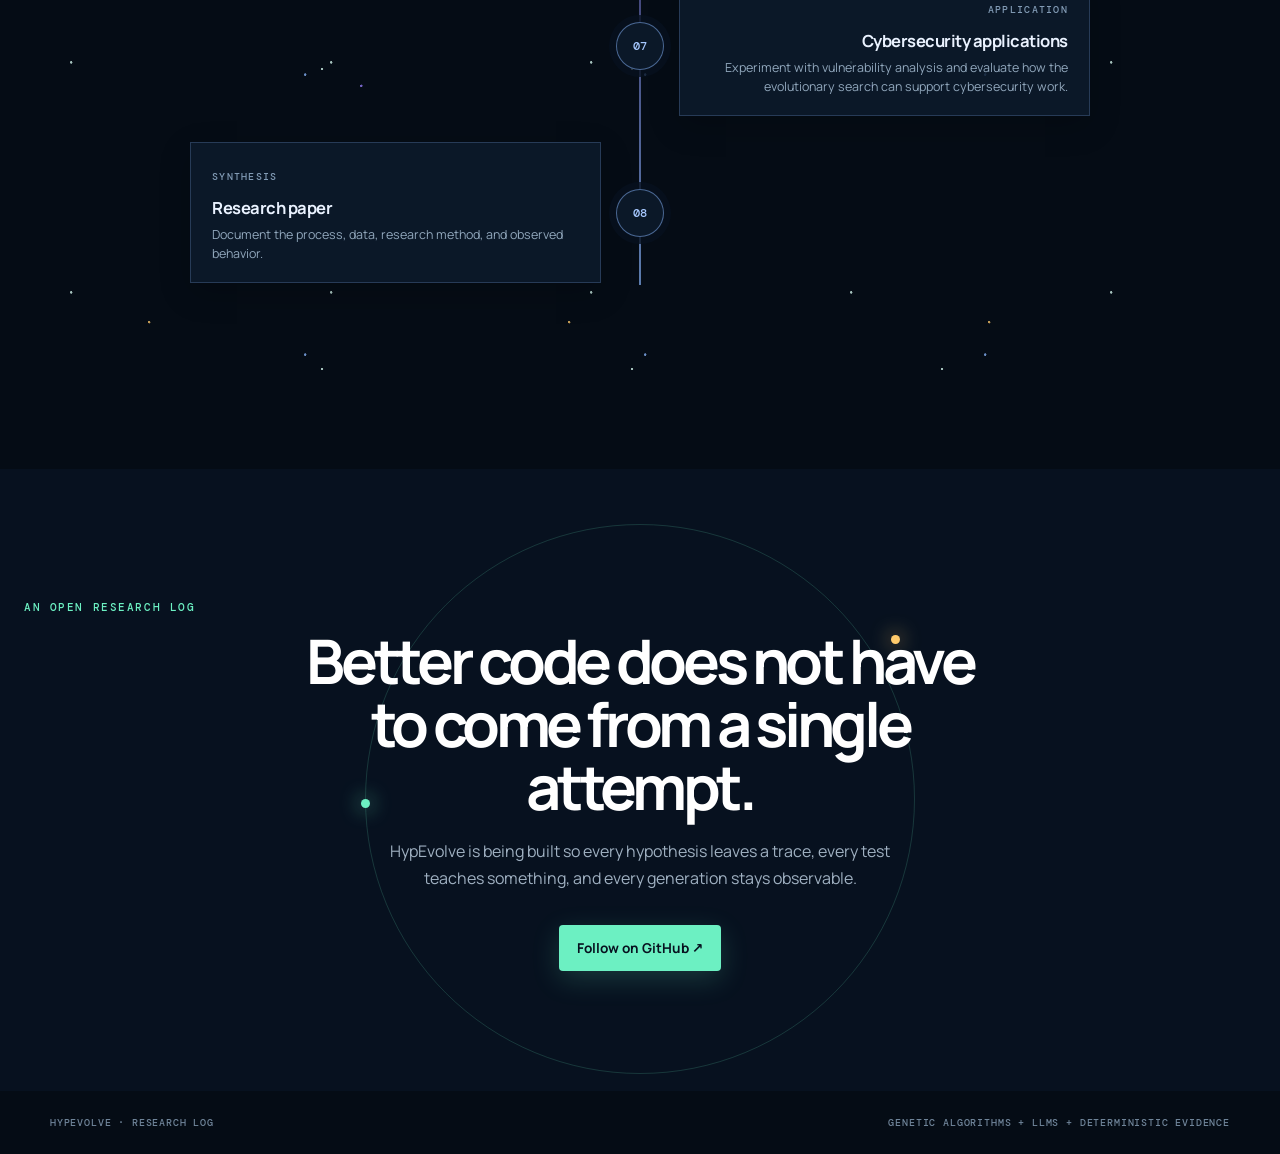
==== commit 2f2863e1: "docs: remove unsupported GSO tool comparison" ====
--- a/docs/index.html
+++ b/docs/index.html
@@ -70,11 +70,6 @@
       <div class="section-kicker"><span>04</span><span data-i18n="resultsKicker">O que já observamos</span></div>
       <div class="section-heading"><h2 data-i18n="resultsTitle">A linhagem encontra combinações que o controle não alcança</h2><p data-i18n="resultsLead">Os gráficos separam três fontes: GA local, amostragem local e execuções públicas do GSO. A faixa laranja mostra a distribuição pública; os pontos individuais preservam a proveniência de cada modelo.</p></div>
       <div class="chart-grid"><figure class="chart-card"><div class="chart-head"><div><span class="chart-label">TORNADO · 4D4C1E0</span><h3 data-i18n="chartLineTitle">Trajetória por chamada</h3></div><span class="chart-value">3,23×</span></div><div id="trajectory-tornado" class="chart" role="img" aria-label="Tornado trajectory chart"></div><figcaption data-i18n="tornadoCaption">GA Claude Sonnet contra amostragem local e quatro execuções públicas.</figcaption></figure><figure class="chart-card"><div class="chart-head"><div><span class="chart-label">GSO PÚBLICO · TORNADO</span><h3 data-i18n="chartBarTitle">HypEvolve contra cada modelo</h3></div><span class="chart-value gold">3,23×</span></div><div id="comparison-tornado" class="chart" role="img" aria-label="Comparação do HypEvolve com cada modelo público do GSO"></div><figcaption data-i18n="tornadoBarCaption">HypEvolve GA e cada modelo público do GSO na mesma tarefa; speedup geométrico contra o baseline.</figcaption><small class="chart-source">Fonte: <a href="https://github.com/gso-bench/gso-experiments/tree/main/results/reports" target="_blank" rel="noreferrer">dados públicos do GSO ↗</a></small></figure></div>
-      <div class="result-callout"><strong data-i18n="resultCalloutTitle">O resultado mais limpo</strong><p data-i18n="resultCallout">No tornado, o GA chegou a 3,23× contra 1,57× da melhor tentativa independente — 2,05× melhor com o mesmo número de chamadas. É evidência de composição, não ainda uma prova universal.</p></div>
-      <section class="gso-compare" aria-labelledby="gsoCompareTitle">
-        <div class="gso-compare-copy"><span class="chart-label">GSO · TORNADO-4D4C1E0</span><h3 id="gsoCompareTitle" data-i18n="gsoCompareTitle">HypEvolve e amostragem OpenEvolve-style no mesmo desafio</h3><p data-i18n="gsoCompareLead">Com 26 chamadas Claude Sonnet por braço, o campeão da busca evolutiva chegou a 3,23×; o melhor da amostragem independente, a 1,57×.</p><p class="gso-compare-explanation" data-i18n="gsoCompareMechanism">Ao priorizar hipóteses promissoras, as gerações seguintes puderam iterar sobre código e evidências herdados, construindo soluções melhores em etapas. Neste controle inspirado na amostragem independente, cada tentativa partiu do baseline; o software OpenEvolve não foi executado no GSO.</p></div>
-        <figure class="gso-compare-chart" aria-describedby="gsoCompareNote"><figcaption data-i18n="gsoCompareChartTitle">Melhor speedup registrado sobre o baseline</figcaption><div class="gso-bar-row"><span data-i18n="gsoHypLabel">HypEvolve · evolutivo</span><div class="gso-bar-track"><span class="gso-bar-fill gso-hyp-fill" style="--bar-width:100%"></span></div><strong>3,23×</strong></div><div class="gso-bar-row"><span data-i18n="gsoOpenLabel">Amostragem independente · controle</span><div class="gso-bar-track"><span class="gso-bar-fill gso-open-fill" style="--bar-width:48.7%"></span></div><strong>1,57×</strong></div><p id="gsoCompareNote" class="gso-compare-note" data-i18n="gsoCompareRepeat">Repetição dos campeões: sete lotes; medianas de 3,02× e 1,53×, respectivamente. Isso repete os candidatos escolhidos, não sete buscas completas.</p></figure>
-      </section>
       <div class="rinha-case">
         <p class="rinha-process" data-i18n="rinhaProcess">Mesmo modelo + mesmo prompt <span aria-hidden="true">→</span> dois códigos <span aria-hidden="true">→</span> mesma medição</p>
         <p class="rinha-context" data-i18n="rinhaContext">O desafio Rinha de Backend 2026 é construir uma API antifraude: converter cada transação em um vetor de 14 dimensões, encontrar os 5 vizinhos mais próximos entre 3 milhões de referências e decidir se a compra é fraude. Neste experimento, o objetivo era reduzir o p99 — tempo abaixo do qual 99% das requisições terminam — para menos de 0,4227 ms, sem sacrificar a resposta correta. <a href="https://github.com/zanfranceschi/rinha-de-backend-2026/blob/main/docs/br/README.md" target="_blank" rel="noreferrer">Ver descrição oficial ↗</a></p>
--- a/docs/site.css
+++ b/docs/site.css
@@ -54,5 +54,3 @@
 .hero-video{grid-column:1/-1;margin:16px auto 0;width:100%;max-width:1120px}
 .hero-video video{display:block;width:100%;aspect-ratio:16/9;background:#07111f;border:1px solid rgba(151,174,198,.17);border-radius:8px;box-shadow:0 30px 80px rgba(0,0,0,.35)}
 .hero-video figcaption{margin-top:14px;text-align:center;color:#8292a6;font-size:.86rem}
-
-.gso-compare{display:grid;grid-template-columns:.9fr 1.1fr;gap:42px;align-items:center;margin:32px 0 54px;padding:28px;border:1px solid #20384d;background:#0b1828}.gso-compare h3{font-size:1.35rem;line-height:1.2;margin:10px 0}.gso-compare-copy p{color:#a9bacb;font-size:.88rem}.gso-compare-explanation{margin-bottom:0}.gso-compare-chart{margin:0;padding:22px;background:#0d1b2d;border:1px solid #29445b}.gso-compare-chart figcaption{font-size:.82rem;color:#dce8f1;margin-bottom:18px}.gso-bar-row{display:grid;grid-template-columns:minmax(145px,.8fr) minmax(100px,1.4fr) 54px;gap:12px;align-items:center;margin:14px 0;font-size:.72rem;color:#a9bacb}.gso-bar-track{height:14px;border-radius:3px;background:#162a3d;overflow:hidden}.gso-bar-fill{display:block;height:100%;width:var(--bar-width);border-radius:3px}.gso-hyp-fill{background:var(--mint)}.gso-open-fill{background:var(--gold)}.gso-bar-row strong{font:500 .78rem var(--mono);color:#fff}.gso-compare-note{margin:18px 0 0;padding-top:14px;border-top:1px solid #29445b;color:#8fa2b6;font-size:.72rem;line-height:1.55}@media(max-width:760px){.gso-compare{grid-template-columns:1fr;gap:18px;padding:20px}.gso-bar-row{grid-template-columns:1fr 1.3fr 48px;gap:8px;font-size:.66rem}}
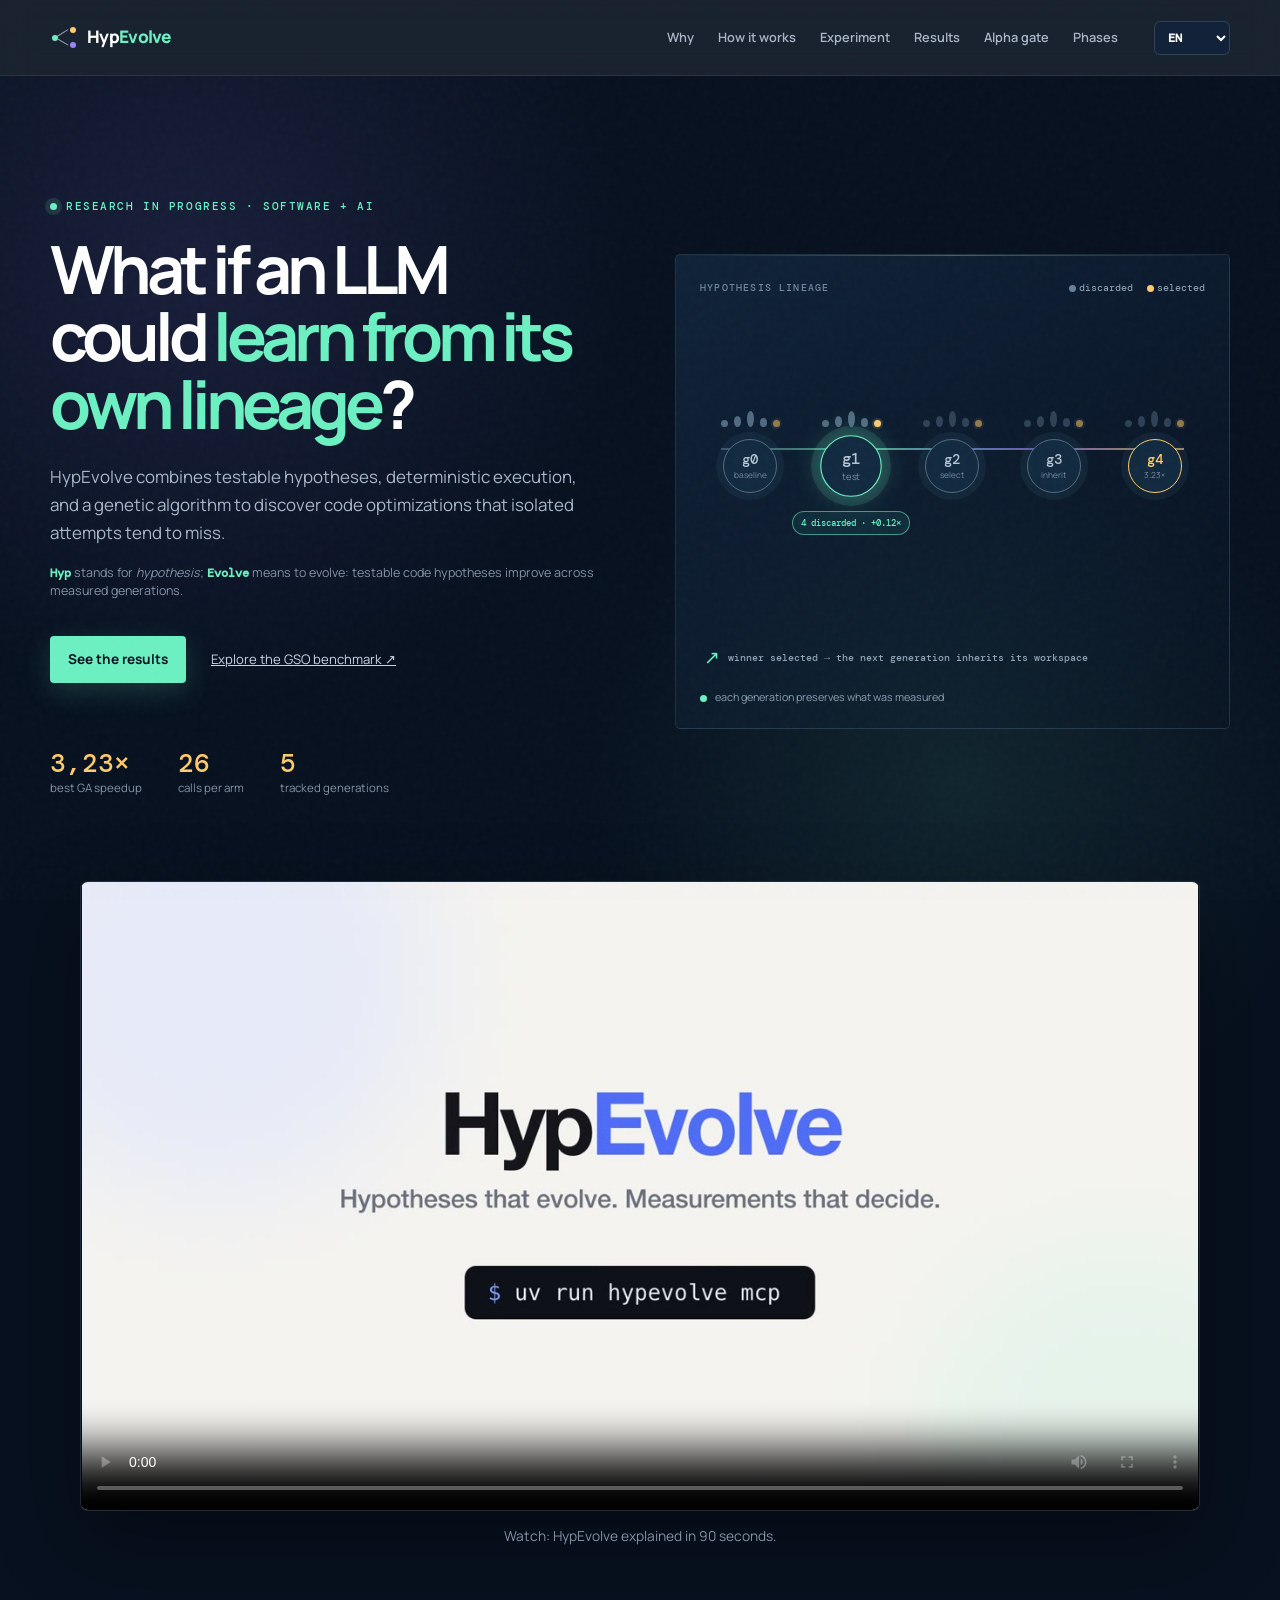
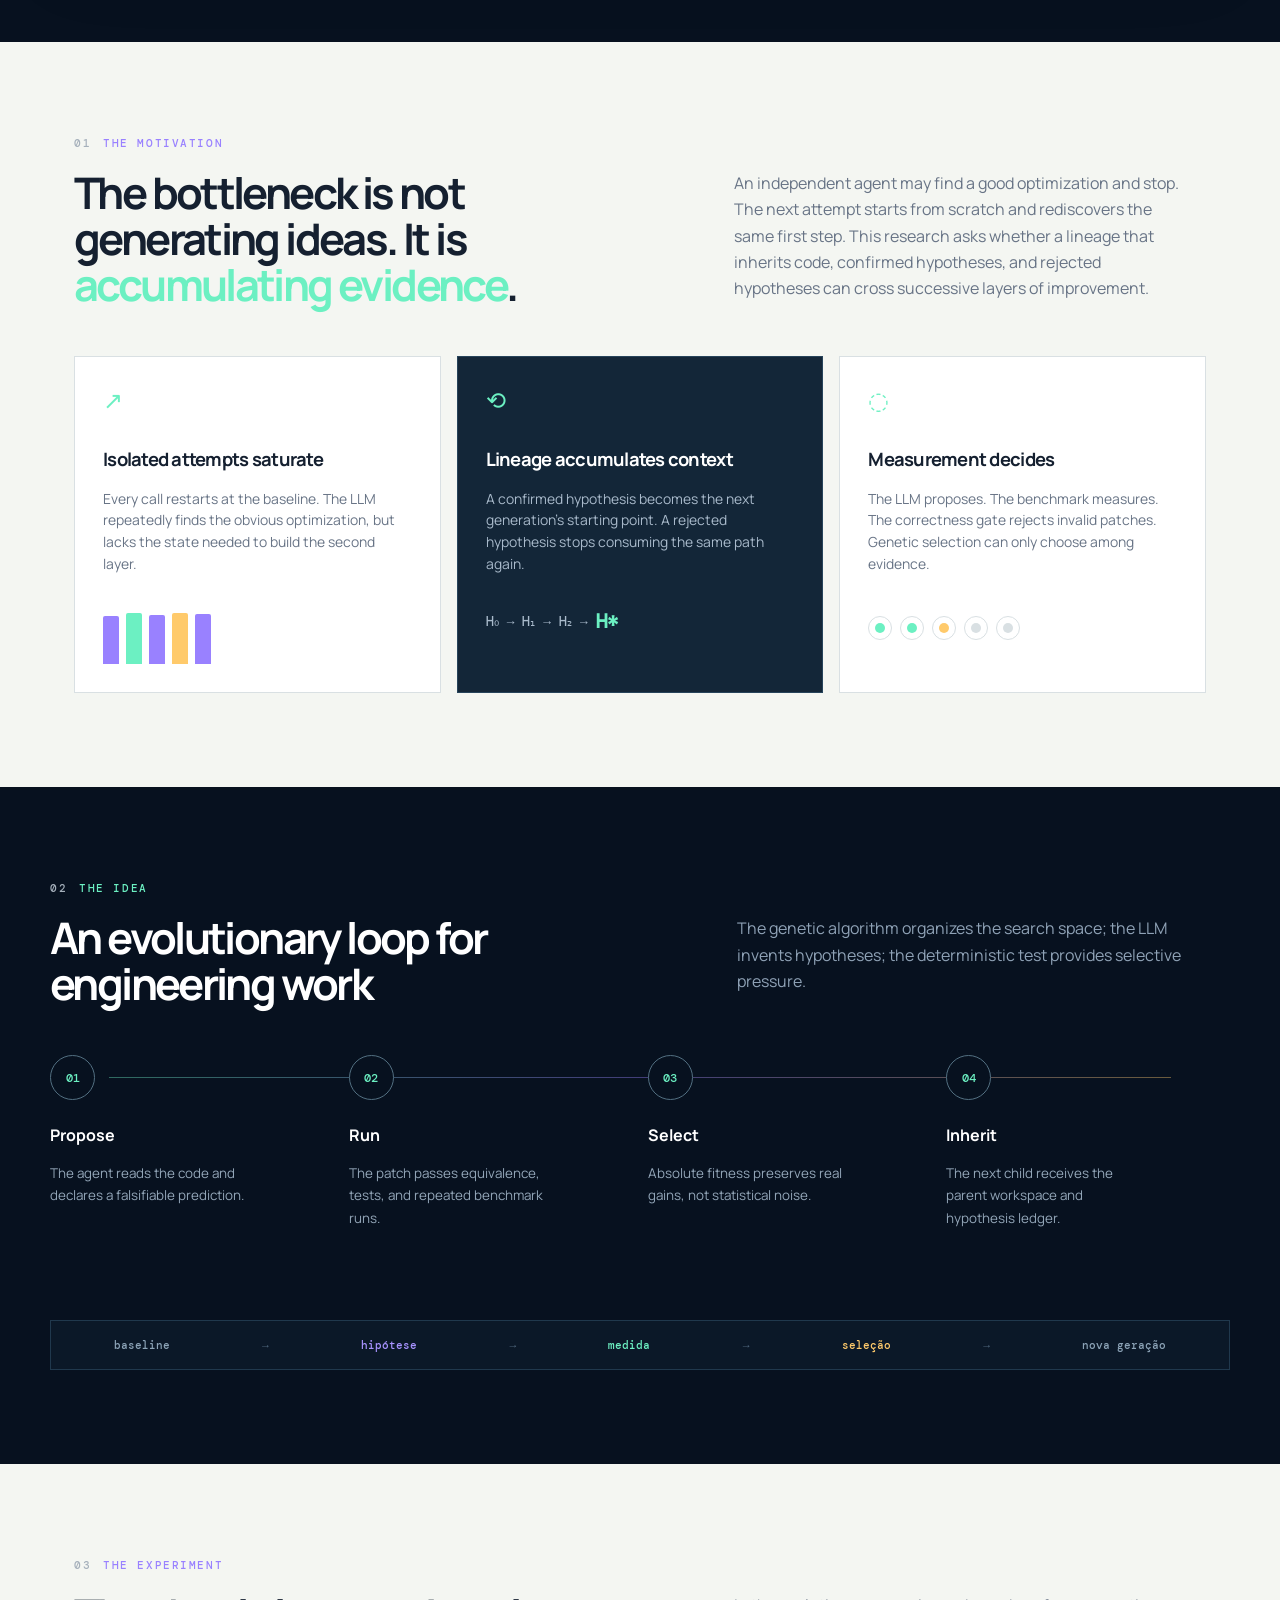
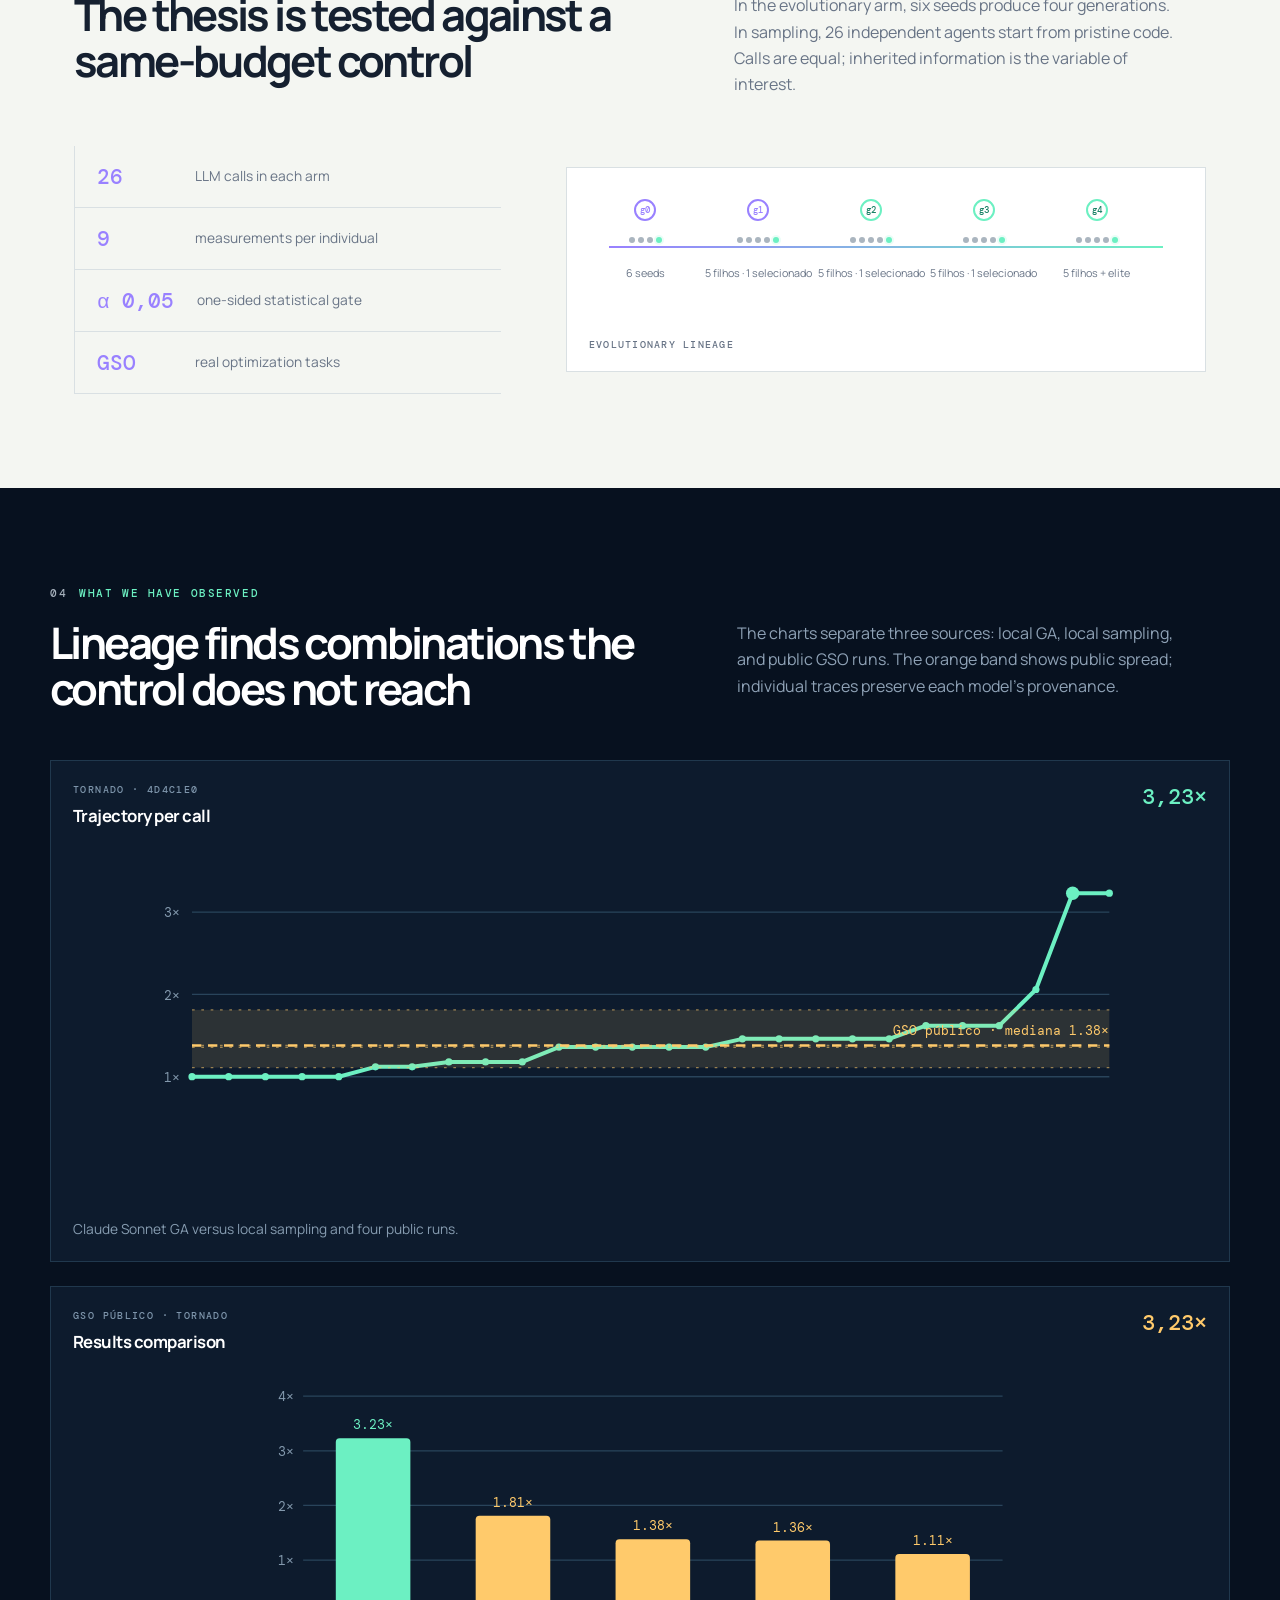
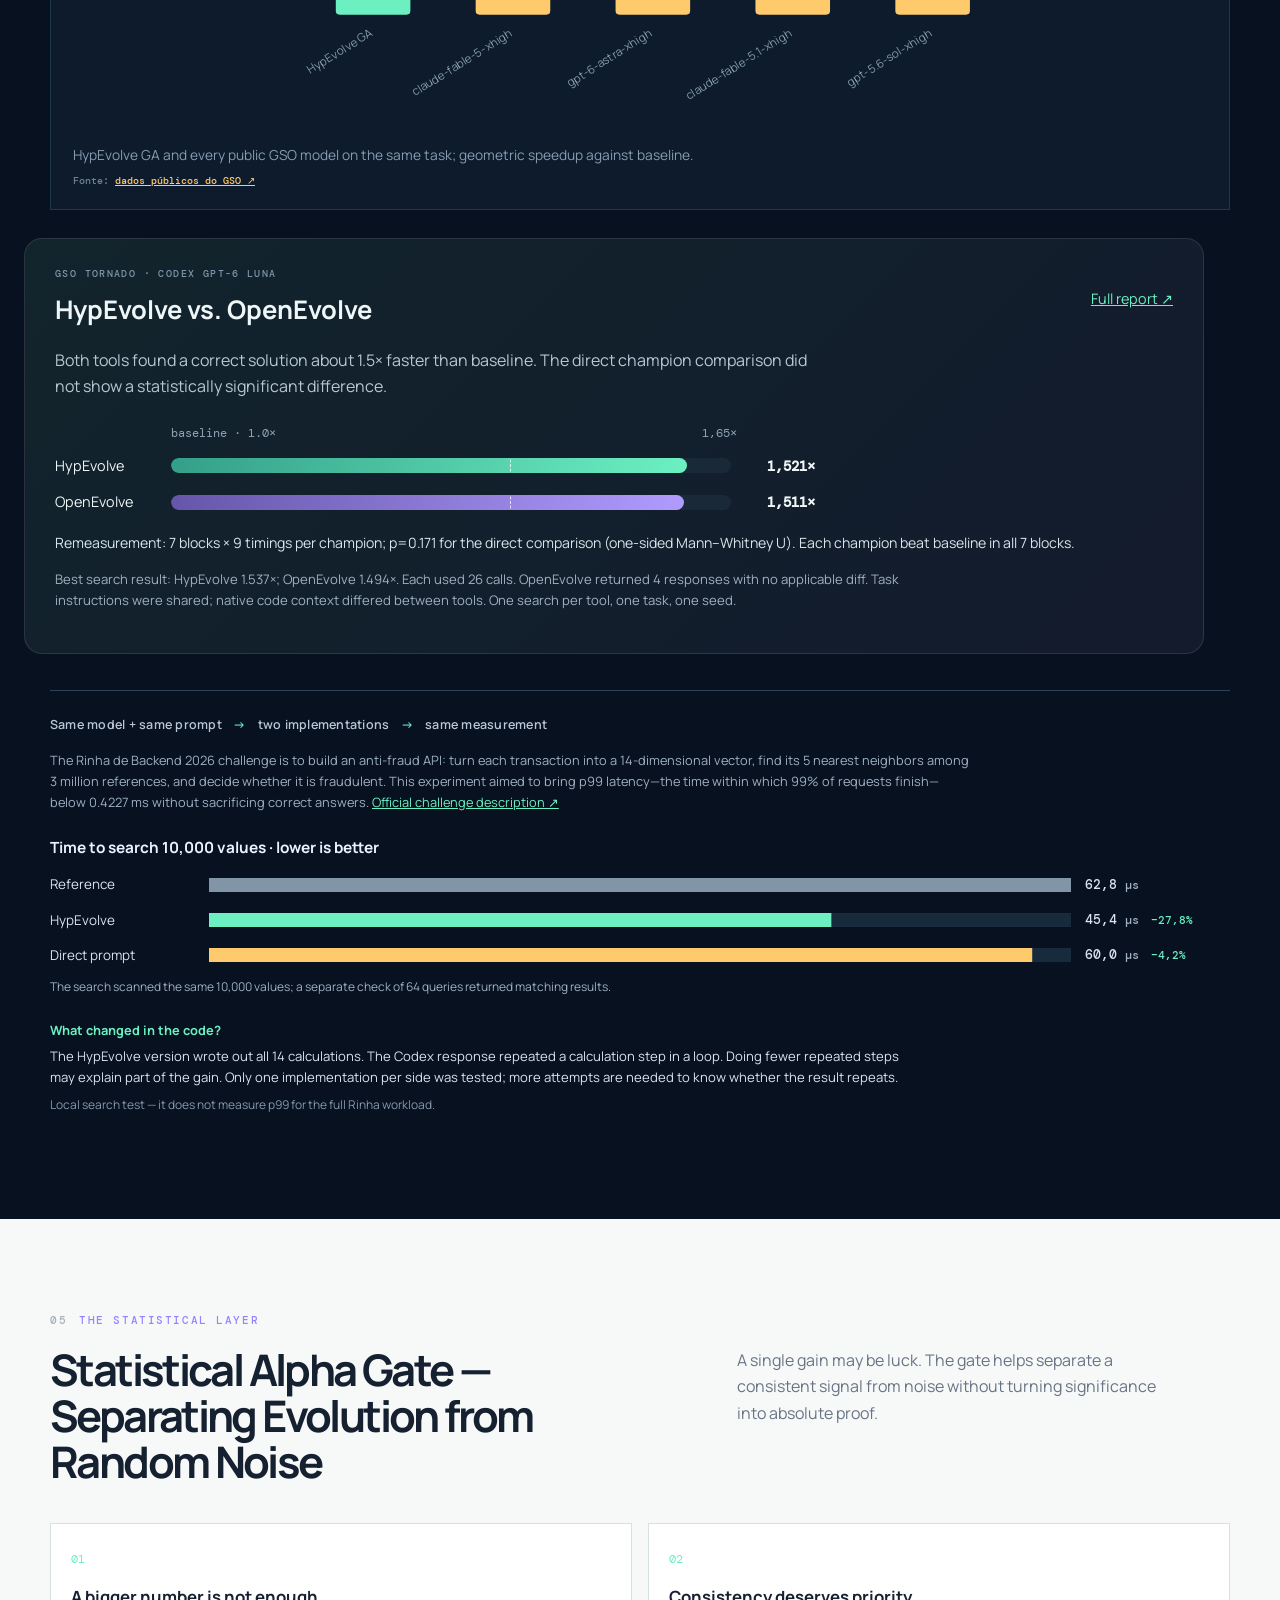
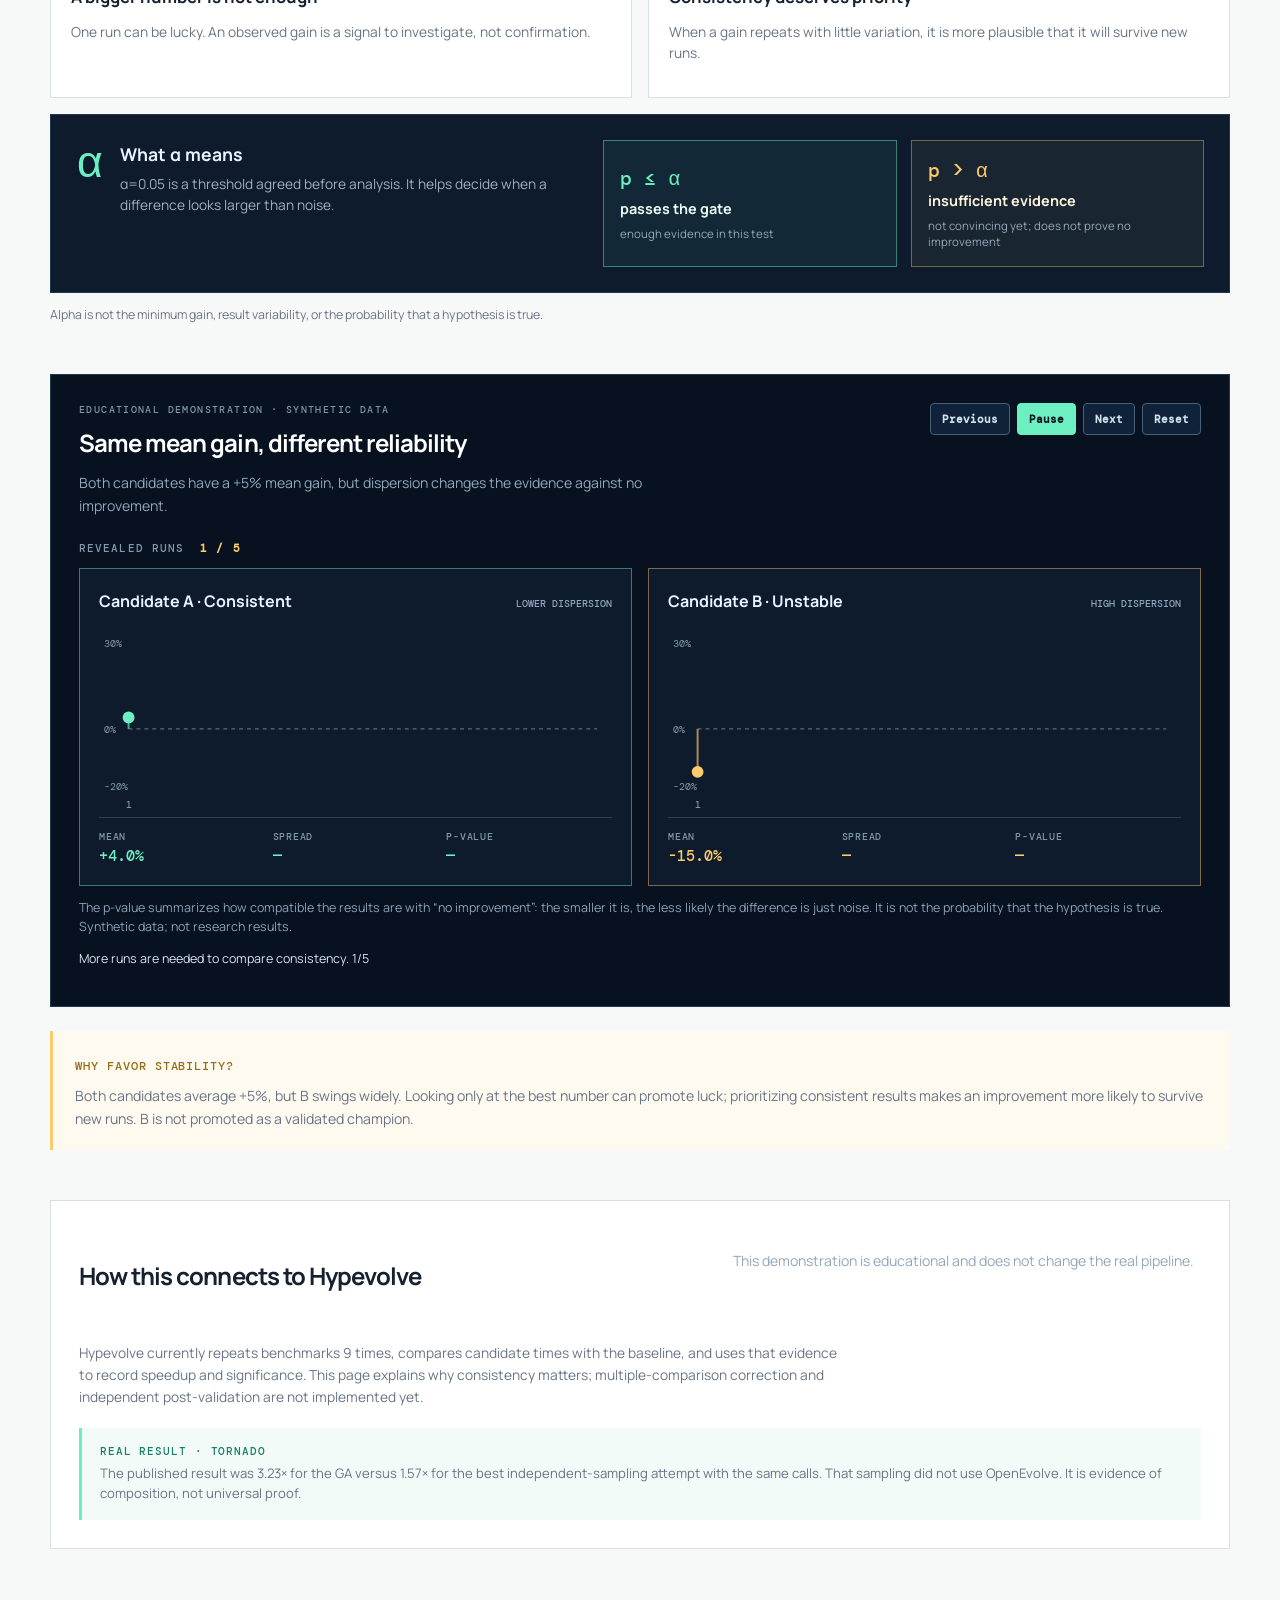
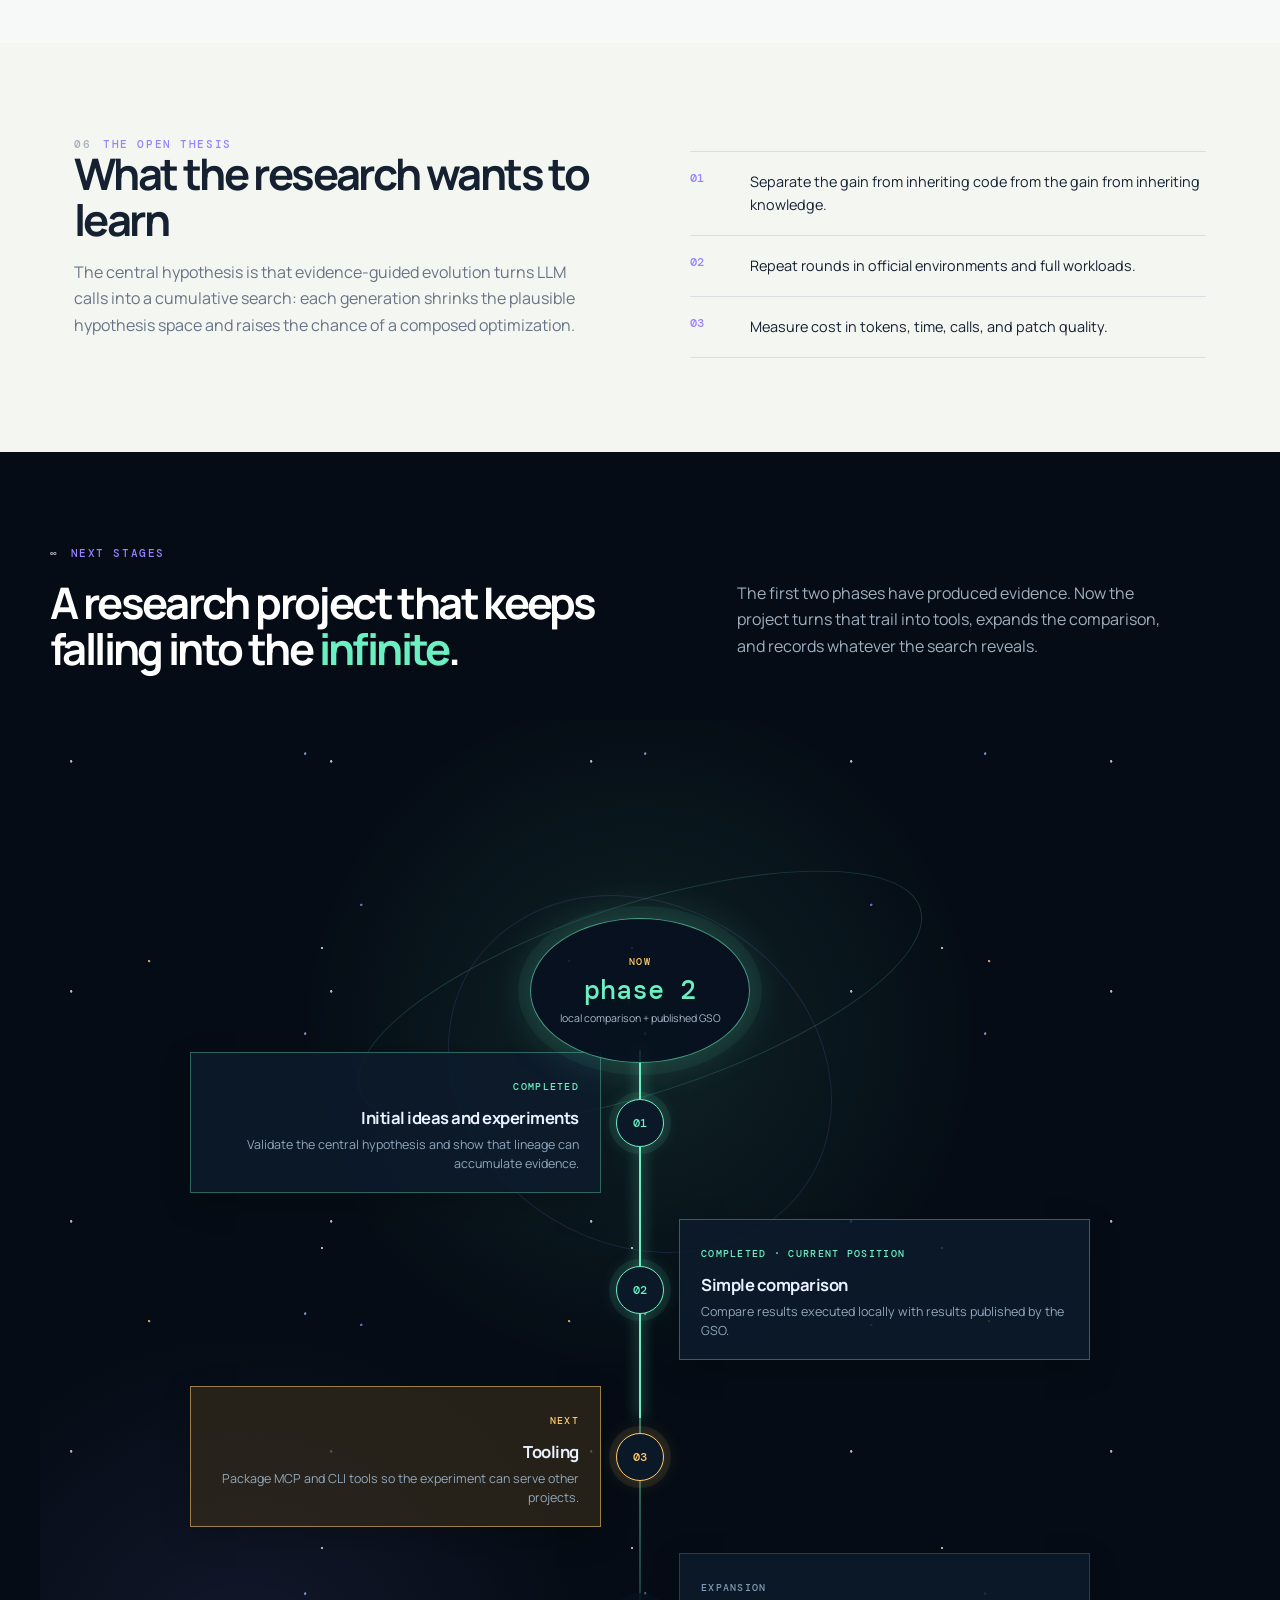
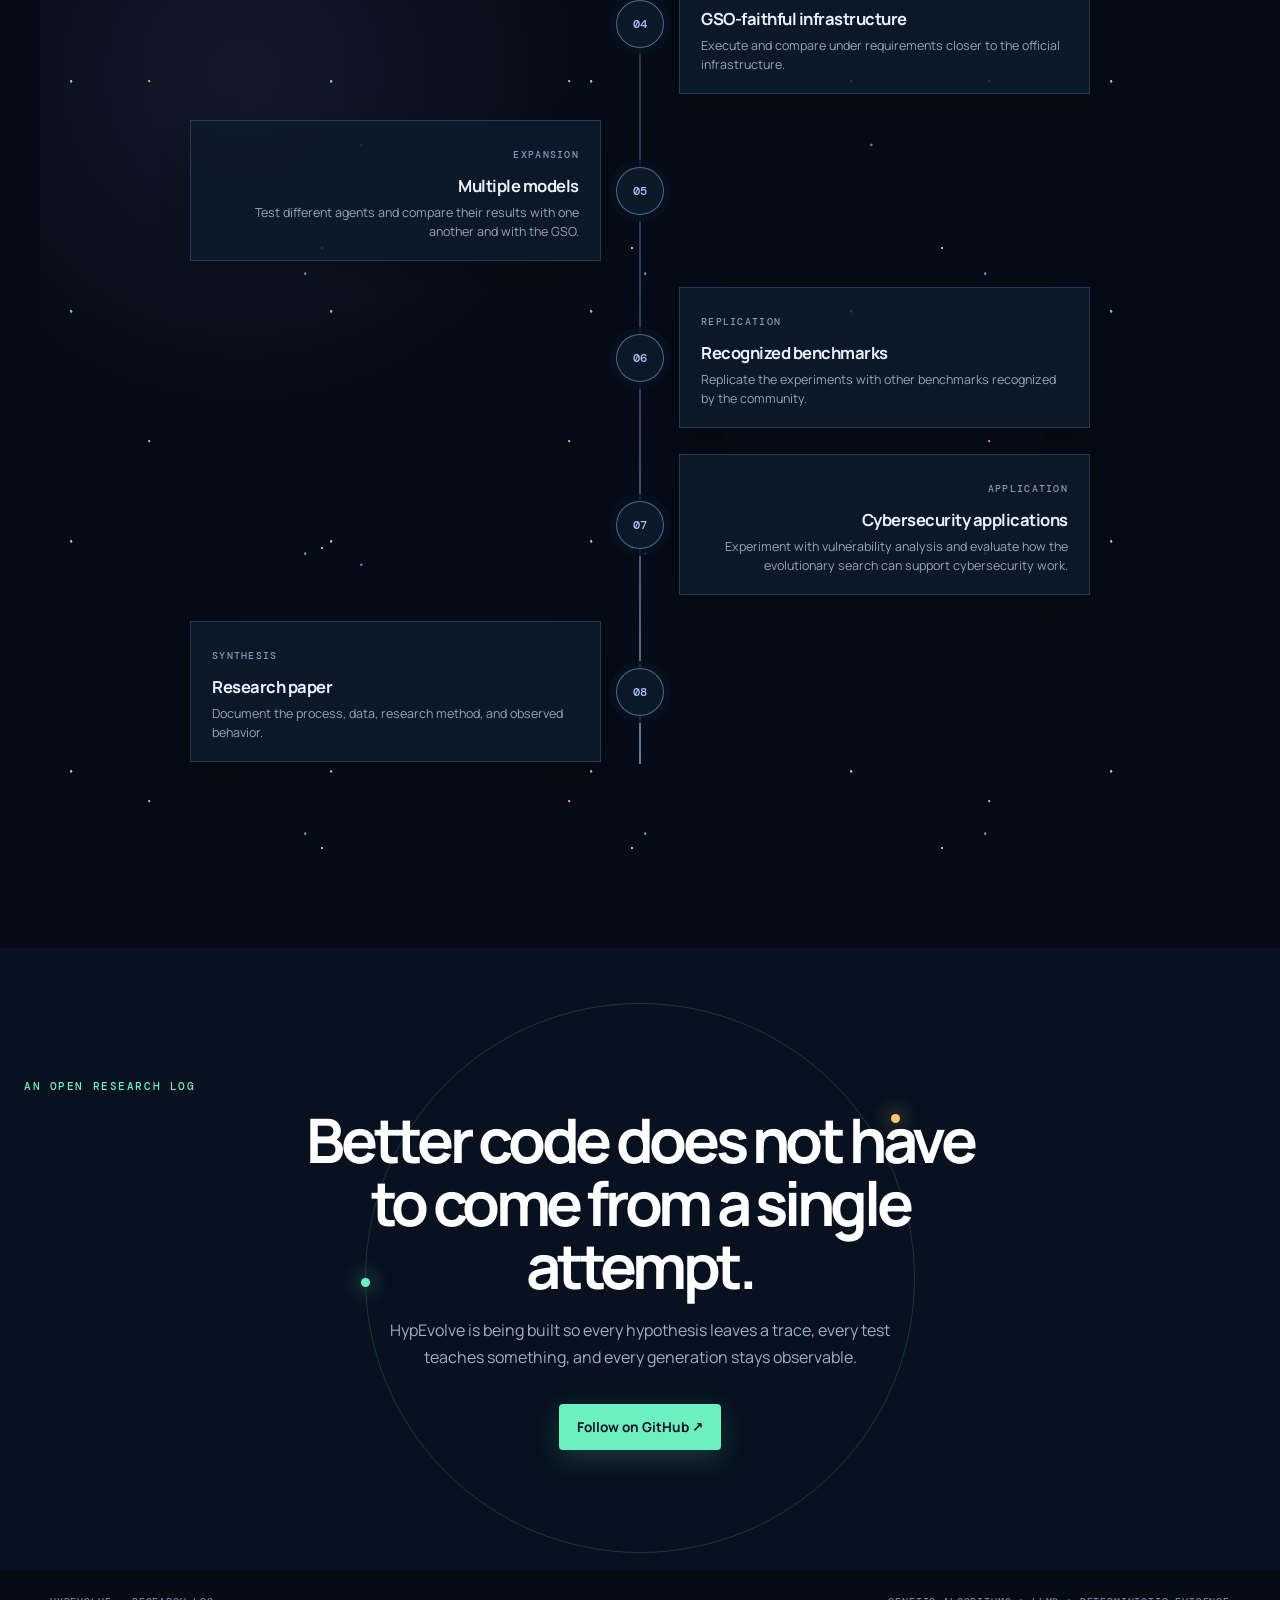
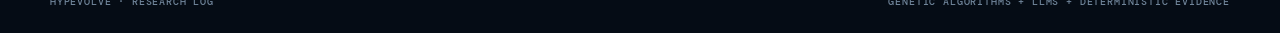
==== commit 0bb48b6e: "docs: publish direct OpenEvolve GSO comparison" ====
--- a/docs/index.html
+++ b/docs/index.html
@@ -70,6 +70,17 @@
       <div class="section-kicker"><span>04</span><span data-i18n="resultsKicker">O que já observamos</span></div>
       <div class="section-heading"><h2 data-i18n="resultsTitle">A linhagem encontra combinações que o controle não alcança</h2><p data-i18n="resultsLead">Os gráficos separam três fontes: GA local, amostragem local e execuções públicas do GSO. A faixa laranja mostra a distribuição pública; os pontos individuais preservam a proveniência de cada modelo.</p></div>
       <div class="chart-grid"><figure class="chart-card"><div class="chart-head"><div><span class="chart-label">TORNADO · 4D4C1E0</span><h3 data-i18n="chartLineTitle">Trajetória por chamada</h3></div><span class="chart-value">3,23×</span></div><div id="trajectory-tornado" class="chart" role="img" aria-label="Tornado trajectory chart"></div><figcaption data-i18n="tornadoCaption">GA Claude Sonnet contra amostragem local e quatro execuções públicas.</figcaption></figure><figure class="chart-card"><div class="chart-head"><div><span class="chart-label">GSO PÚBLICO · TORNADO</span><h3 data-i18n="chartBarTitle">HypEvolve contra cada modelo</h3></div><span class="chart-value gold">3,23×</span></div><div id="comparison-tornado" class="chart" role="img" aria-label="Comparação do HypEvolve com cada modelo público do GSO"></div><figcaption data-i18n="tornadoBarCaption">HypEvolve GA e cada modelo público do GSO na mesma tarefa; speedup geométrico contra o baseline.</figcaption><small class="chart-source">Fonte: <a href="https://github.com/gso-bench/gso-experiments/tree/main/results/reports" target="_blank" rel="noreferrer">dados públicos do GSO ↗</a></small></figure></div>
+      <article class="tool-comparison-card" aria-labelledby="toolCompareTitle">
+        <div class="tool-compare-heading"><div><span class="chart-label" data-i18n="toolCompareLabel">GSO TORNADO · CODEX GPT-6 LUNA</span><h3 id="toolCompareTitle" data-i18n="toolCompareTitle">HypEvolve vs. OpenEvolve</h3></div><a href="https://github.com/andrelramos/hypevolve/blob/main/experiments/reports/gso-tornado-hypevolve-openevolve-2026-10-17.md" target="_blank" rel="noreferrer" data-i18n="toolCompareReport">Relatório completo ↗</a></div>
+        <p class="tool-compare-lead" data-i18n="toolCompareLead">Ambas as ferramentas encontraram uma solução correta e cerca de 1,5× mais rápida que o baseline. A comparação direta dos campeões não mostrou diferença estatisticamente significativa.</p>
+        <div class="tool-compare-chart" role="img" data-i18n-aria="toolCompareAria" aria-label="Reavaliação: HypEvolve 1.521 vezes; OpenEvolve 1.511 vezes. Diferença direta p igual a 0.171, não significativa.">
+          <div class="tool-compare-axis"><span data-i18n="toolCompareBaseline">baseline · 1,0×</span><span>1,65×</span></div>
+          <div class="tool-compare-row"><span>HypEvolve</span><div class="tool-compare-track"><i class="tool-compare-baseline"></i><i class="tool-compare-fill hype-fill" style="--tool-width:92.2%"></i></div><strong>1,521×</strong></div>
+          <div class="tool-compare-row"><span>OpenEvolve</span><div class="tool-compare-track"><i class="tool-compare-baseline"></i><i class="tool-compare-fill open-fill" style="--tool-width:91.6%"></i></div><strong>1,511×</strong></div>
+        </div>
+        <p class="tool-compare-stat" data-i18n="toolCompareStat">Reavaliação: 7 blocos × 9 medições por campeão; p=0,171 na comparação direta (Mann–Whitney U, unilateral). Cada campeão superou o baseline nos 7 blocos.</p>
+        <p class="tool-compare-search" data-i18n="toolCompareSearch">Melhor resultado da busca: HypEvolve 1,537×; OpenEvolve 1,494×. Cada um usou 26 chamadas. OpenEvolve teve 4 respostas sem diff aplicável. Foram usadas as mesmas instruções da tarefa; o contexto nativo de código diferiu entre as ferramentas. Uma busca por ferramenta, uma tarefa e uma seed.</p>
+      </article>
       <div class="rinha-case">
         <p class="rinha-process" data-i18n="rinhaProcess">Mesmo modelo + mesmo prompt <span aria-hidden="true">→</span> dois códigos <span aria-hidden="true">→</span> mesma medição</p>
         <p class="rinha-context" data-i18n="rinhaContext">O desafio Rinha de Backend 2026 é construir uma API antifraude: converter cada transação em um vetor de 14 dimensões, encontrar os 5 vizinhos mais próximos entre 3 milhões de referências e decidir se a compra é fraude. Neste experimento, o objetivo era reduzir o p99 — tempo abaixo do qual 99% das requisições terminam — para menos de 0,4227 ms, sem sacrificar a resposta correta. <a href="https://github.com/zanfranceschi/rinha-de-backend-2026/blob/main/docs/br/README.md" target="_blank" rel="noreferrer">Ver descrição oficial ↗</a></p>
@@ -113,7 +124,7 @@
       </div>
       <div class="alpha-summary-note"><strong data-i18n="stableFocusTitle">Por que favorecer a estabilidade?</strong><p data-i18n="stableFocusBody">Os dois candidatos chegam a +5% na média, mas B oscila muito. Olhar apenas para o melhor número pode promover sorte; priorizar resultados consistentes aumenta a chance de uma melhoria sobreviver a novas execuções. B não é tratado como campeão validado.</p></div>
 
-      <div class="methodology-panel"><div class="section-heading compact"><h3 data-i18n="methodTitle">Como isso se conecta ao Hypevolve</h3><p data-i18n="methodLead">A demonstração é educativa e não altera o pipeline real.</p></div><p class="methodology-short" data-i18n="methodShort">Hoje, o Hypevolve repete os benchmarks 9 vezes, compara os tempos do candidato ao baseline e usa essa evidência para registrar speedup e significância. A página ajuda a entender por que consistência importa; correções para múltiplas comparações e validação independente posterior ainda não estão implementadas.</p><p class="real-evidence-note"><strong data-i18n="realExampleLabel">Resultado real · tornado</strong> <span data-i18n="realExample">O resultado publicado foi 3,23× para o GA contra 1,57× na melhor tentativa independente com as mesmas chamadas. É evidência de composição, não prova universal.</span></p></div>
+      <div class="methodology-panel"><div class="section-heading compact"><h3 data-i18n="methodTitle">Como isso se conecta ao Hypevolve</h3><p data-i18n="methodLead">A demonstração é educativa e não altera o pipeline real.</p></div><p class="methodology-short" data-i18n="methodShort">Hoje, o Hypevolve repete os benchmarks 9 vezes, compara os tempos do candidato ao baseline e usa essa evidência para registrar speedup e significância. A página ajuda a entender por que consistência importa; correções para múltiplas comparações e validação independente posterior ainda não estão implementadas.</p><p class="real-evidence-note"><strong data-i18n="realExampleLabel">Resultado real · tornado</strong> <span data-i18n="realExample">O resultado publicado foi 3,23× para o GA contra 1,57× na melhor tentativa de amostragem independente com as mesmas chamadas. Essa amostragem não usou o OpenEvolve. É evidência de composição, não prova universal.</span></p></div>
     </section>
 
     <section class="section reveal"><div class="section-kicker"><span>06</span><span data-i18n="thesisKicker">A tese em aberto</span></div><div class="thesis-grid"><div><h2 data-i18n="thesisTitle">O que a pesquisa quer descobrir</h2><p data-i18n="thesisLead">A hipótese central é que evolução guiada por evidência transforma chamadas de LLM em uma busca cumulativa: cada geração reduz o espaço de hipóteses plausíveis e aumenta a chance de uma otimização composta.</p></div><ul class="thesis-list"><li><span>01</span><p data-i18n="thesisOne">Separar o ganho de herdar código do ganho de herdar conhecimento.</p></li><li><span>02</span><p data-i18n="thesisTwo">Repetir as rodadas em ambientes oficiais e workloads completos.</p></li><li><span>03</span><p data-i18n="thesisThree">Medir custo em tokens, tempo, chamadas e qualidade do patch.</p></li></ul></div></section>
--- a/docs/site.css
+++ b/docs/site.css
@@ -54,3 +54,7 @@
 .hero-video{grid-column:1/-1;margin:16px auto 0;width:100%;max-width:1120px}
 .hero-video video{display:block;width:100%;aspect-ratio:16/9;background:#07111f;border:1px solid rgba(151,174,198,.17);border-radius:8px;box-shadow:0 30px 80px rgba(0,0,0,.35)}
 .hero-video figcaption{margin-top:14px;text-align:center;color:#8292a6;font-size:.86rem}
+
+.tool-comparison-card{margin:28px 0 36px;padding:28px 30px;border:1px solid rgba(255,255,255,.1);border-radius:18px;background:linear-gradient(135deg,rgba(108,240,194,.07),rgba(153,129,255,.06)),#0b1420;color:#eef6f7}
+.tool-compare-heading{display:flex;align-items:center;justify-content:space-between;gap:18px}.tool-compare-heading h3{margin:9px 0 0;font-size:clamp(1.3rem,2vw,1.8rem)}.tool-compare-heading>a{color:var(--mint);font-size:.9rem}.tool-compare-lead{max-width:760px;color:#b8c7d2;line-height:1.65}.tool-compare-chart{max-width:760px;margin:26px 0 18px}.tool-compare-axis{display:flex;justify-content:space-between;margin:0 78px 10px 116px;color:#91a4b4;font: .72rem var(--mono)}.tool-compare-row{display:grid;grid-template-columns:100px minmax(100px,1fr) 68px;align-items:center;gap:16px;margin:13px 0}.tool-compare-row>span{font-size:.9rem}.tool-compare-row>strong{font:600 .9rem var(--mono);text-align:right}.tool-compare-track{height:15px;border-radius:20px;background:#1a2937;position:relative;overflow:hidden}.tool-compare-baseline{position:absolute;z-index:2;left:60.61%;top:-3px;bottom:-3px;border-left:1px dashed rgba(255,255,255,.75)}.tool-compare-fill{position:absolute;left:0;top:0;height:100%;width:var(--tool-width);border-radius:20px}.hype-fill{background:linear-gradient(90deg,#349f89,#6cf0c2)}.open-fill{background:linear-gradient(90deg,#6556aa,#b09bff)}.tool-compare-stat{color:#d8e5e9;font-size:.88rem;line-height:1.6}.tool-compare-search{max-width:900px;color:#9fb0c1;font-size:.82rem;line-height:1.65}
+@media(max-width:620px){.tool-comparison-card{padding:22px 18px}.tool-compare-heading{align-items:flex-start;flex-direction:column}.tool-compare-axis{margin-left:90px;margin-right:72px}.tool-compare-row{grid-template-columns:78px minmax(70px,1fr) 62px;gap:10px}.tool-compare-row>span,.tool-compare-row>strong{font-size:.78rem}}
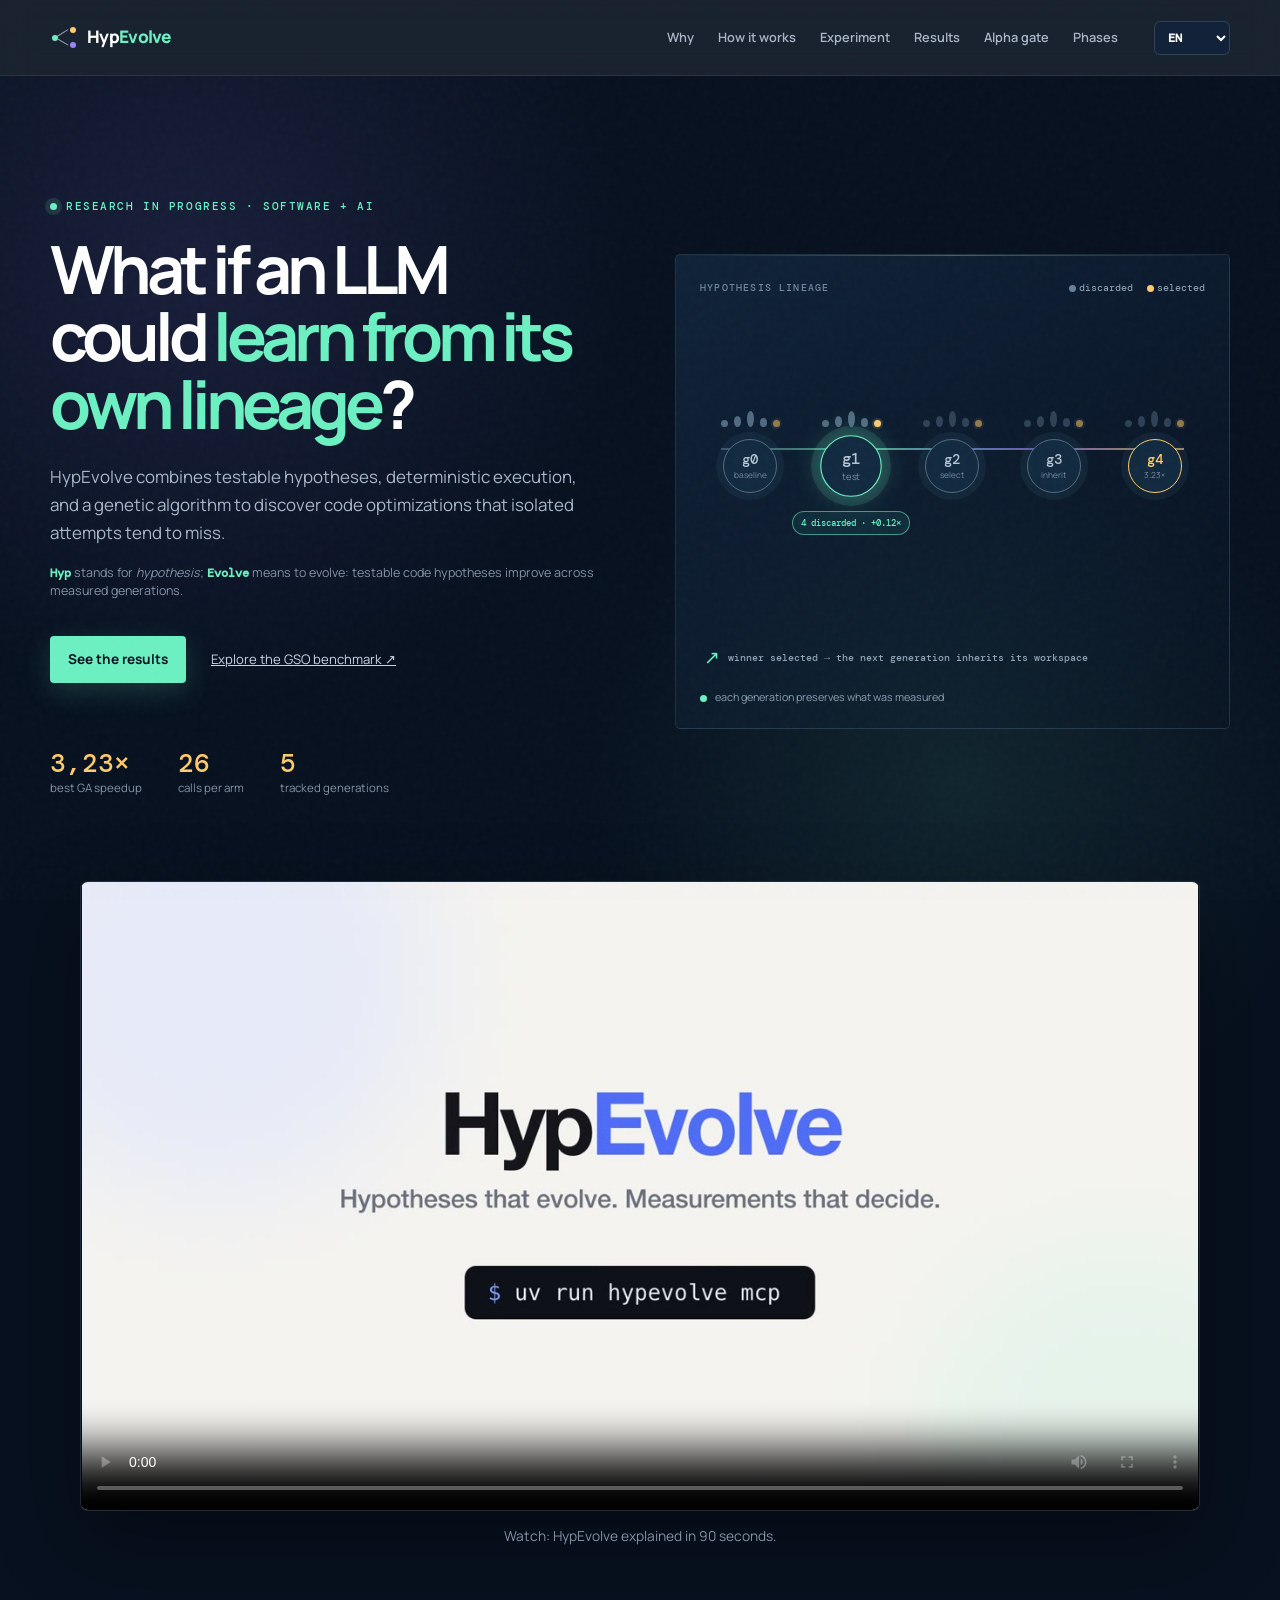
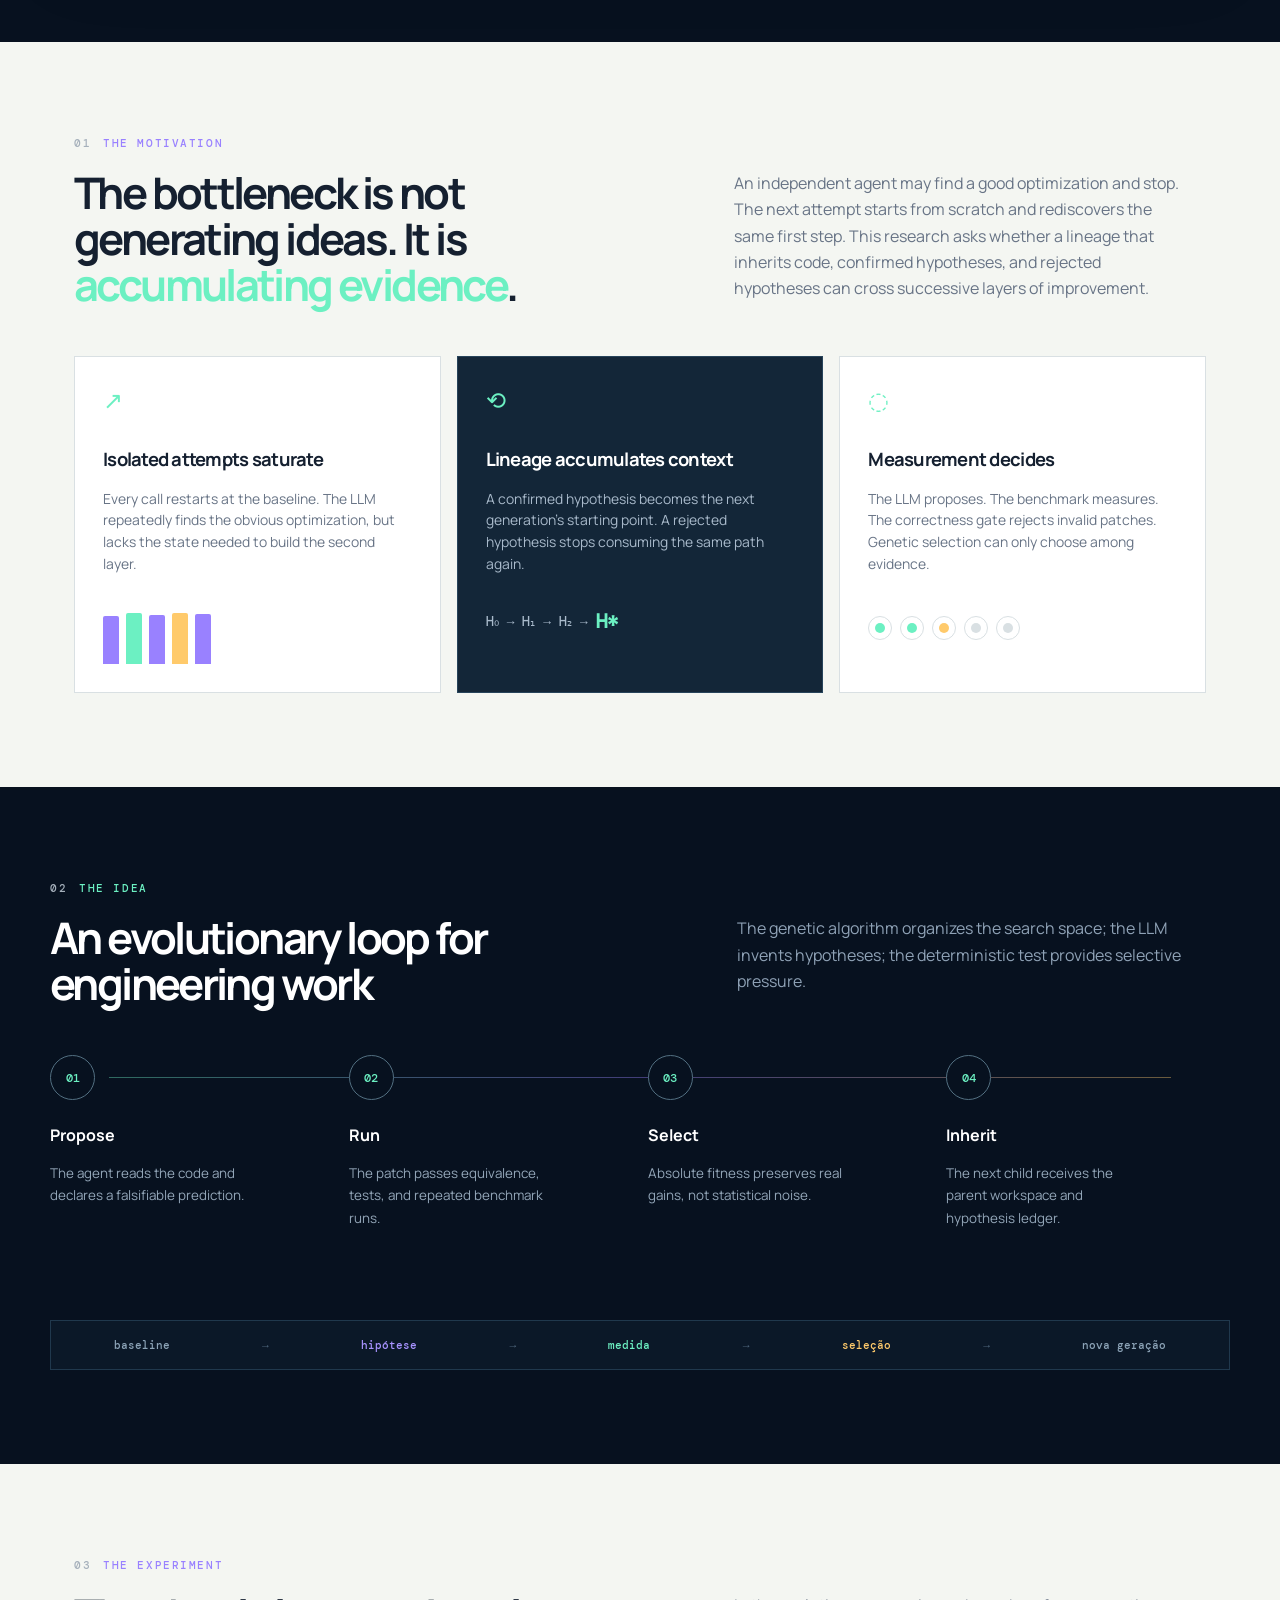
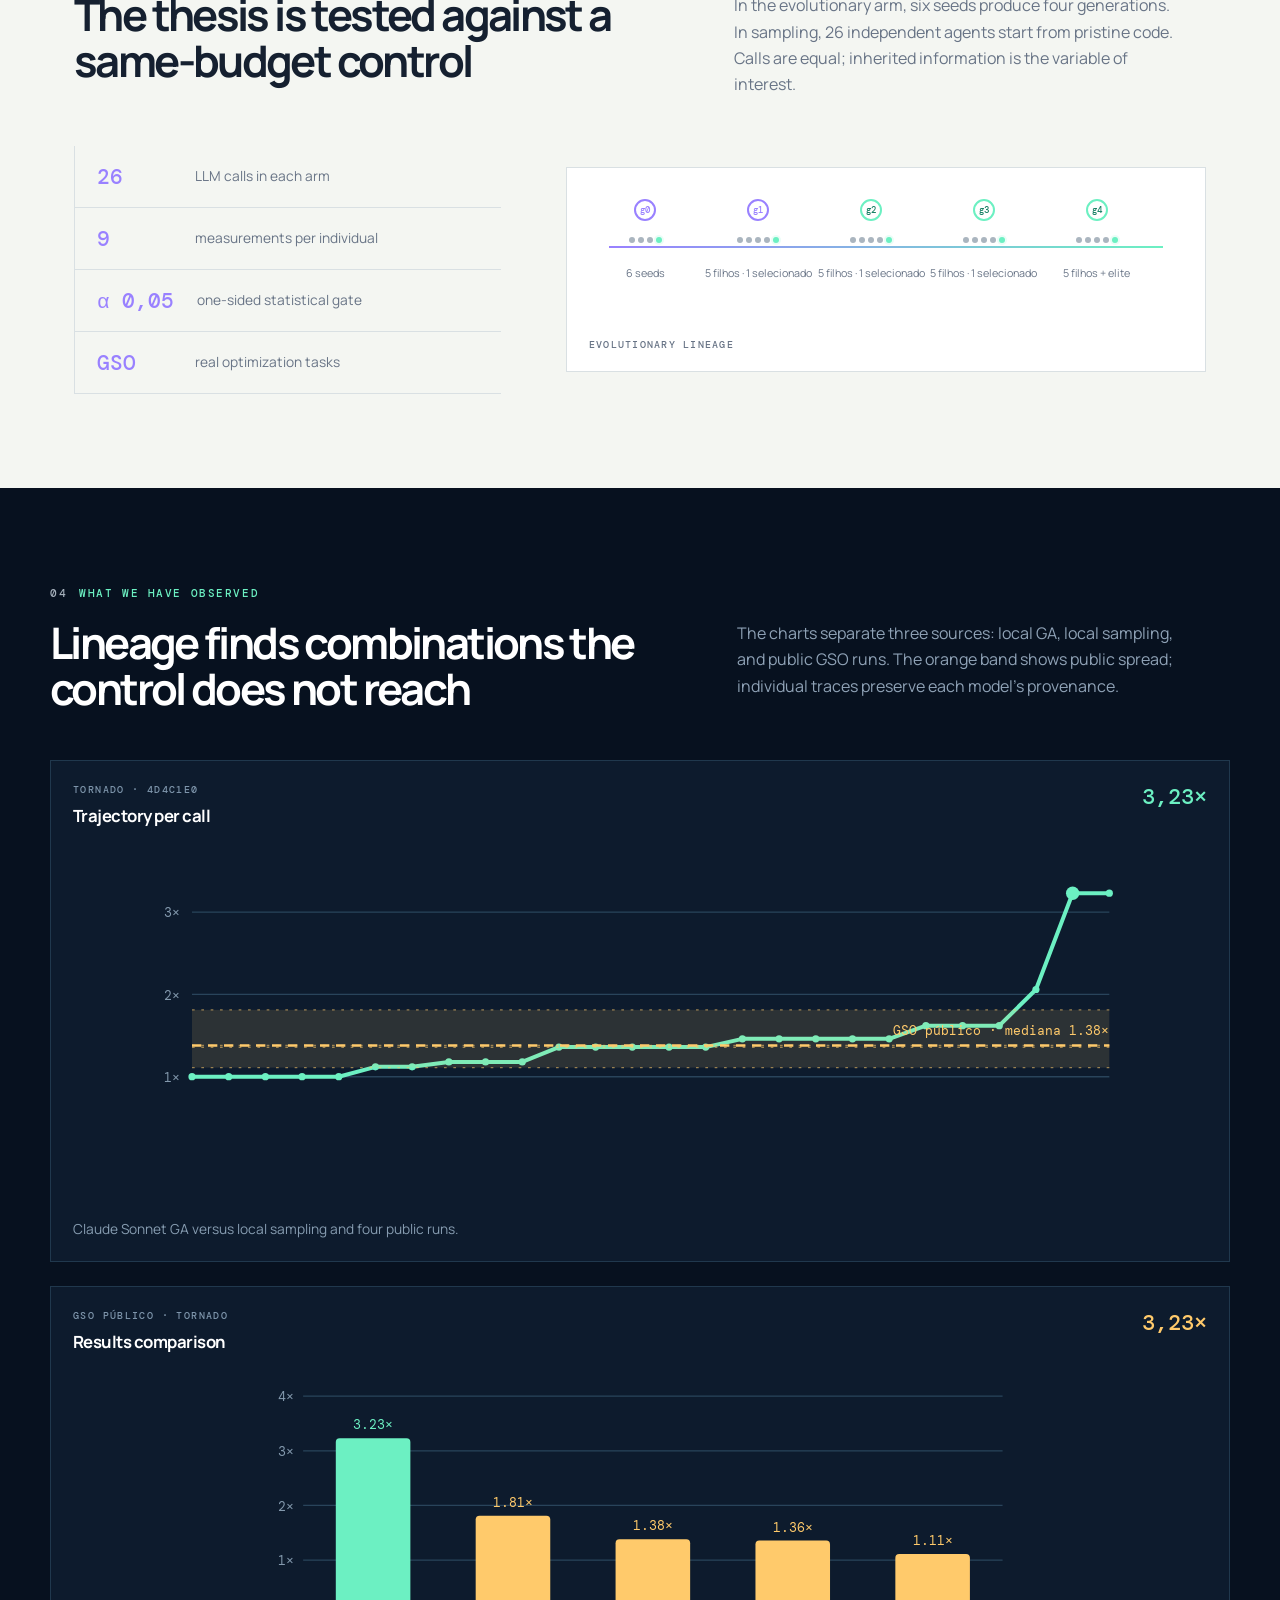
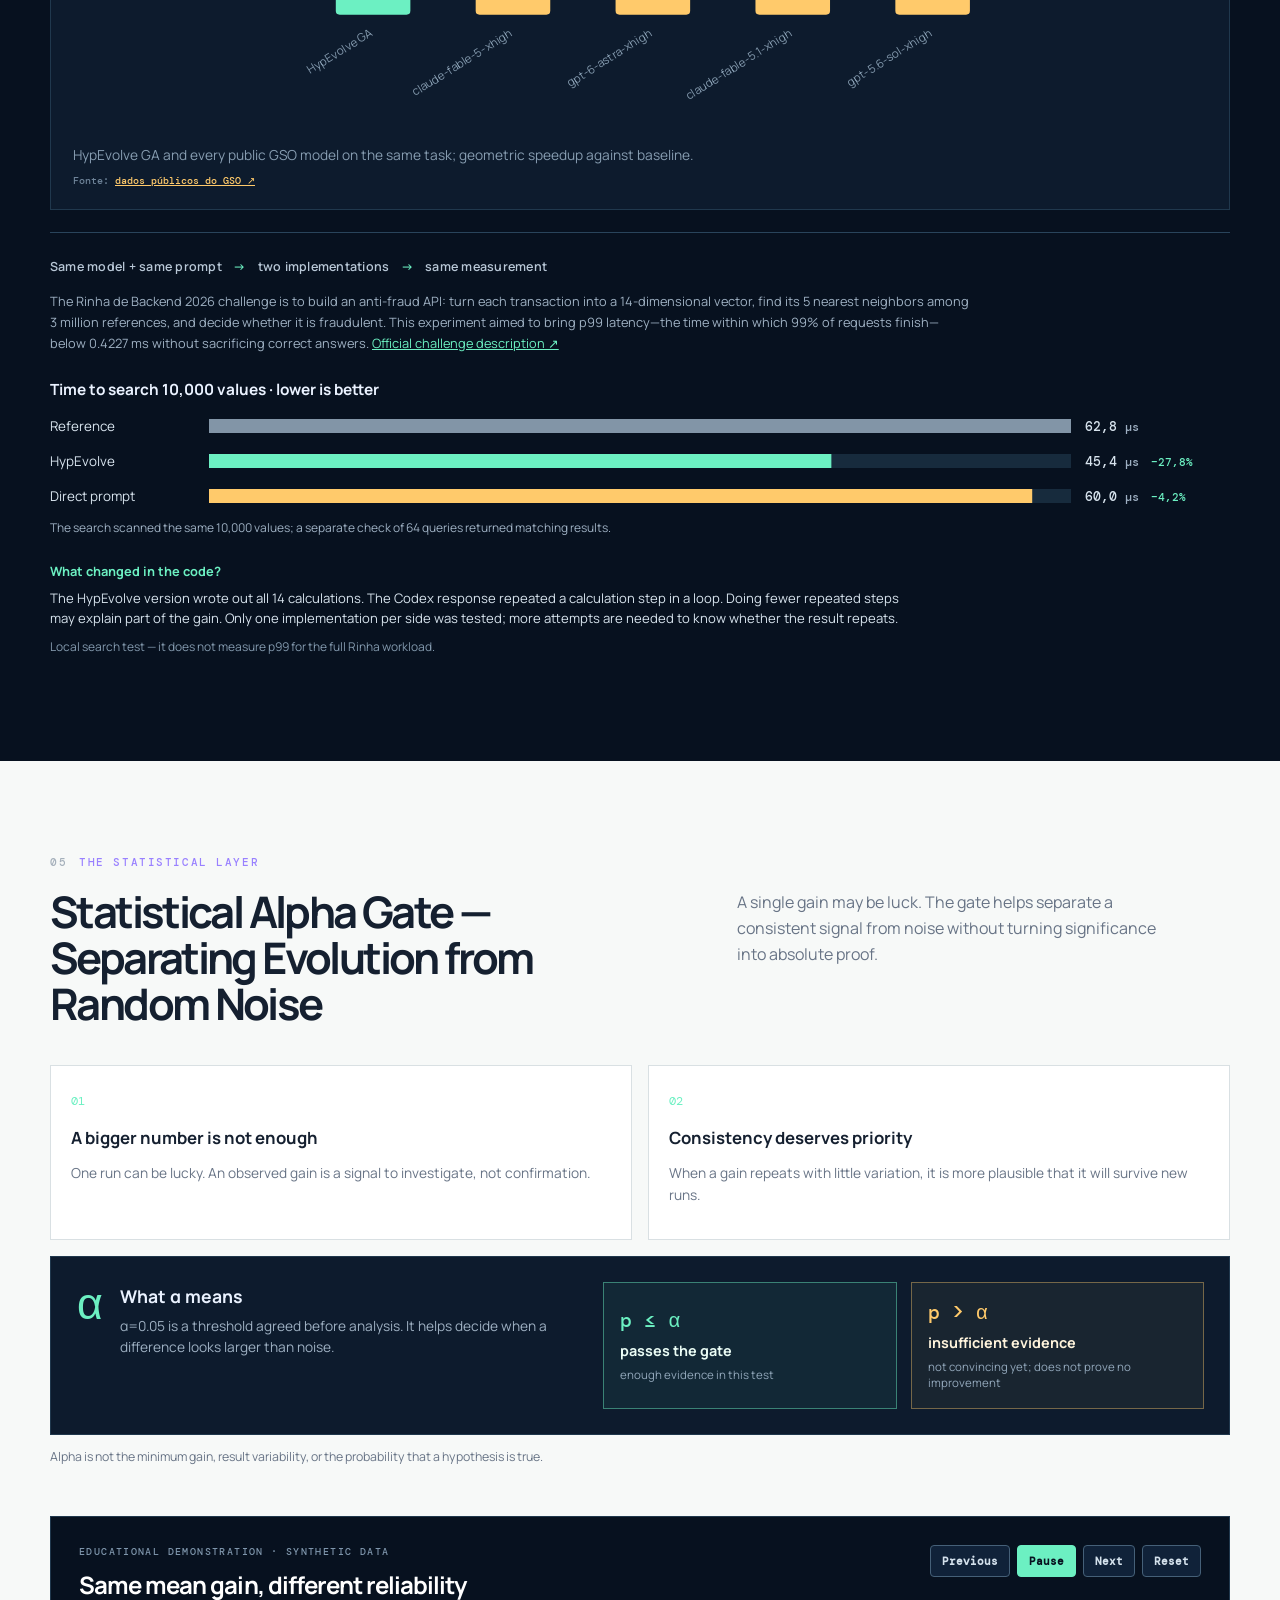
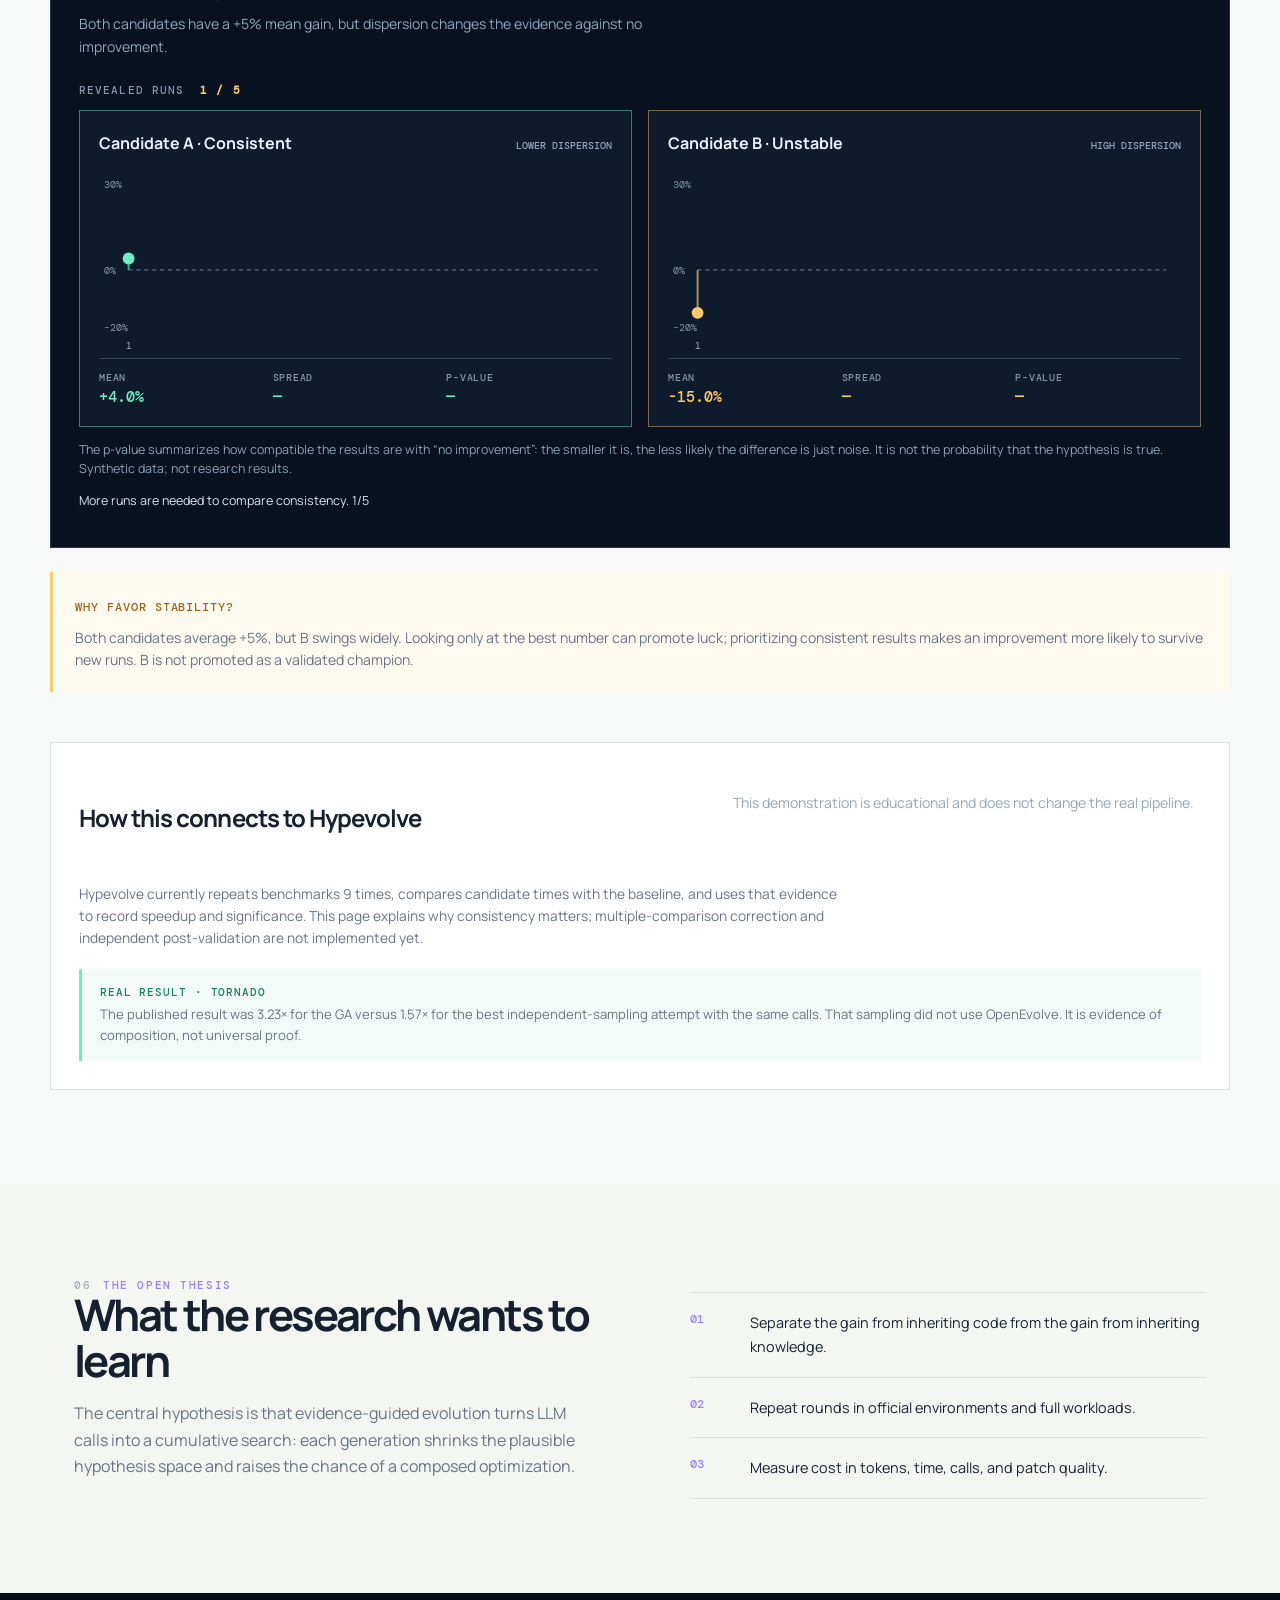
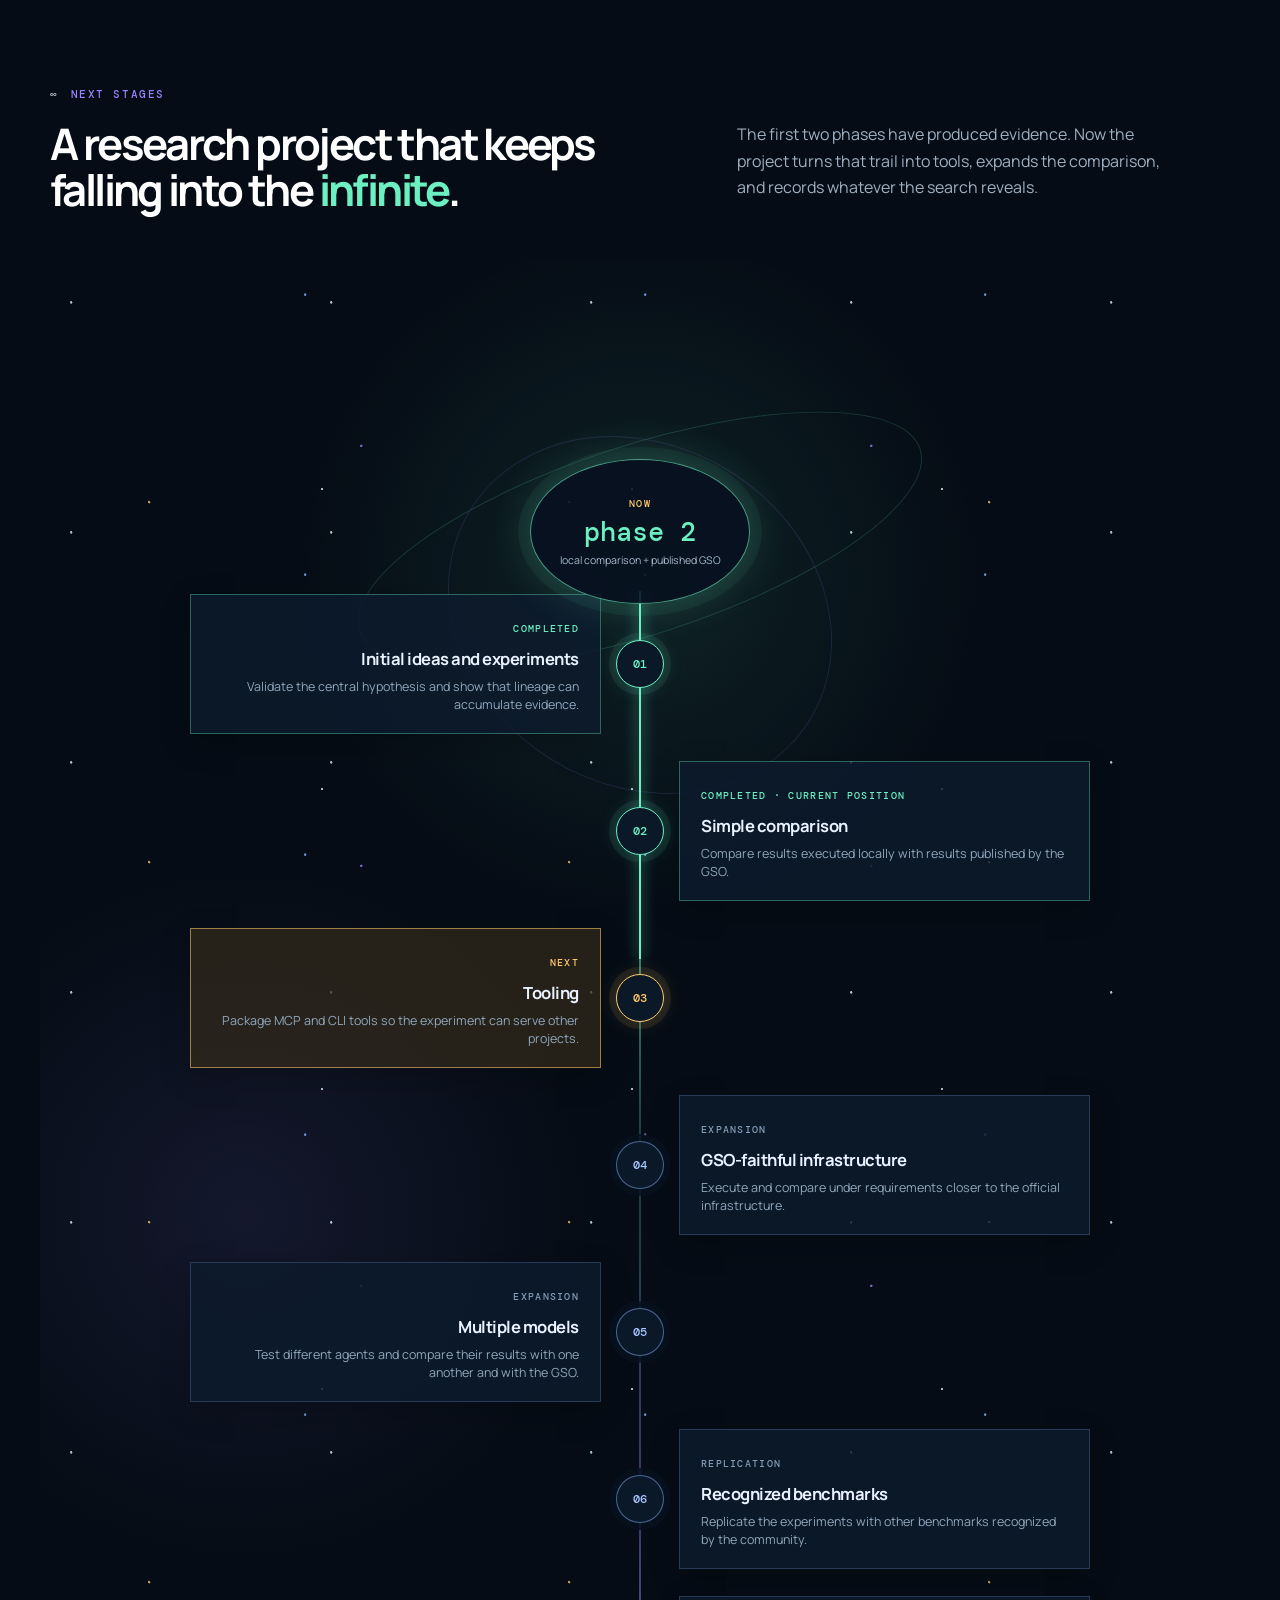
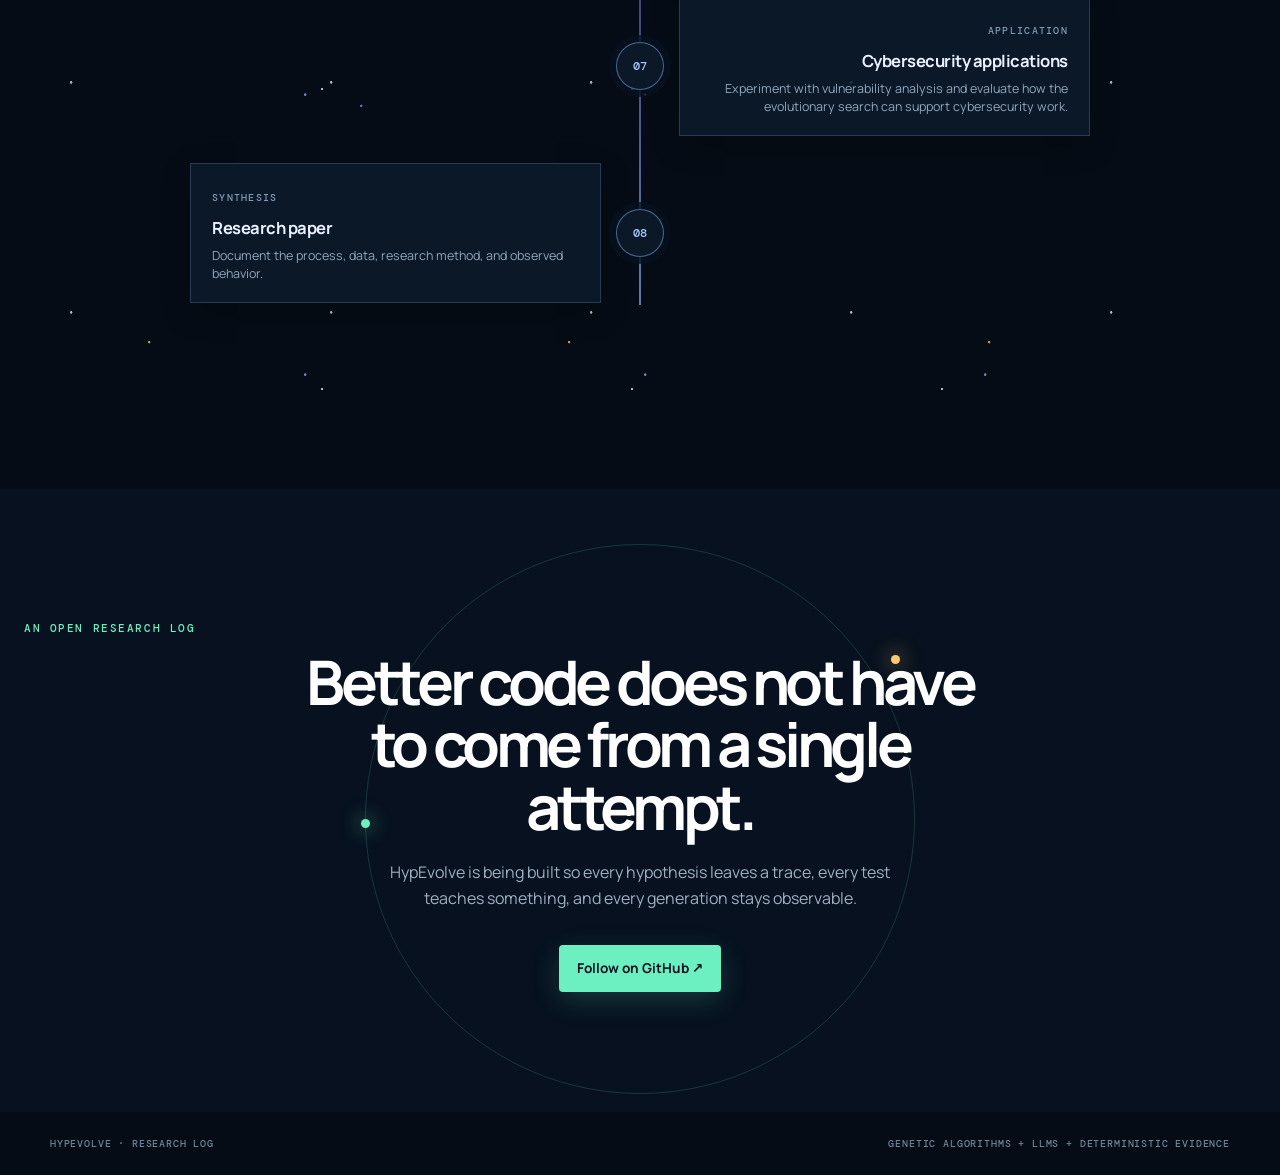
==== commit 6b75180d: "docs: remove Codex tool comparison from site" ====
--- a/docs/index.html
+++ b/docs/index.html
@@ -70,17 +70,6 @@
       <div class="section-kicker"><span>04</span><span data-i18n="resultsKicker">O que já observamos</span></div>
       <div class="section-heading"><h2 data-i18n="resultsTitle">A linhagem encontra combinações que o controle não alcança</h2><p data-i18n="resultsLead">Os gráficos separam três fontes: GA local, amostragem local e execuções públicas do GSO. A faixa laranja mostra a distribuição pública; os pontos individuais preservam a proveniência de cada modelo.</p></div>
       <div class="chart-grid"><figure class="chart-card"><div class="chart-head"><div><span class="chart-label">TORNADO · 4D4C1E0</span><h3 data-i18n="chartLineTitle">Trajetória por chamada</h3></div><span class="chart-value">3,23×</span></div><div id="trajectory-tornado" class="chart" role="img" aria-label="Tornado trajectory chart"></div><figcaption data-i18n="tornadoCaption">GA Claude Sonnet contra amostragem local e quatro execuções públicas.</figcaption></figure><figure class="chart-card"><div class="chart-head"><div><span class="chart-label">GSO PÚBLICO · TORNADO</span><h3 data-i18n="chartBarTitle">HypEvolve contra cada modelo</h3></div><span class="chart-value gold">3,23×</span></div><div id="comparison-tornado" class="chart" role="img" aria-label="Comparação do HypEvolve com cada modelo público do GSO"></div><figcaption data-i18n="tornadoBarCaption">HypEvolve GA e cada modelo público do GSO na mesma tarefa; speedup geométrico contra o baseline.</figcaption><small class="chart-source">Fonte: <a href="https://github.com/gso-bench/gso-experiments/tree/main/results/reports" target="_blank" rel="noreferrer">dados públicos do GSO ↗</a></small></figure></div>
-      <article class="tool-comparison-card" aria-labelledby="toolCompareTitle">
-        <div class="tool-compare-heading"><div><span class="chart-label" data-i18n="toolCompareLabel">GSO TORNADO · CODEX GPT-6 LUNA</span><h3 id="toolCompareTitle" data-i18n="toolCompareTitle">HypEvolve vs. OpenEvolve</h3></div><a href="https://github.com/andrelramos/hypevolve/blob/main/experiments/reports/gso-tornado-hypevolve-openevolve-2026-10-17.md" target="_blank" rel="noreferrer" data-i18n="toolCompareReport">Relatório completo ↗</a></div>
-        <p class="tool-compare-lead" data-i18n="toolCompareLead">Ambas as ferramentas encontraram uma solução correta e cerca de 1,5× mais rápida que o baseline. A comparação direta dos campeões não mostrou diferença estatisticamente significativa.</p>
-        <div class="tool-compare-chart" role="img" data-i18n-aria="toolCompareAria" aria-label="Reavaliação: HypEvolve 1.521 vezes; OpenEvolve 1.511 vezes. Diferença direta p igual a 0.171, não significativa.">
-          <div class="tool-compare-axis"><span data-i18n="toolCompareBaseline">baseline · 1,0×</span><span>1,65×</span></div>
-          <div class="tool-compare-row"><span>HypEvolve</span><div class="tool-compare-track"><i class="tool-compare-baseline"></i><i class="tool-compare-fill hype-fill" style="--tool-width:92.2%"></i></div><strong>1,521×</strong></div>
-          <div class="tool-compare-row"><span>OpenEvolve</span><div class="tool-compare-track"><i class="tool-compare-baseline"></i><i class="tool-compare-fill open-fill" style="--tool-width:91.6%"></i></div><strong>1,511×</strong></div>
-        </div>
-        <p class="tool-compare-stat" data-i18n="toolCompareStat">Reavaliação: 7 blocos × 9 medições por campeão; p=0,171 na comparação direta (Mann–Whitney U, unilateral). Cada campeão superou o baseline nos 7 blocos.</p>
-        <p class="tool-compare-search" data-i18n="toolCompareSearch">Melhor resultado da busca: HypEvolve 1,537×; OpenEvolve 1,494×. Cada um usou 26 chamadas. OpenEvolve teve 4 respostas sem diff aplicável. Foram usadas as mesmas instruções da tarefa; o contexto nativo de código diferiu entre as ferramentas. Uma busca por ferramenta, uma tarefa e uma seed.</p>
-      </article>
       <div class="rinha-case">
         <p class="rinha-process" data-i18n="rinhaProcess">Mesmo modelo + mesmo prompt <span aria-hidden="true">→</span> dois códigos <span aria-hidden="true">→</span> mesma medição</p>
         <p class="rinha-context" data-i18n="rinhaContext">O desafio Rinha de Backend 2026 é construir uma API antifraude: converter cada transação em um vetor de 14 dimensões, encontrar os 5 vizinhos mais próximos entre 3 milhões de referências e decidir se a compra é fraude. Neste experimento, o objetivo era reduzir o p99 — tempo abaixo do qual 99% das requisições terminam — para menos de 0,4227 ms, sem sacrificar a resposta correta. <a href="https://github.com/zanfranceschi/rinha-de-backend-2026/blob/main/docs/br/README.md" target="_blank" rel="noreferrer">Ver descrição oficial ↗</a></p>
--- a/docs/site.css
+++ b/docs/site.css
@@ -54,7 +54,3 @@
 .hero-video{grid-column:1/-1;margin:16px auto 0;width:100%;max-width:1120px}
 .hero-video video{display:block;width:100%;aspect-ratio:16/9;background:#07111f;border:1px solid rgba(151,174,198,.17);border-radius:8px;box-shadow:0 30px 80px rgba(0,0,0,.35)}
 .hero-video figcaption{margin-top:14px;text-align:center;color:#8292a6;font-size:.86rem}
-
-.tool-comparison-card{margin:28px 0 36px;padding:28px 30px;border:1px solid rgba(255,255,255,.1);border-radius:18px;background:linear-gradient(135deg,rgba(108,240,194,.07),rgba(153,129,255,.06)),#0b1420;color:#eef6f7}
-.tool-compare-heading{display:flex;align-items:center;justify-content:space-between;gap:18px}.tool-compare-heading h3{margin:9px 0 0;font-size:clamp(1.3rem,2vw,1.8rem)}.tool-compare-heading>a{color:var(--mint);font-size:.9rem}.tool-compare-lead{max-width:760px;color:#b8c7d2;line-height:1.65}.tool-compare-chart{max-width:760px;margin:26px 0 18px}.tool-compare-axis{display:flex;justify-content:space-between;margin:0 78px 10px 116px;color:#91a4b4;font: .72rem var(--mono)}.tool-compare-row{display:grid;grid-template-columns:100px minmax(100px,1fr) 68px;align-items:center;gap:16px;margin:13px 0}.tool-compare-row>span{font-size:.9rem}.tool-compare-row>strong{font:600 .9rem var(--mono);text-align:right}.tool-compare-track{height:15px;border-radius:20px;background:#1a2937;position:relative;overflow:hidden}.tool-compare-baseline{position:absolute;z-index:2;left:60.61%;top:-3px;bottom:-3px;border-left:1px dashed rgba(255,255,255,.75)}.tool-compare-fill{position:absolute;left:0;top:0;height:100%;width:var(--tool-width);border-radius:20px}.hype-fill{background:linear-gradient(90deg,#349f89,#6cf0c2)}.open-fill{background:linear-gradient(90deg,#6556aa,#b09bff)}.tool-compare-stat{color:#d8e5e9;font-size:.88rem;line-height:1.6}.tool-compare-search{max-width:900px;color:#9fb0c1;font-size:.82rem;line-height:1.65}
-@media(max-width:620px){.tool-comparison-card{padding:22px 18px}.tool-compare-heading{align-items:flex-start;flex-direction:column}.tool-compare-axis{margin-left:90px;margin-right:72px}.tool-compare-row{grid-template-columns:78px minmax(70px,1fr) 62px;gap:10px}.tool-compare-row>span,.tool-compare-row>strong{font-size:.78rem}}
